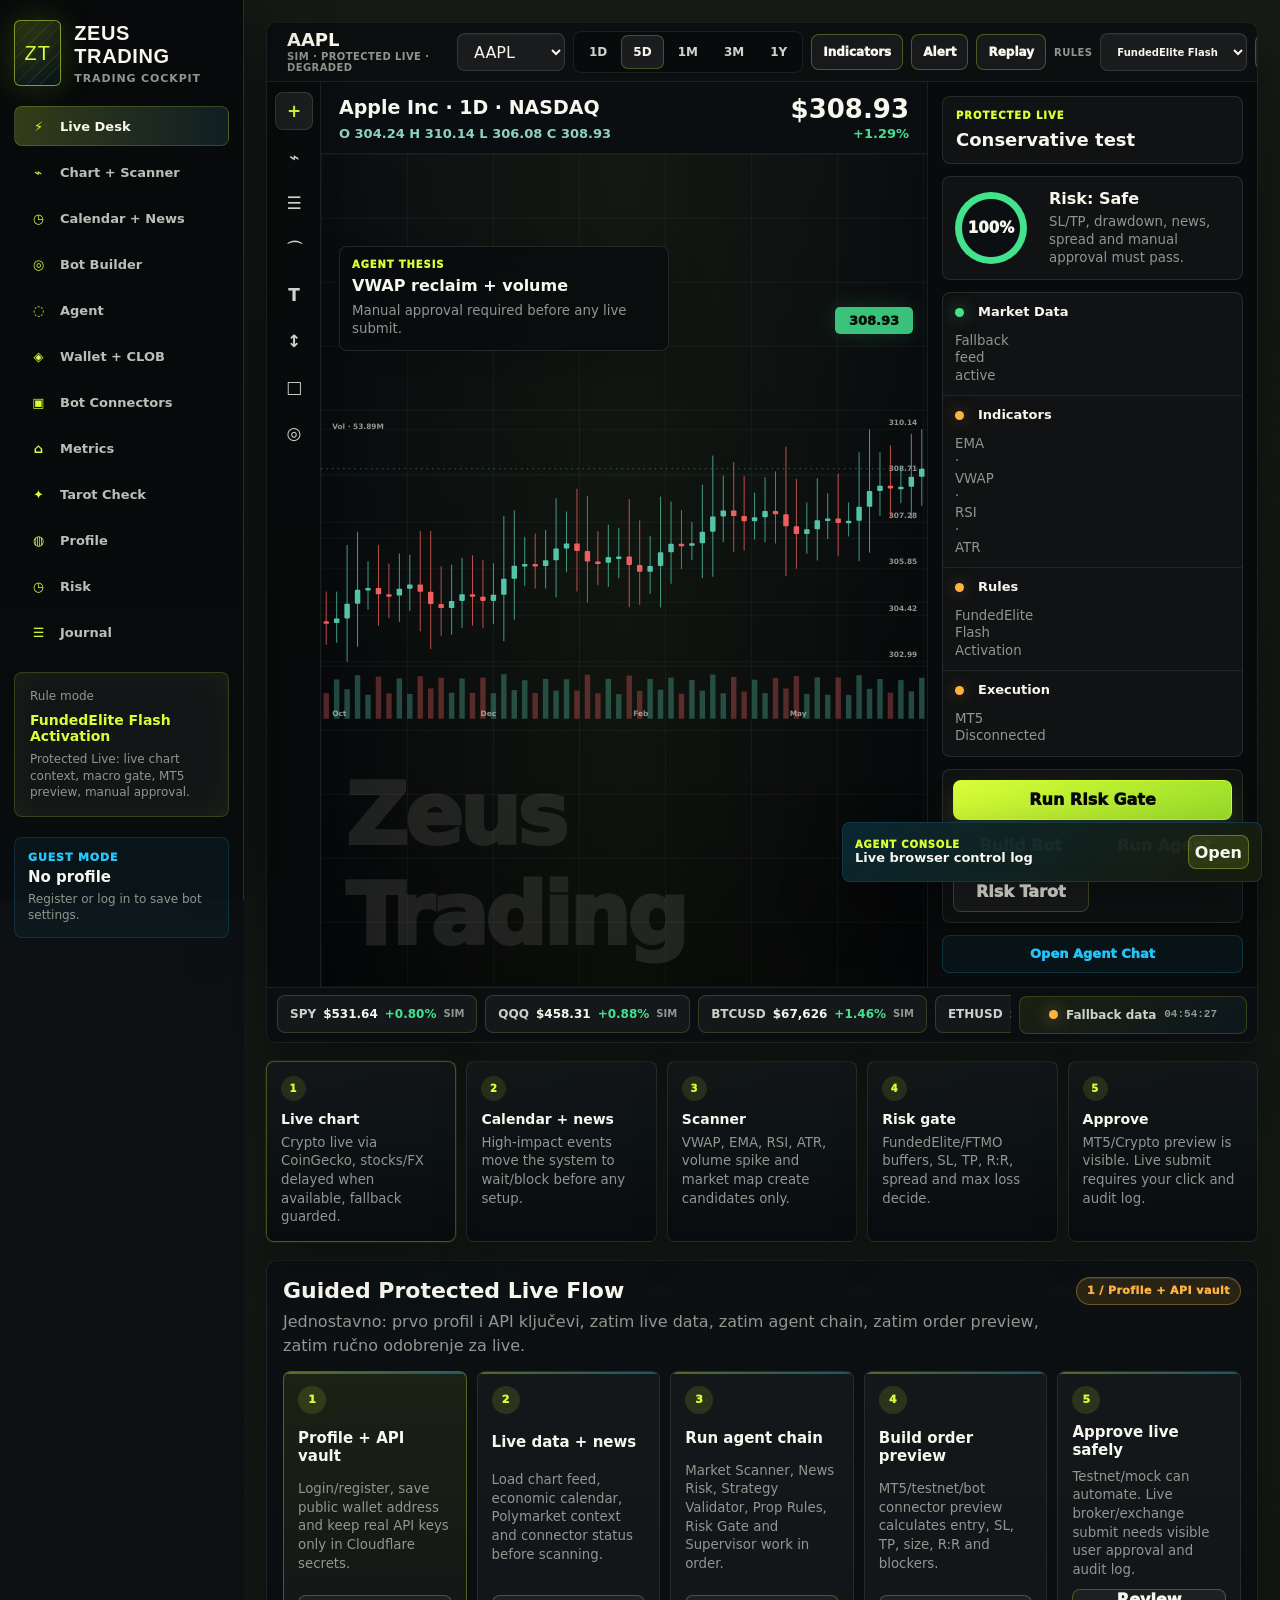
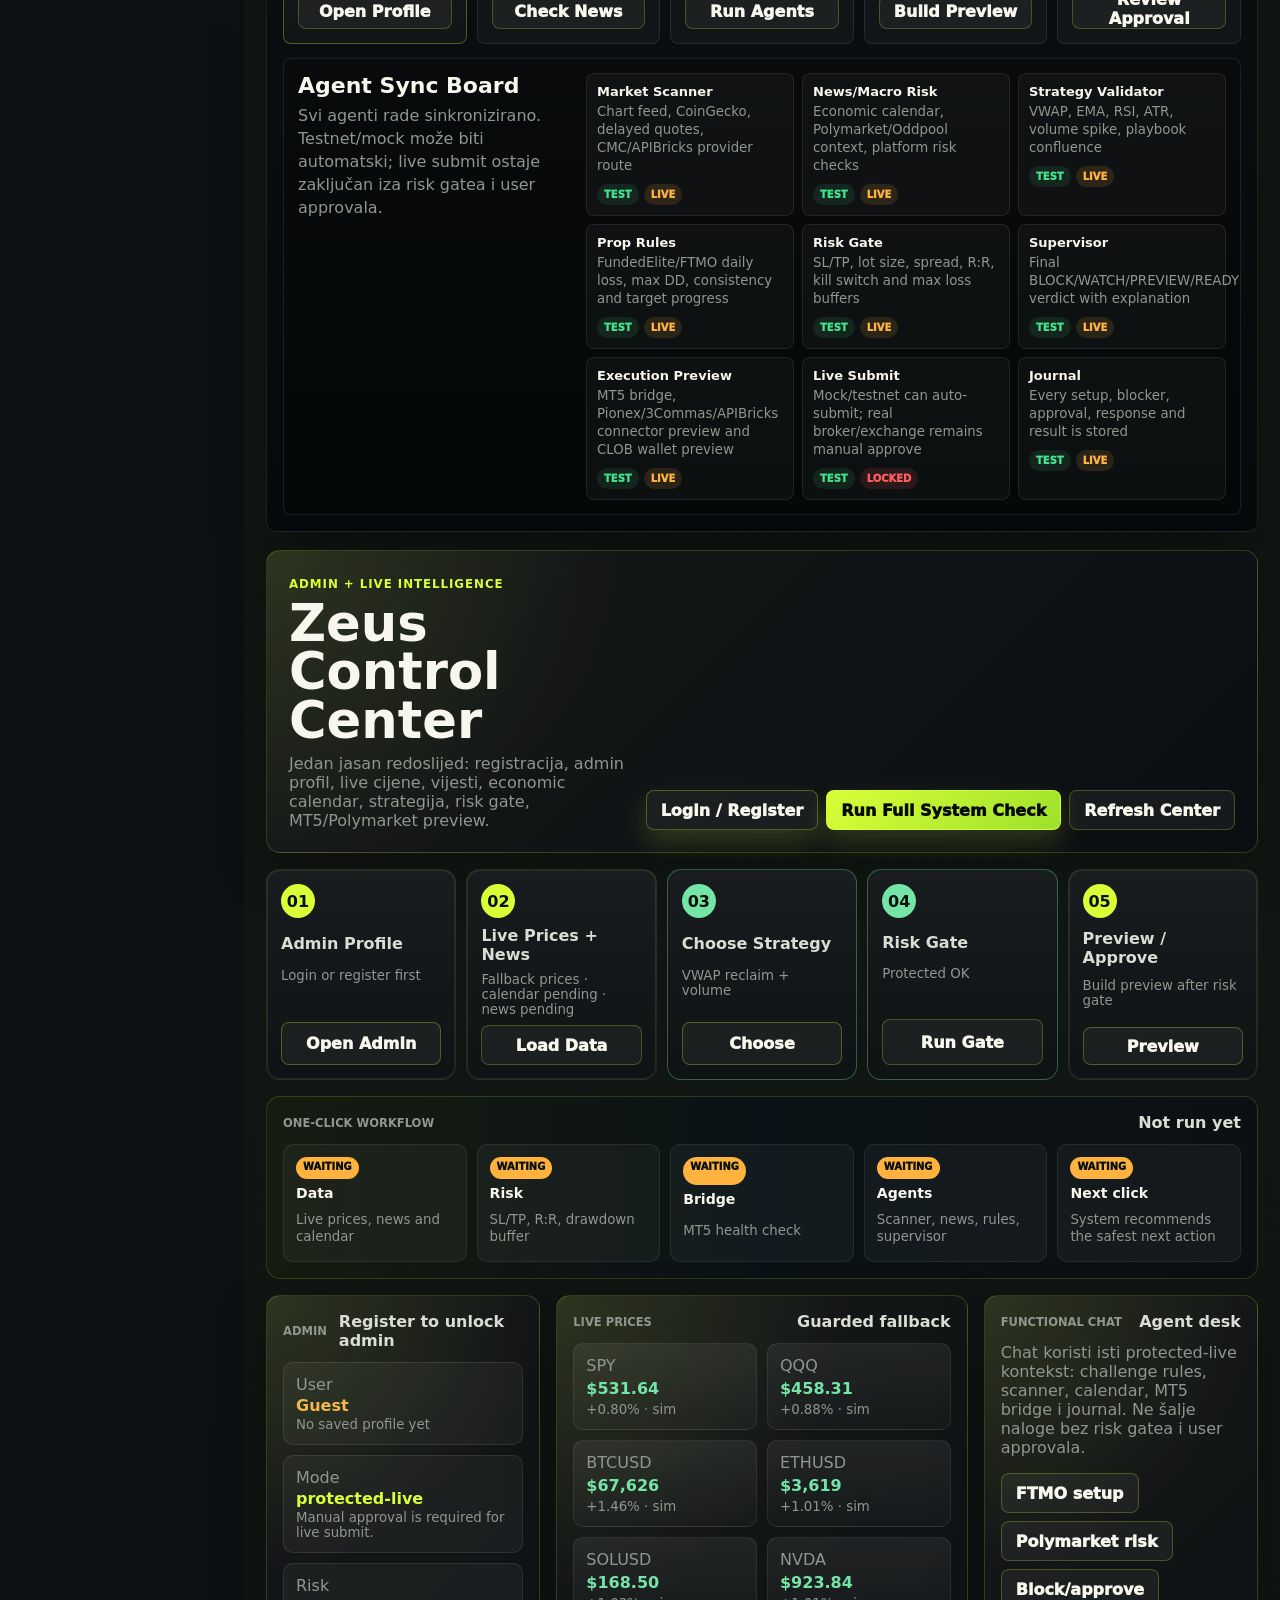
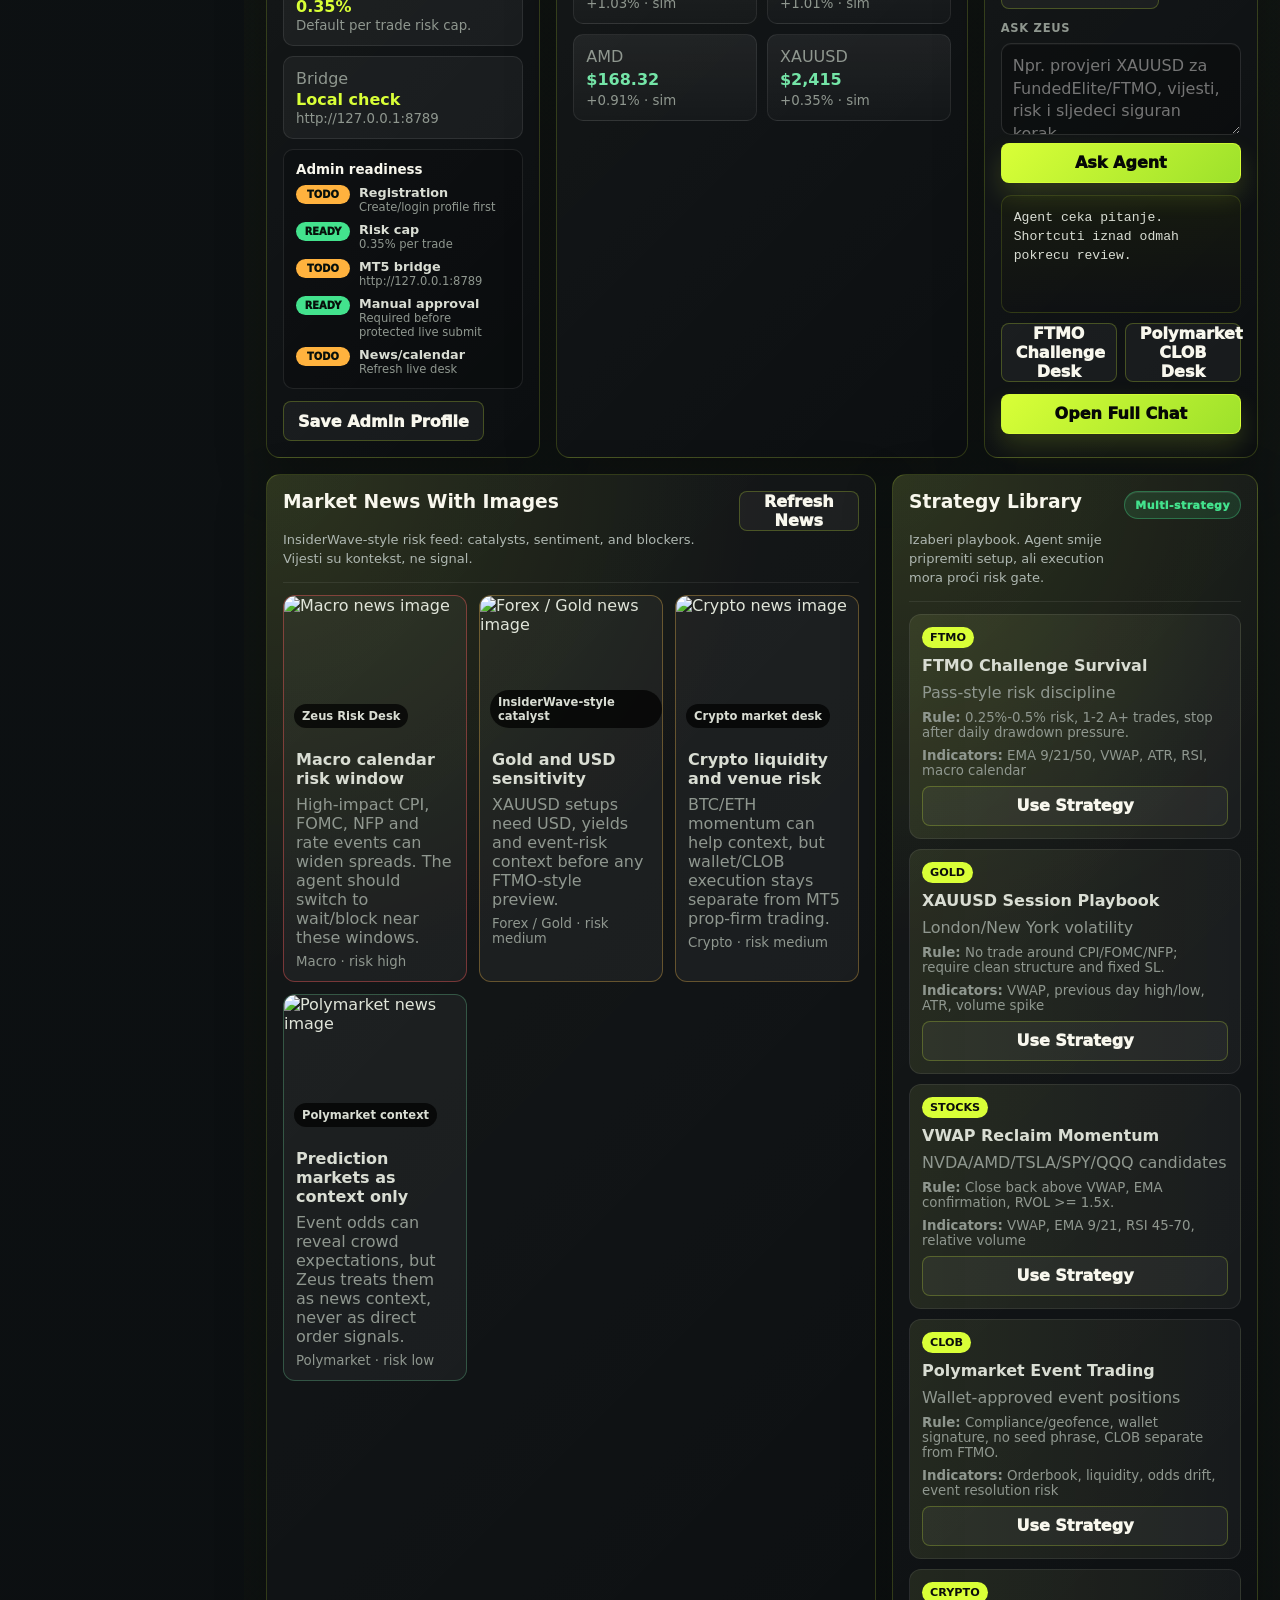
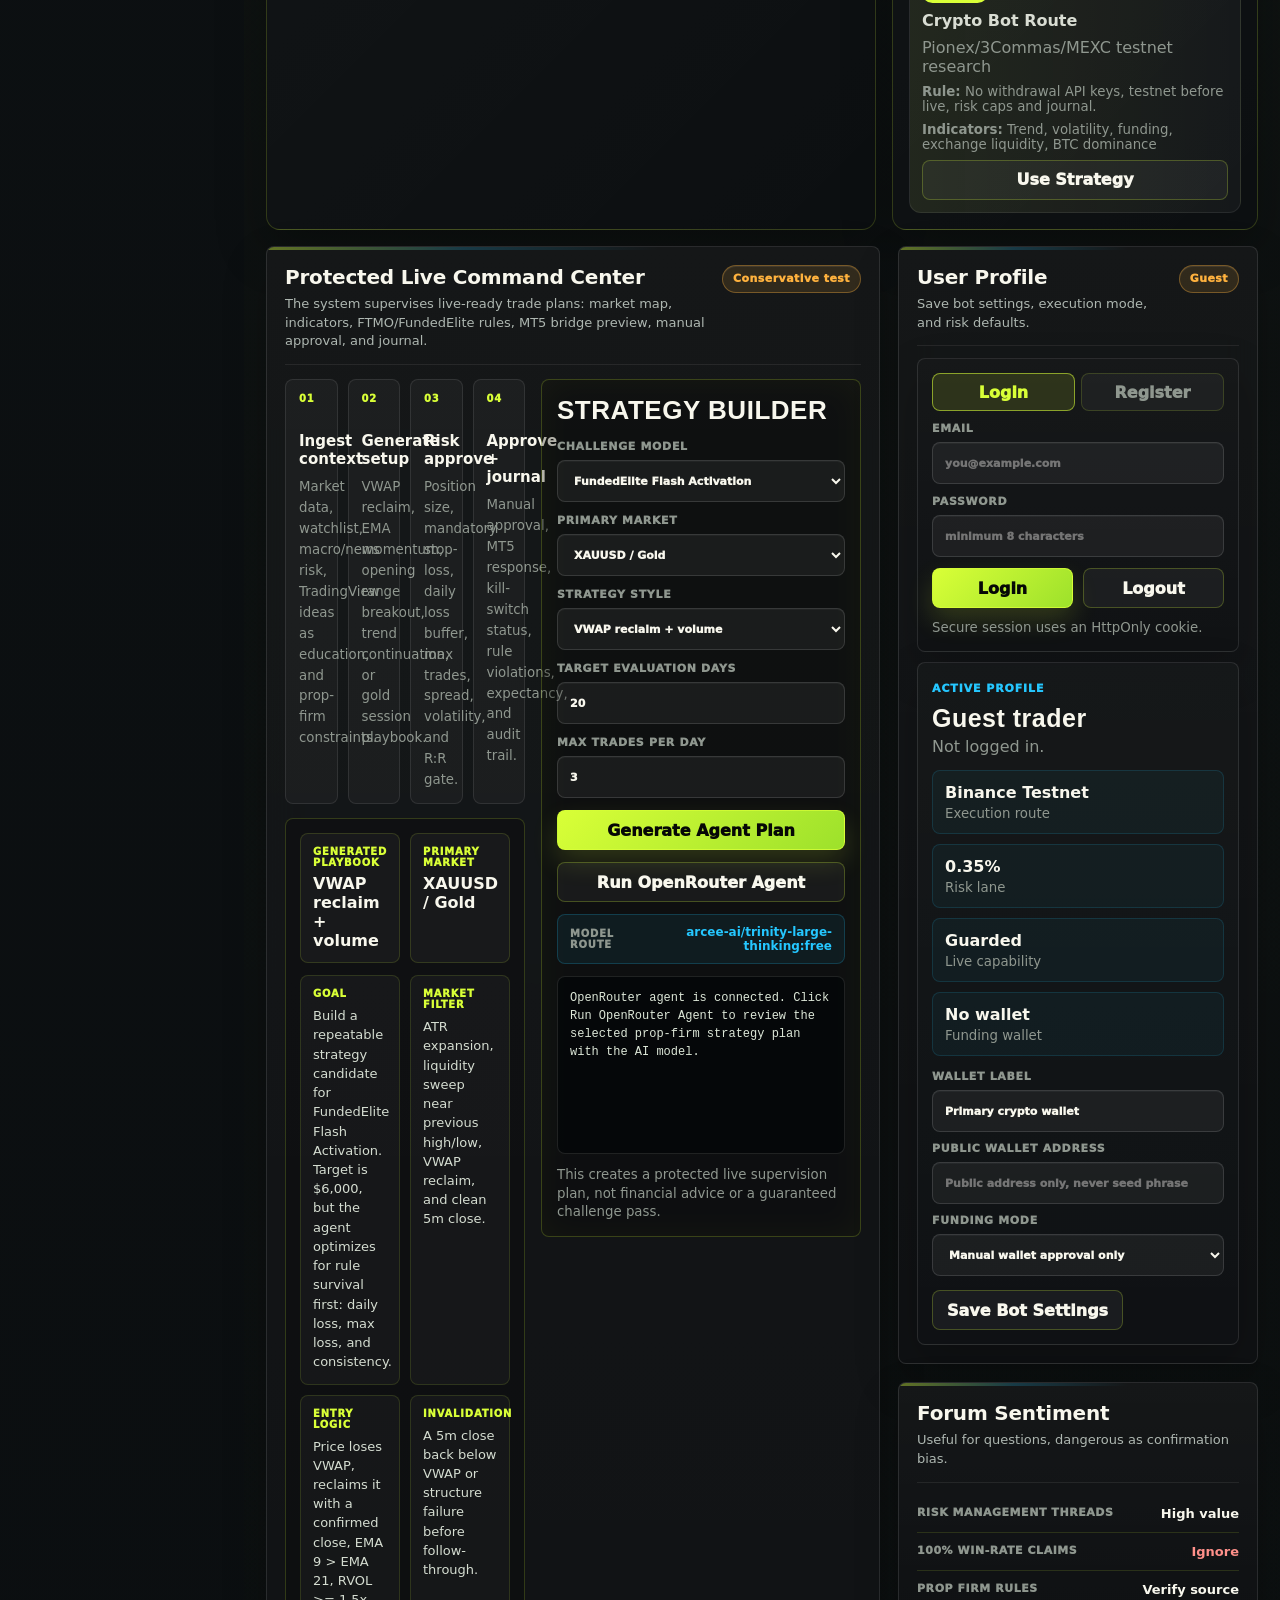
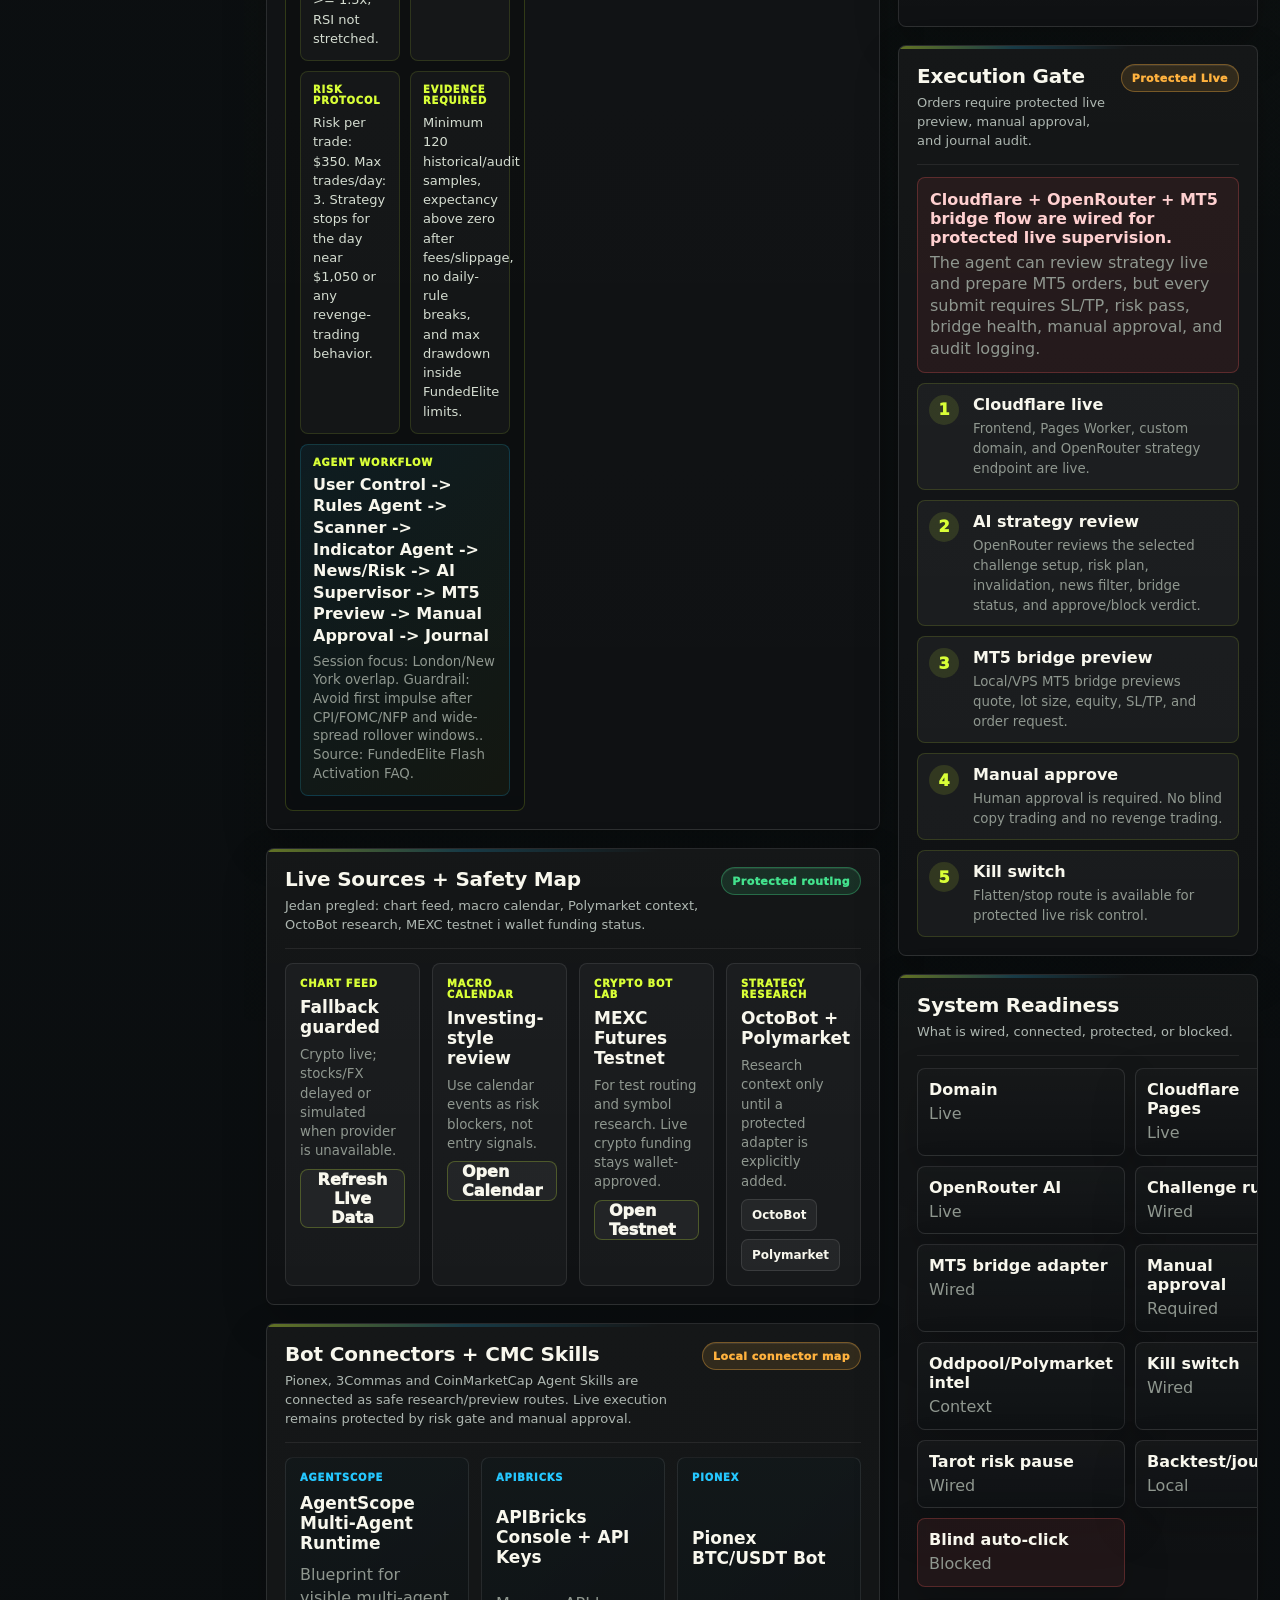
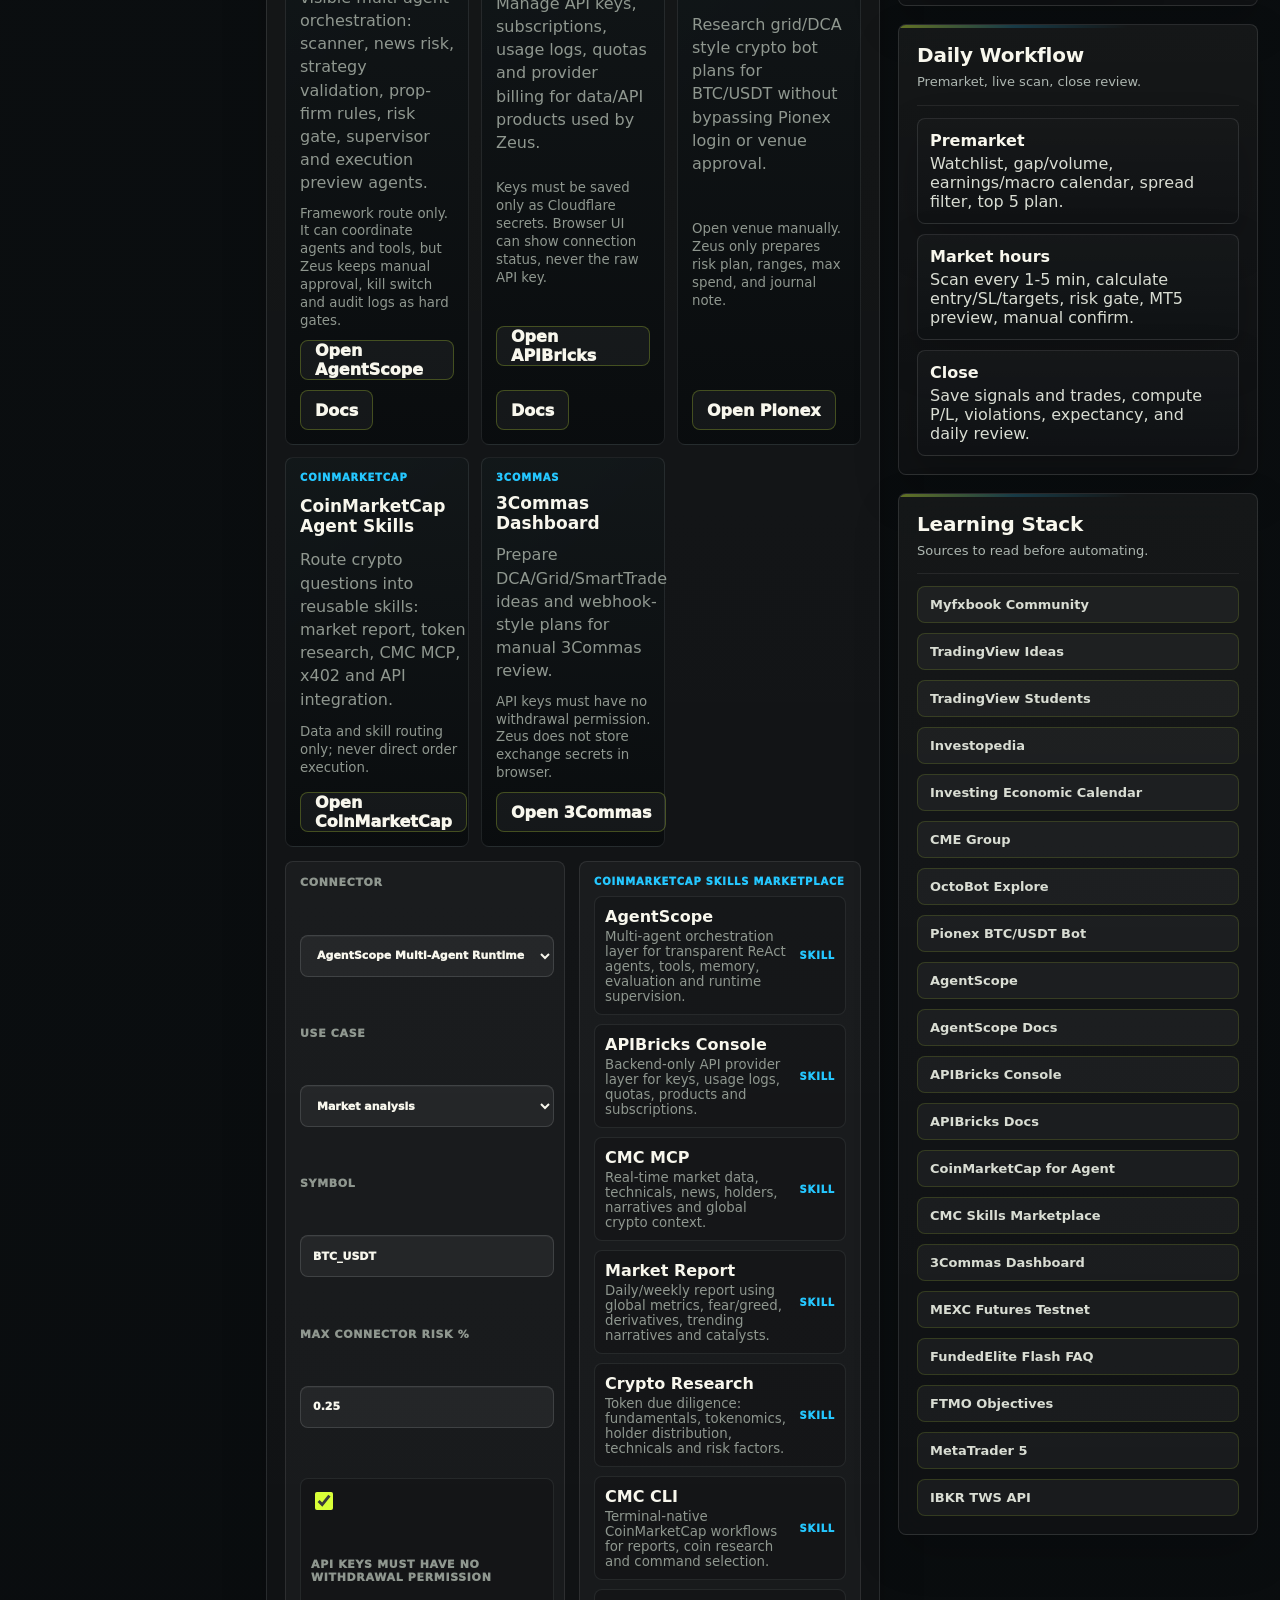
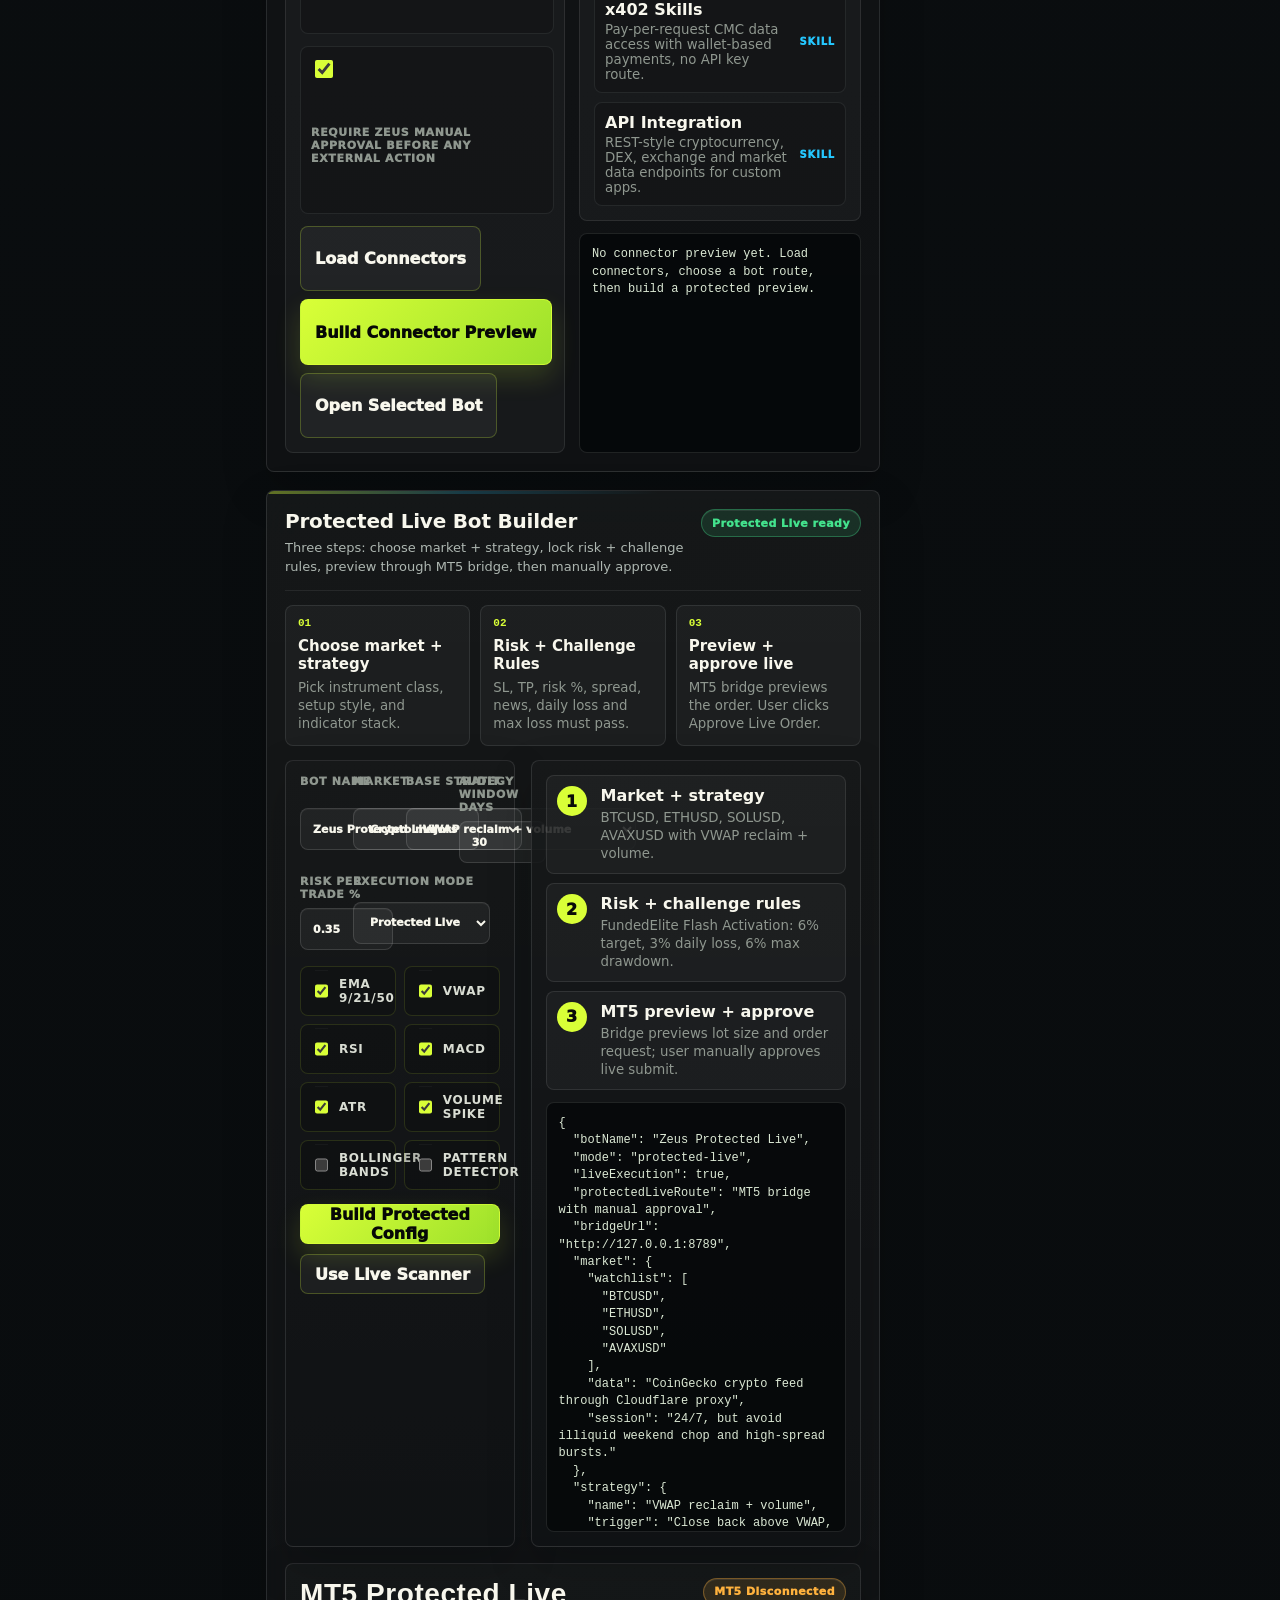
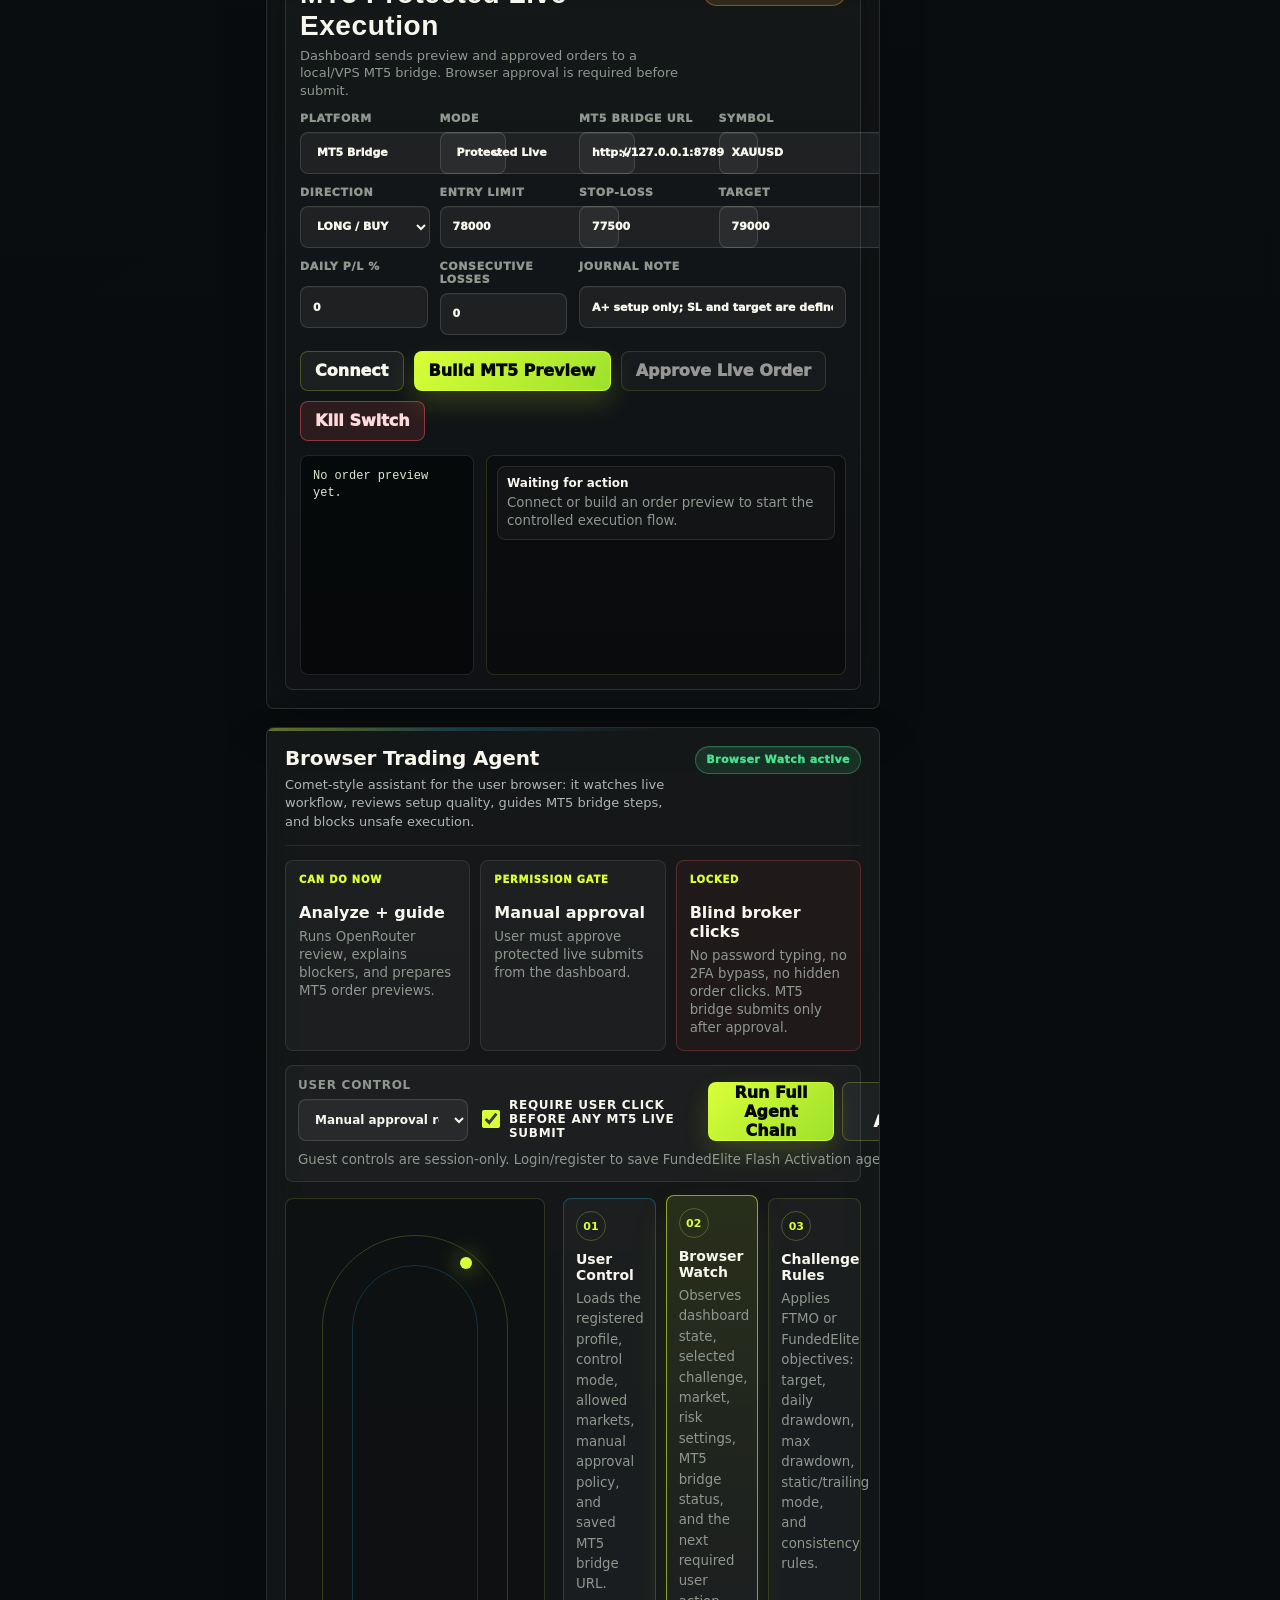
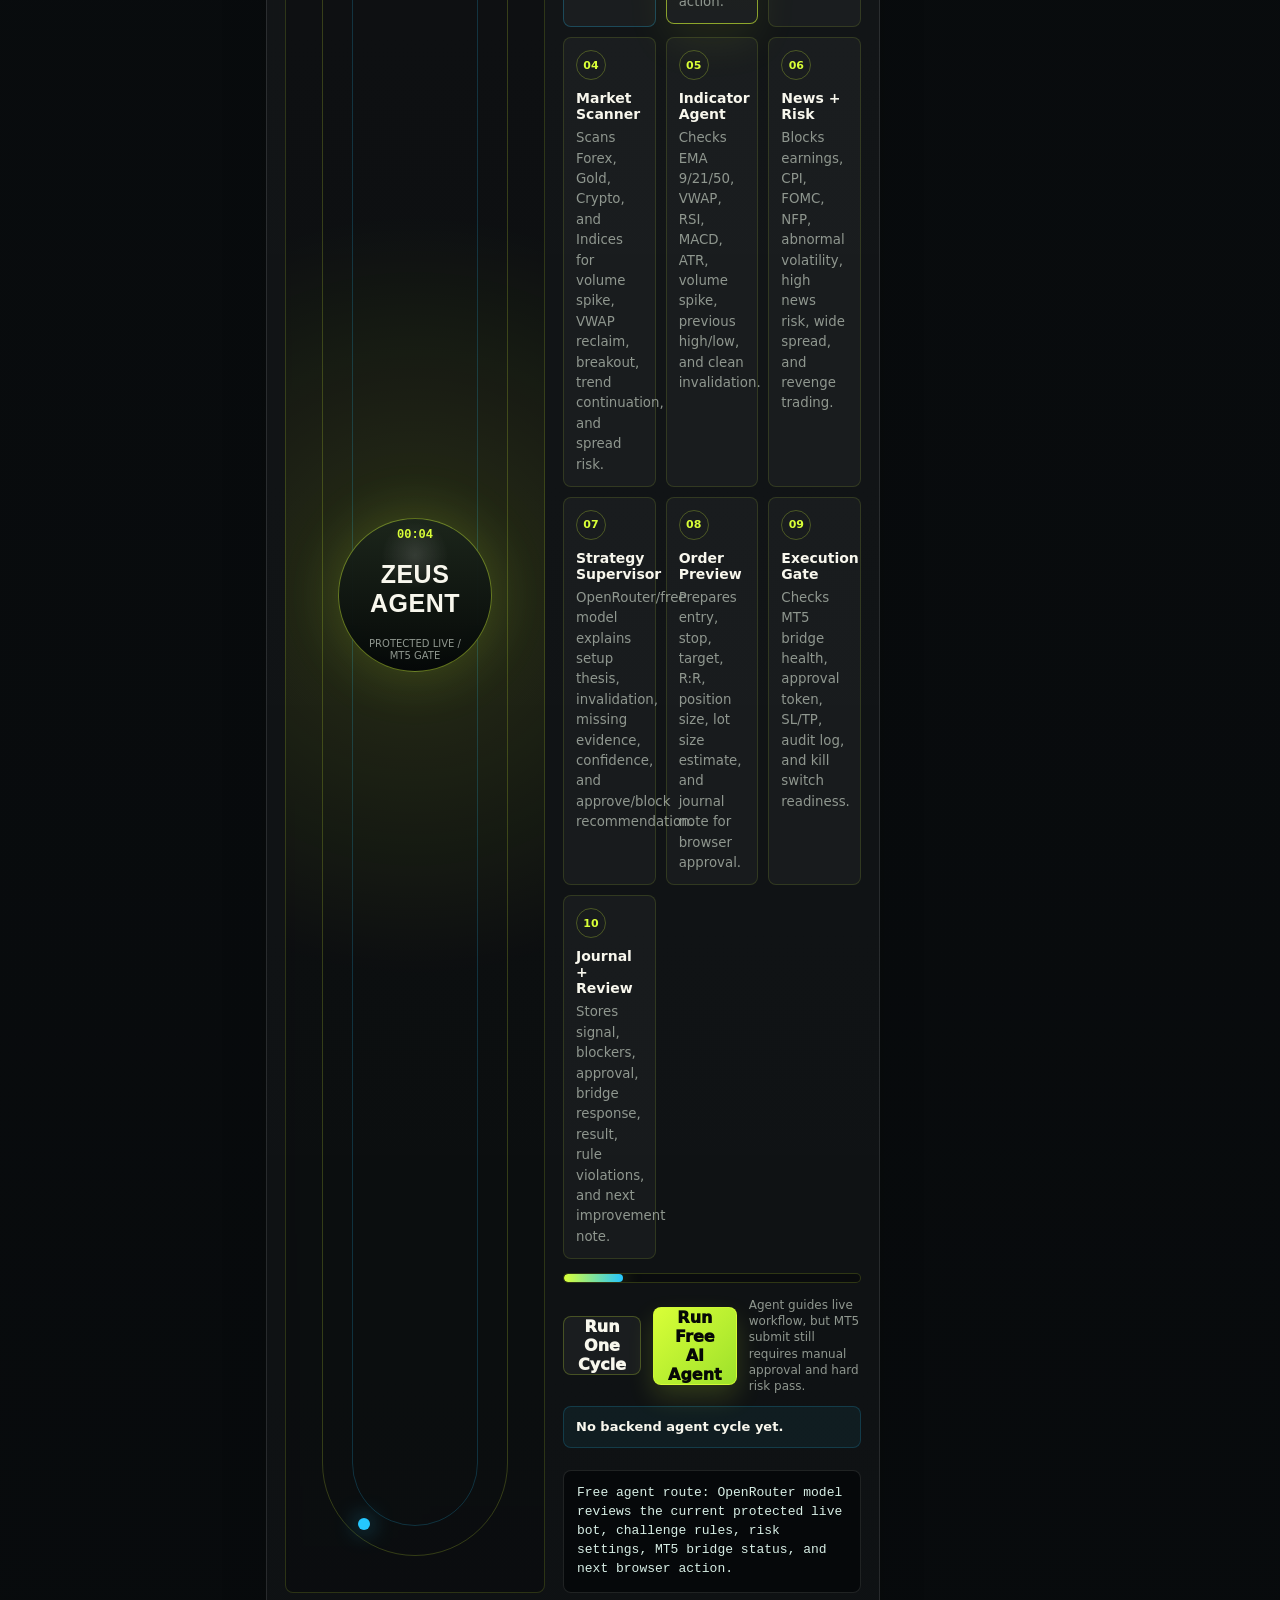
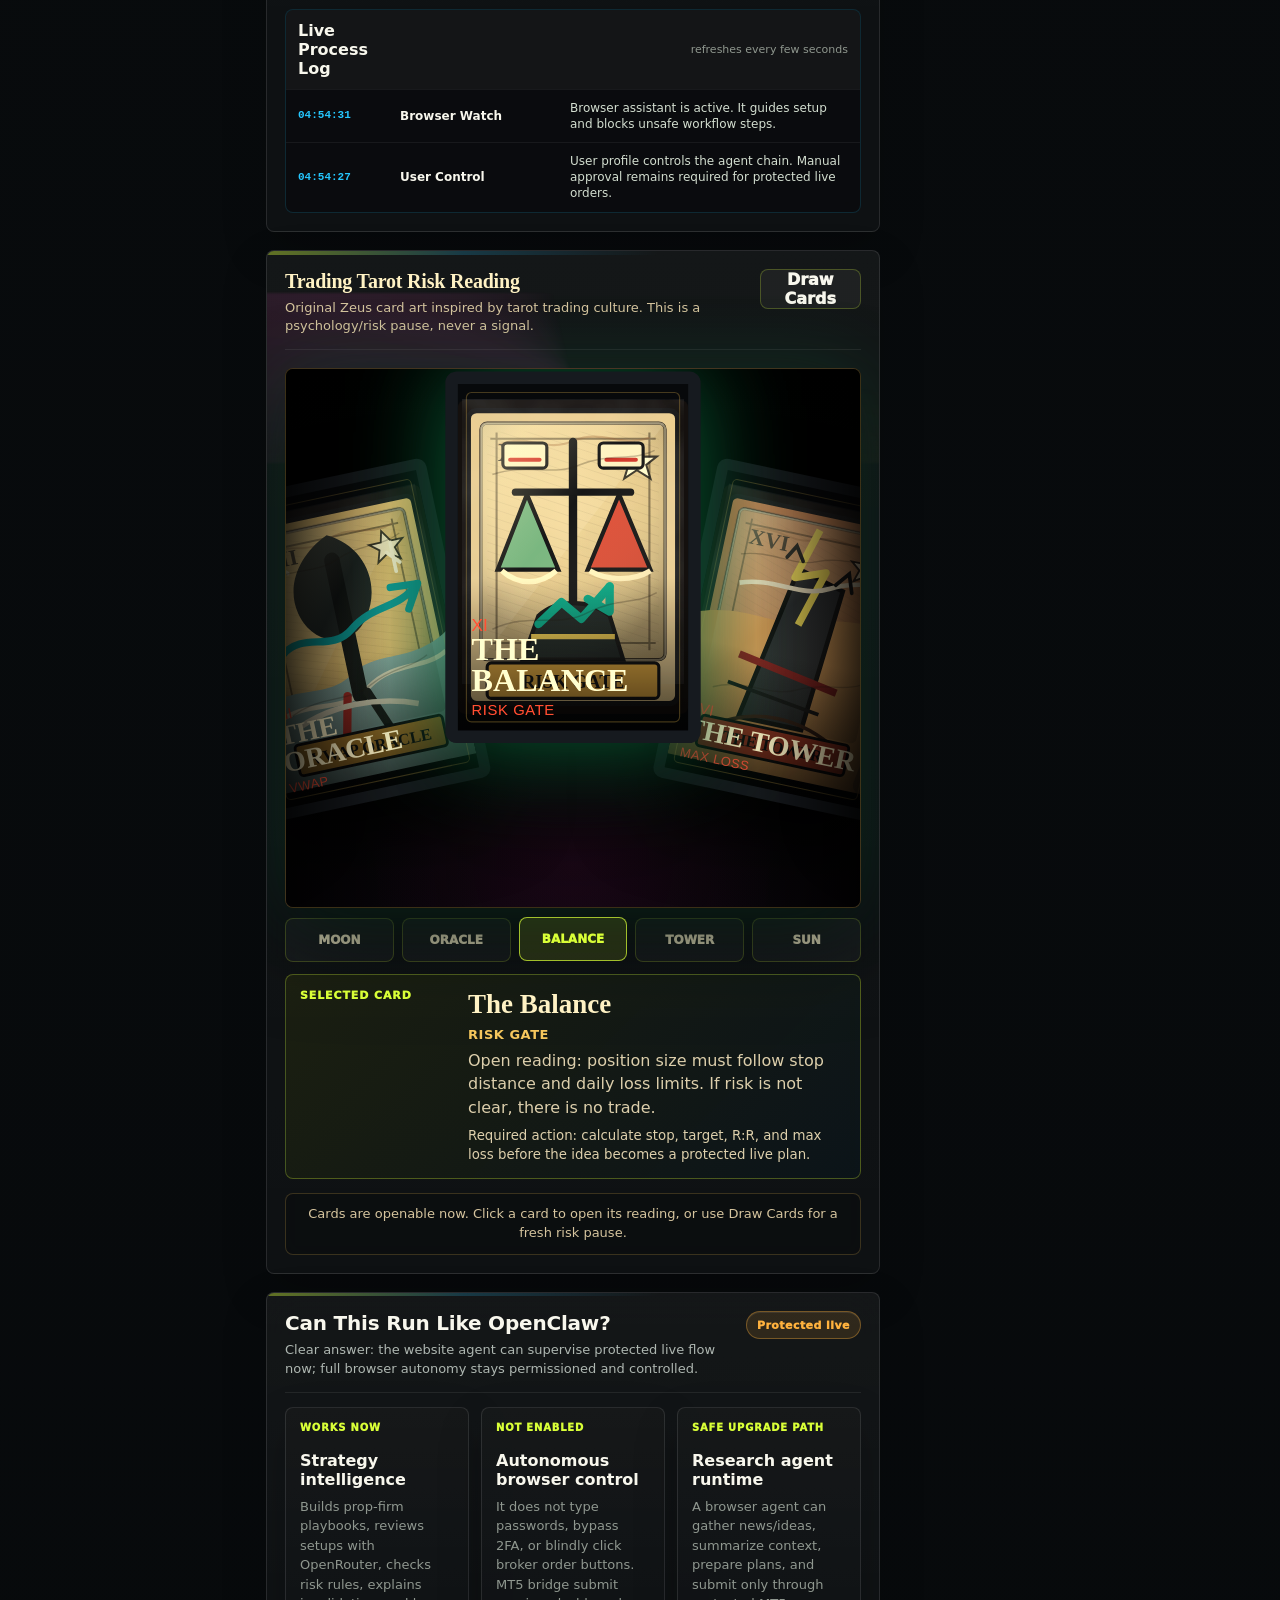
==== index.html @ d7240ee9 "Add full control center system check" ====
<!doctype html>
<html lang="hr">
  <head>
    <meta charset="UTF-8" />
    <meta name="viewport" content="width=device-width, initial-scale=1.0" />
    <title>Zeus Trading Live Desk</title>
    <link rel="stylesheet" href="styles.css?v=20260525-live-desk-1" />
  </head>
  <body>
    <div class="app-shell">
      <aside class="sidebar" aria-label="Primary navigation">
        <div class="brand">
          <div class="brand-mark">ZT</div>
          <div>
            <strong>Zeus Trading</strong>
            <span>Trading cockpit</span>
          </div>
        </div>

        <nav class="nav-list">
          <button class="nav-item active" data-section="agent" type="button">
            <span class="icon" aria-hidden="true">⚡</span>
            Live Desk
          </button>
          <button class="nav-item" data-section="scanner" type="button">
            <span class="icon" aria-hidden="true">⌁</span>
            Chart + Scanner
          </button>
          <button class="nav-item" data-section="calendar" type="button">
            <span class="icon" aria-hidden="true">◷</span>
            Calendar + News
          </button>
          <button class="nav-item" data-section="bot-builder" type="button">
            <span class="icon" aria-hidden="true">◎</span>
            Bot Builder
          </button>
          <button class="nav-item" data-section="active-agent" type="button">
            <span class="icon" aria-hidden="true">◌</span>
            Agent
          </button>
          <button class="nav-item" data-section="clob-wallet" type="button">
            <span class="icon" aria-hidden="true">◈</span>
            Wallet + CLOB
          </button>
          <button class="nav-item" data-section="bot-connectors" type="button">
            <span class="icon" aria-hidden="true">▣</span>
            Bot Connectors
          </button>
          <button class="nav-item" data-section="dashboard" type="button">
            <span class="icon" aria-hidden="true">⌂</span>
            Metrics
          </button>
          <button class="nav-item" data-section="tarot" type="button">
            <span class="icon" aria-hidden="true">✦</span>
            Tarot Check
          </button>
          <button class="nav-item" data-section="profile" type="button">
            <span class="icon" aria-hidden="true">◍</span>
            Profile
          </button>
          <button class="nav-item" data-section="risk" type="button">
            <span class="icon" aria-hidden="true">◷</span>
            Risk
          </button>
          <button class="nav-item" data-section="journal" type="button">
            <span class="icon" aria-hidden="true">☰</span>
            Journal
          </button>
        </nav>

        <div class="sidebar-note">
          <span>Rule mode</span>
            <strong id="sidebarMode">FundedElite Flash</strong>
          <small>Protected Live: live chart context, macro gate, MT5 preview, manual approval.</small>
        </div>

        <div class="sidebar-profile">
          <span id="sidebarProfileStatus">Guest mode</span>
          <strong id="sidebarProfileName">No profile</strong>
          <small id="sidebarProfileHelp">Register or log in to save bot settings.</small>
        </div>
      </aside>

      <main class="workspace">
        <section class="cockpit-workspace" data-panel="agent" aria-label="Premium protected live chart cockpit">
          <div class="market-toolbar">
            <div class="toolbar-symbol">
              <strong id="cockpitSymbolLabel">AAPL</strong>
              <span id="cockpitInstrumentMeta">Protected Live · MT5 Bridge</span>
            </div>
            <select id="symbolSelect" aria-label="Focus symbol">
              <option>AAPL</option>
              <option>NVDA</option>
              <option>AMD</option>
              <option>TSLA</option>
              <option>SPY</option>
              <option>QQQ</option>
              <option>XAUUSD</option>
              <option>EURUSD</option>
              <option>BTCUSD</option>
            </select>
            <div class="timeframe-tabs" aria-label="Timeframe">
              <button type="button">1D</button>
              <button class="active" type="button">5D</button>
              <button type="button">1M</button>
              <button type="button">3M</button>
              <button type="button">1Y</button>
            </div>
            <button class="toolbar-button quick-jump" type="button" data-quick-target="scanner">Indicators</button>
            <button class="toolbar-button quick-jump" type="button" data-quick-target="signal">Alert</button>
            <button class="toolbar-button quick-jump" type="button" data-quick-target="active-agent">Replay</button>
            <label class="toolbar-rules">
              Rules
              <select id="phaseSelect">
                <option value="fundedEliteFlash">FundedElite Flash</option>
                <option value="twoStep">FTMO 2-Step</option>
                <option value="oneStep">FTMO 1-Step</option>
              </select>
            </label>
            <button id="saveSnapshot" class="toolbar-button strong" type="button">Save Audit</button>
          </div>

          <div class="chart-cockpit-grid">
            <aside class="chart-tools-rail" aria-label="Chart tools">
              <button class="active" type="button" title="Crosshair">+</button>
              <button type="button" title="Trendline">⌁</button>
              <button type="button" title="Levels">☰</button>
              <button type="button" title="Brush">⌒</button>
              <button type="button" title="Text">T</button>
              <button type="button" title="Measure">↕</button>
              <button type="button" title="Lock">□</button>
              <button type="button" title="Settings">◎</button>
            </aside>

            <section class="premium-chart-stage" aria-label="Custom Zeus market chart">
              <div class="chart-header-row">
                <div>
                  <h1 id="cockpitChartTitle">Apple Inc · 1D · NASDAQ</h1>
                  <div class="chart-ohlc" id="cockpitOhlc">O -- H -- L -- C --</div>
                </div>
                <div class="chart-price-block">
                  <strong id="cockpitPrice">--</strong>
                  <span id="cockpitChange">Connecting</span>
                </div>
              </div>
              <div class="chart-surface">
                <svg id="premiumChartSvg" class="premium-chart-svg" viewBox="0 0 980 520" role="img" aria-label="Custom candlestick chart"></svg>
                <div class="price-line-label" id="activePriceLabel">--</div>
                <div class="chart-watermark">Zeus Trading</div>
                <div class="chart-overlay-card">
                  <span>Agent thesis</span>
                  <strong id="cockpitLastAction">Waiting for live scan</strong>
                  <small id="cockpitApprovalState">Manual approval required before any live submit.</small>
                </div>
              </div>
            </section>

            <aside class="agent-risk-sidebar" aria-label="Agent and risk gate">
              <div class="agent-side-header">
                <span>Protected Live</span>
                <strong id="cockpitAgentStatus">Agent waiting</strong>
              </div>
              <div class="risk-gauge-card">
                <div class="risk-gauge-ring" id="cockpitRiskGauge"><span>--</span></div>
                <div>
                  <strong id="cockpitRiskStatus">Risk gate not run</strong>
                  <small>SL/TP, drawdown, news, spread and manual approval must pass.</small>
                </div>
              </div>
              <div class="agent-mini-chain">
                <article class="passed"><span></span><strong>Market Data</strong><small id="cockpitDataStatus">Connecting</small></article>
                <article><span></span><strong>Indicators</strong><small>EMA · VWAP · RSI · ATR</small></article>
                <article><span></span><strong>Rules</strong><small id="cockpitRuleStatus">FundedElite / FTMO guard</small></article>
                <article><span></span><strong>Execution</strong><small id="cockpitMt5Status">MT5 disconnected</small></article>
              </div>
              <div class="cockpit-actions">
                <button id="heroPreflight" class="primary-action" type="button">Run Risk Gate</button>
                <button class="secondary-action quick-jump" type="button" data-quick-target="bot-builder">Build Bot</button>
                <button class="secondary-action quick-jump" type="button" data-quick-target="active-agent">Run Agent</button>
                <button id="heroTarot" class="secondary-action" type="button">Risk Tarot</button>
              </div>
              <a class="agent-chat-link cockpit-chat-link" href="/chat/?session=agent%3Amain%3Amain">Open Agent Chat</a>
            </aside>
          </div>

          <div class="cockpit-status-bar">
            <div id="tickerTape" class="ticker-tape">
              <span>Loading market data <strong>...</strong></span>
            </div>
            <div class="market-connection">
              <span id="marketConnectionDot" class="connection-dot loading"></span>
              <strong id="marketConnectionStatus">Connecting</strong>
              <time id="marketLastUpdated">--:--:--</time>
            </div>
          </div>
        </section>

        <section class="live-desk-order" aria-label="Simple protected live workflow">
          <article class="live-order-card active">
            <span>1</span>
            <strong>Live chart</strong>
            <small>Crypto live via CoinGecko, stocks/FX delayed when available, fallback guarded.</small>
          </article>
          <article class="live-order-card">
            <span>2</span>
            <strong>Calendar + news</strong>
            <small>High-impact events move the system to wait/block before any setup.</small>
          </article>
          <article class="live-order-card">
            <span>3</span>
            <strong>Scanner</strong>
            <small>VWAP, EMA, RSI, ATR, volume spike and market map create candidates only.</small>
          </article>
          <article class="live-order-card">
            <span>4</span>
            <strong>Risk gate</strong>
            <small>FundedElite/FTMO buffers, SL, TP, R:R, spread and max loss decide.</small>
          </article>
          <article class="live-order-card">
            <span>5</span>
            <strong>Approve</strong>
            <small>MT5/Crypto preview is visible. Live submit requires your click and audit log.</small>
          </article>
        </section>

        <section class="guided-flow-panel" data-panel="guided-flow" aria-label="Guided trading system flow">
          <div class="guided-flow-header">
            <div>
              <h2>Guided Protected Live Flow</h2>
              <p>Jednostavno: prvo profil i API ključevi, zatim live data, zatim agent chain, zatim order preview, zatim ručno odobrenje za live.</p>
            </div>
            <span id="guidedFlowStatus" class="status-chip warning">Step 1 / Setup</span>
          </div>
          <div class="guided-flow-grid" id="guidedFlowSteps"></div>
          <div class="agent-sync-board">
            <div>
              <h3>Agent Sync Board</h3>
              <p>Svi agenti rade sinkronizirano. Testnet/mock može biti automatski; live submit ostaje zaključan iza risk gatea i user approvala.</p>
            </div>
            <div id="agentSyncMatrix" class="agent-sync-matrix"></div>
          </div>
        </section>

        <section class="zeus-control-center" data-panel="control-center" aria-label="Zeus control center">
          <div class="control-hero">
            <div>
              <span class="eyebrow">Admin + Live Intelligence</span>
              <h2>Zeus Control Center</h2>
              <p>Jedan jasan redoslijed: registracija, admin profil, live cijene, vijesti, economic calendar, strategija, risk gate, MT5/Polymarket preview.</p>
            </div>
            <div class="control-hero-actions">
              <button class="primary-action quick-jump" type="button" data-quick-target="profile">Login / Register</button>
              <button id="runSystemCheck" class="primary-action" type="button">Run Full System Check</button>
              <button id="refreshCommandCenter" class="secondary-action" type="button">Refresh Center</button>
            </div>
          </div>

          <div class="start-here-flow" aria-label="Start here workflow">
            <article class="start-step" data-start-step="profile">
              <span>01</span>
              <strong>Admin Profile</strong>
              <small id="startProfileState">Login or register first</small>
              <button class="secondary-action quick-jump" type="button" data-quick-target="profile">Open Admin</button>
            </article>
            <article class="start-step" data-start-step="live-data">
              <span>02</span>
              <strong>Live Prices + News</strong>
              <small id="startDataState">Load market board, news and calendar</small>
              <button id="startLoadData" class="secondary-action" type="button">Load Data</button>
            </article>
            <article class="start-step" data-start-step="strategy">
              <span>03</span>
              <strong>Choose Strategy</strong>
              <small id="startStrategyState">FTMO, Gold, VWAP, Crypto or Polymarket</small>
              <button class="secondary-action quick-jump" type="button" data-quick-target="bot-builder">Choose</button>
            </article>
            <article class="start-step" data-start-step="risk">
              <span>04</span>
              <strong>Risk Gate</strong>
              <small id="startRiskState">SL, TP, drawdown and news must pass</small>
              <button id="startRunRisk" class="secondary-action" type="button">Run Gate</button>
            </article>
            <article class="start-step" data-start-step="preview">
              <span>05</span>
              <strong>Preview / Approve</strong>
              <small id="startPreviewState">MT5 or CLOB preview before approval</small>
              <button class="secondary-action quick-jump" type="button" data-quick-target="bot-builder">Preview</button>
            </article>
          </div>

          <section class="control-system-check" aria-label="Full protected system check">
            <div class="card-title-row">
              <span>One-click workflow</span>
              <strong id="systemCheckStatus">Not run yet</strong>
            </div>
            <div id="systemCheckTimeline" class="system-check-timeline">
              <article>
                <span>Waiting</span>
                <strong>Click Run Full System Check</strong>
                <small>Zeus will refresh live prices/news, run the risk gate, check MT5 bridge, then run the multi-agent supervisor.</small>
              </article>
            </div>
          </section>

          <div class="control-center-grid">
            <article class="admin-console-card">
              <div class="card-title-row">
                <span>Admin</span>
                <strong id="adminConsoleStatus">Guest setup</strong>
              </div>
              <div id="adminDashboard" class="admin-dashboard"></div>
              <button id="adminSaveShortcut" class="secondary-action" type="button">Save Admin Profile</button>
            </article>

            <article class="market-board-card">
              <div class="card-title-row">
                <span>Live Prices</span>
                <strong id="marketBoardStatus">Loading</strong>
              </div>
              <div id="quickMarketBoard" class="quick-market-board"></div>
            </article>

            <article class="agent-chat-card">
              <div class="card-title-row">
                <span>Functional Chat</span>
                <strong>Agent desk</strong>
              </div>
              <p>Chat koristi isti protected-live kontekst: challenge rules, scanner, calendar, MT5 bridge i journal. Ne šalje naloge bez risk gatea i user approvala.</p>
              <div class="chat-shortcuts">
                <button class="secondary-action" type="button" data-chat-prompt="Analyze FTMO XAUUSD setup with today's news blockers.">FTMO setup</button>
                <button class="secondary-action" type="button" data-chat-prompt="Review Polymarket context as macro risk only, not a signal.">Polymarket risk</button>
                <button class="secondary-action" type="button" data-chat-prompt="Explain why this trade should be blocked or preview-only.">Block/approve</button>
              </div>
              <form id="controlChatForm" class="control-chat-form">
                <label for="controlChatInput">Ask Zeus</label>
                <textarea id="controlChatInput" rows="3" placeholder="Npr. provjeri XAUUSD za FundedElite/FTMO, vijesti, risk i sljedeci siguran korak."></textarea>
                <button id="controlChatSend" class="primary-action" type="submit">Ask Agent</button>
              </form>
              <pre id="controlChatOutput" class="control-chat-output">Agent ceka pitanje. Shortcuti iznad odmah pokrecu review.</pre>
              <div class="route-action-grid">
                <button class="secondary-action" type="button" data-route-desk="ftmo">FTMO Challenge Desk</button>
                <button class="secondary-action" type="button" data-route-desk="polymarket">Polymarket CLOB Desk</button>
              </div>
              <a class="primary-action chat-open-button" href="/chat/?session=agent%3Amain%3Amain">Open Full Chat</a>
            </article>
          </div>

          <div class="live-intel-grid">
            <section class="intel-panel news-intel-panel">
              <div class="panel-header compact">
                <div>
                  <h3>Market News With Images</h3>
                  <p>InsiderWave-style risk feed: catalysts, sentiment, and blockers. Vijesti su kontekst, ne signal.</p>
                </div>
                <button id="loadNewsFeed" class="secondary-action" type="button">Refresh News</button>
              </div>
              <div id="newsImageGrid" class="news-image-grid"></div>
            </section>

            <section class="intel-panel strategy-library-panel">
              <div class="panel-header compact">
                <div>
                  <h3>Strategy Library</h3>
                  <p>Izaberi playbook. Agent smije pripremiti setup, ali execution mora proći risk gate.</p>
                </div>
                <span class="status-chip safe">Multi-strategy</span>
              </div>
              <div id="strategyLibrary" class="strategy-library"></div>
            </section>
          </div>
        </section>

        <section class="content-grid">
          <div class="main-column">
            <section class="panel command-panel" data-panel="command">
              <div class="panel-header">
                <div>
                  <h2>Protected Live Command Center</h2>
                  <p>The system supervises live-ready trade plans: market map, indicators, FTMO/FundedElite rules, MT5 bridge preview, manual approval, and journal.</p>
                </div>
                <span id="agentMode" class="status-chip warning">Protected Live</span>
              </div>

              <div class="command-layout">
                <div>
                  <div class="function-grid">
                    <article class="function-card">
                      <span>01</span>
                      <strong>Ingest context</strong>
                      <small>Market data, watchlist, macro/news risk, TradingView ideas as education, and prop-firm constraints.</small>
                    </article>
                    <article class="function-card">
                      <span>02</span>
                      <strong>Generate setup</strong>
                      <small>VWAP reclaim, EMA momentum, opening range breakout, trend continuation, or gold session playbook.</small>
                    </article>
                    <article class="function-card">
                      <span>03</span>
                      <strong>Risk approve</strong>
                      <small>Position size, mandatory stop-loss, daily loss buffer, max trades, spread, volatility, and R:R gate.</small>
                    </article>
                    <article class="function-card">
                      <span>04</span>
                      <strong>Approve + journal</strong>
                      <small>Manual approval, MT5 response, kill-switch status, rule violations, expectancy, and audit trail.</small>
                    </article>
                  </div>

                  <div id="agentPlan" class="agent-output"></div>
                </div>

                <div class="agent-builder">
                  <h3>Strategy Builder</h3>
                  <label>
                    Challenge model
                    <select id="agentChallenge">
                      <option value="fundedEliteFlash">FundedElite Flash Activation</option>
                      <option value="twoStep">FTMO 2-Step</option>
                      <option value="oneStep">FTMO 1-Step</option>
                    </select>
                  </label>
                  <label>
                    Primary market
                    <select id="agentMarket">
                      <option value="xau">XAUUSD / Gold</option>
                      <option value="indices">SPY / QQQ / US indices</option>
                      <option value="stocks">Large-cap stocks</option>
                      <option value="fx">EURUSD / majors</option>
                    </select>
                  </label>
                  <label>
                    Strategy style
                    <select id="agentStyle">
                      <option value="vwap">VWAP reclaim + volume</option>
                      <option value="orb">Opening range breakout</option>
                      <option value="trend">EMA trend continuation</option>
                      <option value="mean">Mean reversion at key levels</option>
                    </select>
                  </label>
                  <label>
                    Target evaluation days
                    <input id="agentDays" type="number" value="20" min="5" max="60" step="1" />
                  </label>
                  <label>
                    Max trades per day
                    <input id="agentMaxTrades" type="number" value="3" min="1" max="5" step="1" />
                  </label>
                  <button id="generateAgentPlan" class="primary-action" type="button">Generate Agent Plan</button>
                  <button id="askOpenRouter" class="secondary-action" type="button">Run OpenRouter Agent</button>
                  <div class="ai-status">
                    <span>Model route</span>
                    <strong id="openRouterModel">arcee-ai/trinity-large-thinking:free</strong>
                  </div>
                  <pre id="openRouterOutput" class="ai-output">OpenRouter agent is connected. Click Run OpenRouter Agent to review the selected prop-firm strategy plan with the AI model.</pre>
                  <small class="builder-note">This creates a protected live supervision plan, not financial advice or a guaranteed challenge pass.</small>
                </div>
              </div>
            </section>

            <section class="panel live-sources-panel" data-panel="live-sources">
              <div class="panel-header">
                <div>
                  <h2>Live Sources + Safety Map</h2>
                  <p>Jedan pregled: chart feed, macro calendar, Polymarket context, OctoBot research, MEXC testnet i wallet funding status.</p>
                </div>
                <span class="status-chip safe">Protected routing</span>
              </div>
              <div class="source-action-grid">
                <article>
                  <span>Chart feed</span>
                  <strong id="sourceChartStatus">Connecting</strong>
                  <small>Crypto live; stocks/FX delayed or simulated when provider is unavailable.</small>
                  <button id="refreshLiveDesk" class="secondary-action" type="button">Refresh Live Data</button>
                </article>
                <article>
                  <span>Macro calendar</span>
                  <strong>Investing-style review</strong>
                  <small>Use calendar events as risk blockers, not entry signals.</small>
                  <a class="secondary-action" href="https://www.investing.com/economic-calendar/" target="_blank" rel="noreferrer">Open Calendar</a>
                </article>
                <article>
                  <span>Crypto bot lab</span>
                  <strong>MEXC Futures Testnet</strong>
                  <small>For test routing and symbol research. Live crypto funding stays wallet-approved.</small>
                  <a class="secondary-action" href="https://futures.testnet.mexc.com/futures/BTC_USDT" target="_blank" rel="noreferrer">Open Testnet</a>
                </article>
                <article>
                  <span>Strategy research</span>
                  <strong>OctoBot + Polymarket</strong>
                  <small>Research context only until a protected adapter is explicitly added.</small>
                  <div class="mini-link-row">
                    <a href="https://www.octobot.cloud/explore" target="_blank" rel="noreferrer">OctoBot</a>
                    <a href="https://polymarket.com/" target="_blank" rel="noreferrer">Polymarket</a>
                  </div>
                </article>
              </div>
            </section>

            <section class="panel bot-connectors-panel" data-panel="bot-connectors">
              <div class="panel-header">
                <div>
                  <h2>Bot Connectors + CMC Skills</h2>
                  <p>Pionex, 3Commas and CoinMarketCap Agent Skills are connected as safe research/preview routes. Live execution remains protected by risk gate and manual approval.</p>
                </div>
                <span id="botConnectorStatus" class="status-chip warning">Preview mode</span>
              </div>
              <div class="connector-grid" id="botConnectorGrid"></div>
              <div class="connector-workbench">
                <div class="connector-form">
                  <label>
                    Connector
                    <select id="connectorSelect">
                      <option value="agentscope-runtime">AgentScope Multi-Agent Runtime</option>
                      <option value="apibricks-console">APIBricks Console + API Keys</option>
                      <option value="pionex-bot">Pionex BTC/USDT Bot</option>
                      <option value="cmc-agent-skills">CoinMarketCap Agent Skills</option>
                      <option value="threecommas-dashboard">3Commas Dashboard</option>
                    </select>
                  </label>
                  <label>
                    Use case
                    <select id="connectorUseCase">
                      <option value="market-analysis">Market analysis</option>
                      <option value="grid-bot">Grid bot research</option>
                      <option value="dca-bot">DCA bot research</option>
                      <option value="smart-trade">SmartTrade / manual plan</option>
                      <option value="prop-risk">Prop-firm risk overlay</option>
                    </select>
                  </label>
                  <label>
                    Symbol
                    <input id="connectorSymbol" type="text" value="BTC_USDT" />
                  </label>
                  <label>
                    Max connector risk %
                    <input id="connectorRisk" type="number" value="0.25" min="0.05" max="1" step="0.05" />
                  </label>
                  <label class="approval-toggle connector-approval">
                    <input id="connectorNoWithdraw" type="checkbox" checked />
                    <span>API keys must have no withdrawal permission</span>
                  </label>
                  <label class="approval-toggle connector-approval">
                    <input id="connectorManualApproval" type="checkbox" checked />
                    <span>Require Zeus manual approval before any external action</span>
                  </label>
                  <div class="connector-actions">
                    <button id="loadBotConnectors" class="secondary-action" type="button">Load Connectors</button>
                    <button id="buildConnectorPreview" class="primary-action" type="button">Build Connector Preview</button>
                    <button id="openSelectedConnector" class="secondary-action" type="button">Open Selected Bot</button>
                  </div>
                </div>
                <div>
                  <div id="cmcSkillsList" class="skills-list"></div>
                  <pre id="connectorPreviewOutput" class="exchange-output">No connector preview yet. Load connectors, choose a bot route, then build a protected preview.</pre>
                </div>
              </div>
            </section>

            <section class="panel bot-builder-panel" data-panel="bot-builder">
              <div class="panel-header">
                <div>
                  <h2>Protected Live Bot Builder</h2>
                  <p>Three steps: choose market + strategy, lock risk + challenge rules, preview through MT5 bridge, then manually approve.</p>
                </div>
                <span id="botReadiness" class="status-chip warning">Protected setup</span>
              </div>

              <div class="bot-builder-guide">
                <article>
                  <span>01</span>
                  <strong>Choose market + strategy</strong>
                  <small>Pick instrument class, setup style, and indicator stack.</small>
                </article>
                <article>
                  <span>02</span>
                  <strong>Risk + Challenge Rules</strong>
                  <small>SL, TP, risk %, spread, news, daily loss and max loss must pass.</small>
                </article>
                <article>
                  <span>03</span>
                  <strong>Preview + approve live</strong>
                  <small>MT5 bridge previews the order. User clicks Approve Live Order.</small>
                </article>
              </div>

              <div class="bot-builder-layout">
                <div class="bot-config-card">
                  <div class="inputs-grid">
                    <label>
                      Bot name
                      <input id="botName" type="text" value="Zeus Protected Live" />
                    </label>
                    <label>
                      Market
                      <select id="botMarket">
                        <option value="crypto">Crypto majors</option>
                        <option value="gold">Gold / XAUUSD</option>
                        <option value="stocks">US large-cap stocks</option>
                        <option value="indices">SPY / QQQ indices</option>
                      </select>
                    </label>
                    <label>
                      Base strategy
                      <select id="botStrategy">
                        <option value="vwap">VWAP reclaim + volume</option>
                        <option value="ema">EMA momentum continuation</option>
                        <option value="orb">Opening range breakout</option>
                        <option value="riskpause">Tarot risk-pause only</option>
                      </select>
                    </label>
                    <label>
                      Audit window days
                      <input id="botDemoDays" type="number" value="30" min="7" max="120" step="1" />
                    </label>
                    <label>
                      Risk per trade %
                      <input id="botRisk" type="number" value="0.35" min="0.05" max="1" step="0.05" />
                    </label>
                    <label>
                      Execution mode
                      <select id="botExecution">
                        <option value="protected-live">Protected Live</option>
                        <option value="live-preview">Live Preview</option>
                        <option value="signals-only">Signals only</option>
                      </select>
                    </label>
                  </div>

                  <div class="indicator-grid" aria-label="Bot indicators">
                    <label><input class="bot-indicator" type="checkbox" value="EMA 9/21/50" checked /> EMA 9/21/50</label>
                    <label><input class="bot-indicator" type="checkbox" value="VWAP" checked /> VWAP</label>
                    <label><input class="bot-indicator" type="checkbox" value="RSI" checked /> RSI</label>
                    <label><input class="bot-indicator" type="checkbox" value="MACD" checked /> MACD</label>
                    <label><input class="bot-indicator" type="checkbox" value="ATR" checked /> ATR</label>
                    <label><input class="bot-indicator" type="checkbox" value="Volume spike" checked /> Volume spike</label>
                    <label><input class="bot-indicator" type="checkbox" value="Bollinger Bands" /> Bollinger Bands</label>
                    <label><input class="bot-indicator" type="checkbox" value="Pattern detector" /> Pattern detector</label>
                  </div>

                  <div class="bot-actions">
                    <button id="buildBotConfig" class="primary-action" type="button">Build Protected Config</button>
                    <button id="scrollBotScanner" class="secondary-action" type="button">Use Live Scanner</button>
                  </div>
                </div>

                <div class="bot-output-card">
                  <div id="botWorkflow" class="bot-workflow"></div>
                  <pre id="botConfigOutput" class="bot-config-output"></pre>
                </div>
              </div>

              <div class="exchange-execution-shell">
                <div class="exchange-execution-header">
                  <div>
                    <h3>MT5 Protected Live Execution</h3>
                    <p>Dashboard sends preview and approved orders to a local/VPS MT5 bridge. Browser approval is required before submit.</p>
                  </div>
                  <span id="exchangeExecutionStatus" class="status-chip warning">MT5 Disconnected</span>
                </div>

                <div class="inputs-grid exchange-inputs">
                  <label>
                    Platform
                    <select id="executionPlatform">
                      <option value="mt5-bridge">MT5 Bridge</option>
                      <option value="mexc-futures-testnet">MEXC Futures Testnet</option>
                      <option value="binance-testnet">Binance Spot Testnet</option>
                      <option value="kucoin-mock">KuCoin Mock</option>
                      <option value="ftmo-custom">FTMO / Custom Challenge</option>
                    </select>
                  </label>
                  <label>
                    Mode
                    <select id="executionModeSelect">
                      <option value="protected-live">Protected Live</option>
                      <option value="live-preview">Live Preview</option>
                      <option value="manual-testnet">Manual approve testnet</option>
                    </select>
                  </label>
                  <label>
                    MT5 bridge URL
                    <input id="mt5BridgeUrl" type="url" value="http://127.0.0.1:8789" />
                  </label>
                  <label>
                    Symbol
                    <input id="executionSymbol" type="text" value="XAUUSD" />
                  </label>
                  <label>
                    Direction
                    <select id="executionSide">
                      <option value="LONG">LONG / BUY</option>
                      <option value="SHORT">SHORT / SELL</option>
                    </select>
                  </label>
                  <label>
                    Entry limit
                    <input id="executionEntry" type="number" value="78000" min="0" step="0.01" />
                  </label>
                  <label>
                    Stop-loss
                    <input id="executionStop" type="number" value="77500" min="0" step="0.01" />
                  </label>
                  <label>
                    Target
                    <input id="executionTarget" type="number" value="79000" min="0" step="0.01" />
                  </label>
                  <label>
                    Daily P/L %
                    <input id="executionDailyPnl" type="number" value="0" min="-6" max="6" step="0.05" />
                  </label>
                  <label>
                    Consecutive losses
                    <input id="executionLosses" type="number" value="0" min="0" max="10" step="1" />
                  </label>
                  <label>
                    Journal note
                    <input id="executionJournal" type="text" value="A+ setup only; SL and target are defined before approval." />
                  </label>
                </div>

                <div class="exchange-actions">
                  <button id="connectExchange" class="secondary-action" type="button">Connect</button>
                  <button id="buildOrderPreview" class="primary-action" type="button">Build MT5 Preview</button>
                  <button id="approveTestnetTrade" class="secondary-action" type="button" disabled>Approve Live Order</button>
                  <button id="killSwitch" class="danger-action" type="button">Kill Switch</button>
                </div>

                <div class="exchange-status-grid">
                  <pre id="exchangeOrderPreview" class="exchange-output">No order preview yet.</pre>
                  <div id="exchangeStatusLog" class="exchange-log"></div>
                </div>
              </div>
            </section>

            <section class="panel active-agent-panel" data-panel="active-agent">
              <div class="panel-header">
                <div>
                  <h2>Browser Trading Agent</h2>
                  <p>Comet-style assistant for the user browser: it watches live workflow, reviews setup quality, guides MT5 bridge steps, and blocks unsafe execution.</p>
                </div>
                <span id="agentLoopState" class="status-chip safe">Research loop active</span>
              </div>
              <div class="browser-agent-strip">
                <article>
                  <span>Can do now</span>
                  <strong>Analyze + guide</strong>
                  <small>Runs OpenRouter review, explains blockers, and prepares MT5 order previews.</small>
                </article>
                <article>
                  <span>Permission gate</span>
                  <strong>Manual approval</strong>
                  <small>User must approve protected live submits from the dashboard.</small>
                </article>
                <article class="locked">
                  <span>Locked</span>
                  <strong>Blind broker clicks</strong>
                  <small>No password typing, no 2FA bypass, no hidden order clicks. MT5 bridge submits only after approval.</small>
                </article>
              </div>
              <div class="agent-control-panel" aria-label="Registered user agent controls">
                <label>
                  User control
                  <select id="agentControlMode">
                    <option value="manual-approval">Manual approval required</option>
                    <option value="preview-only">Preview and block only</option>
                    <option value="journal-supervisor">Journal supervisor</option>
                  </select>
                </label>
                <label class="approval-toggle">
                  <input id="agentRequireApproval" type="checkbox" checked />
                  <span>Require user click before any MT5 live submit</span>
                </label>
                <div class="agent-control-actions">
                  <button id="runAgentChain" class="primary-action" type="button">Run Full Agent Chain</button>
                  <button id="pauseAgentChain" class="secondary-action" type="button">Pause Agents</button>
                </div>
                <small id="agentControlStatus">Login/register to save agent control policy.</small>
              </div>
              <div class="agent-runtime-grid">
                <div class="runtime-orbit" aria-label="Active agent status">
                  <div class="runtime-core">
                    <span id="agentHeartbeat">00:00</span>
                    <strong>Zeus Agent</strong>
                    <small>protected live / MT5 gate</small>
                  </div>
                  <div class="orbit-ring ring-one"></div>
                  <div class="orbit-ring ring-two"></div>
                  <div class="orbit-dot dot-one"></div>
                  <div class="orbit-dot dot-two"></div>
                </div>
                <div class="runtime-main">
                  <div id="activeAgentPipeline" class="active-agent-pipeline"></div>
                  <div class="runtime-progress" aria-label="Agent loop progress">
                    <span id="agentRuntimeBar"></span>
                  </div>
                  <div class="runtime-actions">
                    <button id="agentPulseButton" class="secondary-action" type="button">Run One Cycle</button>
                    <button id="browserAgentReview" class="primary-action" type="button">Run Free AI Agent</button>
                    <span>Agent guides live workflow, but MT5 submit still requires manual approval and hard risk pass.</span>
                  </div>
                  <div id="agentCycleSummary" class="agent-cycle-summary">No backend agent cycle yet.</div>
                  <div id="agentChainOutput" class="agent-chain-output"></div>
                  <pre id="browserAgentOutput" class="browser-agent-output">Free agent route: OpenRouter model reviews the current protected live bot, challenge rules, risk settings, MT5 bridge status, and next browser action.</pre>
                </div>
              </div>
              <div class="agent-log-shell">
                <div class="agent-log-header">
                  <strong>Live Process Log</strong>
                  <span>refreshes every few seconds</span>
                </div>
                <div id="activeAgentLogs" class="active-agent-logs"></div>
              </div>
            </section>

            <section class="panel tarot-panel tarot-stage-panel" data-panel="tarot">
              <div class="panel-header compact">
                <div>
                  <h2>Trading Tarot Risk Reading</h2>
                  <p>Original Zeus card art inspired by tarot trading culture. This is a psychology/risk pause, never a signal.</p>
                </div>
                <button id="drawCards" class="secondary-action" type="button">Draw Cards</button>
              </div>
              <div id="tarotCards" class="tarot-cards tarot-premium-scene">
                <div class="tradingview-tarot-stage"></div>
                <div class="tarot-card-picker" aria-label="Open tarot card">
                  <button type="button" data-tarot-card="0">Moon</button>
                  <button type="button" data-tarot-card="1">Oracle</button>
                  <button class="active" type="button" data-tarot-card="2">Balance</button>
                  <button type="button" data-tarot-card="3">Tower</button>
                  <button type="button" data-tarot-card="4">Sun</button>
                </div>
                <article class="tarot-reading-detail" id="tarotReadingDetail">
                  <span>Selected card</span>
                  <h3>The Balance</h3>
                  <strong>Risk and position size</strong>
                  <p>Open reading: position size must follow stop distance and daily loss limits. If the risk is not clear, there is no trade.</p>
                  <small>Click any card, or press Draw Cards, to open a new reading.</small>
                </article>
              </div>
              <p id="tarotSummary" class="tarot-summary">Cards are openable now. Click a card to open its reading, or use Draw Cards for a fresh risk pause.</p>
            </section>

            <section class="panel autonomy-panel" data-panel="autonomy">
              <div class="panel-header">
                <div>
                  <h2>Can This Run Like OpenClaw?</h2>
                  <p>Clear answer: the website agent can supervise protected live flow now; full browser autonomy stays permissioned and controlled.</p>
                </div>
                <span class="status-chip warning">Protected live</span>
              </div>
              <div class="autonomy-grid">
                <article>
                  <span>Works now</span>
                  <strong>Strategy intelligence</strong>
                  <p>Builds prop-firm playbooks, reviews setups with OpenRouter, checks risk rules, explains invalidation, and keeps a live audit workflow.</p>
                </article>
                <article>
                  <span>Not enabled</span>
                  <strong>Autonomous browser control</strong>
                  <p>It does not type passwords, bypass 2FA, or blindly click broker order buttons. MT5 bridge submit requires dashboard approval.</p>
                </article>
                <article>
                  <span>Safe upgrade path</span>
                  <strong>Research agent runtime</strong>
                  <p>A browser agent can gather news/ideas, summarize context, prepare plans, and submit only through protected MT5 approval flow.</p>
                </article>
              </div>
            </section>

            <section class="panel" data-panel="dashboard">
              <div class="panel-header">
                <div>
                  <h2>Account Guard</h2>
                  <p>Prop-firm limits before trade selection.</p>
                </div>
                <span id="guardStatus" class="status-chip safe">Safe</span>
              </div>

              <div class="inputs-grid">
                <label>
                  Initial simulated capital
                  <input id="initialCapital" type="number" value="100000" min="1000" step="1000" />
                </label>
                <label>
                  Balance at 00:00 CE(S)T
                  <input id="dayStartBalance" type="number" value="100000" min="0" step="100" />
                </label>
                <label>
                  Current equity
                  <input id="currentEquity" type="number" value="101850" min="0" step="100" />
                  <small id="equityLiveNote" class="input-note">Live basket adjustment pending.</small>
                </label>
                <label>
                  Planned risk per trade %
                  <input id="riskPerTrade" type="number" value="0.35" min="0.05" max="3" step="0.05" />
                </label>
                <label>
                  FundedElite phase
                  <select id="challengePhase">
                    <option value="evaluation">Evaluation / static DD</option>
                    <option value="live">Live / trailing DD</option>
                  </select>
                </label>
                <label>
                  High-water equity
                  <input id="highWaterEquity" type="number" value="101850" min="0" step="100" />
                </label>
                <label>
                  Total profit
                  <input id="totalProfit" type="number" value="1850" step="50" />
                </label>
                <label>
                  Best day profit
                  <input id="bestDayProfit" type="number" value="700" step="50" />
                </label>
                <label>
                  Profitable days
                  <input id="profitableDays" type="number" value="1" min="0" max="30" step="1" />
                </label>
              </div>

              <div class="metric-grid">
                <article class="metric-card">
                  <span>Profit target</span>
                  <strong id="profitTarget">$10,000</strong>
                  <div class="progress-track">
                    <div id="profitProgress" class="progress-fill green"></div>
                  </div>
                  <small id="profitProgressLabel">18.5% complete</small>
                </article>
                <article class="metric-card">
                  <span>Daily loss buffer</span>
                  <strong id="dailyBuffer">$6,850</strong>
                  <div class="progress-track">
                    <div id="dailyProgress" class="progress-fill teal"></div>
                  </div>
                  <small id="dailyLimitLabel">Limit: $95,000</small>
                </article>
                <article class="metric-card">
                  <span>Maximum loss buffer</span>
                  <strong id="maxBuffer">$11,850</strong>
                  <div class="progress-track">
                    <div id="maxProgress" class="progress-fill amber"></div>
                  </div>
                  <small id="maxLimitLabel">Limit: $90,000</small>
                </article>
                <article class="metric-card">
                  <span>Max planned loss</span>
                  <strong id="tradeRisk">$350</strong>
                  <div class="risk-scale">
                    <span></span><span></span><span></span><span></span><span></span>
                  </div>
                  <small>Hard stop required before entry.</small>
                </article>
                <article class="metric-card">
                  <span>Consistency status</span>
                  <strong id="consistencyStatus">OK</strong>
                  <small id="consistencyHelp">Best day <= 30% of total profit.</small>
                </article>
                <article class="metric-card">
                  <span>Max next trade loss</span>
                  <strong id="nextTradeLoss">$0</strong>
                  <small id="nextTradeLossHelp">Based on remaining DD buffer.</small>
                </article>
              </div>
            </section>

            <section class="panel" data-panel="scanner">
              <div class="panel-header">
                <div>
                  <h2>Market Scanner</h2>
                  <p>Live watchlist for volume spike, VWAP reclaim, breakout, continuation setups, and MT5-ready blockers.</p>
                </div>
                <button id="scanMarket" class="secondary-action" type="button">Run Scan</button>
              </div>

              <div class="pipeline-grid" id="pipelineGrid"></div>
              <div id="scannerList" class="scanner-list"></div>
            </section>

            <section class="panel calendar-panel" data-panel="calendar">
              <div class="panel-header">
                <div>
                  <h2>Economic Calendar + News Gate</h2>
                  <p>High-impact macro, CPI/FOMC/NFP, platform risk and market shocks can block Protected Live previews.</p>
                </div>
                <button id="loadEconomicCalendar" class="secondary-action" type="button">Load Calendar</button>
              </div>
              <div class="calendar-controls">
                <label>
                  Focus
                  <select id="calendarFocus">
                    <option value="all">All high-impact markets</option>
                    <option value="usd">USD / indices / gold</option>
                    <option value="crypto">Crypto / BTC</option>
                    <option value="eur">EUR / EURUSD</option>
                  </select>
                </label>
                <label>
                  News policy
                  <select id="calendarPolicy">
                    <option value="block-high">Block high-impact windows</option>
                    <option value="preview-only">Preview only around events</option>
                    <option value="journal-only">Journal warning only</option>
                  </select>
                </label>
                <a class="secondary-action" href="https://www.investing.com/economic-calendar/" target="_blank" rel="noreferrer">Open Investing Calendar</a>
              </div>
              <div id="calendarSummary" class="prediction-summary">Calendar not loaded yet.</div>
              <div id="economicCalendarList" class="economic-calendar-list"></div>
            </section>

            <section class="panel prediction-panel" data-panel="prediction">
              <div class="panel-header">
                <div>
                  <h2>Prediction Market Intelligence</h2>
                  <p>Oddpool/Polymarket probabilities feed News/Macro Risk only. They never create direct FTMO orders.</p>
                </div>
                <span id="predictionStatus" class="status-chip warning">Context only</span>
              </div>
              <div class="prediction-controls">
                <label>
                  Event search
                  <input id="predictionQuery" type="text" value="fomc" />
                </label>
                <label>
                  Source
                  <select id="predictionSource">
                    <option value="auto">Oddpool if configured, Polymarket fallback</option>
                    <option value="polymarket">Polymarket public Gamma</option>
                  </select>
                </label>
                <button id="loadPredictionMarkets" class="secondary-action" type="button">Load Odds Context</button>
              </div>
              <div id="predictionSummary" class="prediction-summary">No event odds loaded yet.</div>
              <div id="predictionMarkets" class="prediction-market-grid"></div>
              <div class="strategy-strip">
                <article>
                  <strong>FTMO macro shield</strong>
                  <small>FOMC/CPI/NFP repricing can force preview-only or no-trade mode.</small>
                </article>
                <article>
                  <strong>Sentiment divergence</strong>
                  <small>Odds are context; chart setup, SL/TP and drawdown rules decide.</small>
                </article>
                <article>
                  <strong>Polymarket paper-only</strong>
                  <small>Odds momentum/arbitrage stay separate from MT5 prop-firm execution.</small>
                </article>
              </div>
            </section>

            <section class="panel clob-panel" data-panel="clob-wallet">
              <div class="panel-header">
                <div>
                  <h2>Wallet CLOB Terminal</h2>
                  <p>Separate wallet/CLOB system for Phantom Terminal and Polymarket previews. It is not FTMO/MT5 execution.</p>
                </div>
                <span id="clobStatus" class="status-chip warning">Preview only</span>
              </div>
              <div class="clob-safety-banner">
                <strong>Wallet safety</strong>
                <span>No seed phrase, no private key, no hidden browser clicks. Any real CLOB order must be signed by you in your wallet.</span>
              </div>
              <div class="clob-compliance-grid">
                <article>
                  <strong>1. Compliance / geofence</strong>
                  <small id="clobComplianceStatus">Not checked</small>
                </article>
                <article>
                  <strong>2. Wallet connection</strong>
                  <small id="clobWalletAddress">Not connected</small>
                </article>
                <article>
                  <strong>3. Explicit wallet approval</strong>
                  <small id="clobWalletApprovalStatus">Not signed</small>
                </article>
              </div>
              <div class="clob-attestations">
                <label>
                  <input id="clobJurisdictionAttestation" type="checkbox" />
                  I confirm this wallet/CLOB preview is legal in my jurisdiction.
                </label>
                <label>
                  <input id="clobWalletRiskAcknowledgement" type="checkbox" />
                  I understand this is separate from FTMO/MT5 and I keep custody of wallet keys.
                </label>
                <label>
                  <input id="clobManualApprovalRequired" type="checkbox" checked />
                  Require manual wallet approval/signature for every preview.
                </label>
              </div>
              <div class="clob-actions">
                <a class="primary-action" href="https://trade.phantom.com/?utm_source=extension_content_card" target="_blank" rel="noreferrer">Open Phantom Terminal</a>
                <button id="runClobCompliance" class="secondary-action" type="button">Run Compliance Check</button>
                <button id="connectPhantomWallet" class="secondary-action" type="button">Connect Wallet</button>
                <button id="signClobApproval" class="secondary-action" type="button">Sign Preview Approval</button>
                <button id="loadClobMarkets" class="secondary-action" type="button">Load Polymarket CLOB</button>
                <button id="buildClobPreview" class="secondary-action" type="button">Build Wallet Preview</button>
                <button id="submitClobLocked" class="danger-action" type="button">Submit Locked</button>
              </div>
              <div class="inputs-grid clob-inputs">
                <label>
                  Wallet route
                  <select id="clobWalletProvider">
                    <option value="phantom-terminal">Phantom Terminal</option>
                    <option value="phantom-extension">Phantom extension manual</option>
                    <option value="polymarket-web">Polymarket web manual</option>
                    <option value="crypto-funding-profile">Profile wallet funding only</option>
                  </select>
                </label>
                <label>
                  Market URL
                  <input id="clobMarketUrl" type="url" value="https://polymarket.com/" />
                </label>
                <label>
                  CLOB token id
                  <input id="clobTokenId" type="text" placeholder="Select from loaded CLOB market" />
                </label>
                <label>
                  Outcome
                  <select id="clobOutcome">
                    <option>YES</option>
                    <option>NO</option>
                  </select>
                </label>
                <label>
                  Side
                  <select id="clobSide">
                    <option>BUY</option>
                    <option>SELL</option>
                  </select>
                </label>
                <label>
                  Limit price
                  <input id="clobPrice" type="number" value="0.50" min="0.01" max="0.99" step="0.01" />
                </label>
                <label>
                  Size / shares
                  <input id="clobSize" type="number" value="5" min="1" step="1" />
                </label>
                <label>
                  Max wallet spend
                  <input id="clobMaxSpend" type="number" value="25" min="1" step="1" />
                </label>
              </div>
              <div class="exchange-status-grid">
                <div id="clobMarkets" class="exchange-log"></div>
                <pre id="clobPreviewOutput" class="exchange-output">No CLOB/wallet preview yet.</pre>
              </div>
            </section>

            <section class="panel" data-panel="signal">
              <div class="panel-header">
                <div>
                  <h2>Signal Preflight</h2>
                  <p>Agent builds a trade plan only after news, technical, and risk gates agree.</p>
                </div>
                <span id="preflightStatus" class="status-chip warning">Needs check</span>
              </div>

              <div class="inputs-grid signal-inputs">
                <label>
                  Ticker
                  <input id="signalTicker" type="text" value="AMD" />
                </label>
                <label>
                  Direction
                  <select id="signalDirection">
                    <option>LONG</option>
                    <option>SHORT</option>
                  </select>
                </label>
                <label>
                  Entry
                  <input id="signalEntry" type="number" value="168.20" step="0.01" min="0" />
                </label>
                <label>
                  Stop-loss
                  <input id="signalStop" type="number" value="166.90" step="0.01" min="0" />
                </label>
                <label>
                  Target
                  <input id="signalTarget" type="number" value="170.80" step="0.01" min="0" />
                </label>
                <label>
                  Relative volume
                  <input id="signalVolume" type="number" value="2.1" step="0.1" min="0" />
                </label>
                <label>
                  RSI
                  <input id="signalRsi" type="number" value="58" step="1" min="0" max="100" />
                </label>
                <label>
                  Spread %
                  <input id="signalSpread" type="number" value="0.04" step="0.01" min="0" />
                </label>
                <label>
                  News risk
                  <select id="signalNews">
                    <option value="low">Low</option>
                    <option value="medium">Medium</option>
                    <option value="high">High</option>
                  </select>
                </label>
                <label>
                  Trades today
                  <input id="tradesToday" type="number" value="1" step="1" min="0" />
                </label>
                <label>
                  Daily P/L
                  <input id="dailyPnl" type="number" value="-20" step="10" />
                </label>
              </div>

              <div class="preflight-layout">
                <div id="signalOutput" class="signal-output"></div>
                <div>
                  <h3 class="mini-title">Hard Rules</h3>
                  <div id="hardRules" class="rule-list"></div>
                </div>
              </div>
            </section>

            <section class="panel" data-panel="ideas">
              <div class="panel-header">
                <div>
                  <h2>Research Queue</h2>
                  <p>Forum and TradingView ideas are hypotheses, not orders.</p>
                </div>
                <div class="segmented" role="tablist" aria-label="Filter ideas">
                  <button class="segment active" data-filter="all" type="button">All</button>
                  <button class="segment" data-filter="xau" type="button">Gold</button>
                  <button class="segment" data-filter="risk" type="button">Risk</button>
                  <button class="segment" data-filter="education" type="button">Education</button>
                </div>
              </div>

              <div id="ideaList" class="idea-list"></div>
            </section>

            <section class="split-panels">
              <article class="panel" data-panel="strategy">
                <div class="panel-header compact">
                  <div>
                    <h2>XAUUSD Strategy Lab</h2>
                    <p>Confirmation checklist for a breakout or mean-reversion setup.</p>
                  </div>
                </div>
                <div id="checklist" class="checklist"></div>
                <div class="score-row">
                  <div>
                    <span>Validation score</span>
                    <strong id="validationScore">0 / 7</strong>
                  </div>
                  <button id="resetChecklist" class="ghost-button" type="button">Reset</button>
                </div>
              </article>

              <article class="panel" data-panel="risk">
                <div class="panel-header compact">
                  <div>
                    <h2>Agent Algorithm</h2>
                    <p>Strategy proposes, risk approves, AI explains, human confirms.</p>
                  </div>
                </div>
                <ol class="algorithm-list">
                  <li>Scanner finds volume spike, VWAP reclaim, breakout, or trend continuation.</li>
                  <li>News filter blocks earnings, CPI, FOMC, NFP, SEC/regulatory shocks, and high-impact catalysts.</li>
                  <li>Technical engine checks EMA 9/21/50, VWAP, RSI, MACD, ATR, volume average, and previous levels.</li>
                  <li>Risk manager calculates stop, target, position size, daily loss buffer, spread, volatility, and R:R.</li>
                  <li>AI explains the setup in plain language, including invalidation.</li>
                  <li>MT5/manual confirm gate decides whether a protected live order can be sent.</li>
                </ol>
              </article>
            </section>

            <section class="panel" data-panel="backtest">
              <div class="panel-header">
                <div>
                  <h2>Backtester</h2>
                  <p>Historical evidence and audit stats for protected live decisions.</p>
                </div>
                <span class="status-chip warning">Sample metrics</span>
              </div>
              <div class="metric-grid compact-metrics">
                <article class="metric-card">
                  <span>Win rate</span>
                  <strong id="btWinRate">45%</strong>
                  <small>Not the main metric.</small>
                </article>
                <article class="metric-card">
                  <span>Expectancy</span>
                  <strong id="btExpectancy">+$21</strong>
                  <small>Per trade estimate.</small>
                </article>
                <article class="metric-card">
                  <span>Profit factor</span>
                  <strong id="btProfitFactor">1.64</strong>
                  <small>Gross win / gross loss.</small>
                </article>
                <article class="metric-card">
                  <span>Max drawdown</span>
                  <strong id="btDrawdown">-4.2%</strong>
                  <small>Needs stress testing.</small>
                </article>
              </div>
            </section>

            <section class="panel" data-panel="journal">
              <div class="panel-header">
                <div>
                  <h2>Trade Journal</h2>
                  <p>Write the reason before the trade exists.</p>
                </div>
                <button id="addJournal" class="secondary-action" type="button">Add Note</button>
              </div>
              <textarea id="journalText" rows="4" placeholder="Example: XAUUSD H1 liquidity sweep near resistance. I will only act after close confirmation and fixed SL."></textarea>
              <div id="journalEntries" class="journal-entries"></div>
            </section>
          </div>

          <aside class="right-column">
            <section class="panel auth-panel" data-panel="profile">
              <div class="panel-header compact">
                <div>
                  <h2>User Profile</h2>
                  <p>Save bot settings, execution mode, and risk defaults.</p>
                </div>
                <span id="authStatus" class="status-chip warning">Guest</span>
              </div>

              <div class="auth-layout compact-auth">
                <form id="authForm" class="auth-card">
                  <div class="auth-tabs" role="tablist" aria-label="Authentication mode">
                    <button class="active" type="button" data-auth-mode="login">Login</button>
                    <button type="button" data-auth-mode="register">Register</button>
                  </div>
                  <label>
                    Name
                    <input id="authName" type="text" autocomplete="name" value="Zeus Trader" />
                  </label>
                  <label>
                    Email
                    <input id="authEmail" type="email" autocomplete="email" placeholder="you@example.com" />
                  </label>
                  <label>
                    Password
                    <input id="authPassword" type="password" autocomplete="current-password" placeholder="minimum 8 characters" />
                  </label>
                  <div class="auth-actions">
                    <button id="authSubmit" class="primary-action" type="submit">Login</button>
                    <button id="authLogout" class="secondary-action" type="button">Logout</button>
                  </div>
                  <small id="authMessage">Secure session uses an HttpOnly cookie.</small>
                </form>

                <div class="profile-card">
                  <span>Active profile</span>
                  <h3 id="profileName">Guest trader</h3>
                  <p id="profileEmail">Not logged in.</p>
                  <div class="profile-grid">
                    <article>
                      <strong id="profilePlatform">MT5 Bridge</strong>
                      <small>Execution route</small>
                    </article>
                    <article>
                      <strong id="profileRisk">0.25%</strong>
                      <small>Risk lane</small>
                    </article>
                    <article>
                      <strong id="profileLive">Protected</strong>
                      <small>Live capability</small>
                    </article>
                    <article>
                      <strong id="profileWalletStatus">No wallet</strong>
                      <small>Funding wallet</small>
                    </article>
                  </div>
                  <div class="wallet-profile-fields">
                    <label>
                      Wallet label
                      <input id="profileWalletLabel" type="text" value="Primary crypto wallet" />
                    </label>
                    <label>
                      Public wallet address
                      <input id="profileWalletAddress" type="text" placeholder="Public address only, never seed phrase" />
                    </label>
                    <label>
                      Funding mode
                      <select id="profileFundingMode">
                        <option value="manual-approve">Manual wallet approval only</option>
                        <option value="preview-only">Preview only</option>
                        <option value="disabled">Disabled</option>
                      </select>
                    </label>
                  </div>
                  <button id="saveProfile" class="secondary-action" type="button">Save Bot Settings</button>
                </div>
              </div>
            </section>

            <section class="panel" data-panel="sentiment">
              <div class="panel-header compact">
                <div>
                  <h2>Forum Sentiment</h2>
                  <p>Useful for questions, dangerous as confirmation bias.</p>
                </div>
              </div>
              <div class="sentiment-row">
                <span>Risk management threads</span>
                <strong>High value</strong>
              </div>
              <div class="sentiment-row">
                <span>100% win-rate claims</span>
                <strong class="danger">Ignore</strong>
              </div>
              <div class="sentiment-row">
                <span>Prop firm rules</span>
                <strong>Verify source</strong>
              </div>
            </section>

            <section class="panel" data-panel="execution">
              <div class="panel-header compact">
                <div>
                  <h2>Execution Gate</h2>
                  <p>Orders require protected live preview, manual approval, and journal audit.</p>
                </div>
                <span id="executionMode" class="status-chip warning">Protected Live</span>
              </div>
              <div id="liveGuard" class="live-guard"></div>
              <div class="execution-steps" id="executionSteps"></div>
            </section>

            <section class="panel" data-panel="readiness">
              <div class="panel-header compact">
                <div>
                  <h2>System Readiness</h2>
                  <p>What is wired, connected, protected, or blocked.</p>
                </div>
              </div>
              <div id="readinessList" class="readiness-list"></div>
            </section>

            <section class="panel" data-panel="workflow">
              <div class="panel-header compact">
                <div>
                  <h2>Daily Workflow</h2>
                  <p>Premarket, live scan, close review.</p>
                </div>
              </div>
              <div class="workflow-list">
                <article>
                  <strong>Premarket</strong>
                  <span>Watchlist, gap/volume, earnings/macro calendar, spread filter, top 5 plan.</span>
                </article>
                <article>
                  <strong>Market hours</strong>
                  <span>Scan every 1-5 min, calculate entry/SL/targets, risk gate, MT5 preview, manual confirm.</span>
                </article>
                <article>
                  <strong>Close</strong>
                  <span>Save signals and trades, compute P/L, violations, expectancy, and daily review.</span>
                </article>
              </div>
            </section>

            <section class="panel" data-panel="education">
              <div class="panel-header compact">
                <div>
                  <h2>Learning Stack</h2>
                  <p>Sources to read before automating.</p>
                </div>
              </div>
              <div class="source-list">
                <a href="https://www.myfxbook.com/community" target="_blank" rel="noreferrer">Myfxbook Community</a>
                <a href="https://www.tradingview.com/ideas/" target="_blank" rel="noreferrer">TradingView Ideas</a>
                <a href="https://www.tradingview.com/students/" target="_blank" rel="noreferrer">TradingView Students</a>
                <a href="https://www.investopedia.com/" target="_blank" rel="noreferrer">Investopedia</a>
                <a href="https://www.investing.com/economic-calendar/" target="_blank" rel="noreferrer">Investing Economic Calendar</a>
                <a href="https://www.cmegroup.com/" target="_blank" rel="noreferrer">CME Group</a>
                <a href="https://www.octobot.cloud/explore" target="_blank" rel="noreferrer">OctoBot Explore</a>
                <a href="https://www.pionex.com/en/trade/BTC_USDT/Bot" target="_blank" rel="noreferrer">Pionex BTC/USDT Bot</a>
                <a href="https://agentscope.io/" target="_blank" rel="noreferrer">AgentScope</a>
                <a href="https://docs.agentscope.io/basic-concepts/agent" target="_blank" rel="noreferrer">AgentScope Docs</a>
                <a href="https://console.apibricks.io/team/54a30dc6-46dc-4dac-93a7-72ad3f4288ee" target="_blank" rel="noreferrer">APIBricks Console</a>
                <a href="https://www.apibricks.io/platform/docs/customer-portal/billing" target="_blank" rel="noreferrer">APIBricks Docs</a>
                <a href="https://coinmarketcap.com/api/agent/" target="_blank" rel="noreferrer">CoinMarketCap for Agent</a>
                <a href="https://coinmarketcap.com/api/skills-marketplace/" target="_blank" rel="noreferrer">CMC Skills Marketplace</a>
                <a href="https://app.3commas.io/d" target="_blank" rel="noreferrer">3Commas Dashboard</a>
                <a href="https://futures.testnet.mexc.com/futures/BTC_USDT" target="_blank" rel="noreferrer">MEXC Futures Testnet</a>
                <a href="https://faq.fundedelite.com/en/articles/12683940-flash-activation-challenge" target="_blank" rel="noreferrer">FundedElite Flash FAQ</a>
                <a href="https://ftmo.com/en/trading-objectives/" target="_blank" rel="noreferrer">FTMO Objectives</a>
                <a href="https://www.metatrader5.com/" target="_blank" rel="noreferrer">MetaTrader 5</a>
                <a href="https://ibkrcampus.com/campus/ibkr-api-page/twsapi-doc/" target="_blank" rel="noreferrer">IBKR TWS API</a>
              </div>
            </section>
          </aside>
        </section>
      </main>
    </div>

    <aside id="agentDock" class="agent-dock" aria-label="Agent console">
      <div class="agent-dock-header">
        <div>
          <span>Agent Console</span>
          <strong>Live browser control log</strong>
        </div>
        <button id="agentDockToggle" type="button">Open</button>
      </div>
      <div class="agent-dock-body">
        <div id="agentDockLog" class="agent-dock-log"></div>
        <form id="agentDockForm" class="agent-dock-form">
          <input id="agentDockInput" type="text" placeholder="Ask agent what to do next..." />
          <button type="submit">Send</button>
        </form>
      </div>
    </aside>

    <div id="toast" class="toast" role="status" aria-live="polite"></div>
    <script src="app.js?v=20260525-live-desk-1"></script>
  </body>
</html>
---- styles.css ----
:root {
  color-scheme: dark;
  --bg: #050607;
  --bg-2: #0b1011;
  --carbon: #111617;
  --panel: rgba(11, 14, 16, 0.88);
  --panel-2: rgba(17, 22, 23, 0.92);
  --ink: #f8f7ed;
  --text: #d9ddd3;
  --muted: #8f978f;
  --line: rgba(218, 255, 54, 0.18);
  --line-strong: rgba(218, 255, 54, 0.5);
  --lime: #d9ff37;
  --accent: #d9ff37;
  --green: #43e28d;
  --cyan: #25c7ff;
  --violet: #8c5dff;
  --gold: #f6c75d;
  --amber: #ffb23e;
  --red: #ff5d5d;
  --magenta: #ff4fc4;
  --shadow: 0 28px 80px rgba(0, 0, 0, 0.46);
  --radius: 8px;
  font-family: Inter, ui-sans-serif, system-ui, -apple-system, BlinkMacSystemFont, "Segoe UI", sans-serif;
}

/* 2026 command center redesign */
.zeus-control-center {
  display: grid;
  gap: 16px;
  margin: 16px 0;
}

.control-hero,
.intel-panel,
.admin-console-card,
.market-board-card,
.agent-chat-card {
  border: 1px solid rgba(216, 255, 55, 0.18);
  background:
    linear-gradient(135deg, rgba(255, 255, 255, 0.055), rgba(255, 255, 255, 0.015)),
    radial-gradient(circle at top left, rgba(216, 255, 55, 0.12), transparent 34%),
    #080b0d;
  box-shadow: 0 18px 50px rgba(0, 0, 0, 0.28);
}

.control-hero {
  display: grid;
  grid-template-columns: minmax(0, 1fr) auto;
  gap: 18px;
  align-items: end;
  padding: 22px;
  border-radius: 14px;
}

.control-hero .eyebrow {
  display: inline-flex;
  margin-bottom: 8px;
  color: var(--accent);
  font-size: 0.74rem;
  font-weight: 800;
  letter-spacing: 0.08em;
  text-transform: uppercase;
}

.control-hero h2 {
  margin: 0;
  font-size: clamp(1.75rem, 4vw, 3.6rem);
  line-height: 0.95;
}

.control-hero p {
  max-width: 820px;
  margin: 10px 0 0;
  color: var(--muted);
  font-size: 1rem;
}

.control-hero-actions,
.chat-shortcuts {
  display: flex;
  flex-wrap: wrap;
  gap: 8px;
}

.control-center-grid {
  display: grid;
  grid-template-columns: minmax(260px, 0.9fr) minmax(360px, 1.35fr) minmax(260px, 0.9fr);
  gap: 16px;
}

.start-here-flow {
  display: grid;
  grid-template-columns: repeat(5, minmax(0, 1fr));
  gap: 10px;
}

.start-step {
  display: grid;
  gap: 8px;
  min-height: 170px;
  padding: 14px;
  border: 1px solid rgba(255, 255, 255, 0.08);
  border-radius: 14px;
  background:
    linear-gradient(180deg, rgba(255, 255, 255, 0.065), rgba(255, 255, 255, 0.025)),
    #090d0f;
}

.start-step span {
  display: inline-grid;
  place-items: center;
  width: 34px;
  height: 34px;
  border-radius: 999px;
  color: #07100b;
  background: var(--accent);
  font-weight: 900;
}

.start-step strong {
  font-size: 1rem;
}

.start-step small {
  min-height: 38px;
  color: var(--muted);
}

.start-step.done {
  border-color: rgba(116, 229, 167, 0.34);
}

.start-step.done span {
  background: #74e5a7;
}

.start-step.active {
  box-shadow: inset 0 0 0 1px rgba(216, 255, 55, 0.1);
}

.control-system-check {
  border: 1px solid rgba(216, 255, 55, 0.16);
  border-radius: 14px;
  padding: 16px;
  background:
    linear-gradient(90deg, rgba(216, 255, 55, 0.07), rgba(37, 199, 255, 0.035), rgba(255, 255, 255, 0.018)),
    #080b0d;
}

.system-check-timeline {
  display: grid;
  grid-template-columns: repeat(5, minmax(0, 1fr));
  gap: 10px;
}

.system-check-timeline article {
  display: grid;
  gap: 6px;
  min-height: 118px;
  padding: 12px;
  border: 1px solid rgba(255, 255, 255, 0.08);
  border-radius: 10px;
  background: rgba(255, 255, 255, 0.04);
}

.system-check-timeline span {
  width: fit-content;
  border-radius: 999px;
  padding: 4px 7px;
  color: #07100b;
  background: var(--amber);
  font-size: 0.62rem;
  font-weight: 950;
  text-transform: uppercase;
}

.system-check-timeline article.done span {
  background: var(--green);
}

.system-check-timeline article.blocked span {
  color: #fff;
  background: var(--red);
}

.system-check-timeline article.running {
  border-color: rgba(216, 255, 55, 0.32);
  box-shadow: inset 0 0 0 1px rgba(216, 255, 55, 0.08);
}

.system-check-timeline strong {
  color: var(--ink);
  font-size: 0.88rem;
}

.system-check-timeline small {
  color: var(--muted);
  line-height: 1.35;
}

.admin-console-card,
.market-board-card,
.agent-chat-card,
.intel-panel {
  border-radius: 14px;
  padding: 16px;
}

.card-title-row {
  display: flex;
  align-items: center;
  justify-content: space-between;
  gap: 12px;
  margin-bottom: 12px;
}

.card-title-row span {
  color: var(--muted);
  font-size: 0.72rem;
  font-weight: 800;
  text-transform: uppercase;
}

.card-title-row strong {
  color: var(--text);
}

.admin-dashboard {
  display: grid;
  gap: 10px;
  margin-bottom: 12px;
}

.admin-kpi {
  display: grid;
  gap: 2px;
  min-height: 72px;
  padding: 12px;
  border: 1px solid rgba(255, 255, 255, 0.09);
  border-radius: 10px;
  background: rgba(255, 255, 255, 0.045);
}

.admin-kpi span,
.admin-kpi small {
  color: var(--muted);
}

.admin-kpi strong {
  overflow-wrap: anywhere;
  color: var(--accent);
}

.admin-kpi.warn strong {
  color: #f1b84b;
}

.admin-readiness {
  display: grid;
  gap: 8px;
  padding: 12px;
  border: 1px solid rgba(255, 255, 255, 0.09);
  border-radius: 10px;
  background: rgba(0, 0, 0, 0.18);
}

.admin-readiness > strong {
  color: var(--ink);
  font-size: 0.84rem;
}

.readiness-row {
  display: grid;
  grid-template-columns: 54px minmax(0, 1fr);
  gap: 9px;
  align-items: start;
}

.readiness-row span {
  display: inline-flex;
  justify-content: center;
  padding: 4px 6px;
  border-radius: 999px;
  color: #07100b;
  background: var(--amber);
  font-size: 0.62rem;
  font-weight: 950;
  text-transform: uppercase;
}

.readiness-row.ready span {
  background: var(--green);
}

.readiness-row b,
.readiness-row small {
  display: block;
}

.readiness-row b {
  color: var(--text);
  font-size: 0.8rem;
}

.readiness-row small {
  overflow-wrap: anywhere;
  color: var(--muted);
  font-size: 0.72rem;
}

.quick-market-board {
  display: grid;
  grid-template-columns: repeat(2, minmax(0, 1fr));
  gap: 10px;
}

.market-tile {
  display: grid;
  gap: 4px;
  min-height: 86px;
  padding: 12px;
  text-align: left;
  color: var(--text);
  border: 1px solid rgba(255, 255, 255, 0.08);
  border-radius: 10px;
  background: linear-gradient(180deg, rgba(255, 255, 255, 0.065), rgba(255, 255, 255, 0.025));
  cursor: pointer;
}

.market-tile span,
.market-tile small {
  color: var(--muted);
}

.market-tile.up strong {
  color: #74e5a7;
}

.market-tile.down strong {
  color: #ff746c;
}

.agent-chat-card p {
  color: var(--muted);
  margin-top: 0;
}

.control-chat-form {
  display: grid;
  gap: 8px;
  margin-top: 12px;
}

.control-chat-form label {
  color: var(--muted);
  font-size: 0.72rem;
  font-weight: 900;
  letter-spacing: 0.06em;
  text-transform: uppercase;
}

.control-chat-form textarea {
  width: 100%;
  min-height: 88px;
  resize: vertical;
  border: 1px solid rgba(255, 255, 255, 0.12);
  border-radius: 10px;
  padding: 11px;
  color: var(--ink);
  background: rgba(0, 0, 0, 0.24);
  font: inherit;
  line-height: 1.4;
}

.control-chat-output {
  min-height: 118px;
  max-height: 230px;
  overflow: auto;
  white-space: pre-wrap;
  margin: 12px 0 0;
  border: 1px solid rgba(216, 255, 55, 0.14);
  border-radius: 10px;
  padding: 12px;
  color: var(--text);
  background:
    linear-gradient(180deg, rgba(216, 255, 55, 0.055), rgba(255, 255, 255, 0.02)),
    rgba(0, 0, 0, 0.28);
  font-size: 0.82rem;
  line-height: 1.45;
}

.route-action-grid {
  display: grid;
  grid-template-columns: repeat(2, minmax(0, 1fr));
  gap: 8px;
  margin-top: 10px;
}

.chat-open-button {
  margin-top: 12px;
  width: 100%;
  text-align: center;
  text-decoration: none;
}

.live-intel-grid {
  display: grid;
  grid-template-columns: minmax(0, 1.25fr) minmax(320px, 0.75fr);
  gap: 16px;
}

.news-image-grid {
  display: grid;
  grid-template-columns: repeat(3, minmax(0, 1fr));
  gap: 12px;
}

.news-image-card {
  overflow: hidden;
  border: 1px solid rgba(255, 255, 255, 0.08);
  border-radius: 12px;
  background: rgba(255, 255, 255, 0.045);
}

.news-image-card a {
  position: relative;
  display: block;
  min-height: 142px;
  color: var(--text);
  text-decoration: none;
}

.news-image-card img {
  width: 100%;
  height: 142px;
  object-fit: cover;
  filter: saturate(1.05) contrast(1.08);
}

.news-image-card a span {
  position: absolute;
  left: 10px;
  bottom: 10px;
  padding: 5px 8px;
  border-radius: 999px;
  background: rgba(0, 0, 0, 0.72);
  font-size: 0.72rem;
  font-weight: 800;
}

.news-image-card div {
  display: grid;
  gap: 7px;
  padding: 12px;
}

.news-image-card p,
.news-image-card small {
  margin: 0;
  color: var(--muted);
}

.news-image-card.danger {
  border-color: rgba(255, 91, 91, 0.4);
}

.news-image-card.warning {
  border-color: rgba(241, 184, 75, 0.35);
}

.news-image-card.safe {
  border-color: rgba(116, 229, 167, 0.28);
}

.strategy-library {
  display: grid;
  gap: 10px;
}

.strategy-library-card {
  display: grid;
  gap: 8px;
  padding: 12px;
  border: 1px solid rgba(255, 255, 255, 0.08);
  border-radius: 12px;
  background:
    linear-gradient(90deg, rgba(216, 255, 55, 0.06), transparent),
    rgba(255, 255, 255, 0.04);
}

.strategy-library-card span {
  width: fit-content;
  padding: 4px 8px;
  border-radius: 999px;
  color: #0b0d0c;
  background: var(--accent);
  font-size: 0.7rem;
  font-weight: 900;
  text-transform: uppercase;
}

.strategy-library-card p,
.strategy-library-card small {
  margin: 0;
  color: var(--muted);
}

.strategy-library-card .secondary-action {
  width: 100%;
}

.workspace {
  background:
    radial-gradient(circle at 20% 0%, rgba(216, 255, 55, 0.08), transparent 28%),
    radial-gradient(circle at 92% 18%, rgba(47, 137, 255, 0.1), transparent 26%),
    linear-gradient(180deg, rgba(255, 255, 255, 0.015), transparent 38%);
}

@media (max-width: 1160px) {
  .control-center-grid,
  .start-here-flow,
  .system-check-timeline,
  .live-intel-grid {
    grid-template-columns: 1fr;
  }
}

@media (max-width: 760px) {
  .control-hero {
    grid-template-columns: 1fr;
  }

  .news-image-grid,
  .quick-market-board {
    grid-template-columns: 1fr;
  }

  .control-hero-actions,
  .chat-shortcuts {
    flex-direction: column;
  }
}

* {
  box-sizing: border-box;
}

html {
  scroll-behavior: smooth;
  overflow-x: hidden;
}

body {
  margin: 0;
  min-height: 100vh;
  overflow-x: hidden;
  background:
    linear-gradient(180deg, rgba(14, 18, 20, 0.98), rgba(4, 6, 8, 0.98)),
    radial-gradient(circle at 62% 0%, rgba(217, 255, 55, 0.055), transparent 32%),
    linear-gradient(145deg, #030506 0%, #0a0e10 52%, #050607 100%);
  color: var(--text);
}

body::before {
  content: "";
  position: fixed;
  inset: 0;
  pointer-events: none;
  background:
    linear-gradient(90deg, rgba(255, 255, 255, 0.035) 1px, transparent 1px),
    linear-gradient(rgba(255, 255, 255, 0.025) 1px, transparent 1px);
  background-size: 78px 78px;
  mask-image: linear-gradient(to bottom, rgba(0, 0, 0, 0.85), transparent 78%);
  z-index: -1;
}

button,
input,
select,
textarea {
  font: inherit;
}

a {
  color: inherit;
}

.app-shell {
  display: grid;
  grid-template-columns: 244px minmax(0, 1fr);
  min-height: 100vh;
}

.sidebar {
  position: sticky;
  top: 0;
  z-index: 3;
  height: 100vh;
  padding: 20px 14px;
  border-right: 1px solid rgba(217, 255, 55, 0.16);
  background:
    linear-gradient(180deg, rgba(7, 9, 10, 0.98), rgba(9, 13, 14, 0.95)),
    linear-gradient(135deg, rgba(217, 255, 55, 0.12), transparent 45%);
  box-shadow: 18px 0 70px rgba(0, 0, 0, 0.32);
  display: flex;
  flex-direction: column;
  gap: 20px;
}

.brand {
  display: flex;
  align-items: center;
  gap: 13px;
}

.brand-mark {
  display: grid;
  place-items: center;
  width: 48px;
  height: 66px;
  border: 1px solid var(--line-strong);
  border-radius: 6px;
  background:
    linear-gradient(150deg, rgba(217, 255, 55, 0.22), rgba(37, 199, 255, 0.08)),
    repeating-linear-gradient(135deg, transparent 0 8px, rgba(255, 255, 255, 0.08) 8px 9px);
  color: var(--lime);
  font-family: Impact, "Arial Black", sans-serif;
  font-size: 20px;
  letter-spacing: 0.04em;
  box-shadow: 0 0 34px rgba(217, 255, 55, 0.16), inset 0 0 30px rgba(0, 0, 0, 0.35);
}

.brand strong,
.brand span {
  display: block;
}

.brand strong {
  color: var(--ink);
  font-family: Impact, "Arial Black", sans-serif;
  font-size: 20px;
  letter-spacing: 0.03em;
  text-transform: uppercase;
}

.brand span {
  margin-top: 4px;
  color: var(--muted);
  font-size: 11px;
  font-weight: 900;
  letter-spacing: 0.08em;
  text-transform: uppercase;
}

.nav-list {
  display: grid;
  gap: 6px;
}

.nav-item {
  min-height: 40px;
  border: 1px solid transparent;
  border-radius: var(--radius);
  padding: 0 12px;
  background: transparent;
  color: #b9c0b7;
  display: flex;
  align-items: center;
  gap: 10px;
  cursor: pointer;
  text-align: left;
  font-size: 13px;
  font-weight: 900;
}

.nav-item:hover,
.nav-item.active {
  border-color: var(--line);
  background:
    linear-gradient(90deg, rgba(217, 255, 55, 0.18), rgba(37, 199, 255, 0.08)),
    rgba(255, 255, 255, 0.03);
  color: var(--ink);
}

.icon {
  display: grid;
  place-items: center;
  width: 23px;
  height: 23px;
  color: var(--lime);
}

.sidebar-note {
  margin-top: auto;
  padding: 15px;
  border: 1px solid var(--line);
  border-radius: var(--radius);
  background: rgba(255, 255, 255, 0.045);
  box-shadow: inset 0 0 32px rgba(217, 255, 55, 0.05);
}

.sidebar-note span,
.sidebar-note small {
  display: block;
  color: var(--muted);
  font-size: 12px;
  line-height: 1.4;
}

.sidebar-note strong {
  display: block;
  margin: 7px 0;
  color: var(--lime);
  font-size: 14px;
}

.sidebar-profile {
  padding: 13px;
  border: 1px solid rgba(37, 199, 255, 0.15);
  border-radius: var(--radius);
  background: rgba(37, 199, 255, 0.045);
}

.sidebar-profile span,
.sidebar-profile strong,
.sidebar-profile small {
  display: block;
}

.sidebar-profile span {
  color: var(--cyan);
  font-size: 11px;
  font-weight: 950;
  letter-spacing: 0.08em;
  text-transform: uppercase;
}

.sidebar-profile strong {
  margin-top: 4px;
  color: var(--ink);
  font-size: 15px;
}

.sidebar-profile small {
  margin-top: 5px;
  color: var(--muted);
  font-size: 12px;
  line-height: 1.35;
}

.workspace {
  padding: 22px;
}

.live-desk-order {
  display: grid;
  grid-template-columns: repeat(5, minmax(0, 1fr));
  gap: 10px;
  margin: 0 0 18px;
}

.live-order-card {
  position: relative;
  min-height: 104px;
  border: 1px solid rgba(255, 255, 255, 0.09);
  border-radius: 8px;
  padding: 14px;
  background:
    linear-gradient(180deg, rgba(18, 23, 25, 0.94), rgba(9, 12, 14, 0.94)),
    linear-gradient(135deg, rgba(217, 255, 55, 0.08), transparent 52%);
  box-shadow: 0 14px 34px rgba(0, 0, 0, 0.22);
}

.live-order-card.active {
  border-color: rgba(217, 255, 55, 0.28);
  box-shadow: 0 0 0 1px rgba(217, 255, 55, 0.06), 0 18px 44px rgba(0, 0, 0, 0.25);
}

.live-order-card span,
.source-action-grid article > span {
  color: var(--lime);
  font-size: 10px;
  font-weight: 950;
  letter-spacing: 0.08em;
  text-transform: uppercase;
}

.live-order-card span {
  display: grid;
  place-items: center;
  width: 25px;
  height: 25px;
  margin-bottom: 10px;
  border-radius: 999px;
  background: rgba(217, 255, 55, 0.11);
}

.live-order-card strong,
.live-order-card small,
.source-action-grid strong,
.source-action-grid small {
  display: block;
}

.live-order-card strong {
  color: var(--ink);
  font-size: 14px;
}

.live-order-card small {
  margin-top: 7px;
  color: var(--muted);
  line-height: 1.4;
}

.guided-flow-panel {
  display: grid;
  gap: 14px;
  margin-bottom: 18px;
  border: 1px solid rgba(255, 255, 255, 0.085);
  border-radius: 10px;
  padding: 16px;
  background:
    linear-gradient(180deg, rgba(13, 17, 19, 0.96), rgba(7, 10, 12, 0.96)),
    radial-gradient(circle at 18% 0%, rgba(37, 199, 255, 0.08), transparent 34%);
  box-shadow: 0 20px 56px rgba(0, 0, 0, 0.3);
}

.guided-flow-header,
.agent-sync-board {
  display: flex;
  justify-content: space-between;
  gap: 16px;
  align-items: flex-start;
}

.guided-flow-header h2,
.agent-sync-board h3 {
  margin: 0;
  color: var(--ink);
  font-size: 22px;
}

.guided-flow-header p,
.agent-sync-board p {
  max-width: 760px;
  margin: 6px 0 0;
  color: var(--muted);
  line-height: 1.45;
}

.guided-flow-grid {
  display: grid;
  grid-template-columns: repeat(5, minmax(0, 1fr));
  gap: 10px;
}

.guided-step-card {
  position: relative;
  display: grid;
  gap: 9px;
  min-height: 190px;
  border: 1px solid rgba(255, 255, 255, 0.09);
  border-radius: 8px;
  padding: 14px;
  background: rgba(255, 255, 255, 0.035);
  overflow: hidden;
}

.guided-step-card::before {
  content: "";
  position: absolute;
  inset: 0 0 auto;
  height: 2px;
  background: linear-gradient(90deg, var(--lime), var(--cyan));
  opacity: 0.35;
}

.guided-step-card.active {
  border-color: rgba(217, 255, 55, 0.3);
  background: linear-gradient(180deg, rgba(217, 255, 55, 0.08), rgba(255, 255, 255, 0.035));
}

.guided-step-card span {
  display: grid;
  place-items: center;
  width: 28px;
  height: 28px;
  border-radius: 999px;
  background: rgba(217, 255, 55, 0.12);
  color: var(--lime);
  font-size: 11px;
  font-weight: 950;
}

.guided-step-card strong,
.guided-step-card small {
  display: block;
}

.guided-step-card strong {
  color: var(--ink);
  font-size: 15px;
}

.guided-step-card small {
  color: var(--muted);
  line-height: 1.4;
}

.guided-step-card button {
  align-self: end;
  min-height: 34px;
}

.agent-sync-board {
  border: 1px solid rgba(255, 255, 255, 0.09);
  border-radius: 8px;
  padding: 14px;
  background: rgba(0, 0, 0, 0.18);
}

.agent-sync-matrix {
  display: grid;
  grid-template-columns: repeat(3, minmax(160px, 1fr));
  gap: 8px;
  min-width: min(640px, 100%);
}

.agent-sync-row {
  border: 1px solid rgba(255, 255, 255, 0.08);
  border-radius: 8px;
  padding: 10px;
  background: rgba(255, 255, 255, 0.035);
}

.agent-sync-row strong,
.agent-sync-row small {
  display: block;
}

.agent-sync-row strong {
  color: var(--ink);
  font-size: 13px;
}

.agent-sync-row small {
  margin-top: 4px;
  color: var(--muted);
  line-height: 1.35;
}

.agent-sync-row .sync-pills {
  display: flex;
  flex-wrap: wrap;
  gap: 5px;
  margin-top: 9px;
}

.sync-pill {
  border-radius: 999px;
  padding: 5px 7px;
  background: rgba(67, 226, 141, 0.1);
  color: var(--green);
  font-size: 10px;
  font-weight: 950;
  text-transform: uppercase;
}

.sync-pill.live {
  background: rgba(255, 178, 62, 0.12);
  color: var(--amber);
}

.sync-pill.locked {
  background: rgba(255, 93, 93, 0.12);
  color: var(--red);
}

.source-action-grid {
  display: grid;
  grid-template-columns: repeat(4, minmax(0, 1fr));
  gap: 12px;
}

.source-action-grid article {
  display: grid;
  align-content: start;
  gap: 8px;
  min-height: 160px;
  border: 1px solid rgba(255, 255, 255, 0.09);
  border-radius: 8px;
  padding: 14px;
  background: rgba(255, 255, 255, 0.035);
}

.source-action-grid strong {
  color: var(--ink);
  font-size: 17px;
}

.source-action-grid small {
  color: var(--muted);
  line-height: 1.45;
}

.source-action-grid .secondary-action,
.mini-link-row a {
  margin-top: auto;
  text-decoration: none;
}

.mini-link-row {
  display: flex;
  flex-wrap: wrap;
  gap: 8px;
  margin-top: auto;
}

.mini-link-row a {
  border: 1px solid rgba(255, 255, 255, 0.1);
  border-radius: 7px;
  padding: 8px 10px;
  color: var(--ink);
  background: rgba(255, 255, 255, 0.055);
  font-size: 12px;
  font-weight: 900;
}

.calendar-controls {
  display: grid;
  grid-template-columns: minmax(180px, 1fr) minmax(180px, 1fr) auto;
  gap: 12px;
  align-items: end;
  margin-bottom: 14px;
}

.economic-calendar-list {
  display: grid;
  gap: 9px;
}

.calendar-event-card {
  display: grid;
  grid-template-columns: 92px minmax(0, 1fr) 110px;
  gap: 14px;
  align-items: center;
  border: 1px solid rgba(255, 255, 255, 0.09);
  border-radius: 8px;
  padding: 12px;
  background: rgba(255, 255, 255, 0.035);
}

.calendar-event-card.block {
  border-color: rgba(255, 93, 93, 0.28);
  background: linear-gradient(90deg, rgba(255, 93, 93, 0.09), rgba(255, 255, 255, 0.03));
}

.calendar-event-card.warn {
  border-color: rgba(255, 178, 62, 0.25);
  background: linear-gradient(90deg, rgba(255, 178, 62, 0.08), rgba(255, 255, 255, 0.03));
}

.calendar-event-card time {
  color: var(--ink);
  font-size: 12px;
  font-weight: 950;
}

.calendar-event-card strong,
.calendar-event-card small {
  display: block;
}

.calendar-event-card strong {
  color: var(--ink);
}

.calendar-event-card small {
  margin-top: 4px;
  color: var(--muted);
}

.impact-pill {
  justify-self: end;
  border-radius: 999px;
  padding: 7px 9px;
  background: rgba(67, 226, 141, 0.12);
  color: var(--green);
  font-size: 11px;
  font-weight: 950;
  text-transform: uppercase;
}

.impact-pill.high {
  background: rgba(255, 93, 93, 0.13);
  color: var(--red);
}

.impact-pill.medium {
  background: rgba(255, 178, 62, 0.13);
  color: var(--amber);
}

.wallet-profile-fields {
  display: grid;
  gap: 10px;
  margin: 14px 0;
}

.connector-grid {
  display: grid;
  grid-template-columns: repeat(3, minmax(0, 1fr));
  gap: 12px;
  margin-bottom: 14px;
}

.connector-card {
  display: grid;
  gap: 10px;
  min-height: 210px;
  border: 1px solid rgba(255, 255, 255, 0.09);
  border-radius: 8px;
  padding: 14px;
  background:
    linear-gradient(180deg, rgba(18, 23, 25, 0.94), rgba(9, 12, 14, 0.94)),
    linear-gradient(135deg, rgba(37, 199, 255, 0.08), transparent 54%);
}

.connector-card span,
.skills-list span {
  color: var(--cyan);
  font-size: 10px;
  font-weight: 950;
  letter-spacing: 0.08em;
  text-transform: uppercase;
}

.connector-card strong,
.connector-card small,
.connector-card p {
  display: block;
}

.connector-card strong {
  color: var(--ink);
  font-size: 17px;
}

.connector-card p {
  margin: 0;
  color: var(--muted);
  line-height: 1.45;
}

.connector-card small {
  color: var(--muted);
  line-height: 1.35;
}

.connector-card a {
  align-self: end;
  width: fit-content;
  text-decoration: none;
}

.connector-workbench {
  display: grid;
  grid-template-columns: minmax(280px, 0.9fr) minmax(0, 1.2fr);
  gap: 14px;
}

.connector-form,
.skills-list {
  border: 1px solid rgba(255, 255, 255, 0.09);
  border-radius: 8px;
  padding: 14px;
  background: rgba(255, 255, 255, 0.035);
}

.connector-form {
  display: grid;
  gap: 12px;
}

.connector-actions {
  display: flex;
  flex-wrap: wrap;
  gap: 8px;
}

.connector-approval {
  border: 1px solid rgba(255, 255, 255, 0.08);
  border-radius: 8px;
  padding: 10px;
  background: rgba(0, 0, 0, 0.16);
}

.skills-list {
  display: grid;
  gap: 9px;
  margin-bottom: 12px;
}

.skill-row {
  display: grid;
  grid-template-columns: minmax(0, 1fr) auto;
  gap: 12px;
  align-items: center;
  border: 1px solid rgba(255, 255, 255, 0.08);
  border-radius: 8px;
  padding: 10px;
  background: rgba(0, 0, 0, 0.16);
}

.skill-row strong,
.skill-row small {
  display: block;
}

.skill-row strong {
  color: var(--ink);
}

.skill-row small {
  margin-top: 3px;
  color: var(--muted);
}

.cockpit-workspace {
  min-height: calc(100vh - 44px);
  display: grid;
  grid-template-rows: auto minmax(560px, 1fr) auto;
  overflow: hidden;
  margin-bottom: 18px;
  border: 1px solid rgba(255, 255, 255, 0.085);
  border-radius: 10px;
  background:
    linear-gradient(180deg, rgba(13, 16, 18, 0.98), rgba(6, 8, 10, 0.98)),
    radial-gradient(circle at 82% 8%, rgba(37, 199, 255, 0.06), transparent 32%);
  box-shadow: 0 22px 70px rgba(0, 0, 0, 0.38);
}

.market-toolbar,
.cockpit-status-bar {
  display: flex;
  align-items: center;
  gap: 8px;
  min-width: 0;
  border-color: rgba(255, 255, 255, 0.08);
  background: rgba(12, 15, 17, 0.92);
}

.market-toolbar {
  min-height: 58px;
  padding: 8px 10px;
  border-bottom: 1px solid rgba(255, 255, 255, 0.08);
}

.toolbar-symbol {
  min-width: 172px;
  display: grid;
  gap: 2px;
  padding: 0 10px;
}

.toolbar-symbol strong {
  color: var(--ink);
  font-size: 18px;
  line-height: 1;
}

.toolbar-symbol span,
.toolbar-rules {
  color: var(--muted);
  font-size: 10px;
  font-weight: 850;
  letter-spacing: 0.04em;
  text-transform: uppercase;
}

.market-toolbar select {
  width: auto;
  min-width: 108px;
  height: 38px;
  border-color: rgba(255, 255, 255, 0.12);
  background: rgba(255, 255, 255, 0.055);
}

.timeframe-tabs {
  display: inline-flex;
  gap: 2px;
  padding: 3px;
  border: 1px solid rgba(255, 255, 255, 0.08);
  border-radius: 8px;
  background: rgba(0, 0, 0, 0.22);
}

.timeframe-tabs button,
.toolbar-button {
  height: 34px;
  border: 1px solid transparent;
  border-radius: 7px;
  background: transparent;
  color: #cdd5ce;
  padding: 0 11px;
  font-size: 12px;
  font-weight: 900;
  cursor: pointer;
}

.timeframe-tabs button.active,
.toolbar-button:hover,
.toolbar-button.strong {
  border-color: rgba(217, 255, 55, 0.24);
  background: rgba(255, 255, 255, 0.075);
  color: var(--ink);
}

.toolbar-button.strong {
  margin-left: auto;
  color: var(--lime);
}

.toolbar-rules {
  display: flex;
  align-items: center;
  gap: 8px;
  margin-left: auto;
}

.toolbar-rules + .toolbar-button.strong {
  margin-left: 0;
}

.chart-cockpit-grid {
  display: grid;
  grid-template-columns: 54px minmax(0, 1fr) 330px;
  min-height: 0;
}

.chart-tools-rail {
  display: grid;
  align-content: start;
  gap: 8px;
  padding: 10px 8px;
  border-right: 1px solid rgba(255, 255, 255, 0.08);
  background: rgba(9, 11, 12, 0.82);
}

.chart-tools-rail button {
  width: 38px;
  height: 38px;
  border: 1px solid transparent;
  border-radius: 8px;
  background: transparent;
  color: #dce2da;
  font-size: 17px;
  font-weight: 900;
  cursor: pointer;
}

.chart-tools-rail button:hover,
.chart-tools-rail button.active {
  border-color: rgba(255, 255, 255, 0.12);
  background: rgba(255, 255, 255, 0.08);
  color: var(--lime);
}

.premium-chart-stage {
  min-width: 0;
  min-height: 0;
  display: grid;
  grid-template-rows: auto minmax(0, 1fr);
  background: #0b0f11;
}

.chart-header-row {
  min-height: 72px;
  display: flex;
  align-items: center;
  justify-content: space-between;
  gap: 16px;
  padding: 12px 18px 10px;
  border-bottom: 1px solid rgba(255, 255, 255, 0.06);
  background: rgba(12, 15, 17, 0.64);
}

.chart-header-row h1 {
  max-width: none;
  margin: 0 0 8px;
  font-family: Inter, ui-sans-serif, system-ui, sans-serif;
  font-size: 19px;
  line-height: 1.2;
  text-transform: none;
}

.chart-ohlc {
  color: #8ed2c0;
  font-size: 13px;
  font-weight: 850;
}

.chart-price-block {
  display: grid;
  justify-items: end;
  gap: 4px;
  white-space: nowrap;
}

.chart-price-block strong {
  color: var(--ink);
  font-size: 26px;
  line-height: 1;
}

.chart-price-block span {
  color: var(--green);
  font-size: 13px;
  font-weight: 900;
}

.chart-price-block.down span {
  color: var(--red);
}

.chart-surface {
  position: relative;
  min-height: 480px;
  overflow: hidden;
  background:
    linear-gradient(rgba(255, 255, 255, 0.045) 1px, transparent 1px),
    linear-gradient(90deg, rgba(255, 255, 255, 0.04) 1px, transparent 1px),
    linear-gradient(180deg, rgba(11, 15, 17, 0.92), rgba(6, 8, 10, 0.98));
  background-size: 100% 64px, 86px 100%, auto;
}

.chart-surface::before {
  content: "";
  position: absolute;
  inset: 0;
  pointer-events: none;
  background: linear-gradient(90deg, transparent, rgba(217, 255, 55, 0.04), transparent);
  animation: chartGridPulse 7s ease-in-out infinite;
}

.premium-chart-svg {
  position: absolute;
  inset: 0;
  width: 100%;
  height: 100%;
}

.price-line-label {
  position: absolute;
  right: 14px;
  top: 32%;
  min-width: 78px;
  border-radius: 5px;
  padding: 6px 8px;
  background: rgba(67, 226, 141, 0.85);
  color: #06100a;
  font-size: 13px;
  font-weight: 950;
  text-align: center;
  box-shadow: 0 0 22px rgba(67, 226, 141, 0.16);
}

.chart-watermark {
  position: absolute;
  left: 24px;
  bottom: 22px;
  color: rgba(248, 247, 237, 0.1);
  font-size: clamp(32px, 8vw, 86px);
  font-weight: 950;
  letter-spacing: -0.04em;
  pointer-events: none;
}

.chart-overlay-card {
  position: absolute;
  left: 18px;
  top: 92px;
  width: min(330px, calc(100% - 36px));
  border: 1px solid rgba(255, 255, 255, 0.11);
  border-radius: 8px;
  padding: 12px;
  background: rgba(9, 12, 14, 0.74);
  backdrop-filter: blur(14px);
  box-shadow: 0 18px 40px rgba(0, 0, 0, 0.2);
}

.chart-overlay-card span,
.chart-overlay-card strong,
.chart-overlay-card small {
  display: block;
}

.chart-overlay-card span {
  color: var(--lime);
  font-size: 10px;
  font-weight: 950;
  letter-spacing: 0.09em;
  text-transform: uppercase;
}

.chart-overlay-card strong {
  margin-top: 6px;
  color: var(--ink);
  line-height: 1.3;
}

.chart-overlay-card small {
  margin-top: 5px;
  color: var(--muted);
  line-height: 1.35;
}

.agent-risk-sidebar {
  min-width: 0;
  display: grid;
  align-content: start;
  gap: 12px;
  padding: 14px;
  border-left: 1px solid rgba(255, 255, 255, 0.08);
  background: rgba(8, 10, 12, 0.9);
}

.agent-side-header,
.risk-gauge-card,
.agent-mini-chain,
.cockpit-actions {
  border: 1px solid rgba(255, 255, 255, 0.1);
  border-radius: 8px;
  background: rgba(255, 255, 255, 0.035);
}

.agent-side-header {
  padding: 13px;
}

.agent-side-header span,
.agent-side-header strong {
  display: block;
}

.agent-side-header span {
  color: var(--lime);
  font-size: 10px;
  font-weight: 950;
  letter-spacing: 0.1em;
  text-transform: uppercase;
}

.agent-side-header strong {
  margin-top: 8px;
  color: var(--ink);
  font-size: 18px;
}

.risk-gauge-card {
  display: grid;
  grid-template-columns: 82px minmax(0, 1fr);
  gap: 12px;
  align-items: center;
  padding: 12px;
}

.risk-gauge-ring {
  width: 72px;
  height: 72px;
  display: grid;
  place-items: center;
  border-radius: 50%;
  background:
    radial-gradient(circle at center, #0b0f11 0 56%, transparent 58%),
    conic-gradient(var(--green) var(--risk-value, 66%), rgba(255, 255, 255, 0.09) 0);
}

.risk-gauge-ring span {
  color: var(--ink);
  font-size: 15px;
  font-weight: 950;
}

.risk-gauge-card strong,
.risk-gauge-card small {
  display: block;
}

.risk-gauge-card strong {
  color: var(--ink);
}

.risk-gauge-card small {
  margin-top: 5px;
  color: var(--muted);
  line-height: 1.35;
}

.agent-mini-chain {
  display: grid;
  gap: 0;
  overflow: hidden;
}

.agent-mini-chain article {
  display: grid;
  grid-template-columns: 13px minmax(0, 1fr);
  gap: 10px;
  padding: 11px 12px;
  border-bottom: 1px solid rgba(255, 255, 255, 0.07);
}

.agent-mini-chain article:last-child {
  border-bottom: 0;
}

.agent-mini-chain article > span {
  width: 9px;
  height: 9px;
  margin-top: 4px;
  border-radius: 999px;
  background: var(--amber);
  box-shadow: 0 0 15px rgba(255, 178, 62, 0.35);
}

.agent-mini-chain article.passed > span {
  background: var(--green);
  box-shadow: 0 0 15px rgba(67, 226, 141, 0.5);
}

.agent-mini-chain strong,
.agent-mini-chain small {
  display: block;
}

.agent-mini-chain strong {
  color: var(--ink);
  font-size: 13px;
}

.agent-mini-chain small {
  margin-top: 3px;
  color: var(--muted);
  line-height: 1.3;
}

.cockpit-actions {
  display: grid;
  grid-template-columns: 1fr 1fr;
  gap: 8px;
  padding: 10px;
}

.cockpit-actions .primary-action {
  grid-column: 1 / -1;
}

.cockpit-chat-link {
  min-height: 38px;
  display: grid;
  place-items: center;
  border: 1px solid rgba(37, 199, 255, 0.18);
  border-radius: 8px;
  color: var(--cyan);
  background: rgba(37, 199, 255, 0.055);
  font-size: 13px;
  font-weight: 950;
  text-decoration: none;
}

.cockpit-status-bar {
  min-height: 48px;
  padding: 7px 10px;
  border-top: 1px solid rgba(255, 255, 255, 0.08);
}

.topbar {
  position: relative;
  min-height: 250px;
  display: flex;
  justify-content: space-between;
  gap: 24px;
  align-items: flex-start;
  margin-bottom: 12px;
  padding: 28px;
  border: 1px solid var(--line);
  border-radius: var(--radius);
  background:
    linear-gradient(100deg, rgba(7, 9, 10, 0.96) 0 48%, rgba(16, 22, 22, 0.88) 48%),
    linear-gradient(128deg, transparent 0 58%, rgba(217, 255, 55, 0.18) 58% 64%, transparent 64%),
    radial-gradient(circle at 82% 20%, rgba(217, 255, 55, 0.24), transparent 26%),
    radial-gradient(circle at 92% 82%, rgba(37, 199, 255, 0.16), transparent 24%);
  box-shadow: var(--shadow);
  overflow: hidden;
}

.topbar::before {
  content: "";
  position: absolute;
  inset: 0;
  background:
    repeating-linear-gradient(116deg, transparent 0 24px, rgba(255, 255, 255, 0.045) 24px 25px),
    linear-gradient(105deg, transparent 0 48%, rgba(217, 255, 55, 0.13) 48% 51%, transparent 51%);
  pointer-events: none;
}

.topbar::after {
  content: "ZT";
  position: absolute;
  right: 34px;
  bottom: -28px;
  color: rgba(217, 255, 55, 0.09);
  font-family: Impact, "Arial Black", sans-serif;
  font-size: 180px;
  font-weight: 900;
  line-height: 1;
  letter-spacing: 0;
}

.topbar > * {
  position: relative;
  z-index: 1;
}

.eyebrow {
  margin: 0 0 12px;
  color: var(--lime);
  font-size: 12px;
  font-weight: 950;
  letter-spacing: 0.16em;
  text-transform: uppercase;
}

h1,
h2,
h3,
p {
  margin-top: 0;
}

h1 {
  max-width: 780px;
  margin-bottom: 12px;
  color: var(--ink);
  font-family: Impact, "Arial Black", sans-serif;
  font-size: clamp(38px, 5.7vw, 78px);
  font-weight: 900;
  line-height: 0.94;
  letter-spacing: 0;
  text-transform: uppercase;
}

h1 span {
  display: block;
}

h2 {
  margin-bottom: 5px;
  color: var(--ink);
  font-size: 18px;
  line-height: 1.25;
  letter-spacing: 0;
}

h3 {
  color: var(--ink);
}

p {
  color: var(--muted);
}

.hero-copy {
  max-width: 760px;
  margin: 0;
  color: #c9d1c6;
  font-size: 15px;
  line-height: 1.55;
}

.hero-stats {
  display: flex;
  flex-wrap: wrap;
  gap: 8px;
  margin: 18px 0 16px;
}

.hero-stats span {
  min-height: 38px;
  display: inline-flex;
  align-items: center;
  gap: 8px;
  border: 1px solid rgba(217, 255, 55, 0.22);
  border-radius: var(--radius);
  padding: 0 12px;
  background: rgba(255, 255, 255, 0.055);
  color: var(--text);
  font-size: 12px;
  font-weight: 900;
  text-transform: uppercase;
}

.hero-stats strong {
  color: var(--lime);
  font-family: Impact, "Arial Black", sans-serif;
  font-size: 18px;
  letter-spacing: 0.02em;
}

.hero-actions {
  display: flex;
  flex-wrap: wrap;
  gap: 10px;
}

.cockpit-map {
  display: grid;
  grid-template-columns: repeat(4, minmax(0, 1fr));
  gap: 10px;
  max-width: 860px;
  margin-top: 18px;
}

.map-zone {
  position: relative;
  min-height: 118px;
  overflow: hidden;
  border: 1px solid rgba(217, 255, 55, 0.18);
  border-radius: var(--radius);
  padding: 14px;
  background:
    radial-gradient(circle at 78% 24%, rgba(217, 255, 55, 0.18), transparent 28%),
    linear-gradient(145deg, rgba(255, 255, 255, 0.07), rgba(255, 255, 255, 0.025));
}

.map-zone::before {
  content: "";
  position: absolute;
  right: -24px;
  bottom: -30px;
  width: 96px;
  height: 96px;
  border: 2px solid rgba(217, 255, 55, 0.18);
  border-radius: 50%;
  animation: mapPulse 3.2s ease-in-out infinite;
}

.gold-zone::before {
  border-radius: 8px;
  rotate: 12deg;
  background: rgba(246, 199, 93, 0.08);
}

.crypto-zone::before {
  content: "₿";
  display: grid;
  place-items: center;
  color: rgba(217, 255, 55, 0.34);
  font: 900 58px/1 Georgia, serif;
}

.indices-zone::before {
  border-radius: 0;
  clip-path: polygon(0 72%, 34% 38%, 55% 56%, 100% 8%, 100% 100%, 0 100%);
  background: rgba(37, 199, 255, 0.12);
}

.map-zone span,
.map-zone strong,
.map-zone small {
  position: relative;
  z-index: 1;
  display: block;
}

.map-zone span {
  color: var(--lime);
  font-size: 10px;
  font-weight: 950;
  letter-spacing: 0.1em;
  text-transform: uppercase;
}

.map-zone strong {
  margin-top: 26px;
  color: var(--ink);
  font-family: Impact, "Arial Black", sans-serif;
  font-size: 25px;
}

.map-zone small {
  margin-top: 5px;
  color: #bbc6bb;
  font-size: 12px;
}

.topbar-actions {
  display: grid;
  grid-template-columns: 1fr;
  gap: 10px;
  width: min(340px, 100%);
  padding: 16px;
  border: 1px solid rgba(217, 255, 55, 0.2);
  border-radius: var(--radius);
  background: rgba(3, 4, 4, 0.62);
  backdrop-filter: blur(18px);
}

label {
  display: grid;
  gap: 7px;
  color: var(--muted);
  font-size: 11px;
  font-weight: 950;
  letter-spacing: 0.06em;
  text-transform: uppercase;
}

input,
select,
textarea {
  border: 1px solid rgba(217, 255, 55, 0.18);
  border-radius: var(--radius);
  background: rgba(255, 255, 255, 0.065);
  color: var(--ink);
  outline: 0;
}

input,
select {
  height: 42px;
  padding: 0 12px;
}

select option {
  background: #101516;
  color: var(--ink);
}

textarea {
  width: 100%;
  resize: vertical;
  padding: 12px;
  line-height: 1.5;
}

input:focus,
select:focus,
textarea:focus {
  border-color: var(--lime);
  box-shadow: 0 0 0 3px rgba(217, 255, 55, 0.13);
}

.primary-action,
.secondary-action,
.danger-action,
.ghost-button,
.segment {
  min-height: 40px;
  border-radius: var(--radius);
  border: 1px solid transparent;
  padding: 0 14px;
  font-weight: 950;
  cursor: pointer;
}

a.primary-action,
a.secondary-action,
a.danger-action {
  display: inline-grid;
  place-items: center;
  text-decoration: none;
}

.primary-action {
  border-color: rgba(217, 255, 55, 0.75);
  background: linear-gradient(135deg, var(--lime), #86d82e);
  color: #060806;
  box-shadow: 0 14px 34px rgba(217, 255, 55, 0.2);
}

.secondary-action {
  border-color: rgba(217, 255, 55, 0.24);
  background: rgba(255, 255, 255, 0.065);
  color: var(--ink);
}

.danger-action {
  border-color: rgba(255, 93, 93, 0.45);
  background: rgba(255, 93, 93, 0.12);
  color: #ffdada;
}

.ghost-button {
  background: transparent;
  color: var(--lime);
}

.primary-action:hover,
.secondary-action:hover,
.danger-action:hover,
.ghost-button:hover,
.segment:hover {
  transform: translateY(-1px);
}

.primary-action:disabled,
.secondary-action:disabled,
.danger-action:disabled,
.ghost-button:disabled {
  cursor: wait;
  opacity: 0.58;
  transform: none;
}

.ticker-shell {
  display: grid;
  grid-template-columns: minmax(0, 1fr) auto;
  gap: 10px;
  align-items: stretch;
  margin-bottom: 18px;
}

.ticker-tape {
  display: flex;
  gap: 8px;
  overflow: auto;
  padding-bottom: 2px;
}

.ticker-tape span,
.market-connection {
  flex: 0 0 auto;
  min-height: 38px;
  display: inline-flex;
  align-items: center;
  border: 1px solid rgba(217, 255, 55, 0.16);
  border-radius: var(--radius);
  background: rgba(255, 255, 255, 0.045);
  color: #cbd3c8;
  font-size: 12px;
  font-weight: 900;
}

.ticker-tape span {
  gap: 7px;
  padding: 0 12px;
}

.ticker-tape .ticker-item em {
  color: var(--ink);
  font-style: normal;
}

.ticker-tape .ticker-item small {
  color: var(--muted);
  font-size: 10px;
  text-transform: uppercase;
}

.ticker-tape strong {
  color: var(--green);
}

.ticker-tape .down strong {
  color: var(--red);
}

.market-connection {
  gap: 8px;
  justify-content: center;
  min-width: 228px;
  padding: 0 12px;
  background: linear-gradient(135deg, rgba(217, 255, 55, 0.08), rgba(37, 199, 255, 0.05));
  white-space: nowrap;
}

.market-connection time {
  color: var(--muted);
  font: 800 11px/1 ui-monospace, SFMono-Regular, Menlo, Monaco, Consolas, monospace;
}

.connection-dot {
  width: 9px;
  height: 9px;
  border-radius: 999px;
  background: var(--amber);
  box-shadow: 0 0 16px rgba(255, 184, 77, 0.6);
}

.connection-dot.live {
  background: var(--green);
  box-shadow: 0 0 16px rgba(47, 255, 145, 0.7);
}

.connection-dot.degraded {
  background: var(--amber);
}

.connection-dot.connecting,
.connection-dot.loading {
  animation: dotPulse 1.4s ease-in-out infinite;
}

.quick-start-panel {
  display: grid;
  grid-template-columns: repeat(5, minmax(0, 1fr));
  gap: 10px;
  margin: 0 0 12px;
}

.quick-start-panel article {
  min-height: 142px;
  display: grid;
  grid-template-rows: auto auto 1fr auto;
  gap: 9px;
  padding: 14px;
  border: 1px solid rgba(217, 255, 55, 0.18);
  border-radius: var(--radius);
  background:
    linear-gradient(135deg, rgba(217, 255, 55, 0.09), rgba(37, 199, 255, 0.045)),
    rgba(8, 11, 12, 0.8);
  box-shadow: inset 0 0 34px rgba(217, 255, 55, 0.035);
}

.live-cockpit-flow article {
  min-height: 136px;
}

.quick-start-panel span {
  width: 31px;
  height: 31px;
  display: grid;
  place-items: center;
  border: 1px solid rgba(217, 255, 55, 0.45);
  border-radius: 50%;
  color: var(--lime);
  font: 950 12px/1 Inter, sans-serif;
}

.quick-start-panel strong {
  color: var(--ink);
  font-size: 14px;
}

.quick-start-panel small {
  color: #aeb8ad;
  font-size: 12px;
  line-height: 1.45;
}

.quick-jump {
  min-height: 36px;
  border: 1px solid rgba(217, 255, 55, 0.28);
  border-radius: var(--radius);
  background: rgba(255, 255, 255, 0.055);
  color: var(--ink);
  font-weight: 950;
  cursor: pointer;
}

.quick-jump:hover {
  border-color: rgba(217, 255, 55, 0.65);
  background: rgba(217, 255, 55, 0.12);
}

.content-grid {
  display: grid;
  grid-template-columns: minmax(0, 1fr) 360px;
  gap: 14px;
  align-items: start;
}

.command-panel {
  background:
    linear-gradient(105deg, rgba(9, 13, 14, 0.96) 0 58%, rgba(217, 255, 55, 0.09) 58% 62%, rgba(11, 15, 16, 0.94) 62%),
    radial-gradient(circle at 82% 10%, rgba(217, 255, 55, 0.18), transparent 24%),
    radial-gradient(circle at 8% 88%, rgba(37, 199, 255, 0.13), transparent 28%);
}

.command-layout {
  display: grid;
  grid-template-columns: minmax(0, 1fr) 320px;
  gap: 16px;
  align-items: start;
}

.function-grid {
  display: grid;
  grid-template-columns: repeat(4, minmax(0, 1fr));
  gap: 10px;
  margin-bottom: 14px;
}

.function-card {
  min-height: 148px;
  border: 1px solid rgba(217, 255, 55, 0.16);
  border-radius: var(--radius);
  padding: 13px;
  background:
    linear-gradient(180deg, rgba(255, 255, 255, 0.058), rgba(255, 255, 255, 0.025)),
    repeating-linear-gradient(135deg, transparent 0 22px, rgba(217, 255, 55, 0.035) 22px 23px);
}

.function-card span,
.agent-plan-header span,
.strategy-brief span,
.agent-stack span {
  display: block;
  color: var(--lime);
  font-size: 10px;
  font-weight: 950;
  letter-spacing: 0.08em;
  text-transform: uppercase;
}

.function-card strong {
  display: block;
  margin: 28px 0 8px;
  color: var(--ink);
  font-size: 15px;
}

.function-card small {
  color: var(--muted);
  line-height: 1.42;
}

.agent-builder {
  display: grid;
  gap: 12px;
  border: 1px solid rgba(217, 255, 55, 0.22);
  border-radius: var(--radius);
  padding: 15px;
  background: rgba(0, 0, 0, 0.28);
  box-shadow: inset 0 0 34px rgba(217, 255, 55, 0.04);
}

.agent-builder h3 {
  margin: 0 0 2px;
  font-family: Impact, "Arial Black", sans-serif;
  font-size: 26px;
  letter-spacing: 0.02em;
  text-transform: uppercase;
}

.builder-note {
  color: var(--muted);
  line-height: 1.38;
}

.ai-status {
  display: flex;
  align-items: center;
  justify-content: space-between;
  gap: 10px;
  border: 1px solid rgba(37, 199, 255, 0.2);
  border-radius: var(--radius);
  padding: 10px 12px;
  background: rgba(37, 199, 255, 0.07);
}

.ai-status span {
  color: var(--muted);
  font-size: 10px;
  font-weight: 950;
  letter-spacing: 0.08em;
  text-transform: uppercase;
}

.ai-status strong {
  color: var(--cyan);
  font-size: 12px;
  text-align: right;
}

.ai-output {
  min-height: 178px;
  max-height: 360px;
  overflow: auto;
  margin: 0;
  border: 1px solid rgba(217, 255, 55, 0.16);
  border-radius: var(--radius);
  padding: 12px;
  background: rgba(0, 0, 0, 0.34);
  color: #dce6d7;
  font: 12px/1.5 ui-monospace, SFMono-Regular, Menlo, Monaco, Consolas, "Liberation Mono", monospace;
  white-space: pre-wrap;
}

.agent-output {
  border: 1px solid rgba(217, 255, 55, 0.18);
  border-radius: var(--radius);
  padding: 14px;
  background: rgba(0, 0, 0, 0.22);
}

.agent-plan-header {
  display: grid;
  grid-template-columns: minmax(0, 1fr) minmax(0, 1fr);
  gap: 10px;
  margin-bottom: 12px;
}

.agent-plan-header > div {
  border: 1px solid rgba(217, 255, 55, 0.14);
  border-radius: var(--radius);
  padding: 12px;
  background: rgba(255, 255, 255, 0.04);
}

.agent-plan-header strong {
  display: block;
  margin-top: 6px;
  color: var(--ink);
  font-size: 16px;
}

.strategy-brief {
  display: grid;
  grid-template-columns: repeat(2, minmax(0, 1fr));
  gap: 10px;
}

.strategy-brief article {
  min-height: 118px;
  border: 1px solid rgba(217, 255, 55, 0.13);
  border-radius: var(--radius);
  padding: 12px;
  background: rgba(255, 255, 255, 0.035);
}

.strategy-brief p {
  margin: 7px 0 0;
  color: #d5ddd1;
  font-size: 13px;
  line-height: 1.48;
}

.agent-stack {
  margin-top: 10px;
  border: 1px solid rgba(37, 199, 255, 0.18);
  border-radius: var(--radius);
  padding: 12px;
  background: linear-gradient(135deg, rgba(37, 199, 255, 0.08), rgba(217, 255, 55, 0.045));
}

.agent-stack strong,
.agent-stack small {
  display: block;
}

.agent-stack strong {
  margin: 6px 0;
  color: var(--ink);
  line-height: 1.35;
}

.agent-stack small {
  color: var(--muted);
  line-height: 1.4;
}

.active-agent-panel {
  background:
    radial-gradient(circle at 16% 40%, rgba(217, 255, 55, 0.14), transparent 26%),
    radial-gradient(circle at 86% 8%, rgba(37, 199, 255, 0.13), transparent 24%),
    linear-gradient(135deg, rgba(7, 10, 11, 0.96), rgba(15, 18, 18, 0.94));
}

.bot-builder-panel {
  background:
    linear-gradient(130deg, rgba(6, 9, 10, 0.96), rgba(14, 18, 19, 0.92)),
    radial-gradient(circle at 86% 12%, rgba(37, 199, 255, 0.16), transparent 28%),
    radial-gradient(circle at 12% 86%, rgba(217, 255, 55, 0.12), transparent 30%);
}

.auth-panel {
  background:
    linear-gradient(135deg, rgba(8, 12, 13, 0.96), rgba(13, 17, 18, 0.92)),
    radial-gradient(circle at 86% 22%, rgba(37, 199, 255, 0.12), transparent 30%);
}

.auth-layout {
  display: grid;
  grid-template-columns: 380px minmax(0, 1fr);
  gap: 16px;
}

.compact-auth {
  grid-template-columns: 1fr;
  gap: 10px;
}

.auth-card,
.profile-card {
  border: 1px solid rgba(217, 255, 55, 0.14);
  border-radius: var(--radius);
  padding: 14px;
  background: rgba(255, 255, 255, 0.04);
}

.auth-card {
  display: grid;
  gap: 11px;
}

.auth-tabs {
  display: grid;
  grid-template-columns: 1fr 1fr;
  gap: 6px;
}

.auth-tabs button {
  min-height: 38px;
  border: 1px solid rgba(217, 255, 55, 0.16);
  border-radius: var(--radius);
  background: rgba(255, 255, 255, 0.04);
  color: var(--muted);
  cursor: pointer;
  font-weight: 950;
}

.auth-tabs button.active {
  border-color: rgba(217, 255, 55, 0.55);
  background: rgba(217, 255, 55, 0.12);
  color: var(--lime);
}

.auth-actions {
  display: flex;
  gap: 10px;
  flex-wrap: wrap;
}

.auth-card small {
  color: var(--muted);
  line-height: 1.35;
}

.profile-card > span {
  color: var(--cyan);
  font-size: 11px;
  font-weight: 950;
  letter-spacing: 0.08em;
  text-transform: uppercase;
}

.profile-card h3 {
  margin: 8px 0 4px;
  color: var(--ink);
  font-family: Impact, "Arial Black", sans-serif;
  font-size: 34px;
  letter-spacing: 0.02em;
}

.right-column .profile-card h3 {
  font-size: 25px;
}

.profile-card p {
  margin: 0 0 14px;
  color: var(--muted);
}

.profile-grid {
  display: grid;
  grid-template-columns: repeat(3, minmax(0, 1fr));
  gap: 10px;
  margin-bottom: 14px;
}

.right-column .profile-grid {
  grid-template-columns: 1fr;
}

.right-column .auth-actions {
  display: grid;
  grid-template-columns: 1fr 1fr;
}

.browser-agent-strip {
  display: grid;
  grid-template-columns: repeat(3, minmax(0, 1fr));
  gap: 10px;
  margin-bottom: 14px;
}

.browser-agent-strip article {
  min-height: 116px;
  border: 1px solid rgba(217, 255, 55, 0.16);
  border-radius: var(--radius);
  padding: 13px;
  background: rgba(255, 255, 255, 0.045);
}

.browser-agent-strip article.locked {
  border-color: rgba(255, 93, 93, 0.25);
  background: rgba(255, 93, 93, 0.055);
}

.browser-agent-strip span,
.browser-agent-strip strong,
.browser-agent-strip small {
  display: block;
}

.browser-agent-strip span {
  color: var(--lime);
  font-size: 10px;
  font-weight: 950;
  letter-spacing: 0.08em;
  text-transform: uppercase;
}

.browser-agent-strip strong {
  margin: 18px 0 6px;
  color: var(--ink);
}

.browser-agent-strip small {
  color: var(--muted);
  line-height: 1.35;
}

.agent-control-panel {
  display: grid;
  grid-template-columns: minmax(170px, 0.85fr) minmax(220px, 1fr) minmax(260px, 1.05fr);
  gap: 10px;
  align-items: end;
  margin: 0 0 16px;
  border: 1px solid rgba(37, 199, 255, 0.16);
  border-radius: var(--radius);
  padding: 12px;
  background:
    linear-gradient(135deg, rgba(37, 199, 255, 0.08), rgba(217, 255, 55, 0.05)),
    rgba(0, 0, 0, 0.24);
}

.agent-control-panel label {
  display: grid;
  gap: 7px;
  color: var(--muted);
  font-size: 12px;
  font-weight: 800;
}

.agent-control-panel select {
  width: 100%;
}

.agent-control-panel .approval-toggle {
  grid-template-columns: 22px minmax(0, 1fr);
  align-items: center;
  gap: 9px;
  min-height: 45px;
  color: var(--ink);
}

.approval-toggle input {
  width: 18px;
  height: 18px;
  accent-color: var(--lime);
}

.agent-control-actions {
  display: grid;
  grid-template-columns: 1fr 1fr;
  gap: 8px;
}

.agent-control-panel small {
  grid-column: 1 / -1;
  color: var(--muted);
  line-height: 1.35;
}

.browser-agent-output {
  min-height: 116px;
  margin: 12px 0 0;
  border: 1px solid rgba(37, 199, 255, 0.2);
  border-radius: var(--radius);
  padding: 13px;
  background: rgba(2, 6, 8, 0.72);
  color: #d8efe6;
  white-space: pre-wrap;
  line-height: 1.45;
  overflow: auto;
}

.profile-grid article {
  border: 1px solid rgba(37, 199, 255, 0.14);
  border-radius: var(--radius);
  padding: 12px;
  background: rgba(37, 199, 255, 0.045);
}

.profile-grid strong,
.profile-grid small {
  display: block;
}

.profile-grid strong {
  color: var(--ink);
}

.profile-grid small {
  margin-top: 4px;
  color: var(--muted);
}

.bot-builder-guide {
  display: grid;
  grid-template-columns: repeat(3, minmax(0, 1fr));
  gap: 10px;
  margin-bottom: 14px;
}

.bot-builder-guide article {
  min-height: 102px;
  border: 1px solid rgba(217, 255, 55, 0.14);
  border-radius: var(--radius);
  padding: 12px;
  background: rgba(0, 0, 0, 0.18);
}

.bot-builder-guide span,
.bot-builder-guide strong,
.bot-builder-guide small {
  display: block;
}

.bot-builder-guide span {
  color: var(--lime);
  font: 900 11px/1 ui-monospace, SFMono-Regular, Menlo, Monaco, Consolas, monospace;
}

.bot-builder-guide strong {
  margin-top: 8px;
  color: var(--ink);
  font-size: 15px;
}

.bot-builder-guide small {
  margin-top: 6px;
  color: var(--muted);
  line-height: 1.35;
}

.bot-builder-layout {
  display: grid;
  grid-template-columns: minmax(0, 0.82fr) minmax(0, 1.18fr);
  gap: 16px;
  align-items: stretch;
}

.bot-config-card,
.bot-output-card {
  border: 1px solid rgba(217, 255, 55, 0.14);
  border-radius: var(--radius);
  padding: 14px;
  background: rgba(255, 255, 255, 0.04);
}

.indicator-grid {
  display: grid;
  grid-template-columns: repeat(2, minmax(0, 1fr));
  gap: 8px;
  margin-top: 12px;
}

.indicator-grid label {
  min-height: 38px;
  display: flex;
  align-items: center;
  gap: 8px;
  border: 1px solid rgba(217, 255, 55, 0.13);
  border-radius: var(--radius);
  padding: 0 10px;
  color: var(--text);
  background: rgba(0, 0, 0, 0.18);
  font-size: 12px;
  font-weight: 800;
}

.indicator-grid input {
  accent-color: var(--lime);
}

.bot-actions {
  display: flex;
  flex-wrap: wrap;
  gap: 10px;
  margin-top: 14px;
}

.bot-workflow {
  display: grid;
  gap: 9px;
  margin-bottom: 12px;
}

.bot-workflow-step {
  display: grid;
  grid-template-columns: 34px 1fr;
  gap: 10px;
  align-items: start;
  border: 1px solid rgba(37, 199, 255, 0.14);
  border-radius: var(--radius);
  padding: 10px;
  background: rgba(37, 199, 255, 0.045);
}

.bot-workflow-step > span {
  display: grid;
  place-items: center;
  width: 30px;
  height: 30px;
  border-radius: 999px;
  background: var(--lime);
  color: #090b08;
  font-weight: 1000;
}

.bot-workflow-step strong,
.bot-workflow-step small {
  display: block;
}

.bot-workflow-step strong {
  color: var(--ink);
}

.bot-workflow-step small {
  margin-top: 4px;
  color: var(--muted);
  line-height: 1.35;
}

.bot-config-output {
  min-height: 278px;
  max-height: 430px;
  overflow: auto;
  margin: 0;
  border: 1px solid rgba(217, 255, 55, 0.15);
  border-radius: var(--radius);
  padding: 12px;
  background: rgba(0, 0, 0, 0.34);
  color: #dbe8d4;
  font-size: 12px;
  line-height: 1.45;
  white-space: pre-wrap;
}

.exchange-execution-shell {
  margin-top: 16px;
  border: 1px solid rgba(37, 199, 255, 0.18);
  border-radius: var(--radius);
  padding: 14px;
  background:
    linear-gradient(135deg, rgba(37, 199, 255, 0.065), rgba(217, 255, 55, 0.035)),
    rgba(0, 0, 0, 0.18);
}

.exchange-execution-header {
  display: flex;
  justify-content: space-between;
  gap: 16px;
  align-items: flex-start;
  margin-bottom: 12px;
}

.exchange-execution-header h3 {
  margin: 0 0 5px;
  color: var(--ink);
  font-family: Impact, "Arial Black", sans-serif;
  font-size: 28px;
  letter-spacing: 0.02em;
}

.exchange-execution-header p {
  margin: 0;
  color: var(--muted);
  font-size: 13px;
  line-height: 1.35;
}

.exchange-inputs {
  grid-template-columns: repeat(5, minmax(0, 1fr));
}

.exchange-inputs label:last-child {
  grid-column: span 2;
}

.exchange-actions {
  display: flex;
  flex-wrap: wrap;
  gap: 10px;
  margin: 14px 0;
}

.exchange-status-grid {
  display: grid;
  grid-template-columns: minmax(0, 1fr) 360px;
  gap: 12px;
  align-items: stretch;
}

.exchange-output,
.exchange-log {
  min-height: 220px;
  max-height: 360px;
  overflow: auto;
  border: 1px solid rgba(217, 255, 55, 0.14);
  border-radius: var(--radius);
  background: rgba(0, 0, 0, 0.32);
}

.exchange-output {
  margin: 0;
  padding: 12px;
  color: #dbe8d4;
  font-size: 12px;
  line-height: 1.45;
  white-space: pre-wrap;
}

.exchange-log {
  display: grid;
  align-content: start;
  gap: 8px;
  padding: 10px;
}

.prediction-controls {
  display: grid;
  grid-template-columns: minmax(180px, 1fr) minmax(220px, 1fr) auto;
  gap: 10px;
  align-items: end;
}

.prediction-summary {
  margin: 12px 0;
  border: 1px solid rgba(37, 199, 255, 0.16);
  border-radius: var(--radius);
  padding: 12px;
  background: rgba(37, 199, 255, 0.055);
  color: var(--ink);
  line-height: 1.45;
  font-weight: 750;
}

.prediction-market-grid,
.strategy-strip {
  display: grid;
  grid-template-columns: repeat(3, minmax(0, 1fr));
  gap: 10px;
}

.prediction-card,
.strategy-strip article {
  border: 1px solid rgba(217, 255, 55, 0.13);
  border-radius: var(--radius);
  padding: 12px;
  background: rgba(255, 255, 255, 0.04);
}

.prediction-card {
  display: grid;
  gap: 10px;
}

.prediction-card strong,
.strategy-strip strong {
  display: block;
  color: var(--ink);
}

.prediction-card small,
.prediction-card p,
.strategy-strip small {
  color: var(--muted);
  line-height: 1.35;
}

.prediction-prob {
  display: flex;
  align-items: baseline;
  gap: 8px;
}

.prediction-prob span {
  color: var(--lime);
  font-size: 28px;
  font-weight: 950;
}

.strategy-strip {
  margin-top: 10px;
}

.clob-safety-banner {
  display: flex;
  justify-content: space-between;
  gap: 12px;
  border: 1px solid rgba(255, 198, 87, 0.26);
  border-radius: var(--radius);
  padding: 12px;
  background: rgba(255, 198, 87, 0.07);
  color: var(--ink);
}

.clob-safety-banner span {
  color: var(--muted);
  line-height: 1.35;
}

.clob-compliance-grid {
  display: grid;
  grid-template-columns: repeat(3, minmax(0, 1fr));
  gap: 10px;
  margin-top: 12px;
}

.clob-compliance-grid article {
  border: 1px solid rgba(255, 247, 219, 0.13);
  border-radius: 8px;
  background: rgba(5, 8, 10, 0.66);
  padding: 12px;
  min-height: 88px;
}

.clob-compliance-grid strong,
.clob-compliance-grid small {
  display: block;
}

.clob-compliance-grid small {
  color: var(--muted);
  margin-top: 8px;
  line-height: 1.35;
}

.clob-attestations {
  display: grid;
  gap: 9px;
  margin-top: 12px;
  color: var(--muted);
  font-size: 0.88rem;
}

.clob-attestations label {
  display: flex;
  align-items: flex-start;
  gap: 9px;
  padding: 10px 12px;
  border: 1px solid rgba(255, 247, 219, 0.1);
  border-radius: 8px;
  background: rgba(255, 255, 255, 0.035);
}

.clob-attestations input {
  margin-top: 2px;
  accent-color: var(--accent);
}

.clob-actions {
  display: flex;
  flex-wrap: wrap;
  gap: 10px;
  margin: 12px 0;
}

.clob-inputs {
  margin-bottom: 12px;
}

.clob-market-row {
  display: block;
  width: 100%;
  border: 1px solid rgba(217, 255, 55, 0.13);
  border-radius: 8px;
  padding: 10px;
  background: rgba(255, 255, 255, 0.045);
  color: inherit;
  text-align: left;
  cursor: pointer;
}

.clob-market-row + .clob-market-row {
  margin-top: 8px;
}

.clob-market-row strong,
.clob-market-row small {
  display: block;
}

.clob-market-row strong {
  color: var(--ink);
}

.clob-market-row small {
  margin-top: 5px;
  color: var(--muted);
  line-height: 1.35;
}

.exchange-log-entry {
  border: 1px solid rgba(255, 255, 255, 0.08);
  border-radius: var(--radius);
  padding: 9px;
  background: rgba(255, 255, 255, 0.04);
}

.exchange-log-entry strong,
.exchange-log-entry small {
  display: block;
}

.exchange-log-entry strong {
  color: var(--ink);
  font-size: 12px;
}

.exchange-log-entry small {
  margin-top: 4px;
  color: var(--muted);
  line-height: 1.35;
}

.exchange-log-entry.blocked {
  border-color: rgba(255, 93, 93, 0.24);
  background: rgba(255, 93, 93, 0.055);
}

.exchange-log-entry.approved {
  border-color: rgba(67, 226, 141, 0.22);
  background: rgba(67, 226, 141, 0.055);
}

.agent-runtime-grid {
  display: grid;
  grid-template-columns: 260px minmax(0, 1fr);
  gap: 18px;
  align-items: stretch;
}

.runtime-orbit {
  position: relative;
  min-height: 280px;
  display: grid;
  place-items: center;
  border: 1px solid rgba(217, 255, 55, 0.16);
  border-radius: var(--radius);
  background:
    radial-gradient(circle at center, rgba(217, 255, 55, 0.14), transparent 38%),
    rgba(0, 0, 0, 0.22);
  overflow: hidden;
}

.runtime-core {
  position: relative;
  z-index: 4;
  display: grid;
  place-items: center;
  width: 154px;
  height: 154px;
  border: 1px solid rgba(217, 255, 55, 0.42);
  border-radius: 999px;
  background:
    radial-gradient(circle at 50% 24%, rgba(255, 255, 255, 0.13), transparent 24%),
    linear-gradient(180deg, rgba(28, 38, 28, 0.96), rgba(5, 8, 8, 0.98));
  box-shadow: 0 0 58px rgba(217, 255, 55, 0.18);
  text-align: center;
}

.runtime-core span {
  color: var(--lime);
  font: 700 12px/1 ui-monospace, SFMono-Regular, Menlo, Monaco, Consolas, monospace;
}

.runtime-core strong {
  color: var(--ink);
  font-family: Impact, "Arial Black", sans-serif;
  font-size: 25px;
  letter-spacing: 0.02em;
  text-transform: uppercase;
}

.runtime-core small {
  max-width: 100px;
  color: var(--muted);
  font-size: 10px;
  line-height: 1.2;
  text-transform: uppercase;
}

.orbit-ring {
  position: absolute;
  inset: 36px;
  border: 1px solid rgba(217, 255, 55, 0.2);
  border-radius: 999px;
  animation: orbitSpin 12s linear infinite;
}

.ring-two {
  inset: 66px;
  border-color: rgba(37, 199, 255, 0.2);
  animation-duration: 8s;
  animation-direction: reverse;
}

.orbit-dot {
  position: absolute;
  z-index: 3;
  width: 12px;
  height: 12px;
  border-radius: 999px;
  background: var(--lime);
  box-shadow: 0 0 22px rgba(217, 255, 55, 0.72);
  animation: dotPulse 2.2s ease-in-out infinite;
}

.dot-one {
  top: 58px;
  right: 72px;
}

.dot-two {
  bottom: 62px;
  left: 72px;
  background: var(--cyan);
  box-shadow: 0 0 22px rgba(37, 199, 255, 0.7);
  animation-delay: 0.9s;
}

.active-agent-pipeline {
  display: grid;
  grid-template-columns: repeat(3, minmax(0, 1fr));
  gap: 10px;
}

.agent-stage {
  min-height: 126px;
  border: 1px solid rgba(217, 255, 55, 0.13);
  border-radius: var(--radius);
  padding: 12px;
  background: rgba(255, 255, 255, 0.035);
  transition: transform 220ms ease, border-color 220ms ease, background 220ms ease;
}

.agent-stage span {
  display: inline-grid;
  place-items: center;
  width: 30px;
  height: 30px;
  border: 1px solid rgba(217, 255, 55, 0.26);
  border-radius: 999px;
  color: var(--lime);
  font-size: 11px;
  font-weight: 900;
}

.agent-stage strong {
  display: block;
  margin: 10px 0 5px;
  color: var(--ink);
  font-size: 14px;
}

.agent-stage small {
  color: var(--muted);
  line-height: 1.38;
}

.agent-stage.active {
  transform: translateY(-3px);
  border-color: rgba(217, 255, 55, 0.58);
  background: linear-gradient(180deg, rgba(217, 255, 55, 0.11), rgba(255, 255, 255, 0.045));
  box-shadow: 0 18px 44px rgba(217, 255, 55, 0.08);
}

.agent-stage.done {
  border-color: rgba(37, 199, 255, 0.26);
}

.runtime-progress {
  height: 10px;
  margin: 14px 0;
  border: 1px solid rgba(217, 255, 55, 0.18);
  border-radius: 999px;
  background: rgba(0, 0, 0, 0.35);
  overflow: hidden;
}

.runtime-progress span {
  display: block;
  width: 0%;
  height: 100%;
  border-radius: inherit;
  background: linear-gradient(90deg, var(--lime), var(--cyan));
  box-shadow: 0 0 20px rgba(217, 255, 55, 0.38);
  transition: width 420ms ease;
}

.runtime-actions {
  display: flex;
  align-items: center;
  gap: 12px;
}

.runtime-actions span {
  color: var(--muted);
  font-size: 12px;
  line-height: 1.35;
}

.agent-cycle-summary {
  margin: 12px 0 0;
  border: 1px solid rgba(37, 199, 255, 0.18);
  border-radius: var(--radius);
  padding: 11px 12px;
  background: rgba(37, 199, 255, 0.06);
  color: var(--ink);
  font-size: 13px;
  font-weight: 850;
  line-height: 1.4;
}

.agent-cycle-summary.passed {
  border-color: rgba(217, 255, 55, 0.38);
  background: rgba(217, 255, 55, 0.09);
}

.agent-cycle-summary.warning {
  border-color: rgba(255, 198, 87, 0.35);
  background: rgba(255, 198, 87, 0.08);
}

.agent-cycle-summary.blocked {
  border-color: rgba(255, 93, 93, 0.36);
  background: rgba(255, 93, 93, 0.08);
}

.agent-chain-output {
  display: grid;
  grid-template-columns: repeat(2, minmax(0, 1fr));
  gap: 8px;
  margin-top: 10px;
}

.agent-cycle-card {
  border: 1px solid rgba(255, 255, 255, 0.1);
  border-radius: 8px;
  padding: 10px;
  background: rgba(255, 255, 255, 0.04);
}

.agent-cycle-card > div {
  display: flex;
  justify-content: space-between;
  gap: 8px;
}

.agent-cycle-card strong {
  color: var(--ink);
  font-size: 12px;
}

.agent-cycle-card span {
  color: var(--lime);
  font-size: 10px;
  font-weight: 950;
  text-transform: uppercase;
}

.agent-cycle-card small {
  display: block;
  margin-top: 6px;
  color: var(--muted);
  line-height: 1.35;
}

.agent-cycle-card.blocked {
  border-color: rgba(255, 93, 93, 0.28);
}

.agent-cycle-card.warning {
  border-color: rgba(255, 198, 87, 0.28);
}

.agent-log-shell {
  margin-top: 16px;
  border: 1px solid rgba(37, 199, 255, 0.16);
  border-radius: var(--radius);
  background: rgba(0, 0, 0, 0.28);
  overflow: hidden;
}

.agent-log-header,
.agent-log-row {
  display: grid;
  grid-template-columns: 92px 160px minmax(0, 1fr);
  gap: 10px;
  align-items: center;
}

.agent-log-header {
  padding: 11px 12px;
  color: var(--ink);
  background: rgba(255, 255, 255, 0.04);
}

.agent-log-header span {
  grid-column: 3;
  color: var(--muted);
  font-size: 11px;
  text-align: right;
}

.active-agent-logs {
  display: grid;
}

.agent-log-row {
  padding: 10px 12px;
  border-top: 1px solid rgba(255, 255, 255, 0.06);
}

.agent-log-row time {
  color: var(--cyan);
  font: 700 11px/1 ui-monospace, SFMono-Regular, Menlo, Monaco, Consolas, monospace;
}

.agent-log-row strong {
  color: var(--ink);
  font-size: 12px;
}

.agent-log-row span {
  color: #d3ded0;
  font-size: 12px;
  line-height: 1.35;
}

.content-grid {
  display: grid;
  grid-template-columns: minmax(0, 1fr) 360px;
  gap: 14px;
}

.main-column,
.right-column {
  display: grid;
  gap: 14px;
  align-content: start;
}

.split-panels {
  display: grid;
  grid-template-columns: minmax(0, 1.08fr) minmax(300px, 0.92fr);
  gap: 18px;
}

.panel {
  position: relative;
  border: 1px solid rgba(217, 255, 55, 0.16);
  border-radius: var(--radius);
  background:
    linear-gradient(180deg, rgba(17, 22, 23, 0.9), rgba(6, 8, 9, 0.92)),
    radial-gradient(circle at 100% 0%, rgba(217, 255, 55, 0.08), transparent 28%);
  box-shadow: var(--shadow);
  padding: 18px;
  backdrop-filter: blur(18px);
  overflow: hidden;
}

.panel::before {
  content: "";
  position: absolute;
  top: 0;
  left: 0;
  right: 0;
  height: 3px;
  background: linear-gradient(90deg, var(--lime), transparent 34%, var(--cyan));
  opacity: 0.7;
}

.panel-header {
  display: flex;
  align-items: flex-start;
  justify-content: space-between;
  gap: 14px;
  margin-bottom: 16px;
}

.panel-header.compact {
  margin-bottom: 12px;
}

.panel-header p {
  margin-bottom: 0;
  font-size: 13px;
  line-height: 1.45;
}

.status-chip {
  display: inline-flex;
  align-items: center;
  justify-content: center;
  min-height: 28px;
  border: 1px solid transparent;
  border-radius: 999px;
  padding: 0 10px;
  font-size: 11px;
  font-weight: 950;
  white-space: nowrap;
}

.status-chip.safe {
  border-color: rgba(67, 226, 141, 0.34);
  background: rgba(67, 226, 141, 0.12);
  color: var(--green);
}

.status-chip.warning {
  border-color: rgba(255, 178, 62, 0.35);
  background: rgba(255, 178, 62, 0.12);
  color: var(--amber);
}

.status-chip.danger {
  border-color: rgba(255, 93, 93, 0.38);
  background: rgba(255, 93, 93, 0.12);
  color: var(--red);
}

.inputs-grid {
  display: grid;
  grid-template-columns: repeat(4, minmax(0, 1fr));
  gap: 12px;
  margin-bottom: 16px;
}

.signal-inputs {
  grid-template-columns: repeat(5, minmax(0, 1fr));
}

.metric-grid,
.compact-metrics {
  display: grid;
  grid-template-columns: repeat(4, minmax(0, 1fr));
  gap: 12px;
}

.compact-metrics {
  margin-bottom: 14px;
}

.metric-card,
.pipeline-step,
.idea-card,
.check-item,
.rule-item,
.execution-step,
.workflow-list article,
.readiness-item,
.journal-entry,
.live-guard-card,
.source-list a {
  border: 1px solid rgba(217, 255, 55, 0.14);
  border-radius: var(--radius);
  background: rgba(255, 255, 255, 0.045);
}

.metric-card {
  min-height: 138px;
  padding: 14px;
}

.metric-card span,
.score-row span,
.sentiment-row span,
.scanner-score span,
.idea-score span {
  display: block;
  color: var(--muted);
  font-size: 11px;
  font-weight: 950;
  letter-spacing: 0.05em;
  text-transform: uppercase;
}

.metric-card strong {
  display: block;
  margin: 9px 0 12px;
  color: var(--ink);
  font-family: Impact, "Arial Black", sans-serif;
  font-size: 30px;
  line-height: 1;
  letter-spacing: 0;
}

.metric-card small {
  color: var(--muted);
  font-weight: 760;
}

.progress-track {
  width: 100%;
  height: 8px;
  border-radius: 999px;
  background: rgba(255, 255, 255, 0.08);
  overflow: hidden;
  margin-bottom: 10px;
}

.progress-fill {
  height: 100%;
  width: 0%;
  border-radius: inherit;
  transition: width 180ms ease;
}

.green {
  background: var(--green);
}

.teal {
  background: var(--cyan);
}

.amber {
  background: var(--lime);
}

.risk-scale {
  display: grid;
  grid-template-columns: repeat(5, 1fr);
  gap: 4px;
  margin: 18px 0 10px;
}

.risk-scale span {
  height: 8px;
  border-radius: 999px;
  background: rgba(37, 199, 255, 0.22);
}

.risk-scale span:nth-child(4),
.risk-scale span:nth-child(5) {
  background: rgba(217, 255, 55, 0.45);
}

.pipeline-grid {
  display: grid;
  grid-template-columns: repeat(4, minmax(0, 1fr));
  gap: 10px;
  margin-bottom: 14px;
}

.pipeline-step {
  padding: 12px;
}

.pipeline-step span {
  display: grid;
  place-items: center;
  width: 30px;
  height: 30px;
  margin-bottom: 10px;
  border: 1px solid var(--line);
  border-radius: 999px;
  background: rgba(217, 255, 55, 0.1);
  color: var(--lime);
  font-size: 12px;
  font-weight: 950;
}

.pipeline-step strong {
  display: block;
  margin-bottom: 5px;
  color: var(--ink);
  font-size: 13px;
}

.pipeline-step small {
  color: var(--muted);
  line-height: 1.35;
}

.scanner-list,
.idea-list,
.checklist,
.rule-list,
.execution-steps,
.workflow-list,
.readiness-list,
.journal-entries,
.source-list {
  display: grid;
  gap: 10px;
}

.scanner-card {
  display: grid;
  grid-template-columns: 76px 1fr auto;
  align-items: center;
  gap: 12px;
  border: 1px solid rgba(217, 255, 55, 0.14);
  border-radius: var(--radius);
  background: rgba(255, 255, 255, 0.045);
  padding: 12px;
}

.scanner-card strong {
  display: block;
  color: var(--ink);
  font-family: Impact, "Arial Black", sans-serif;
  font-size: 24px;
  letter-spacing: 0.02em;
}

.scanner-card p {
  margin: 0 0 8px;
  font-size: 13px;
  line-height: 1.45;
}

.scanner-market-line {
  display: flex;
  flex-wrap: wrap;
  align-items: center;
  gap: 7px;
  margin-bottom: 7px;
}

.scanner-price {
  color: var(--ink);
  font: 900 13px/1 ui-monospace, SFMono-Regular, Menlo, Monaco, Consolas, monospace;
}

.market-change {
  border: 1px solid rgba(47, 255, 145, 0.2);
  border-radius: 999px;
  padding: 3px 7px;
  color: var(--green);
  background: rgba(47, 255, 145, 0.07);
  font: 900 11px/1 ui-monospace, SFMono-Regular, Menlo, Monaco, Consolas, monospace;
}

.market-change.down {
  border-color: rgba(255, 72, 90, 0.24);
  color: var(--red);
  background: rgba(255, 72, 90, 0.08);
}

.scanner-market-line small,
.input-note {
  color: var(--muted);
  font-size: 11px;
}

.input-note {
  display: block;
  margin-top: 6px;
  line-height: 1.35;
}

.scanner-card .scanner-score {
  min-width: 74px;
  text-align: right;
}

.scanner-card .scanner-score strong,
.idea-score strong {
  color: var(--lime);
  font-size: 26px;
}

.tag-row {
  display: flex;
  flex-wrap: wrap;
  gap: 6px;
}

.tag {
  display: inline-flex;
  align-items: center;
  min-height: 24px;
  border: 1px solid rgba(217, 255, 55, 0.18);
  border-radius: 999px;
  padding: 0 8px;
  background: rgba(217, 255, 55, 0.06);
  color: #dce8d7;
  font-size: 11px;
  font-weight: 900;
}

.preflight-layout {
  display: grid;
  grid-template-columns: minmax(0, 1fr) 300px;
  gap: 14px;
}

.signal-output {
  min-height: 260px;
  border: 1px solid rgba(217, 255, 55, 0.18);
  border-radius: var(--radius);
  padding: 16px;
  background:
    linear-gradient(135deg, rgba(217, 255, 55, 0.08), rgba(37, 199, 255, 0.04)),
    rgba(255, 255, 255, 0.04);
}

.signal-output h3 {
  margin-bottom: 12px;
  font-family: Impact, "Arial Black", sans-serif;
  font-size: 26px;
  text-transform: uppercase;
  letter-spacing: 0.02em;
}

.signal-output dl {
  display: grid;
  grid-template-columns: repeat(3, minmax(0, 1fr));
  gap: 8px;
  margin: 0 0 12px;
}

.signal-output dl div {
  border: 1px solid rgba(217, 255, 55, 0.12);
  border-radius: var(--radius);
  padding: 10px;
  background: rgba(0, 0, 0, 0.18);
}

.signal-output dt {
  color: var(--muted);
  font-size: 11px;
  font-weight: 950;
  text-transform: uppercase;
}

.signal-output dd {
  margin: 4px 0 0;
  color: var(--ink);
  font-weight: 950;
}

.signal-output ul {
  margin: 0;
  padding-left: 18px;
  color: var(--text);
  line-height: 1.45;
}

.rule-item {
  display: flex;
  align-items: center;
  gap: 10px;
  min-height: 43px;
  padding: 10px;
}

.rule-item span {
  display: grid;
  place-items: center;
  min-width: 34px;
  height: 24px;
  border-radius: 999px;
  background: rgba(67, 226, 141, 0.13);
  color: var(--green);
  font-size: 10px;
  font-weight: 950;
}

.rule-item.blocked span {
  background: rgba(255, 93, 93, 0.13);
  color: var(--red);
}

.rule-item strong {
  color: var(--text);
  font-size: 13px;
}

.segmented {
  display: inline-flex;
  gap: 6px;
  padding: 4px;
  border: 1px solid rgba(217, 255, 55, 0.14);
  border-radius: var(--radius);
  background: rgba(255, 255, 255, 0.04);
}

.segment {
  min-height: 32px;
  background: transparent;
  color: var(--muted);
}

.segment.active {
  background: rgba(217, 255, 55, 0.15);
  color: var(--lime);
}

.idea-card {
  display: grid;
  grid-template-columns: 1fr auto;
  gap: 14px;
  padding: 14px;
}

.idea-card h3 {
  margin-bottom: 6px;
  font-size: 15px;
}

.idea-card p {
  margin-bottom: 10px;
  font-size: 13px;
  line-height: 1.45;
}

.idea-score {
  min-width: 74px;
  text-align: right;
}

.check-item {
  display: grid;
  grid-template-columns: auto 1fr;
  gap: 10px;
  padding: 12px;
  cursor: pointer;
}

.check-item input {
  width: 18px;
  height: 18px;
  margin-top: 1px;
  accent-color: var(--lime);
}

.check-item span {
  display: block;
  color: var(--ink);
  font-weight: 850;
}

.check-item small {
  display: block;
  margin-top: 3px;
  color: var(--muted);
  line-height: 1.35;
}

.score-row {
  display: flex;
  align-items: center;
  justify-content: space-between;
  gap: 12px;
  margin-top: 12px;
  padding-top: 12px;
  border-top: 1px solid rgba(217, 255, 55, 0.14);
}

.score-row strong {
  display: block;
  margin-top: 4px;
  color: var(--lime);
  font-family: Impact, "Arial Black", sans-serif;
  font-size: 28px;
}

.algorithm-list {
  margin: 0;
  padding-left: 20px;
}

.algorithm-list li {
  margin-bottom: 10px;
  color: #d9ddd3;
  line-height: 1.45;
}

.tarot-panel {
  isolation: isolate;
  background:
    radial-gradient(circle at 50% -8%, rgba(246, 199, 93, 0.34), transparent 36%),
    radial-gradient(circle at 8% 18%, rgba(255, 79, 196, 0.22), transparent 30%),
    radial-gradient(circle at 94% 14%, rgba(37, 199, 255, 0.2), transparent 28%),
    linear-gradient(180deg, rgba(21, 12, 31, 0.98), rgba(5, 5, 9, 0.98));
}

.tarot-panel::before {
  height: 4px;
  background: linear-gradient(90deg, var(--magenta), var(--gold), var(--lime), var(--cyan));
}

.tarot-panel::after {
  content: "";
  position: absolute;
  inset: 42px -80px auto;
  height: 170px;
  background:
    conic-gradient(from 90deg, transparent, rgba(246, 199, 93, 0.18), transparent 38%, rgba(255, 79, 196, 0.15), transparent 72%);
  opacity: 0.75;
  filter: blur(1px);
  pointer-events: none;
  z-index: -1;
}

.tarot-panel h2 {
  font-family: Georgia, "Times New Roman", serif;
  color: #fff2c4;
}

.tarot-panel p,
.tarot-panel .panel-header p {
  color: #d5c49e;
}

.tarot-cards {
  display: grid;
  grid-template-columns: repeat(3, minmax(0, 1fr));
  gap: 10px;
  perspective: 900px;
}

.tarot-card {
  position: relative;
  min-height: 210px;
  border: 1px solid rgba(246, 199, 93, 0.62);
  border-radius: 8px;
  padding: 13px;
  background:
    linear-gradient(160deg, rgba(48, 23, 63, 0.98), rgba(9, 8, 16, 0.98)),
    radial-gradient(circle at 50% 18%, rgba(246, 199, 93, 0.22), transparent 36%);
  box-shadow:
    inset 0 0 28px rgba(246, 199, 93, 0.08),
    0 20px 42px rgba(0, 0, 0, 0.34);
  overflow: hidden;
}

.tarot-card:nth-child(1) {
  transform: rotate(-2deg);
}

.tarot-card:nth-child(2) {
  transform: translateY(-7px);
}

.tarot-card:nth-child(3) {
  transform: rotate(2deg);
}

.tarot-card-back {
  border-style: dashed;
  background:
    linear-gradient(160deg, rgba(21, 13, 34, 0.98), rgba(7, 8, 13, 0.98)),
    repeating-linear-gradient(135deg, rgba(246, 199, 93, 0.08) 0 7px, transparent 7px 14px);
}

.tarot-card-back .card-face {
  color: rgba(255, 242, 196, 0.74);
  background:
    radial-gradient(circle at center, rgba(255, 79, 196, 0.2), transparent 42%),
    linear-gradient(135deg, rgba(140, 93, 255, 0.2), rgba(246, 199, 93, 0.1));
}

.tarot-card-revealed {
  animation: revealCard 420ms ease both;
}

@keyframes revealCard {
  from {
    opacity: 0;
    filter: blur(6px);
  }

  to {
    opacity: 1;
    filter: blur(0);
  }
}

@keyframes orbitSpin {
  to {
    transform: rotate(360deg);
  }
}

@keyframes dotPulse {
  0%,
  100% {
    transform: scale(1);
    opacity: 0.72;
  }

  50% {
    transform: scale(1.45);
    opacity: 1;
  }
}

@keyframes mapPulse {
  0%,
  100% {
    transform: scale(0.96);
    opacity: 0.55;
  }

  50% {
    transform: scale(1.08);
    opacity: 0.95;
  }
}

@keyframes chartGridPulse {
  0%,
  100% {
    opacity: 0.35;
    transform: translateX(-12%);
  }

  50% {
    opacity: 0.78;
    transform: translateX(12%);
  }
}

@keyframes premiumTarotPulse {
  0% {
    transform: scale(0.985);
    filter: contrast(1.05) saturate(1.08) blur(2px);
  }

  55% {
    transform: scale(1.018);
    filter: contrast(1.12) saturate(1.16) blur(0);
  }

  100% {
    transform: scale(1);
    filter: contrast(1.05) saturate(1.08);
  }
}

@keyframes openReading {
  from {
    opacity: 0;
    transform: translateY(8px);
  }

  to {
    opacity: 1;
    transform: translateY(0);
  }
}

.tarot-card::before {
  content: "";
  position: absolute;
  inset: 8px;
  border: 1px solid rgba(246, 199, 93, 0.32);
  border-radius: 5px;
  pointer-events: none;
}

.tarot-card::after {
  content: "";
  position: absolute;
  inset: 18px;
  border-radius: 999px;
  background:
    radial-gradient(circle, transparent 0 44%, rgba(246, 199, 93, 0.12) 45% 46%, transparent 47%),
    linear-gradient(90deg, transparent 0 49%, rgba(246, 199, 93, 0.16) 49% 51%, transparent 51%),
    linear-gradient(0deg, transparent 0 49%, rgba(246, 199, 93, 0.16) 49% 51%, transparent 51%);
  opacity: 0.55;
}

.tarot-card .card-face {
  position: relative;
  z-index: 1;
  display: grid;
  place-items: center;
  height: 88px;
  margin-bottom: 13px;
  border: 1px solid rgba(246, 199, 93, 0.28);
  border-radius: 6px;
  background:
    radial-gradient(circle at center, rgba(255, 244, 182, 0.34), transparent 42%),
    linear-gradient(135deg, rgba(246, 199, 93, 0.2), rgba(140, 93, 255, 0.18));
  color: #ffdf7a;
  font-family: Georgia, "Times New Roman", serif;
  font-size: 28px;
  font-weight: 900;
}

.tarot-card strong,
.tarot-card small {
  position: relative;
  z-index: 1;
}

.tarot-card strong {
  display: block;
  margin-bottom: 7px;
  color: #fff7dd;
  font-family: Georgia, "Times New Roman", serif;
  font-size: 15px;
}

.tarot-card small {
  color: #dbc894;
  line-height: 1.38;
}

.tarot-summary {
  margin: 14px 0 0;
  border: 1px solid rgba(246, 199, 93, 0.2);
  border-radius: var(--radius);
  padding: 11px;
  background: rgba(0, 0, 0, 0.18);
  font-size: 13px;
  line-height: 1.45;
}

.tarot-stage-panel {
  min-height: 690px;
  background:
    radial-gradient(circle at 50% 47%, rgba(46, 180, 103, 0.3), transparent 20%),
    radial-gradient(circle at 50% 44%, rgba(33, 107, 73, 0.36), transparent 32%),
    radial-gradient(circle at 50% 105%, rgba(140, 37, 85, 0.2), transparent 34%),
    radial-gradient(circle at 10% 80%, rgba(255, 205, 95, 0.08), transparent 24%),
    linear-gradient(180deg, rgba(0, 0, 0, 0.99), rgba(4, 5, 8, 0.98));
}

.tarot-stage-panel .tarot-cards {
  display: block;
  margin: 18px 0 8px;
}

.tradingview-tarot-stage {
  position: relative;
  min-height: 540px;
  border: 1px solid rgba(246, 199, 93, 0.24);
  border-radius: 8px;
  background:
    radial-gradient(circle at 50% 42%, rgba(24, 121, 72, 0.42), transparent 25%),
    radial-gradient(circle at 50% 92%, rgba(93, 14, 72, 0.2), transparent 35%),
    linear-gradient(180deg, #000 0%, #020302 72%, #080509 100%);
  box-shadow: 0 0 80px rgba(37, 226, 141, 0.14), 0 34px 86px rgba(0, 0, 0, 0.64);
  overflow: hidden;
  perspective: 1200px;
}

.tradingview-tarot-stage::before {
  content: "";
  position: absolute;
  inset: 0;
  background: linear-gradient(90deg, rgba(0, 0, 0, 0.78), transparent 18% 82%, rgba(0, 0, 0, 0.78));
  pointer-events: none;
  z-index: 8;
}

.tarot-stage-card {
  position: absolute;
  top: 74px;
  left: 50%;
  width: clamp(170px, 17.5vw, 252px);
  aspect-ratio: 11 / 16;
  border: 0;
  padding: 0;
  background: transparent;
  cursor: pointer;
  transform-origin: center bottom;
  transition: transform 420ms cubic-bezier(0.2, 0.82, 0.2, 1), opacity 240ms ease, filter 240ms ease;
}

.tarot-card-frame {
  position: relative;
  display: block;
  width: 100%;
  height: 100%;
  border: 11px solid #15181c;
  border-radius: 10px;
  background: #07080a;
  box-shadow: 0 34px 72px rgba(0, 0, 0, 0.74);
  overflow: hidden;
}

.tarot-card-frame::after {
  content: "";
  position: absolute;
  inset: 0;
  background: linear-gradient(180deg, transparent 56%, rgba(0, 0, 0, 0.72));
  pointer-events: none;
}

.tarot-card-frame::before {
  content: "";
  position: absolute;
  inset: 7px;
  z-index: 2;
  border: 1px solid rgba(246, 199, 93, 0.24);
  border-radius: 5px;
  pointer-events: none;
}

.tarot-card-face {
  display: block;
  height: 100%;
}

.tarot-card-face svg {
  display: block;
  width: 100%;
  height: 100%;
}

.tarot-card-copy {
  position: absolute;
  left: 12px;
  right: 12px;
  bottom: 11px;
  z-index: 2;
  color: #fff2c4;
  text-align: left;
}

.tarot-card-copy span,
.tarot-card-copy strong,
.tarot-card-copy small {
  display: block;
}

.tarot-card-copy span {
  color: #f04d35;
  font-family: Impact, "Arial Black", sans-serif;
  font-size: 15px;
}

.tarot-card-copy strong {
  font-family: Georgia, "Times New Roman", serif;
  font-size: clamp(19px, 2.2vw, 34px);
  line-height: 0.95;
  text-transform: uppercase;
}

.tarot-card-copy small {
  margin-top: 4px;
  color: #f04d35;
  font-family: Impact, "Arial Black", sans-serif;
  font-size: 13px;
  letter-spacing: 0.04em;
  text-transform: uppercase;
}

.tarot-pos-0 {
  transform: translateX(-220%) translateY(64px) rotate(-22deg);
  opacity: 0.38;
  filter: brightness(0.54);
}

.tarot-pos-1 {
  transform: translateX(-135%) translateY(30px) rotate(-12deg);
}

.tarot-pos-2 {
  transform: translateX(-50%) translateY(-18px) scale(1.08);
  z-index: 5;
}

.tarot-pos-3 {
  transform: translateX(34%) translateY(30px) rotate(12deg);
}

.tarot-pos-4 {
  transform: translateX(120%) translateY(64px) rotate(22deg);
  opacity: 0.38;
  filter: brightness(0.54);
}

.tarot-stage-card.is-open {
  z-index: 10;
  transform: translateX(-50%) translateY(-26px) scale(1.14);
  filter: brightness(1.08) saturate(1.1);
}

.tarot-stage-card.is-open .tarot-card-frame {
  box-shadow: 0 0 84px rgba(34, 204, 121, 0.42), 0 44px 90px rgba(0, 0, 0, 0.76);
}

.tarot-stage-card:hover:not(.is-open) {
  filter: brightness(0.98) saturate(1.08);
}

.tradingview-tarot-stage.tarot-reshuffle .tarot-stage-card.is-open {
  animation: premiumTarotPulse 680ms ease both;
}

.tarot-card-picker {
  display: grid;
  grid-template-columns: repeat(5, minmax(0, 1fr));
  gap: 8px;
  margin-top: 10px;
}

.tarot-card-picker button {
  min-height: 44px;
  border: 1px solid rgba(217, 255, 55, 0.22);
  border-radius: 8px;
  background: rgba(255, 255, 255, 0.04);
  color: #d8cfb0;
  cursor: pointer;
  font-size: 12px;
  font-weight: 950;
  text-transform: uppercase;
  transition: border-color 180ms ease, background 180ms ease, color 180ms ease, transform 180ms ease;
}

.tarot-card-picker button:hover,
.tarot-card-picker button:focus-visible,
.tarot-card-picker button.active {
  border-color: rgba(217, 255, 55, 0.7);
  background: rgba(217, 255, 55, 0.12);
  color: var(--lime);
  transform: translateY(-1px);
}

.tarot-reading-detail {
  display: grid;
  grid-template-columns: 150px minmax(0, 1fr);
  gap: 7px 18px;
  margin-top: 12px;
  border: 1px solid rgba(217, 255, 55, 0.28);
  border-radius: 8px;
  padding: 14px;
  background:
    linear-gradient(135deg, rgba(217, 255, 55, 0.08), rgba(37, 199, 255, 0.045)),
    rgba(0, 0, 0, 0.28);
  animation: openReading 260ms ease both;
}

.tarot-reading-detail span {
  grid-row: span 4;
  color: var(--lime);
  font-size: 11px;
  font-weight: 950;
  letter-spacing: 0.08em;
  text-transform: uppercase;
}

.tarot-reading-detail h3,
.tarot-reading-detail p {
  margin: 0;
}

.tarot-reading-detail h3 {
  color: #fff2c4;
  font-family: Georgia, "Times New Roman", serif;
  font-size: 27px;
}

.tarot-reading-detail strong {
  color: var(--gold);
  font-size: 13px;
  letter-spacing: 0.04em;
  text-transform: uppercase;
}

.tarot-reading-detail p,
.tarot-reading-detail small {
  color: #ddcfac;
  line-height: 1.45;
}

.tarot-reading-detail small {
  display: block;
}

.spread-card {
  position: absolute;
  top: 20px;
  left: 50%;
  width: clamp(132px, 13vw, 178px);
  min-height: 320px;
  padding: 10px;
  border: 10px solid #14161a;
  background: #07080a;
  box-shadow: 0 36px 76px rgba(0, 0, 0, 0.72);
  transform-origin: center bottom;
}

.tarot-stage-panel .spread-pos-0 {
  transform: translateX(-190%) translateY(68px) rotate(-20deg);
  opacity: 0.43;
}

.tarot-stage-panel .spread-pos-1 {
  transform: translateX(-120%) translateY(30px) rotate(-12deg);
}

.tarot-stage-panel .spread-pos-2 {
  z-index: 3;
  transform: translateX(-50%) translateY(-8px) scale(1.06);
  box-shadow: 0 0 88px rgba(34, 204, 121, 0.42), 0 46px 86px rgba(0, 0, 0, 0.74);
}

.tarot-stage-panel .spread-pos-3 {
  transform: translateX(20%) translateY(30px) rotate(12deg);
}

.tarot-stage-panel .spread-pos-4 {
  transform: translateX(90%) translateY(68px) rotate(20deg);
  opacity: 0.43;
}

.tarot-card .card-art {
  position: relative;
  z-index: 2;
  height: 232px;
  border: 3px solid rgba(12, 13, 15, 0.96);
  border-radius: 7px;
  overflow: hidden;
  background: #dac389;
}

.tarot-card .card-art svg {
  display: block;
  width: 100%;
  height: 100%;
}

.tarot-card .arcana-number {
  position: absolute;
  z-index: 4;
  top: 18px;
  left: 18px;
  color: #151515;
  font-family: Georgia, "Times New Roman", serif;
  font-size: 13px;
  font-weight: 900;
}

.tarot-card em {
  position: relative;
  z-index: 2;
  display: block;
  margin: 1px 0 6px;
  color: #d4472f;
  font-family: Impact, "Arial Black", sans-serif;
  font-size: 12px;
  font-style: normal;
  letter-spacing: 0.04em;
  text-transform: uppercase;
}

.tarot-stage-panel .tarot-card strong {
  margin: 9px 0 0;
  color: #f3e3c6;
  font-family: Georgia, "Times New Roman", serif;
  font-size: 19px;
  line-height: 1.05;
  text-transform: uppercase;
}

.tarot-stage-panel .tarot-card small {
  display: block;
  color: #bda984;
  font-size: 11px;
  line-height: 1.28;
}

.tarot-stage-panel .tarot-card::after {
  opacity: 0.18;
}

.tarot-stage-panel .tarot-summary {
  max-width: 780px;
  margin-inline: auto;
  text-align: center;
}

.autonomy-panel {
  background:
    linear-gradient(110deg, rgba(9, 13, 14, 0.95), rgba(14, 18, 20, 0.9)),
    radial-gradient(circle at 92% 0%, rgba(37, 199, 255, 0.13), transparent 30%);
}

.autonomy-grid {
  display: grid;
  grid-template-columns: repeat(3, minmax(0, 1fr));
  gap: 12px;
}

.autonomy-grid article {
  border: 1px solid rgba(217, 255, 55, 0.16);
  border-radius: var(--radius);
  padding: 14px;
  background: rgba(255, 255, 255, 0.045);
}

.autonomy-grid span {
  display: block;
  color: var(--lime);
  font-size: 10px;
  font-weight: 950;
  letter-spacing: 0.08em;
  text-transform: uppercase;
}

.autonomy-grid strong {
  display: block;
  margin: 18px 0 8px;
  color: var(--ink);
  font-size: 16px;
}

.autonomy-grid p {
  margin: 0;
  font-size: 13px;
  line-height: 1.5;
}

.sentiment-row {
  display: flex;
  justify-content: space-between;
  gap: 12px;
  padding: 11px 0;
  border-bottom: 1px solid rgba(217, 255, 55, 0.13);
  color: var(--muted);
  font-size: 13px;
}

.sentiment-row:last-child {
  border-bottom: 0;
}

.sentiment-row strong {
  color: var(--ink);
  white-space: nowrap;
}

.sentiment-row .danger {
  color: #ff908a;
}

.live-guard-card {
  padding: 12px;
  margin-bottom: 10px;
  border-color: rgba(255, 93, 93, 0.26);
  background: rgba(255, 93, 93, 0.08);
}

.live-guard-card strong,
.live-guard-card span {
  display: block;
}

.live-guard-card strong {
  color: #ffd0d0;
  margin-bottom: 5px;
}

.live-guard-card span,
.execution-step small,
.workflow-list small,
.readiness-item span {
  color: var(--muted);
  line-height: 1.35;
}

.execution-step {
  display: grid;
  grid-template-columns: 34px 1fr;
  gap: 10px;
  padding: 11px;
}

.execution-step > span {
  display: grid;
  place-items: center;
  width: 30px;
  height: 30px;
  border-radius: 999px;
  background: rgba(217, 255, 55, 0.12);
  color: var(--lime);
  font-weight: 950;
}

.execution-step strong,
.workflow-list strong,
.readiness-item strong {
  display: block;
  color: var(--ink);
  margin-bottom: 4px;
}

.readiness-list {
  grid-template-columns: 1fr 1fr;
}

.readiness-item {
  padding: 11px;
}

.readiness-item.locked {
  border-color: rgba(255, 93, 93, 0.25);
  background: rgba(255, 93, 93, 0.075);
}

.workflow-list article {
  padding: 12px;
}

.source-list a {
  padding: 10px 12px;
  color: var(--text);
  font-size: 13px;
  font-weight: 850;
  text-decoration: none;
}

.source-list a:hover {
  border-color: var(--lime);
  color: var(--lime);
}

.journal-entry {
  padding: 10px;
}

.journal-entry time {
  display: block;
  margin-bottom: 4px;
  color: var(--muted);
  font-size: 11px;
  font-weight: 950;
}

.journal-entry p {
  margin: 0;
  color: var(--text);
  line-height: 1.45;
}

.toast {
  position: fixed;
  left: 50%;
  bottom: 24px;
  z-index: 10;
  transform: translateX(-50%) translateY(20px);
  opacity: 0;
  pointer-events: none;
  border: 1px solid var(--line);
  border-radius: var(--radius);
  padding: 12px 14px;
  background: rgba(6, 8, 9, 0.96);
  color: var(--ink);
  font-size: 13px;
  font-weight: 850;
  box-shadow: var(--shadow);
  transition: 180ms ease;
}

.toast.show {
  opacity: 1;
  transform: translateX(-50%) translateY(0);
}

.agent-dock {
  position: fixed;
  right: 18px;
  bottom: 18px;
  z-index: 14;
  width: min(420px, calc(100vw - 28px));
  border: 1px solid rgba(37, 199, 255, 0.26);
  border-radius: var(--radius);
  background: rgba(6, 8, 9, 0.96);
  box-shadow: 0 24px 60px rgba(0, 0, 0, 0.42);
  overflow: hidden;
}

.agent-dock-header {
  display: flex;
  align-items: center;
  justify-content: space-between;
  gap: 12px;
  padding: 12px;
  background: linear-gradient(135deg, rgba(37, 199, 255, 0.16), rgba(217, 255, 55, 0.08));
}

.agent-dock-header span,
.agent-dock-header strong {
  display: block;
}

.agent-dock-header span {
  color: var(--lime);
  font-size: 10px;
  font-weight: 950;
  letter-spacing: 0.08em;
  text-transform: uppercase;
}

.agent-dock-header strong {
  color: var(--ink);
  font-size: 13px;
}

.agent-dock-header button,
.agent-dock-form button {
  min-height: 34px;
  border: 1px solid rgba(217, 255, 55, 0.32);
  border-radius: 8px;
  background: rgba(217, 255, 55, 0.12);
  color: var(--ink);
  font-weight: 900;
  cursor: pointer;
}

.agent-dock-body {
  display: none;
  padding: 12px;
}

.agent-dock.open .agent-dock-body {
  display: grid;
  gap: 10px;
}

.agent-dock-log {
  display: grid;
  gap: 8px;
  max-height: 260px;
  overflow: auto;
}

.agent-dock-entry {
  border: 1px solid rgba(255, 255, 255, 0.1);
  border-radius: 8px;
  padding: 9px;
  background: rgba(255, 255, 255, 0.045);
}

.agent-dock-entry strong,
.agent-dock-entry small {
  display: block;
}

.agent-dock-entry strong {
  color: var(--ink);
  font-size: 12px;
}

.agent-dock-entry small {
  margin-top: 4px;
  color: var(--muted);
  line-height: 1.35;
}

.agent-dock-form {
  display: grid;
  grid-template-columns: minmax(0, 1fr) 76px;
  gap: 8px;
}

/* Premium clarity pass: quieter texture, clearer hierarchy, consistent controls. */
body::before {
  opacity: 0.42;
  background-size: 92px 92px;
  mask-image: linear-gradient(to bottom, rgba(0, 0, 0, 0.62), transparent 68%);
}

.workspace {
  background:
    radial-gradient(circle at 62% 2%, rgba(217, 255, 55, 0.035), transparent 32%),
    linear-gradient(180deg, rgba(255, 255, 255, 0.012), transparent 380px);
}

.panel,
.bot-config-card,
.bot-output-card,
.exchange-execution-shell,
.auth-card,
.profile-card,
.metric-card,
.scanner-card,
.prediction-card,
.autonomy-grid article,
.workflow-list article,
.readiness-item,
.journal-entry {
  border-color: rgba(255, 255, 255, 0.105);
  background:
    linear-gradient(180deg, rgba(255, 255, 255, 0.052), rgba(255, 255, 255, 0.026)),
    rgba(8, 11, 13, 0.88);
  box-shadow: 0 18px 46px rgba(0, 0, 0, 0.18);
}

.panel {
  scroll-margin-top: 18px;
}

.panel::before {
  opacity: 0.72;
  background: linear-gradient(90deg, rgba(217, 255, 55, 0.55), rgba(37, 199, 255, 0.28), transparent 64%);
}

.panel-header {
  min-height: 52px;
  padding-bottom: 13px;
  margin-bottom: 14px;
  border-bottom: 1px solid rgba(255, 255, 255, 0.075);
}

.panel-header h2 {
  font-size: 20px;
  letter-spacing: -0.01em;
}

.panel-header p {
  max-width: 820px;
  color: #aeb7b1;
  font-size: 13px;
}

.primary-action,
.secondary-action,
.danger-action,
.quick-jump,
.toolbar-button,
.nav-item,
.segment,
.auth-tabs button,
.tarot-card-picker button,
.clob-market-row {
  transition:
    transform 160ms ease,
    border-color 160ms ease,
    background 160ms ease,
    color 160ms ease,
    box-shadow 160ms ease;
}

.primary-action {
  background: linear-gradient(135deg, #d9ff37, #9de12b);
  box-shadow: 0 12px 26px rgba(217, 255, 55, 0.16);
}

.primary-action:hover {
  box-shadow: 0 15px 32px rgba(217, 255, 55, 0.25);
}

.secondary-action,
.quick-jump,
.toolbar-button {
  background: rgba(255, 255, 255, 0.048);
}

.secondary-action:hover,
.quick-jump:hover,
.toolbar-button:hover {
  background: rgba(217, 255, 55, 0.105);
}

input,
select,
textarea {
  border-color: rgba(255, 255, 255, 0.13);
  background: rgba(255, 255, 255, 0.05);
  box-shadow: inset 0 1px 0 rgba(255, 255, 255, 0.035);
}

input:hover,
select:hover,
textarea:hover {
  border-color: rgba(217, 255, 55, 0.28);
}

.status-chip {
  min-width: max-content;
  border-radius: 999px;
  letter-spacing: 0.04em;
  box-shadow: inset 0 1px 0 rgba(255, 255, 255, 0.08);
}

.status-chip.safe {
  animation: statusBreath 3.4s ease-in-out infinite;
}

.content-grid {
  gap: 18px;
}

.main-column,
.right-column {
  display: grid;
  gap: 18px;
}

.function-card,
.bot-builder-guide article,
.browser-agent-strip article,
.agent-control-panel,
.bot-workflow-step,
.exchange-log-entry,
.clob-compliance-grid article,
.clob-attestations label {
  border-color: rgba(255, 255, 255, 0.095);
  background: rgba(255, 255, 255, 0.035);
}

.function-card:hover,
.bot-builder-guide article:hover,
.browser-agent-strip article:hover,
.scanner-card:hover,
.metric-card:hover,
.prediction-card:hover,
.clob-market-row:hover {
  transform: translateY(-2px);
  border-color: rgba(217, 255, 55, 0.26);
  box-shadow: 0 18px 42px rgba(0, 0, 0, 0.22);
}

.metric-card strong,
.scanner-score strong,
.prediction-prob span {
  font-variant-numeric: tabular-nums;
}

.exchange-output,
.bot-config-output,
.ai-output,
.browser-agent-output,
.signal-output,
.agent-chain-output {
  border-color: rgba(255, 255, 255, 0.105);
  background: rgba(3, 6, 8, 0.72);
}

.ticker-tape::-webkit-scrollbar,
.nav-list::-webkit-scrollbar,
.agent-dock-log::-webkit-scrollbar,
.exchange-output::-webkit-scrollbar,
.bot-config-output::-webkit-scrollbar,
.ai-output::-webkit-scrollbar {
  height: 8px;
  width: 8px;
}

.ticker-tape::-webkit-scrollbar-thumb,
.nav-list::-webkit-scrollbar-thumb,
.agent-dock-log::-webkit-scrollbar-thumb,
.exchange-output::-webkit-scrollbar-thumb,
.bot-config-output::-webkit-scrollbar-thumb,
.ai-output::-webkit-scrollbar-thumb {
  border-radius: 999px;
  background: rgba(217, 255, 55, 0.22);
}

.chart-surface::after {
  content: "";
  position: absolute;
  inset: 0;
  pointer-events: none;
  background:
    linear-gradient(90deg, rgba(0, 0, 0, 0.16), transparent 18%, transparent 82%, rgba(0, 0, 0, 0.16)),
    linear-gradient(180deg, transparent 72%, rgba(0, 0, 0, 0.26));
}

.premium-chart-svg {
  z-index: 1;
}

.price-line-label,
.chart-watermark,
.chart-overlay-card {
  z-index: 2;
}

@keyframes statusBreath {
  0%,
  100% {
    box-shadow: inset 0 1px 0 rgba(255, 255, 255, 0.08), 0 0 0 rgba(67, 226, 141, 0);
  }

  50% {
    box-shadow: inset 0 1px 0 rgba(255, 255, 255, 0.08), 0 0 22px rgba(67, 226, 141, 0.12);
  }
}

@media (prefers-reduced-motion: reduce) {
  *,
  *::before,
  *::after {
    animation-duration: 0.001ms !important;
    animation-iteration-count: 1 !important;
    scroll-behavior: auto !important;
    transition-duration: 0.001ms !important;
  }
}

@media (max-width: 1180px) {
  .cockpit-workspace {
    min-height: auto;
    grid-template-rows: auto auto auto;
  }

  .market-toolbar {
    flex-wrap: wrap;
  }

  .toolbar-button.strong,
  .toolbar-rules {
    margin-left: 0;
  }

  .chart-cockpit-grid {
    grid-template-columns: 54px minmax(0, 1fr);
  }

  .agent-risk-sidebar {
    grid-column: 1 / -1;
    grid-template-columns: repeat(2, minmax(0, 1fr));
    border-top: 1px solid rgba(255, 255, 255, 0.08);
    border-left: 0;
  }

  .content-grid,
  .split-panels,
  .preflight-layout,
  .command-layout,
  .agent-runtime-grid {
    grid-template-columns: 1fr;
  }

  .pipeline-grid,
  .live-desk-order,
  .guided-flow-grid,
  .source-action-grid,
  .connector-grid,
  .connector-workbench,
  .signal-inputs,
  .function-grid,
  .autonomy-grid,
  .active-agent-pipeline,
  .prediction-controls,
  .prediction-market-grid,
  .clob-compliance-grid,
  .strategy-strip,
  .cockpit-map,
  .quick-start-panel,
  .browser-agent-strip,
  .agent-control-panel {
    grid-template-columns: repeat(2, minmax(0, 1fr));
  }

  .guided-flow-header,
  .agent-sync-board {
    flex-direction: column;
  }

  .agent-sync-matrix {
    grid-template-columns: repeat(2, minmax(0, 1fr));
    min-width: 0;
  }

  .calendar-controls {
    grid-template-columns: 1fr 1fr;
  }

  .calendar-controls .secondary-action {
    grid-column: span 2;
  }

  .right-column {
    grid-template-columns: repeat(2, minmax(0, 1fr));
  }

  .tarot-panel {
    grid-column: span 2;
  }
}

@media (max-width: 940px) {
  html,
  body {
    overflow-x: hidden;
  }

  .app-shell {
    grid-template-columns: 1fr;
    width: 100%;
    max-width: 100vw;
    min-width: 0;
    overflow-x: hidden;
  }

  .sidebar {
    position: sticky;
    top: 0;
    height: auto;
    width: 100%;
    max-width: 100vw;
    min-width: 0;
    overflow: hidden;
    padding: 12px;
    gap: 10px;
    border-right: 0;
    border-bottom: 1px solid rgba(217, 255, 55, 0.16);
  }

  .brand-mark {
    width: 42px;
    height: 52px;
  }

  .brand strong {
    font-size: 18px;
  }

  .workspace,
  .cockpit-workspace,
  .topbar,
  .topbar > div {
    max-width: 100%;
    min-width: 0;
    overflow-wrap: anywhere;
  }

  .nav-list {
    display: flex;
    gap: 6px;
    overflow-x: auto;
    padding-bottom: 2px;
  }

  .nav-item {
    flex: 0 0 auto;
    min-width: 118px;
  }

  .sidebar-note,
  .sidebar-profile {
    display: none;
  }

  .topbar {
    min-height: auto;
    flex-direction: column;
  }

  .ticker-shell {
    grid-template-columns: 1fr;
  }

  .quick-start-panel {
    grid-template-columns: repeat(2, minmax(0, 1fr));
  }

  .market-connection {
    justify-content: flex-start;
    min-width: 0;
  }

  .topbar-actions {
    width: 100%;
  }

  .inputs-grid,
  .metric-grid,
  .compact-metrics,
  .bot-builder-layout,
  .auth-layout,
  .bot-builder-guide,
  .browser-agent-strip,
  .exchange-inputs,
  .exchange-status-grid,
  .agent-control-panel,
  .right-column {
    grid-template-columns: 1fr 1fr;
  }

  .exchange-inputs label:last-child {
    grid-column: span 2;
  }
}

@media (max-width: 640px) {
  .workspace {
    padding: 16px 12px;
  }

  .cockpit-workspace {
    border-radius: 8px;
  }

  .market-toolbar,
  .cockpit-status-bar {
    align-items: stretch;
  }

  .toolbar-symbol,
  .toolbar-rules,
  .market-toolbar select,
  .toolbar-button,
  .timeframe-tabs {
    width: 100%;
  }

  .timeframe-tabs {
    justify-content: space-between;
  }

  .chart-cockpit-grid {
    grid-template-columns: 1fr;
  }

  .chart-tools-rail {
    grid-template-columns: repeat(8, 1fr);
    border-right: 0;
    border-bottom: 1px solid rgba(255, 255, 255, 0.08);
  }

  .chart-tools-rail button {
    width: 100%;
  }

  .chart-surface {
    min-height: 410px;
  }

  .chart-header-row,
  .cockpit-status-bar {
    flex-direction: column;
    align-items: flex-start;
  }

  .chart-price-block {
    justify-items: start;
  }

  .agent-risk-sidebar {
    grid-template-columns: 1fr;
  }

  .agent-dock:not(.open) {
    width: auto;
    right: 10px;
    bottom: 10px;
  }

  .agent-dock:not(.open) .agent-dock-header {
    padding: 8px;
  }

  .agent-dock:not(.open) .agent-dock-header div {
    display: none;
  }

  .agent-dock.open {
    width: min(360px, calc(100vw - 20px));
  }

  .topbar {
    padding: 22px;
  }

  h1 {
    font-size: 44px;
  }

  .nav-list,
  .live-desk-order,
  .guided-flow-grid,
  .source-action-grid,
  .connector-grid,
  .connector-workbench,
  .calendar-controls,
  .economic-calendar-list,
  .cockpit-map,
  .quick-start-panel,
  .inputs-grid,
  .pipeline-grid,
  .prediction-controls,
  .prediction-market-grid,
  .clob-compliance-grid,
  .strategy-strip,
  .signal-inputs,
  .metric-grid,
  .compact-metrics,
  .function-grid,
  .bot-builder-layout,
  .auth-layout,
  .profile-grid,
  .bot-builder-guide,
  .indicator-grid,
  .exchange-inputs,
  .exchange-status-grid,
  .agent-plan-header,
  .strategy-brief,
  .autonomy-grid,
  .active-agent-pipeline,
  .agent-control-panel,
  .right-column,
  .signal-output dl,
  .readiness-list {
    grid-template-columns: 1fr;
  }

  .agent-sync-matrix {
    grid-template-columns: 1fr;
  }

  .calendar-event-card {
    grid-template-columns: 1fr;
    align-items: start;
  }

  .impact-pill {
    justify-self: start;
  }

  .runtime-orbit {
    min-height: 220px;
  }

  .runtime-actions,
  .agent-control-actions,
  .agent-chain-output,
  .agent-log-header,
  .agent-log-row {
    grid-template-columns: 1fr;
  }

  .runtime-actions {
    align-items: flex-start;
    flex-direction: column;
  }

  .agent-log-header span {
    grid-column: auto;
    text-align: left;
  }

  .exchange-execution-header {
    flex-direction: column;
  }

  .exchange-inputs label:last-child {
    grid-column: auto;
  }

  .tarot-panel {
    grid-column: auto;
  }

  .tarot-card:nth-child(1),
  .tarot-card:nth-child(2),
  .tarot-card:nth-child(3) {
    transform: none;
  }

  .tarot-stage-panel {
    min-height: auto;
  }

  .tarot-stage-panel .tarot-cards {
    min-height: auto;
  }

  .tradingview-tarot-stage {
    min-height: 420px;
  }

  .tarot-stage-card {
    width: clamp(116px, 35vw, 156px);
    top: 74px;
  }

  .tarot-reading-detail {
    grid-template-columns: 1fr;
  }

  .tarot-card-picker {
    grid-template-columns: repeat(2, minmax(0, 1fr));
  }

  .tarot-reading-detail span {
    grid-row: auto;
  }

  .spread-card,
  .spread-pos-0,
  .spread-pos-1,
  .spread-pos-2,
  .spread-pos-3,
  .spread-pos-4 {
    position: relative;
    top: auto;
    left: auto;
    width: 100%;
    max-width: 270px;
    margin: 0 auto;
    transform: none;
    opacity: 1;
  }

  .panel-header,
  .idea-card,
  .scanner-card,
  .score-row {
    grid-template-columns: 1fr;
    display: grid;
  }

  .scanner-card .scanner-score,
  .idea-score {
    text-align: left;
  }

  .segmented {
    overflow-x: auto;
  }
}
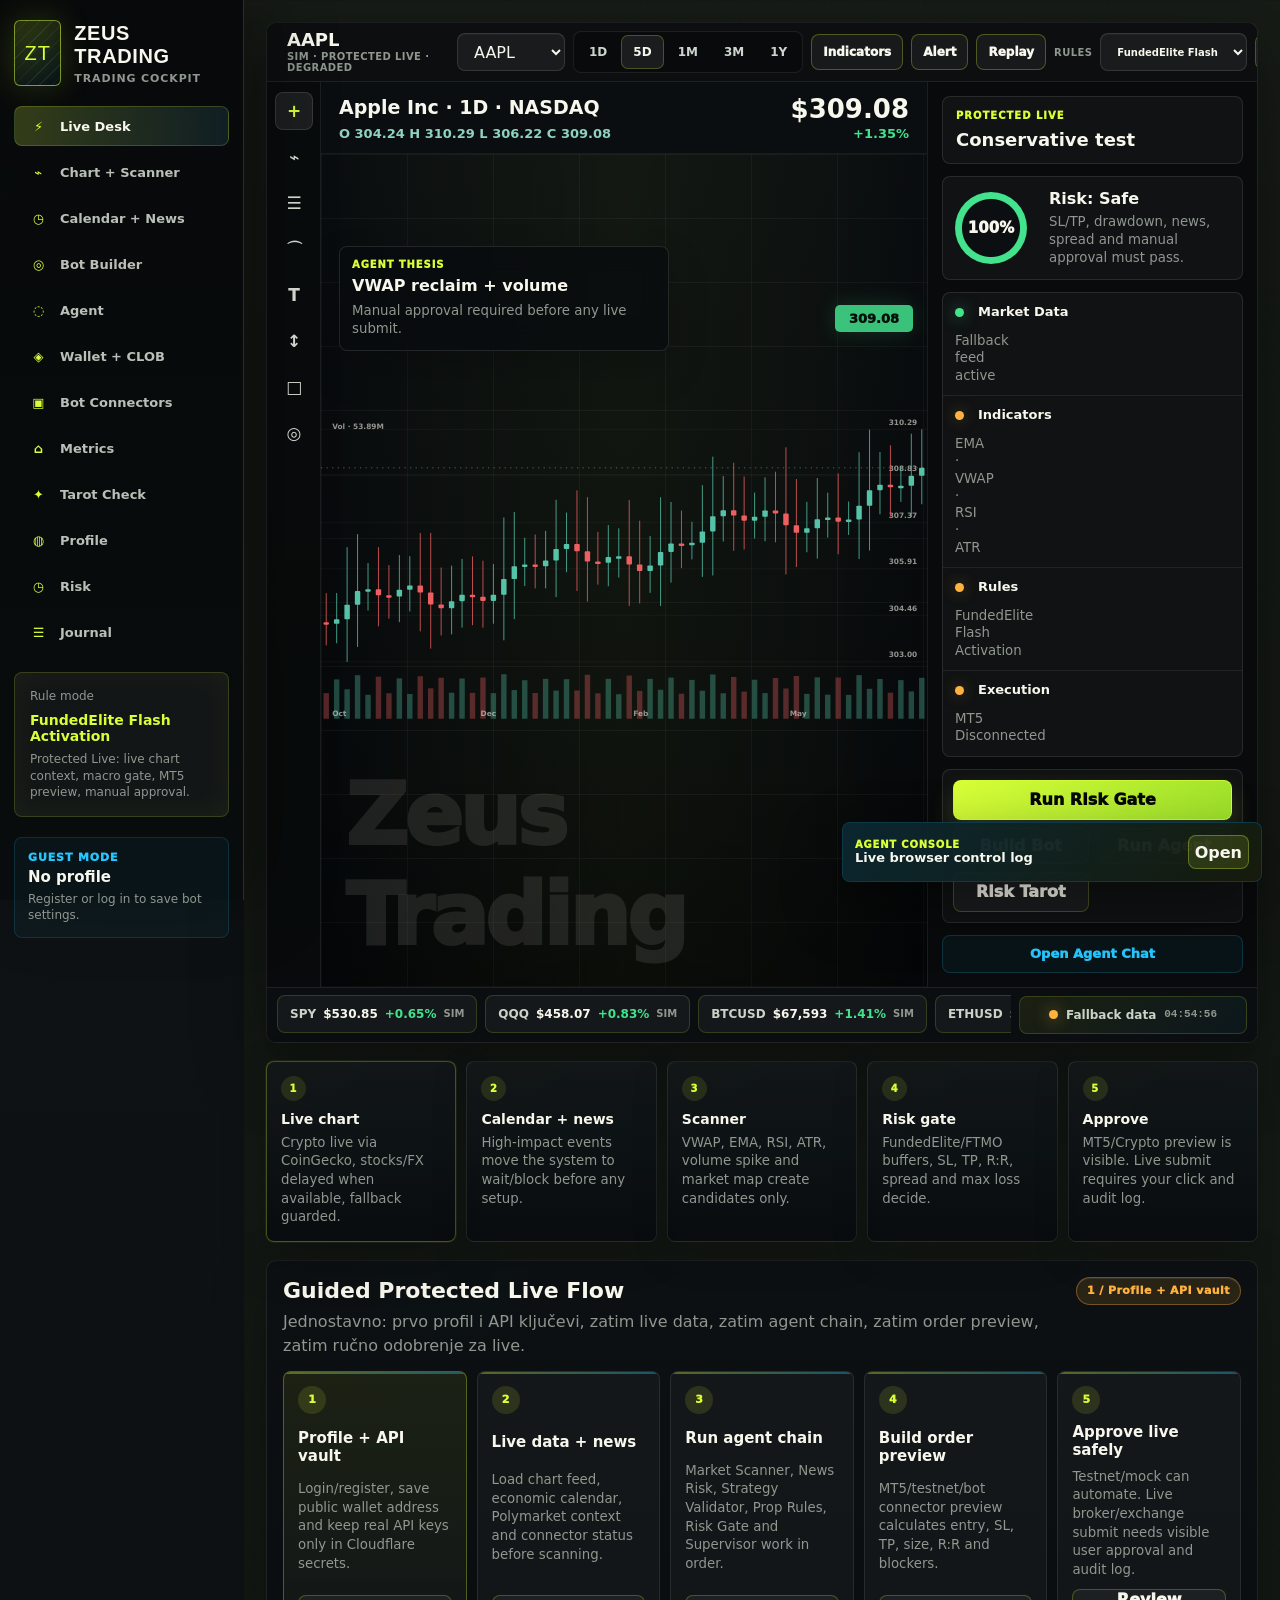
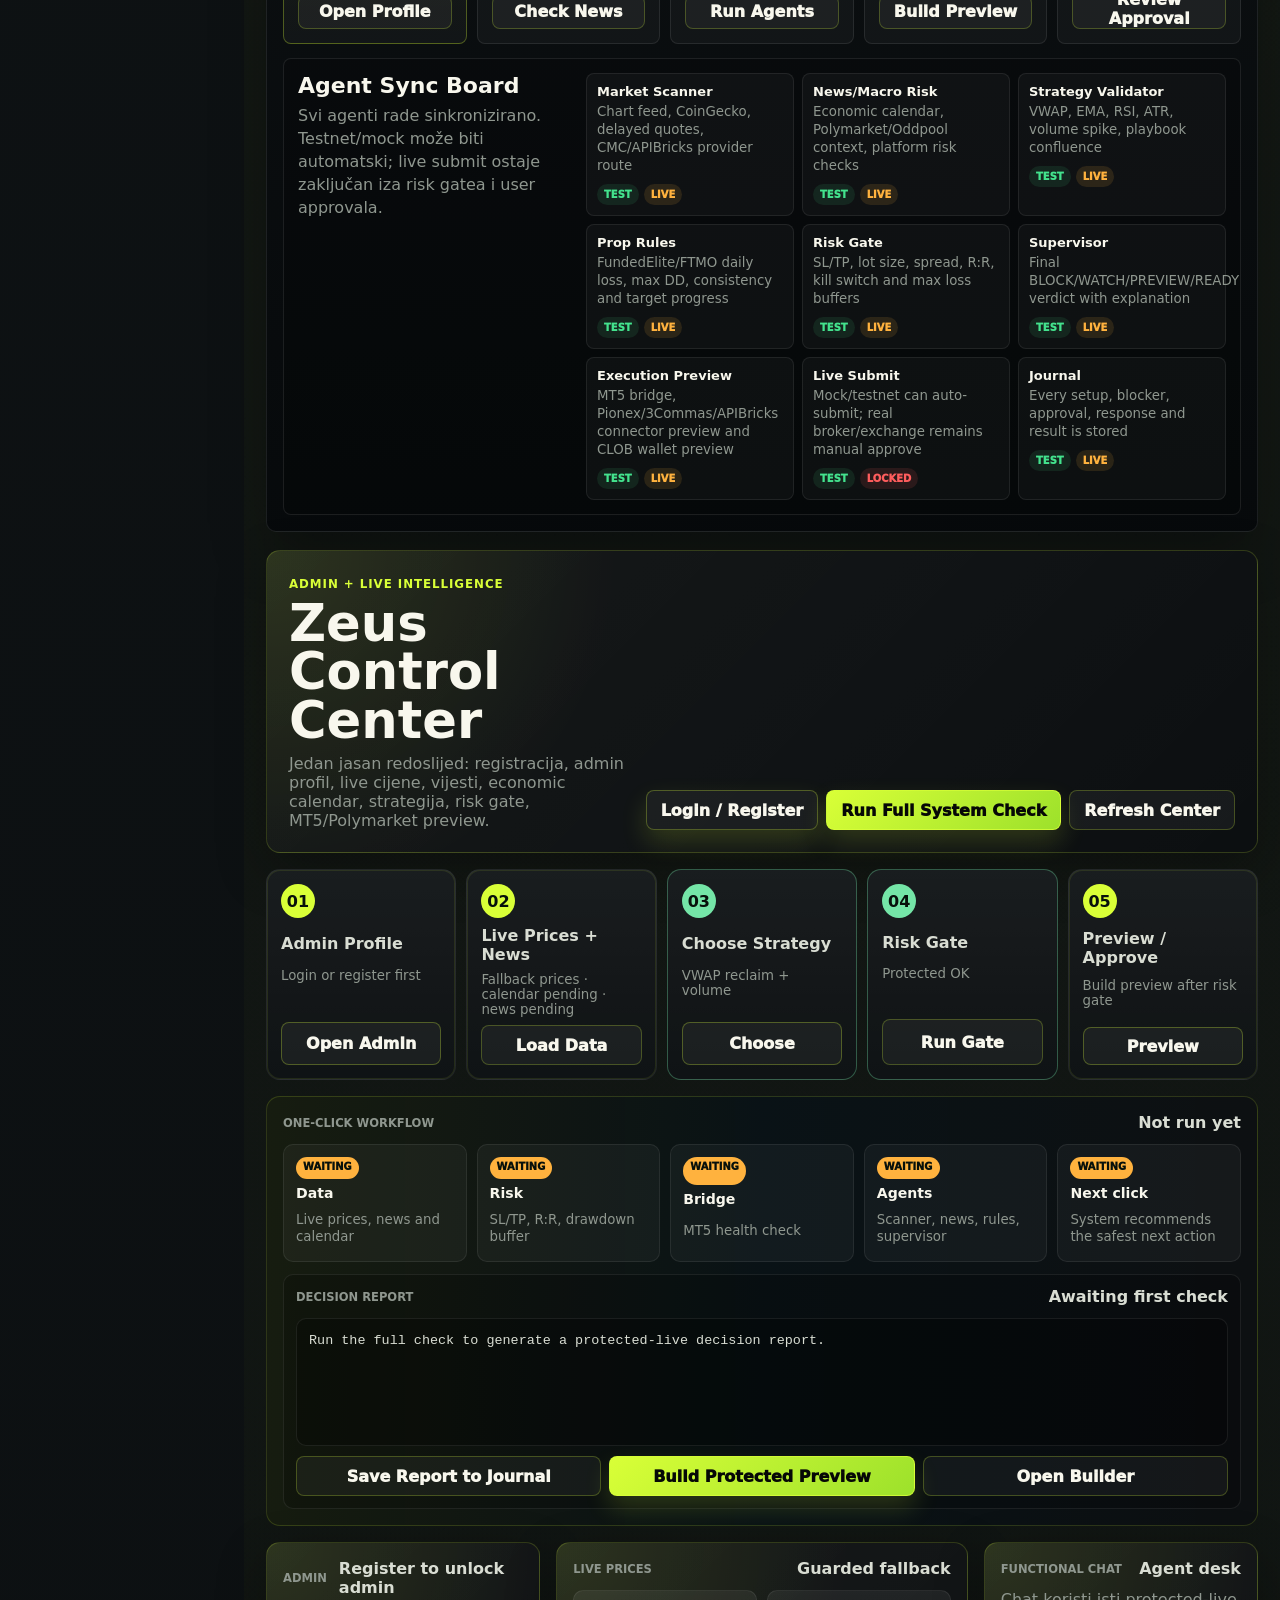
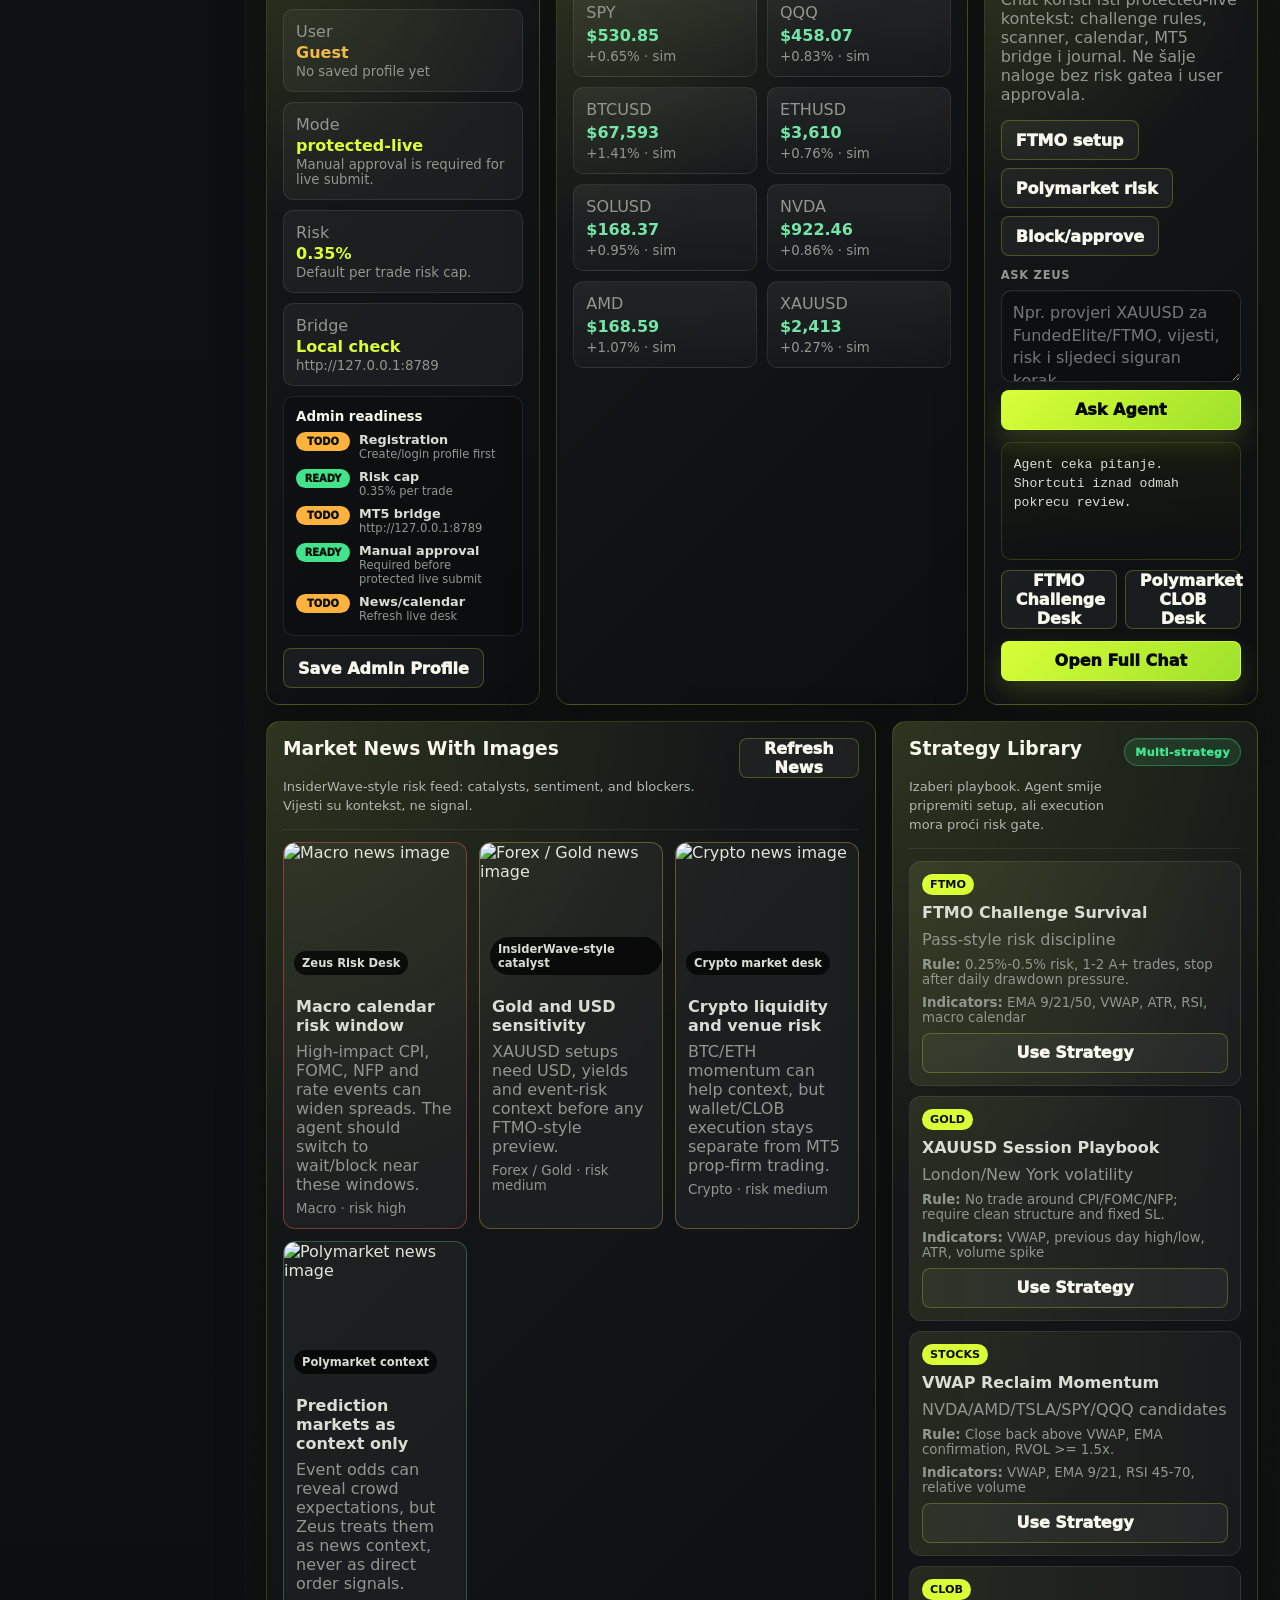
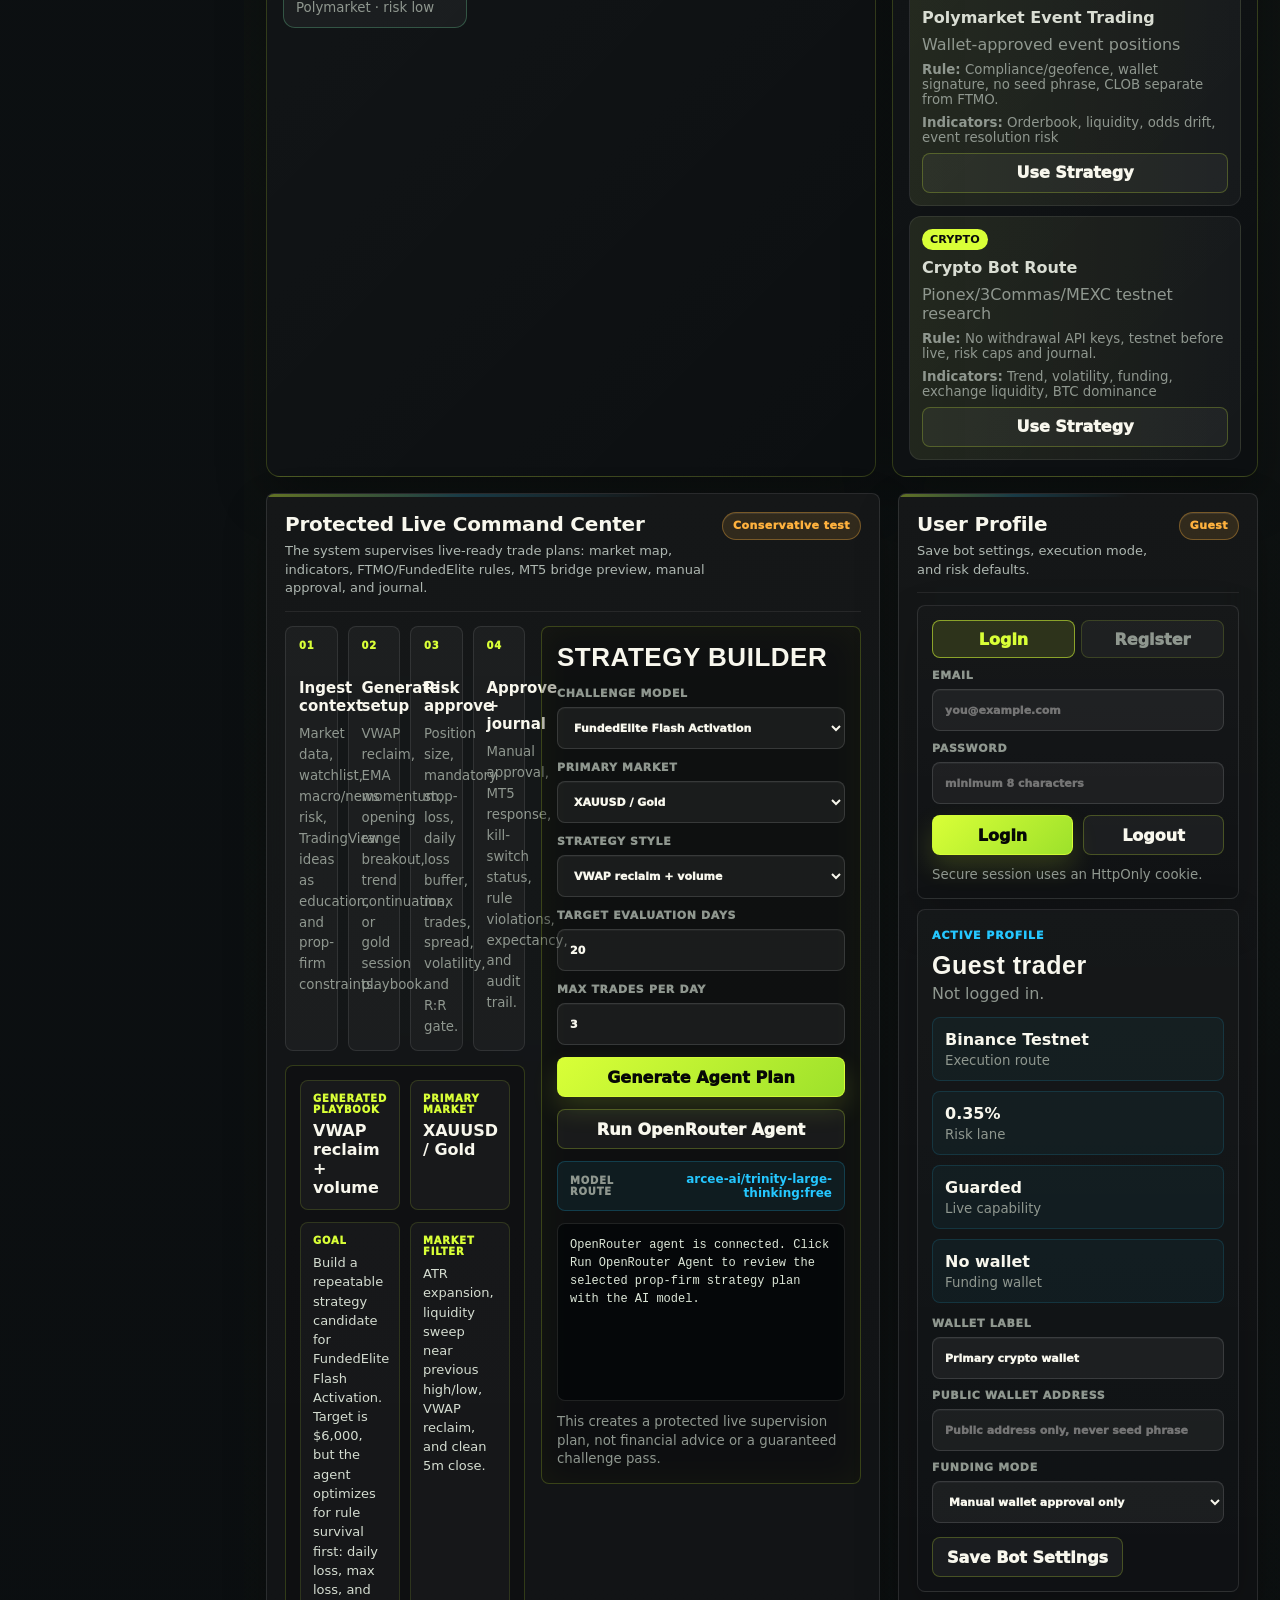
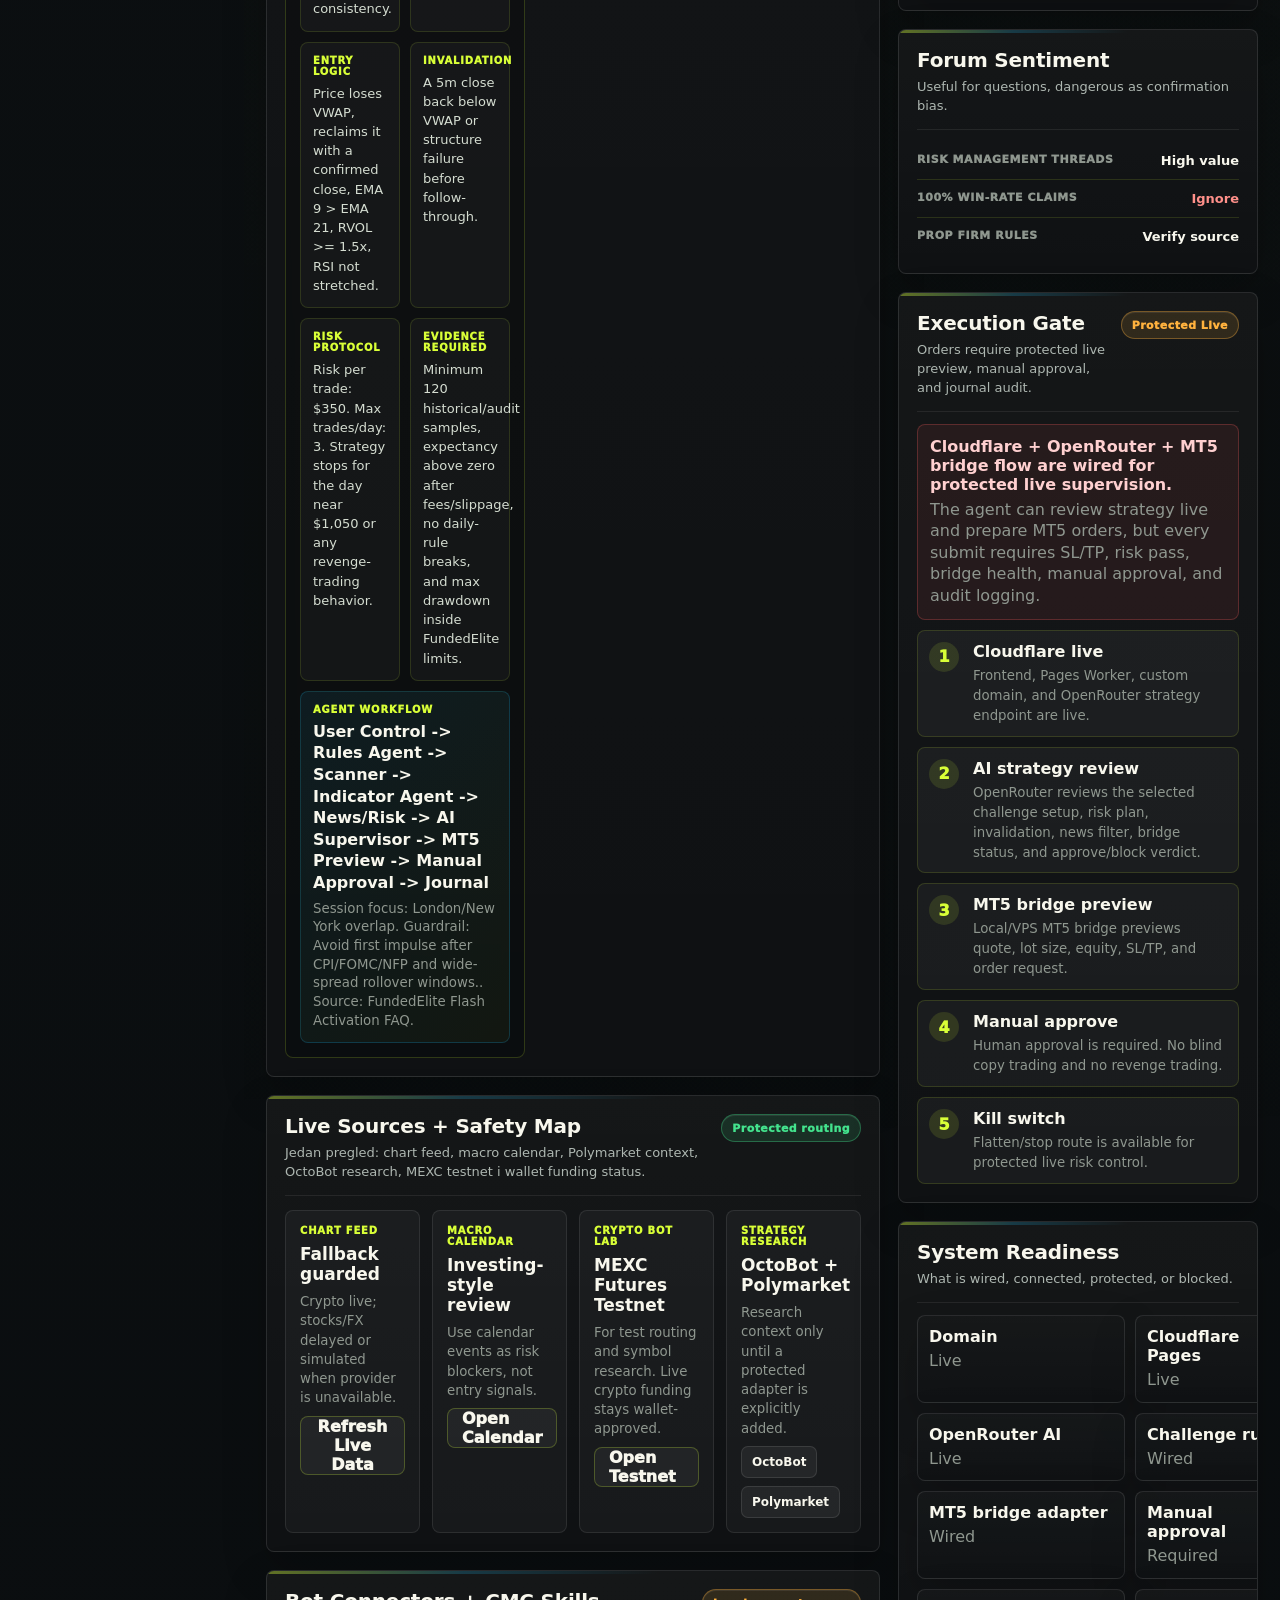
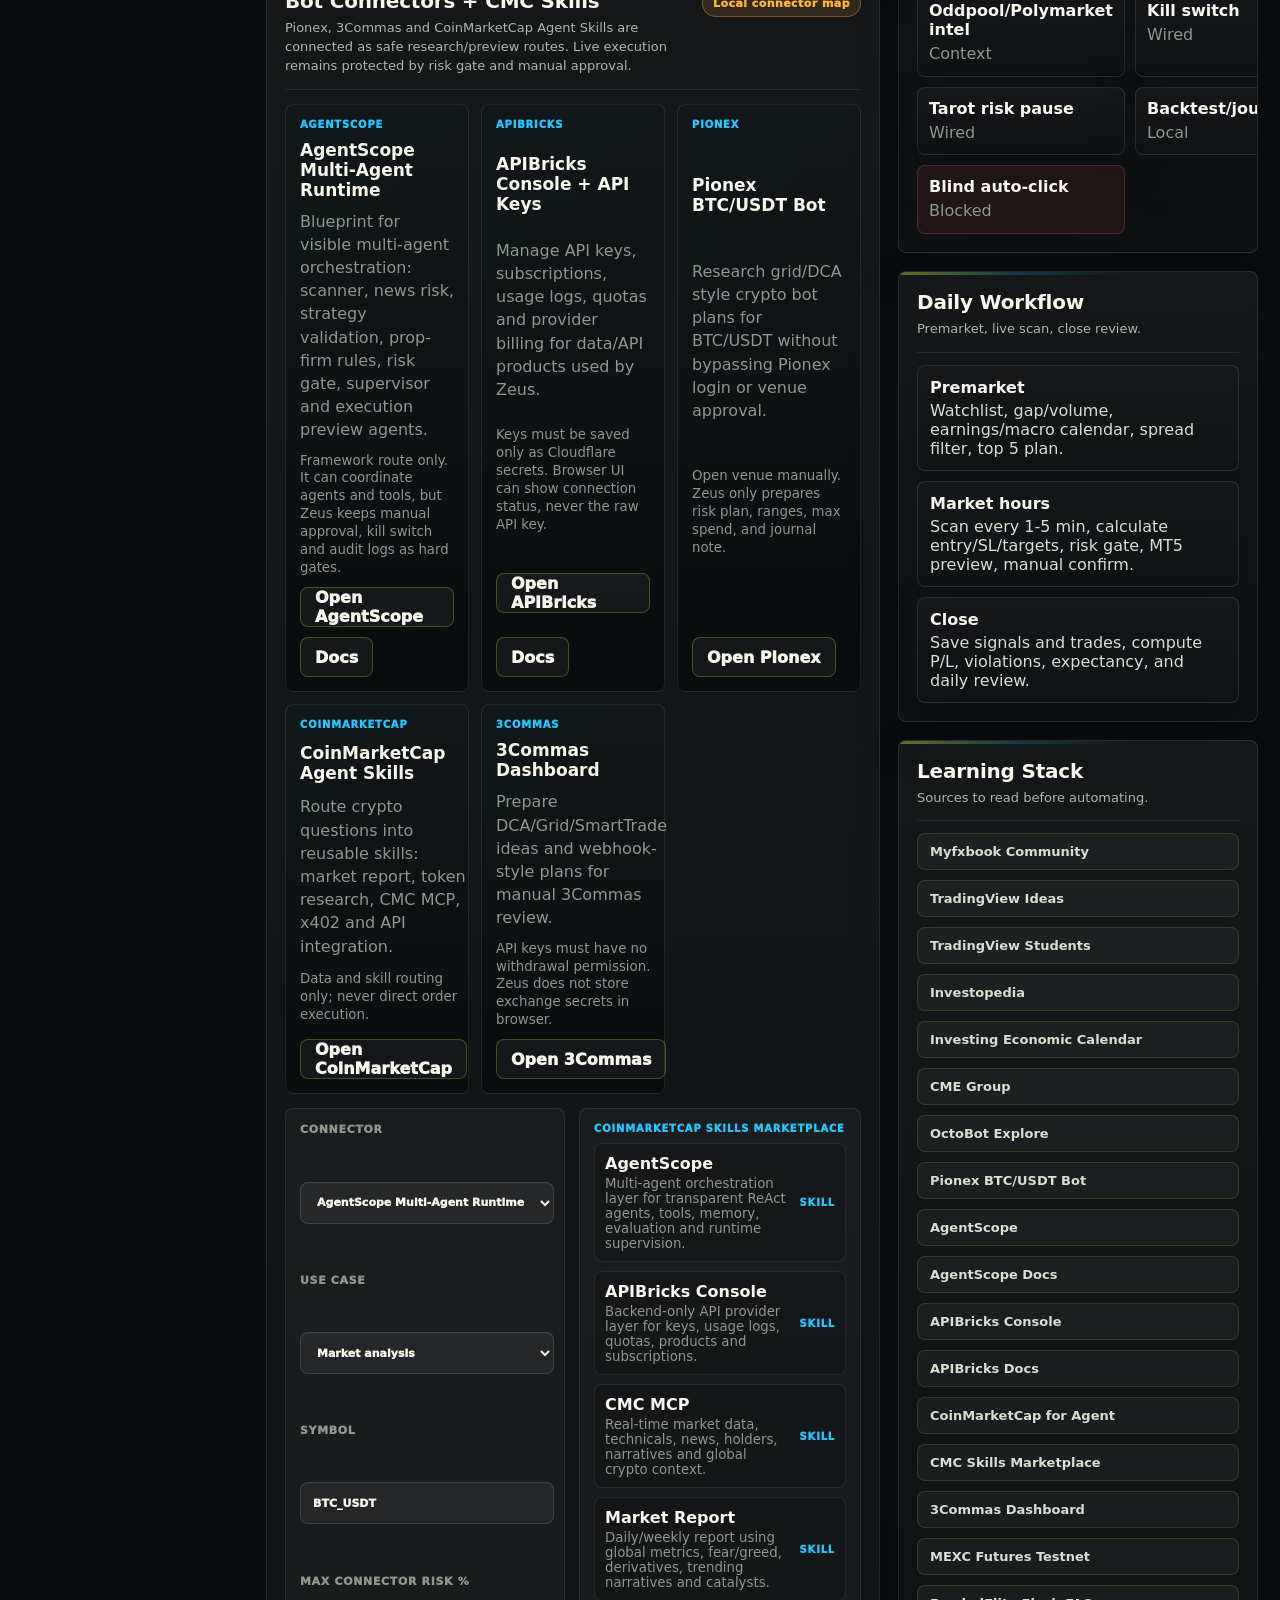
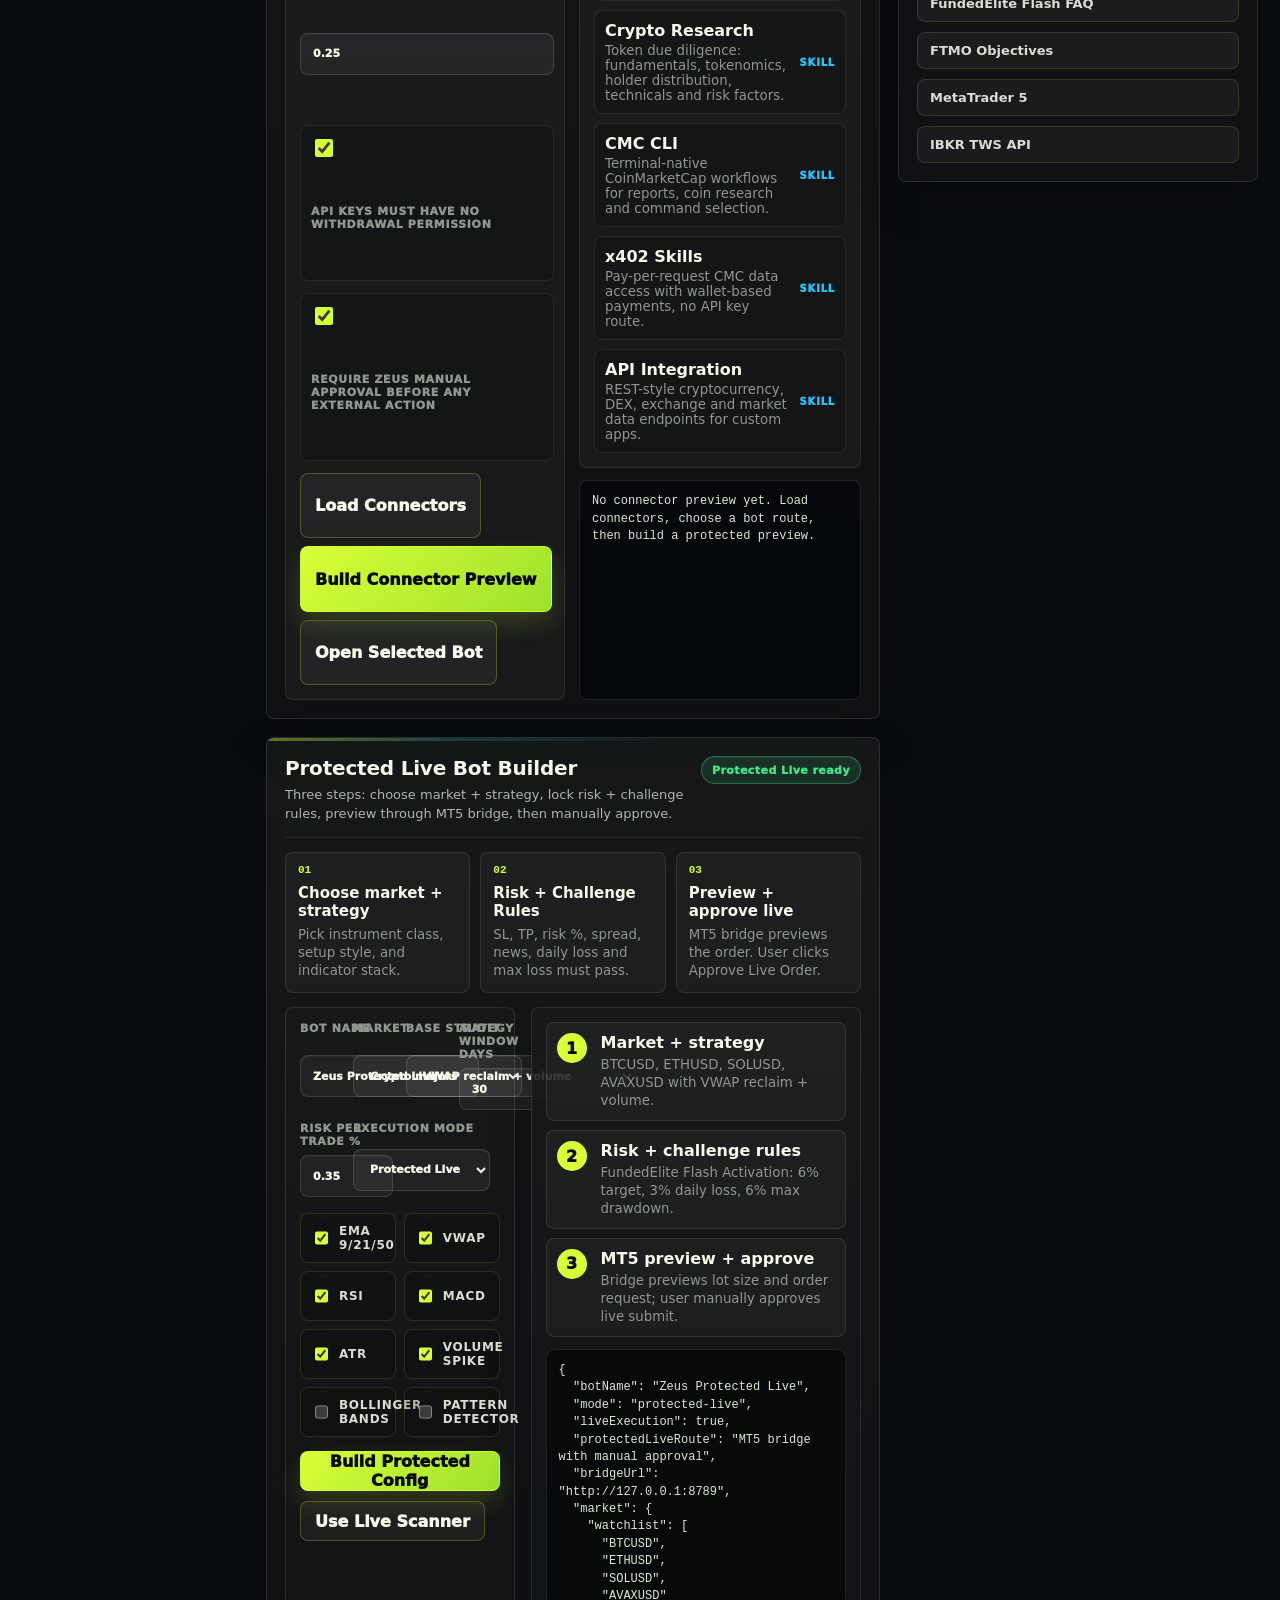
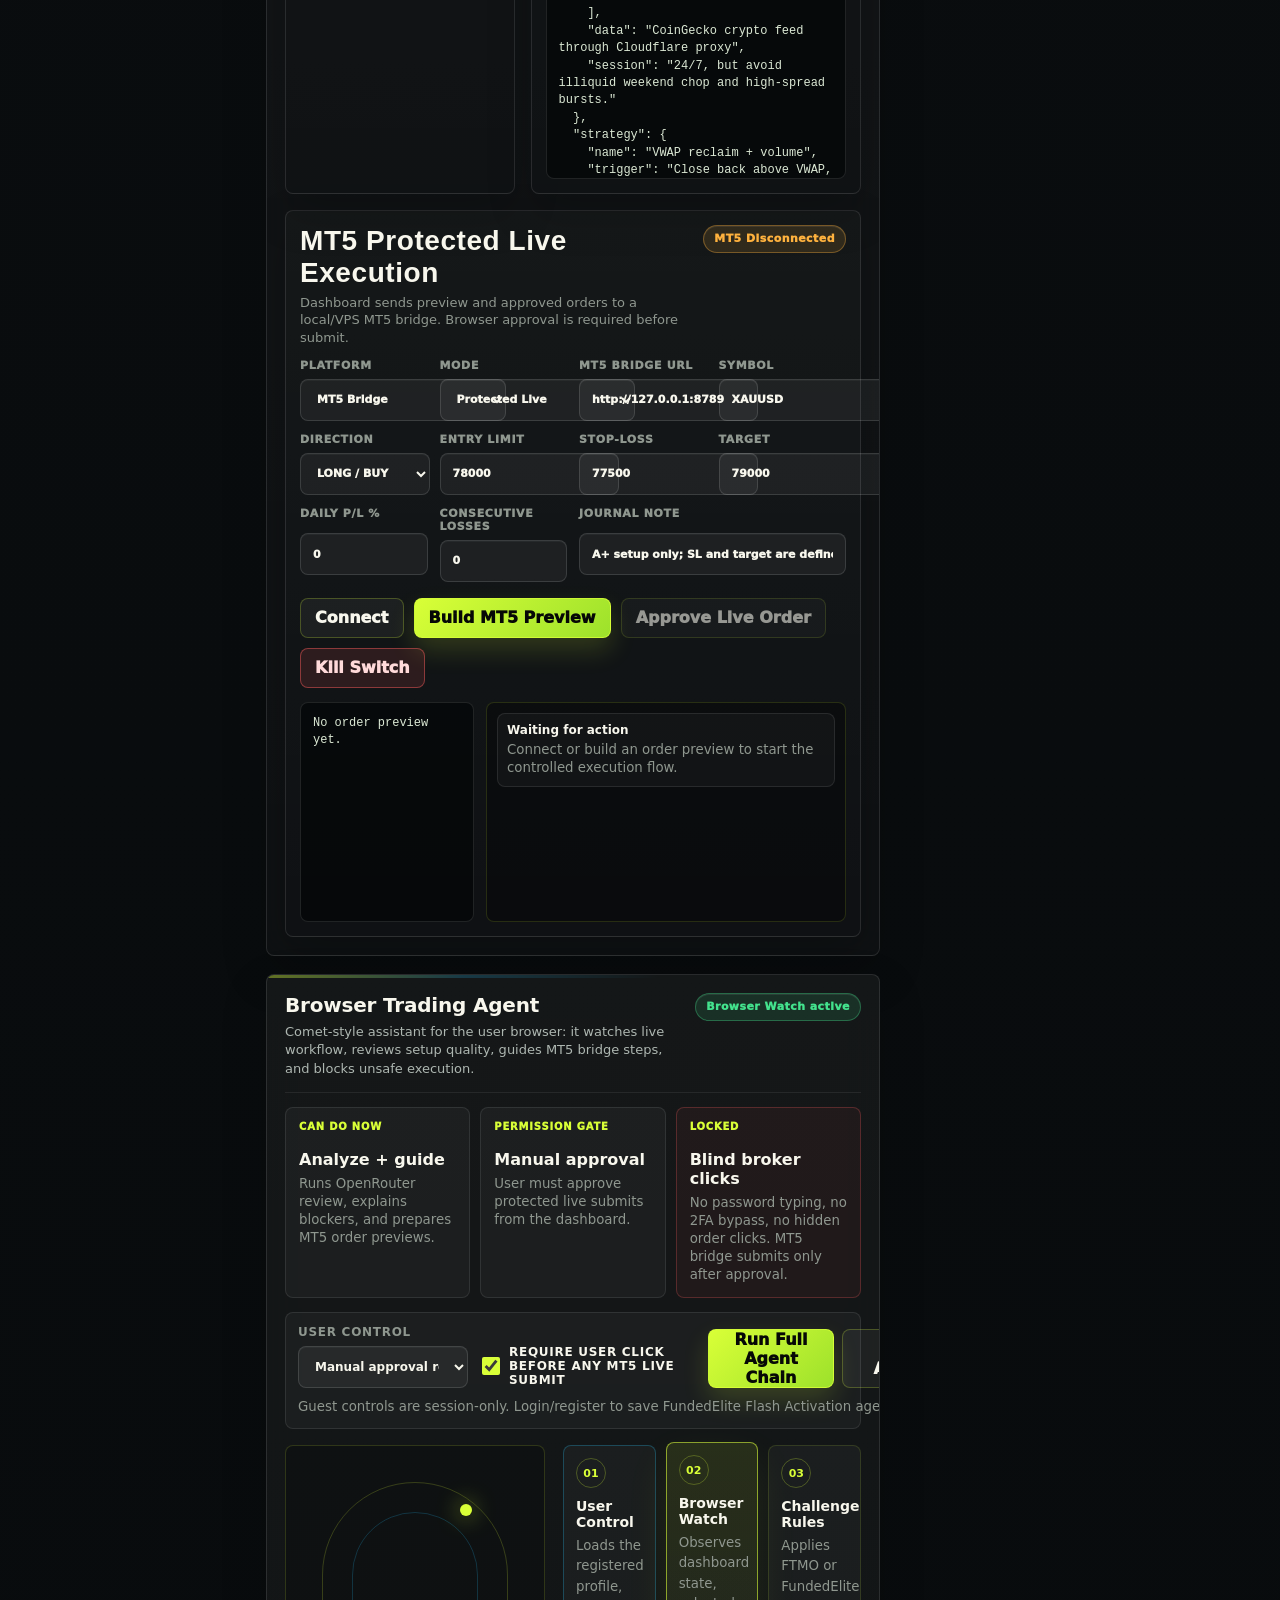
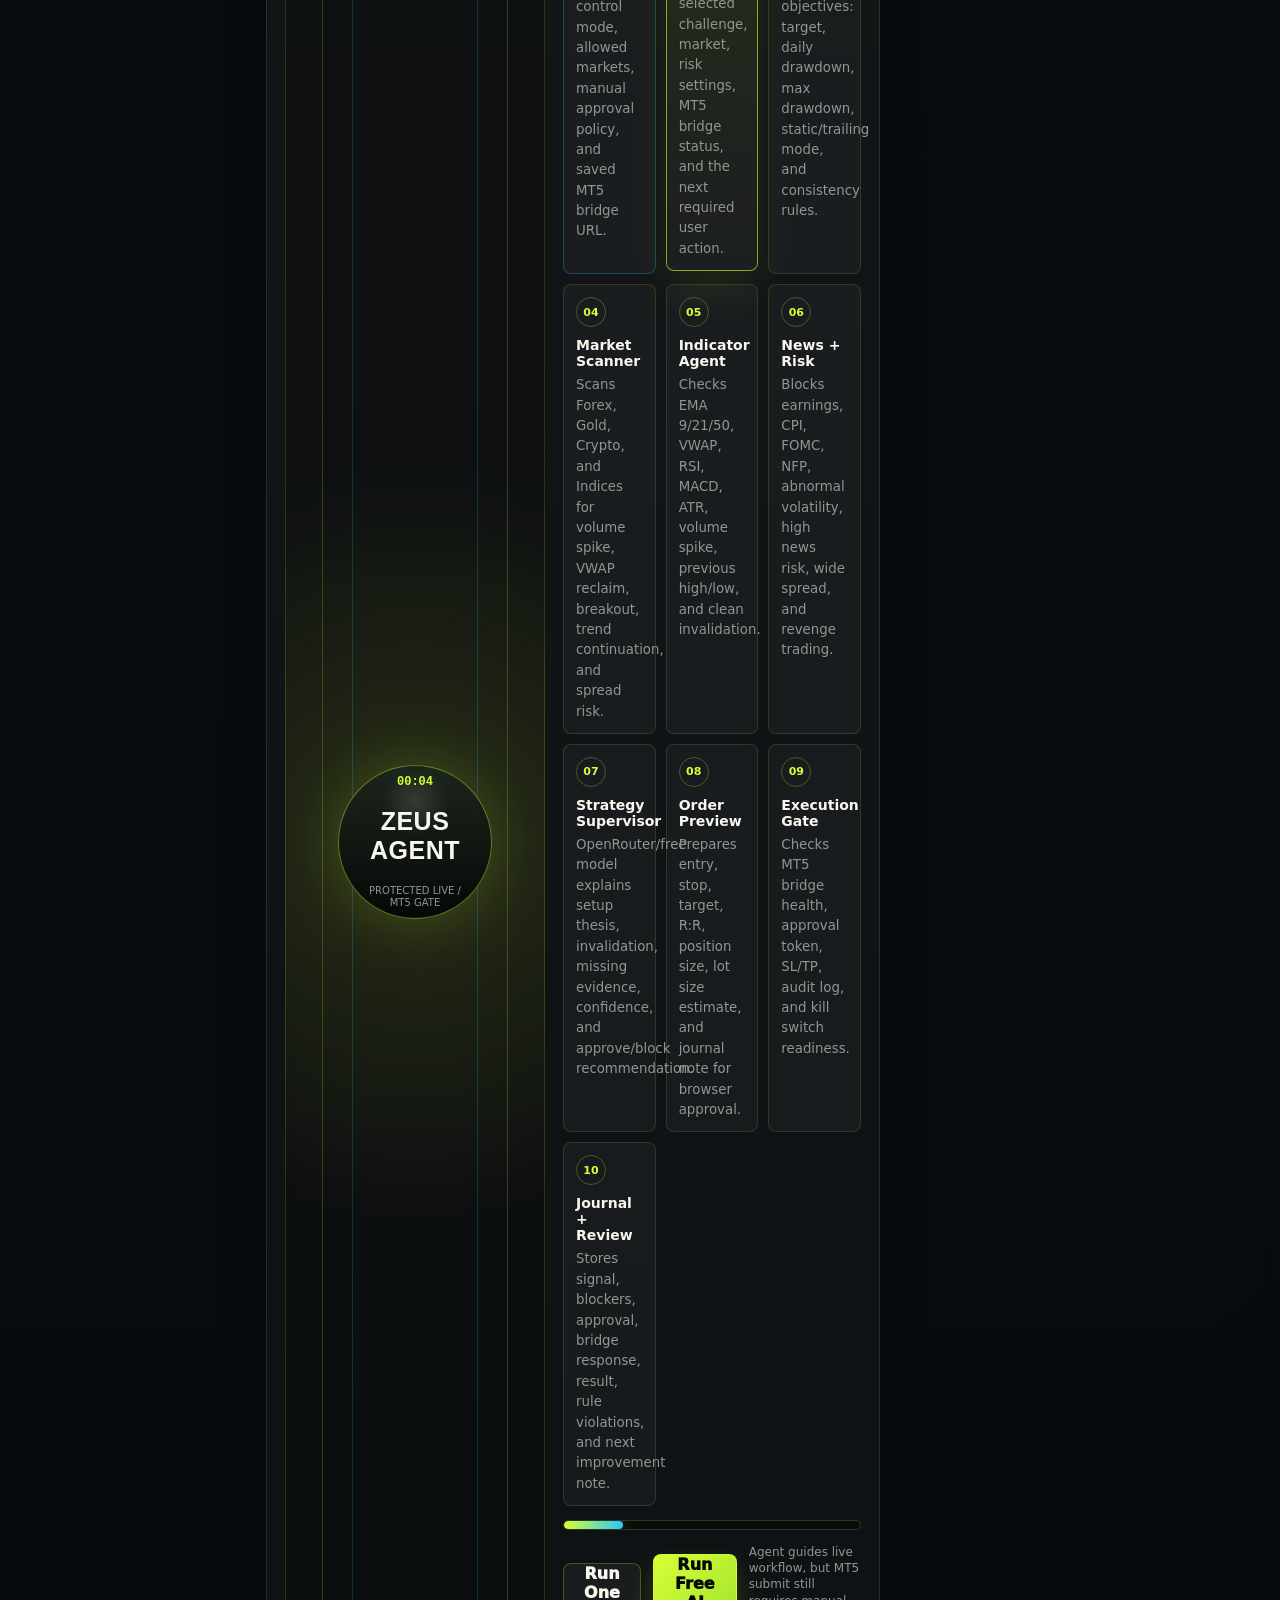
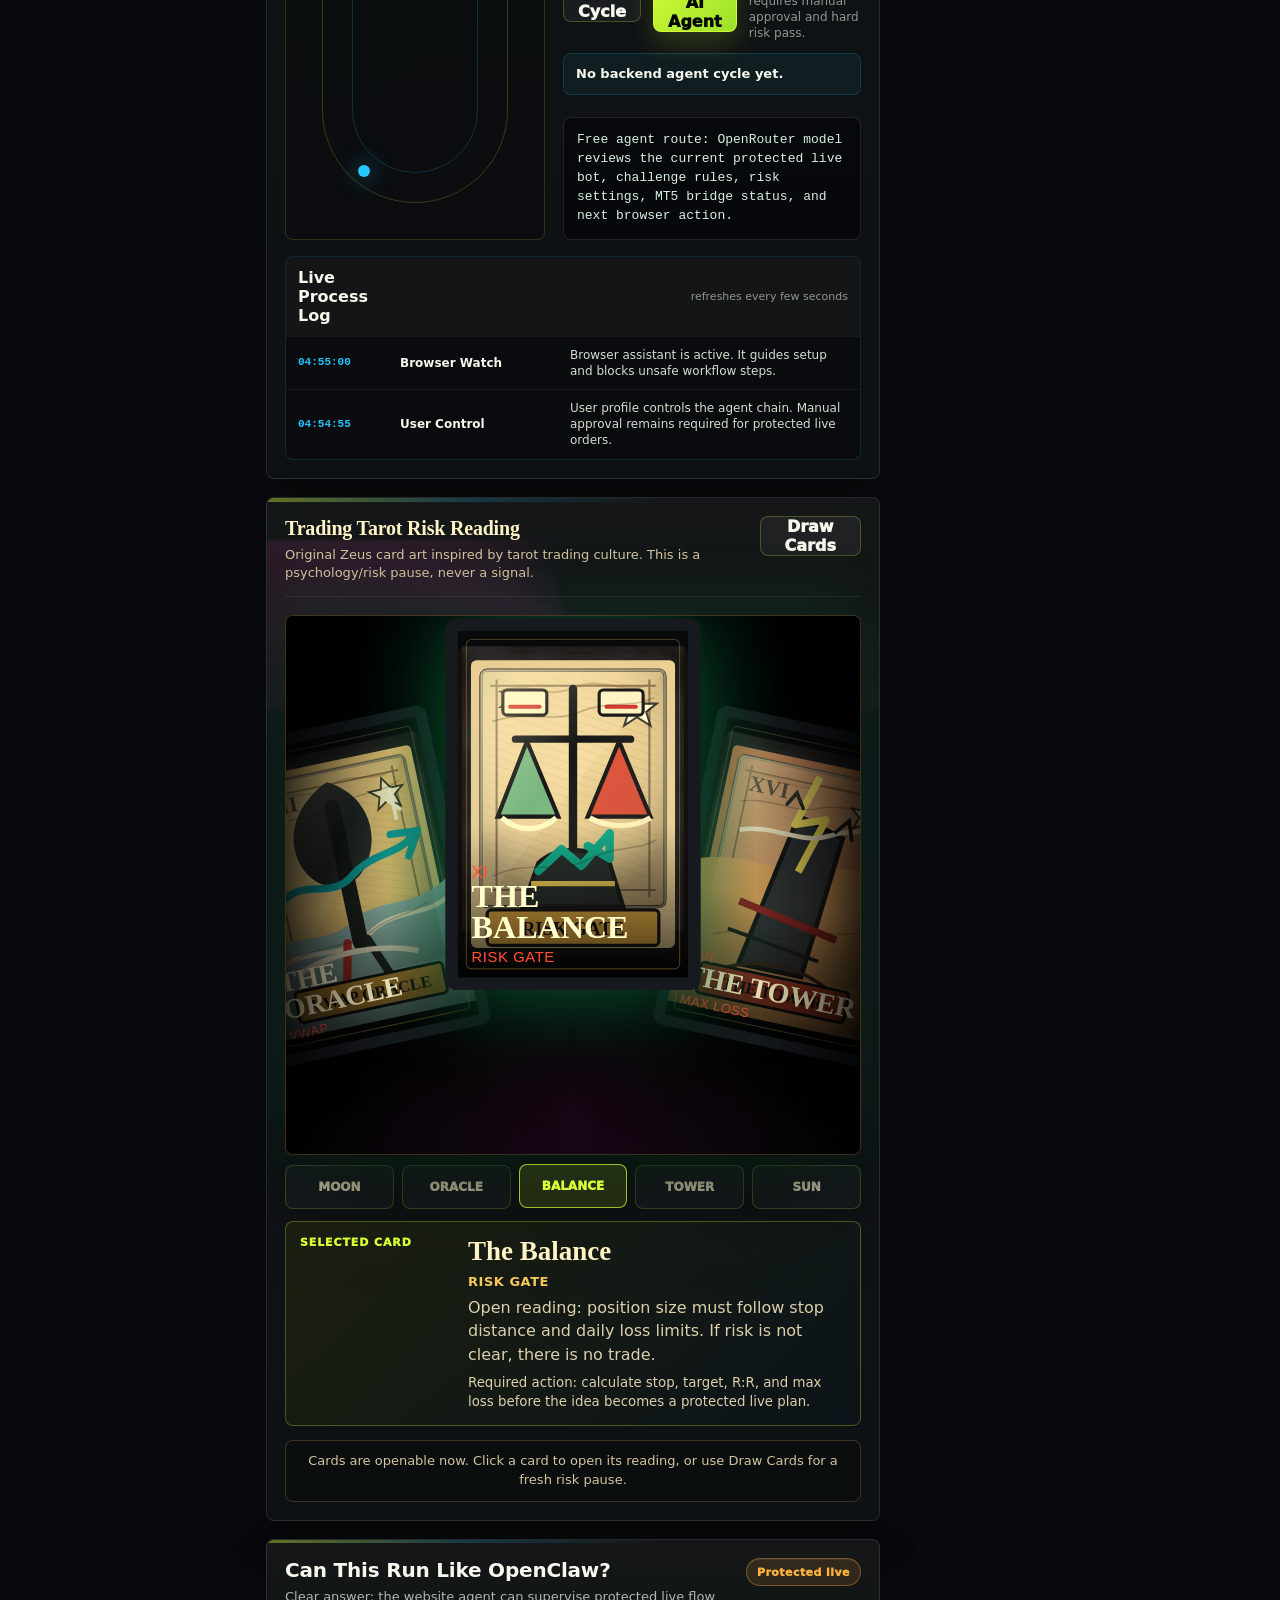
==== commit 7e8e6933: "Add system check report and journal actions" ====
--- a/index.html
+++ b/index.html
@@ -300,6 +300,18 @@
                 <small>Zeus will refresh live prices/news, run the risk gate, check MT5 bridge, then run the multi-agent supervisor.</small>
               </article>
             </div>
+            <div class="system-check-report-card">
+              <div class="card-title-row">
+                <span>Decision report</span>
+                <strong id="systemCheckDecision">Awaiting first check</strong>
+              </div>
+              <pre id="systemCheckReport" class="system-check-report">Run the full check to generate a protected-live decision report.</pre>
+              <div class="system-check-actions">
+                <button id="systemCheckSaveJournal" class="secondary-action" type="button">Save Report to Journal</button>
+                <button id="systemCheckBuildPreview" class="primary-action" type="button">Build Protected Preview</button>
+                <button id="systemCheckOpenBuilder" class="secondary-action" type="button">Open Builder</button>
+              </div>
+            </div>
           </section>
 
           <div class="control-center-grid">
--- a/styles.css
+++ b/styles.css
@@ -199,6 +199,36 @@
   line-height: 1.35;
 }
 
+.system-check-report-card {
+  margin-top: 12px;
+  border: 1px solid rgba(255, 255, 255, 0.08);
+  border-radius: 10px;
+  padding: 12px;
+  background: rgba(0, 0, 0, 0.2);
+}
+
+.system-check-report {
+  min-height: 128px;
+  max-height: 260px;
+  overflow: auto;
+  white-space: pre-wrap;
+  margin: 0;
+  border: 1px solid rgba(255, 255, 255, 0.08);
+  border-radius: 10px;
+  padding: 12px;
+  color: var(--text);
+  background: rgba(0, 0, 0, 0.26);
+  font-size: 0.84rem;
+  line-height: 1.45;
+}
+
+.system-check-actions {
+  display: grid;
+  grid-template-columns: repeat(3, minmax(0, 1fr));
+  gap: 8px;
+  margin-top: 10px;
+}
+
 .admin-console-card,
 .market-board-card,
 .agent-chat-card,
@@ -521,6 +551,7 @@
   .control-center-grid,
   .start-here-flow,
   .system-check-timeline,
+  .system-check-actions,
   .live-intel-grid {
     grid-template-columns: 1fr;
   }
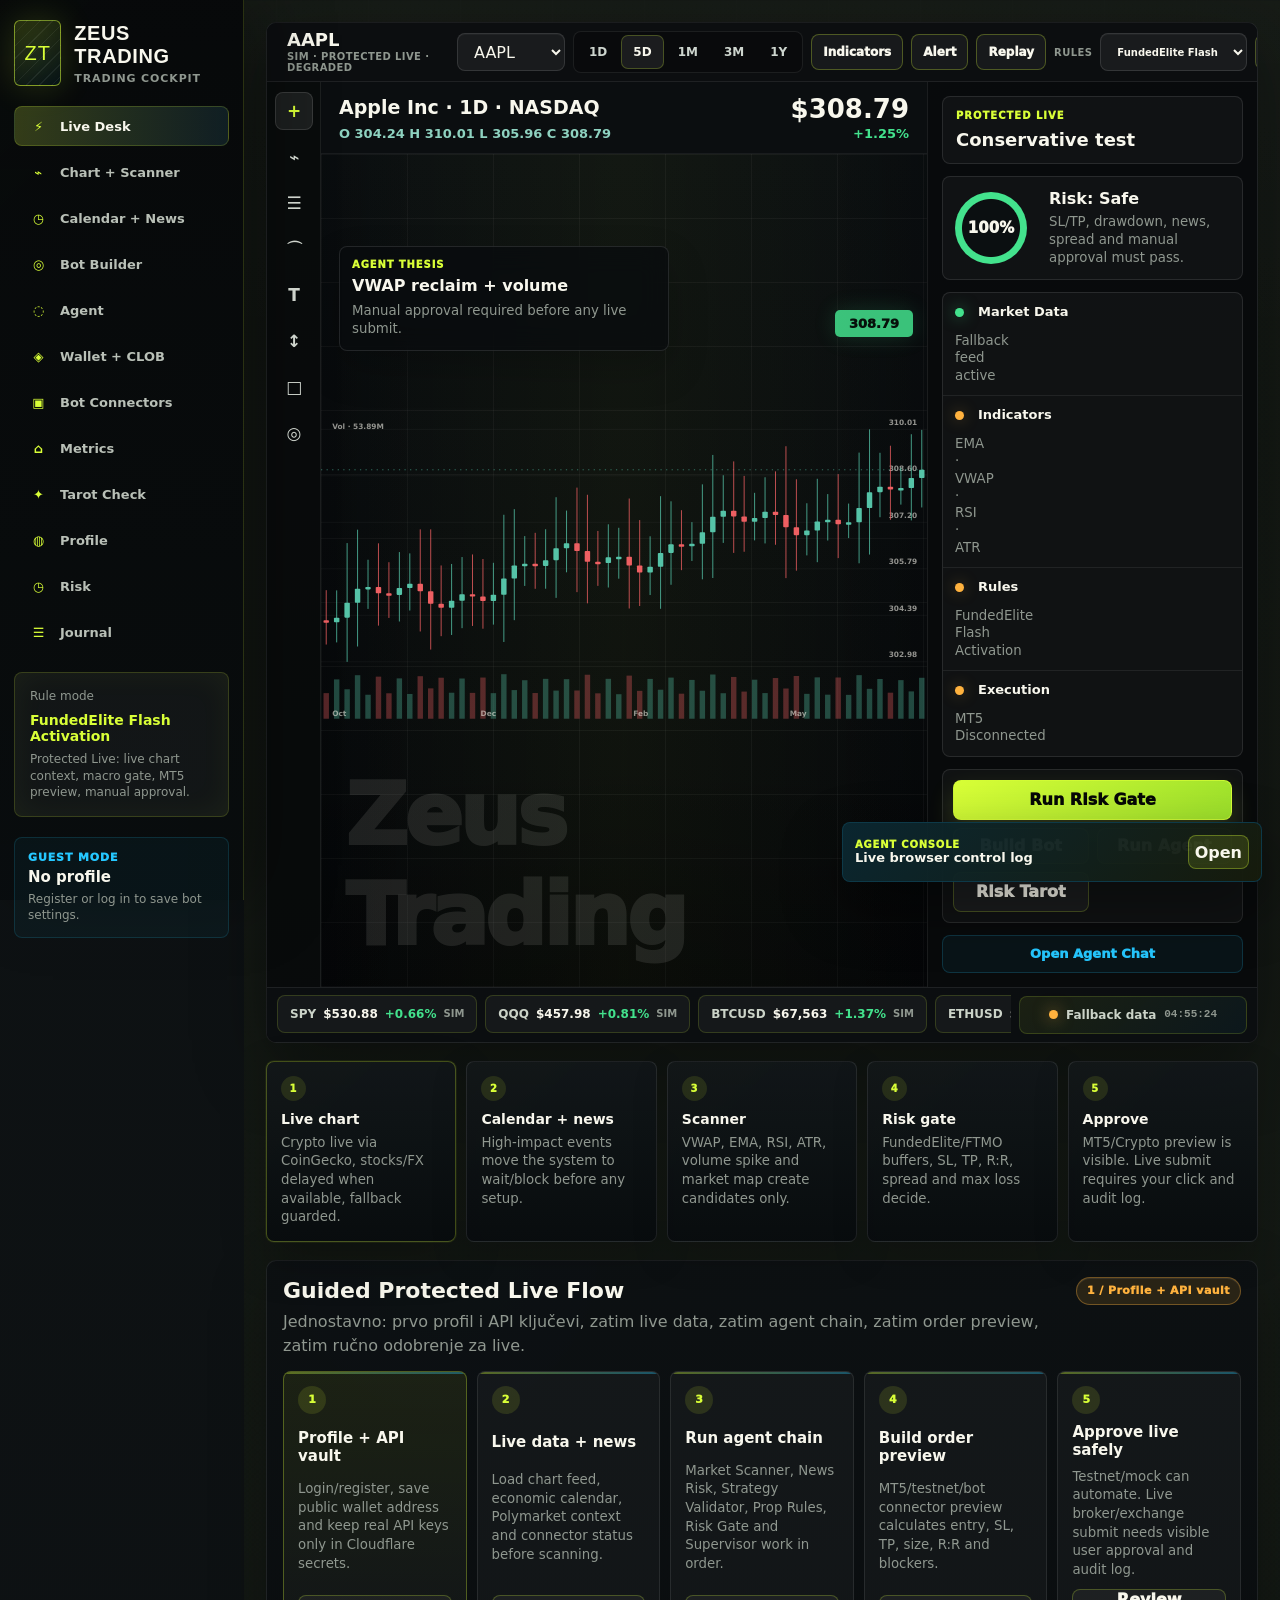
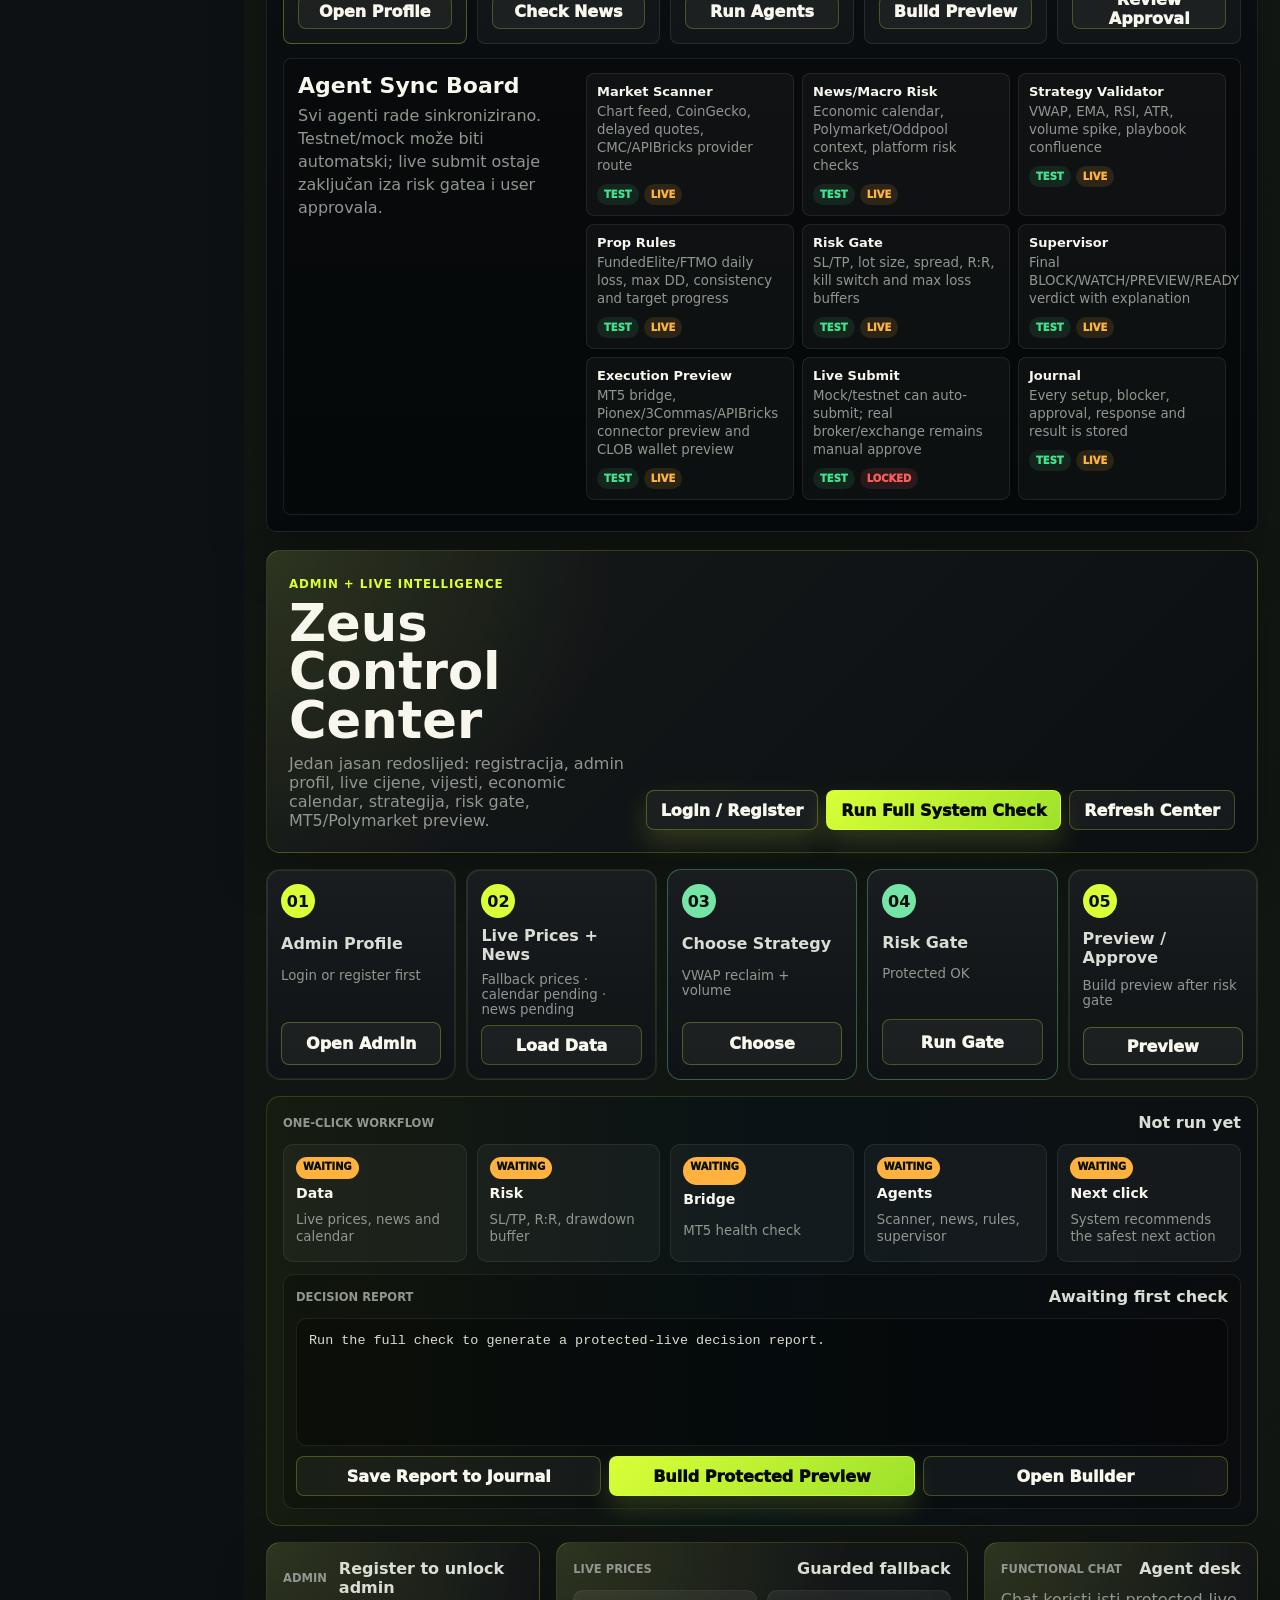
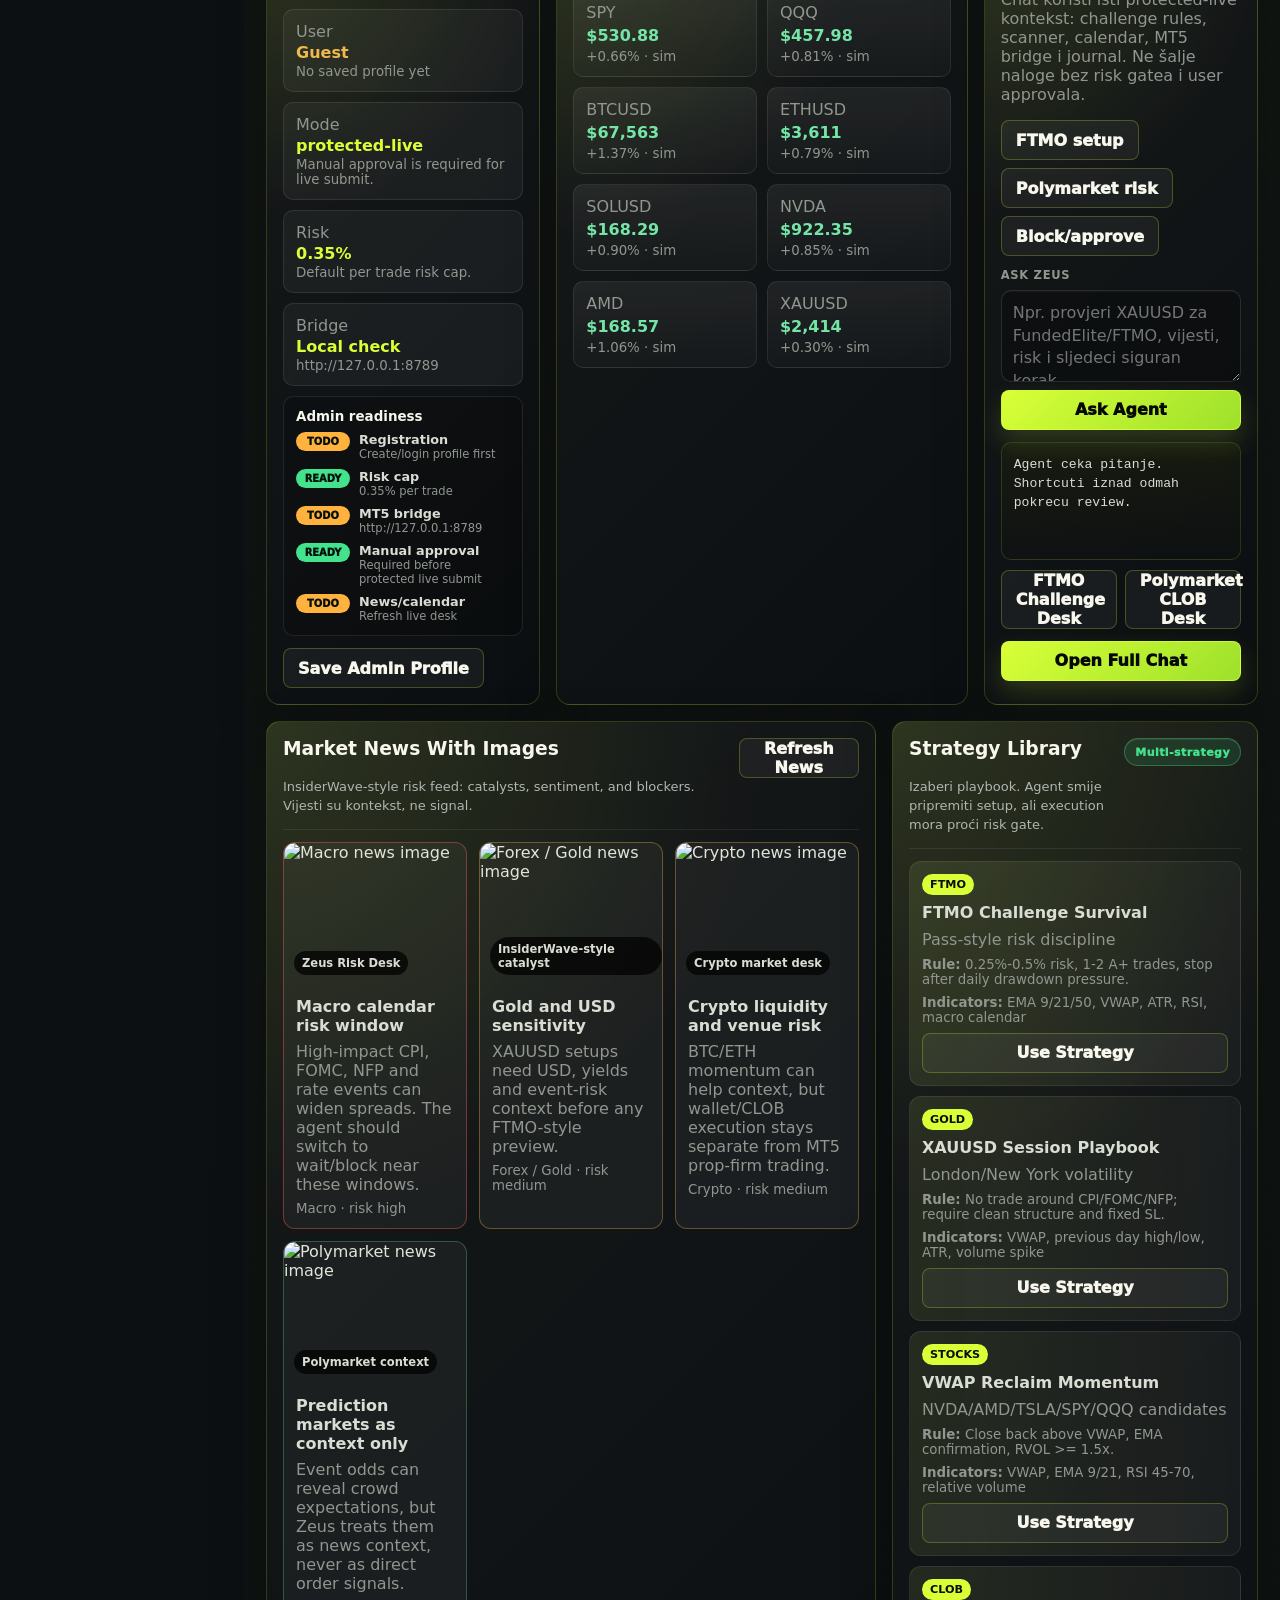
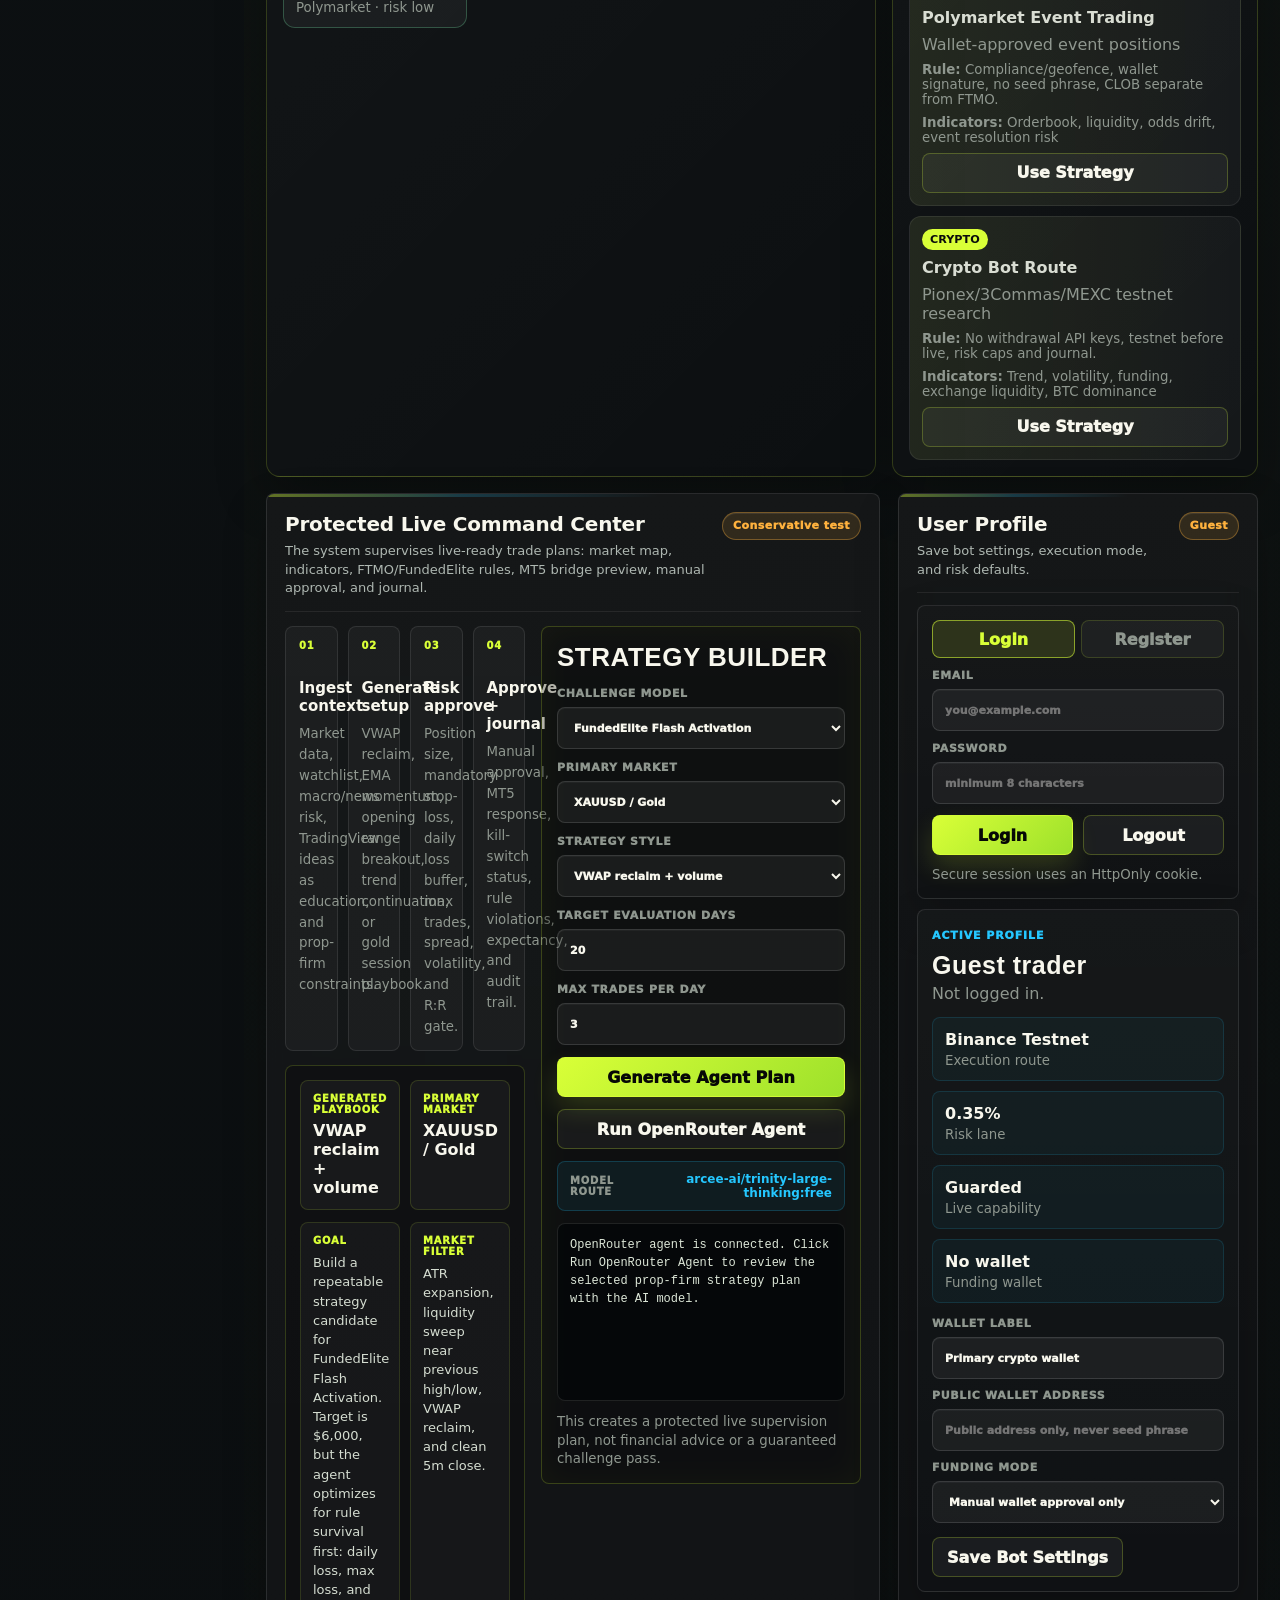
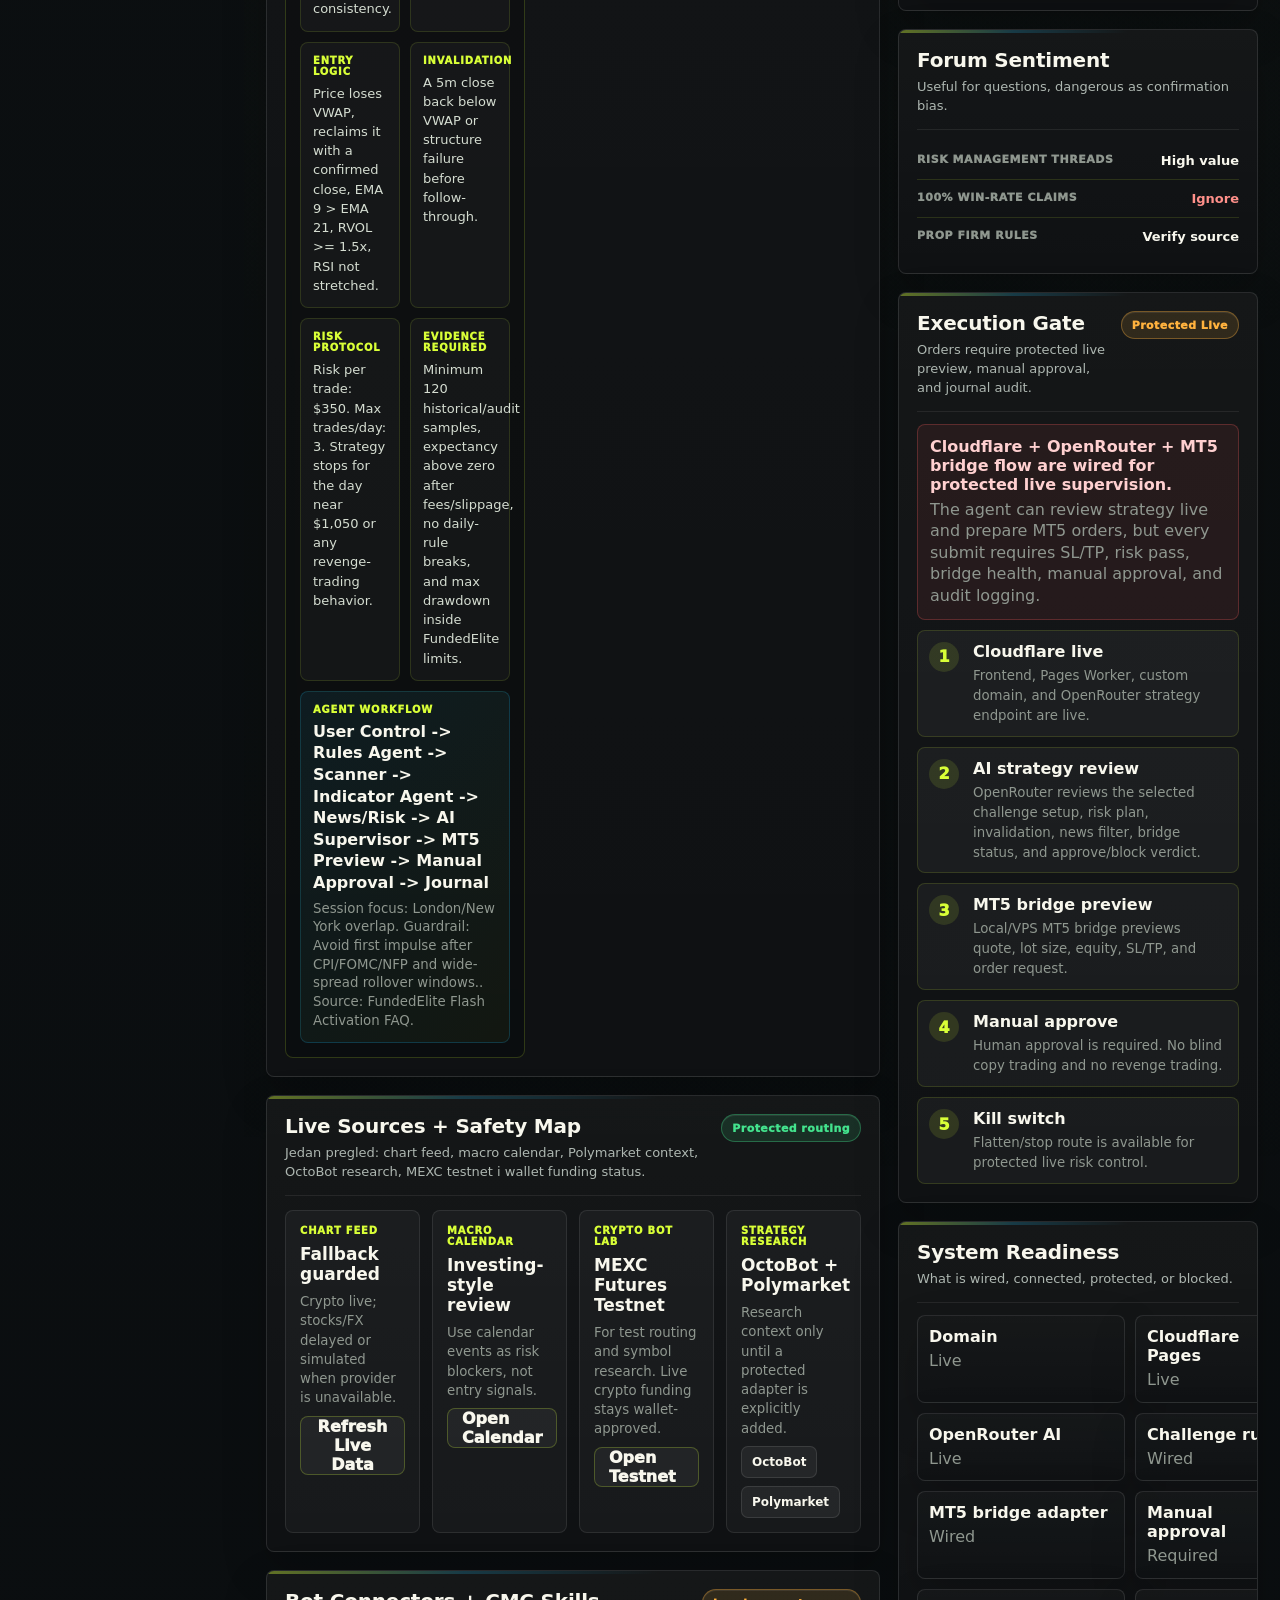
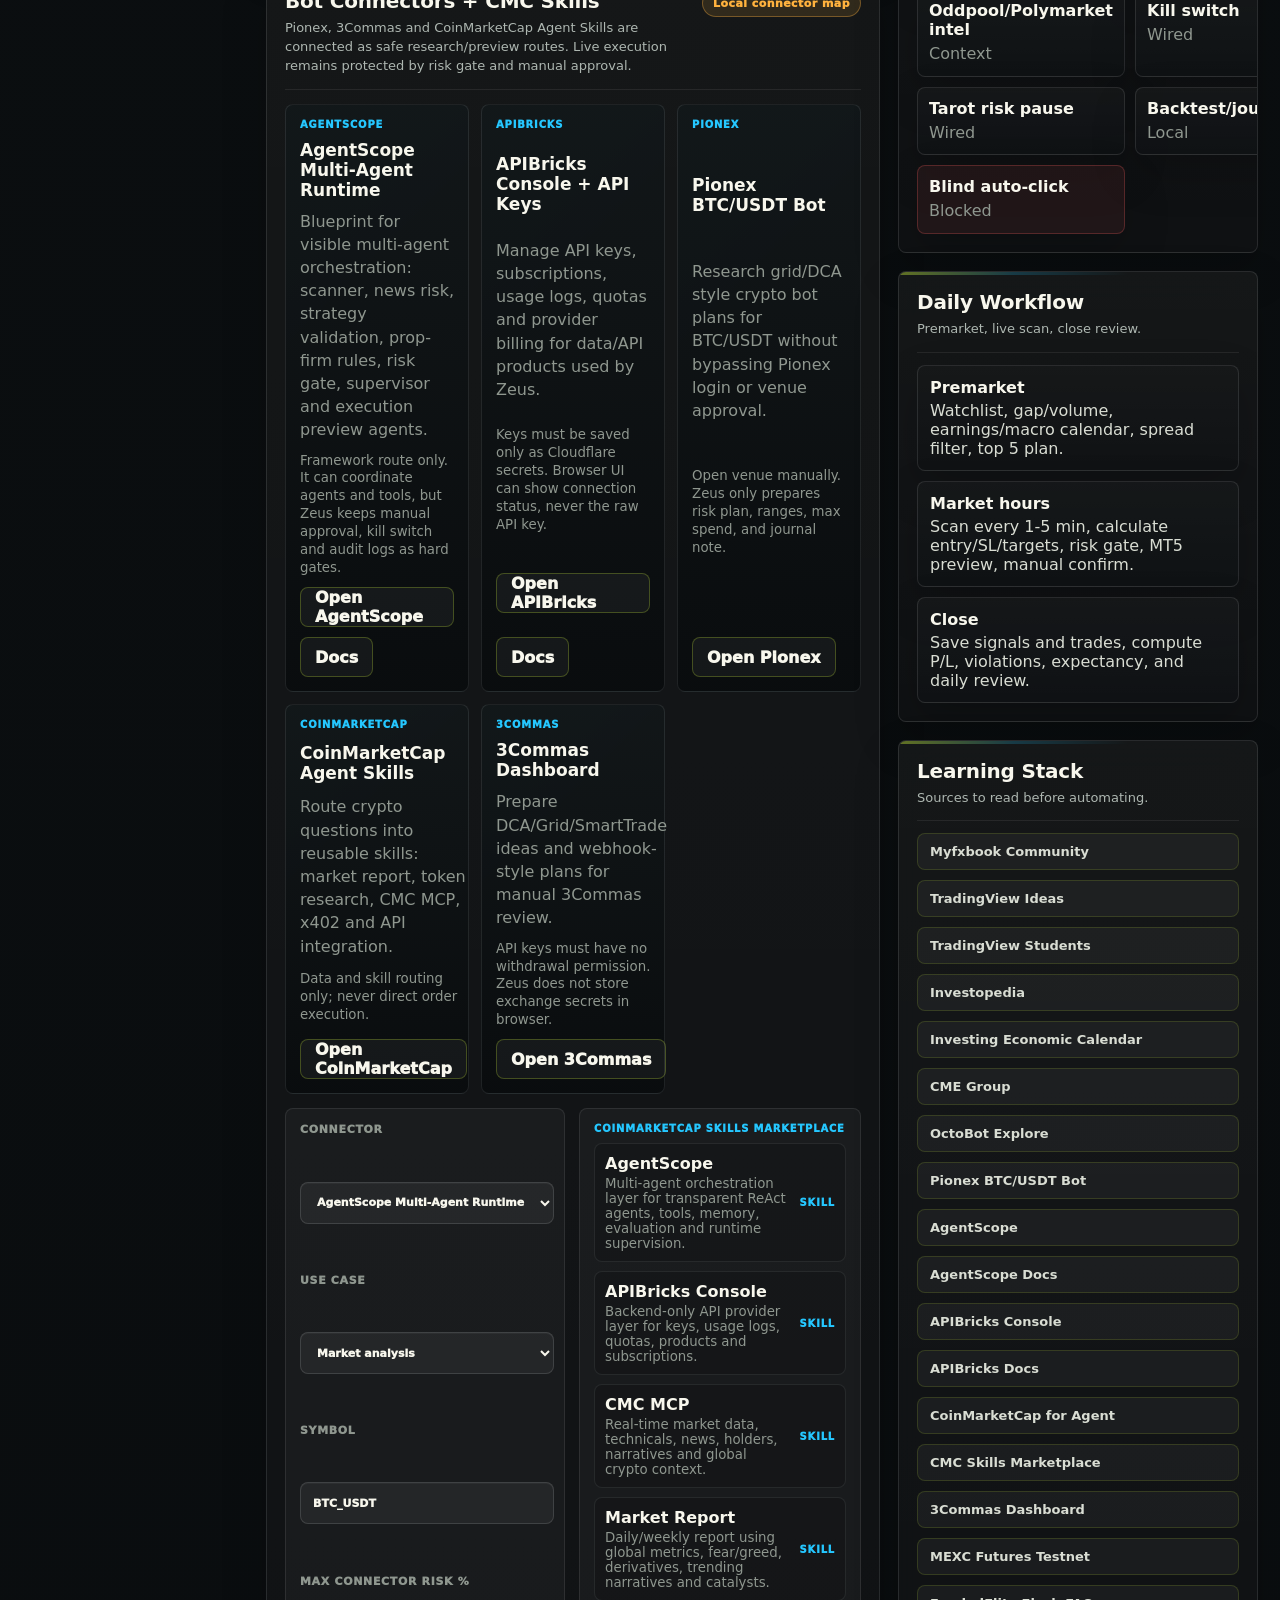
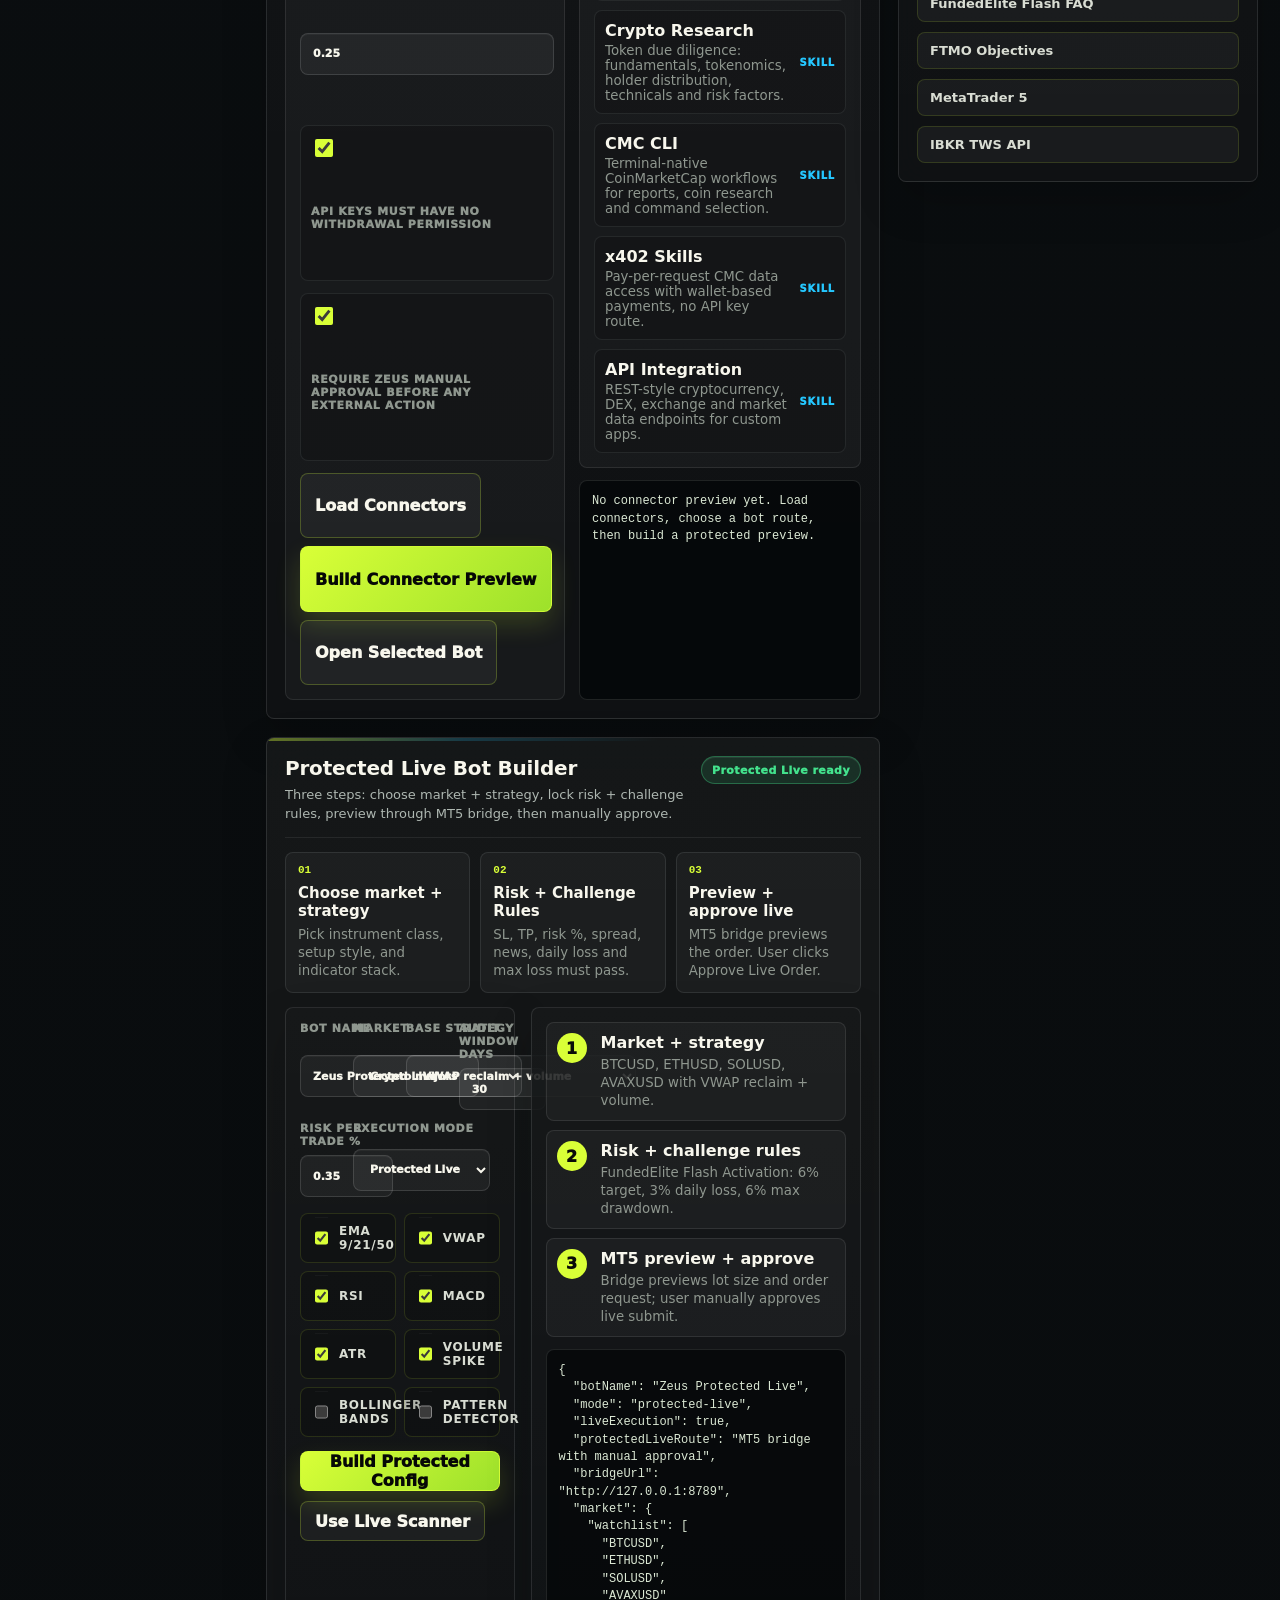
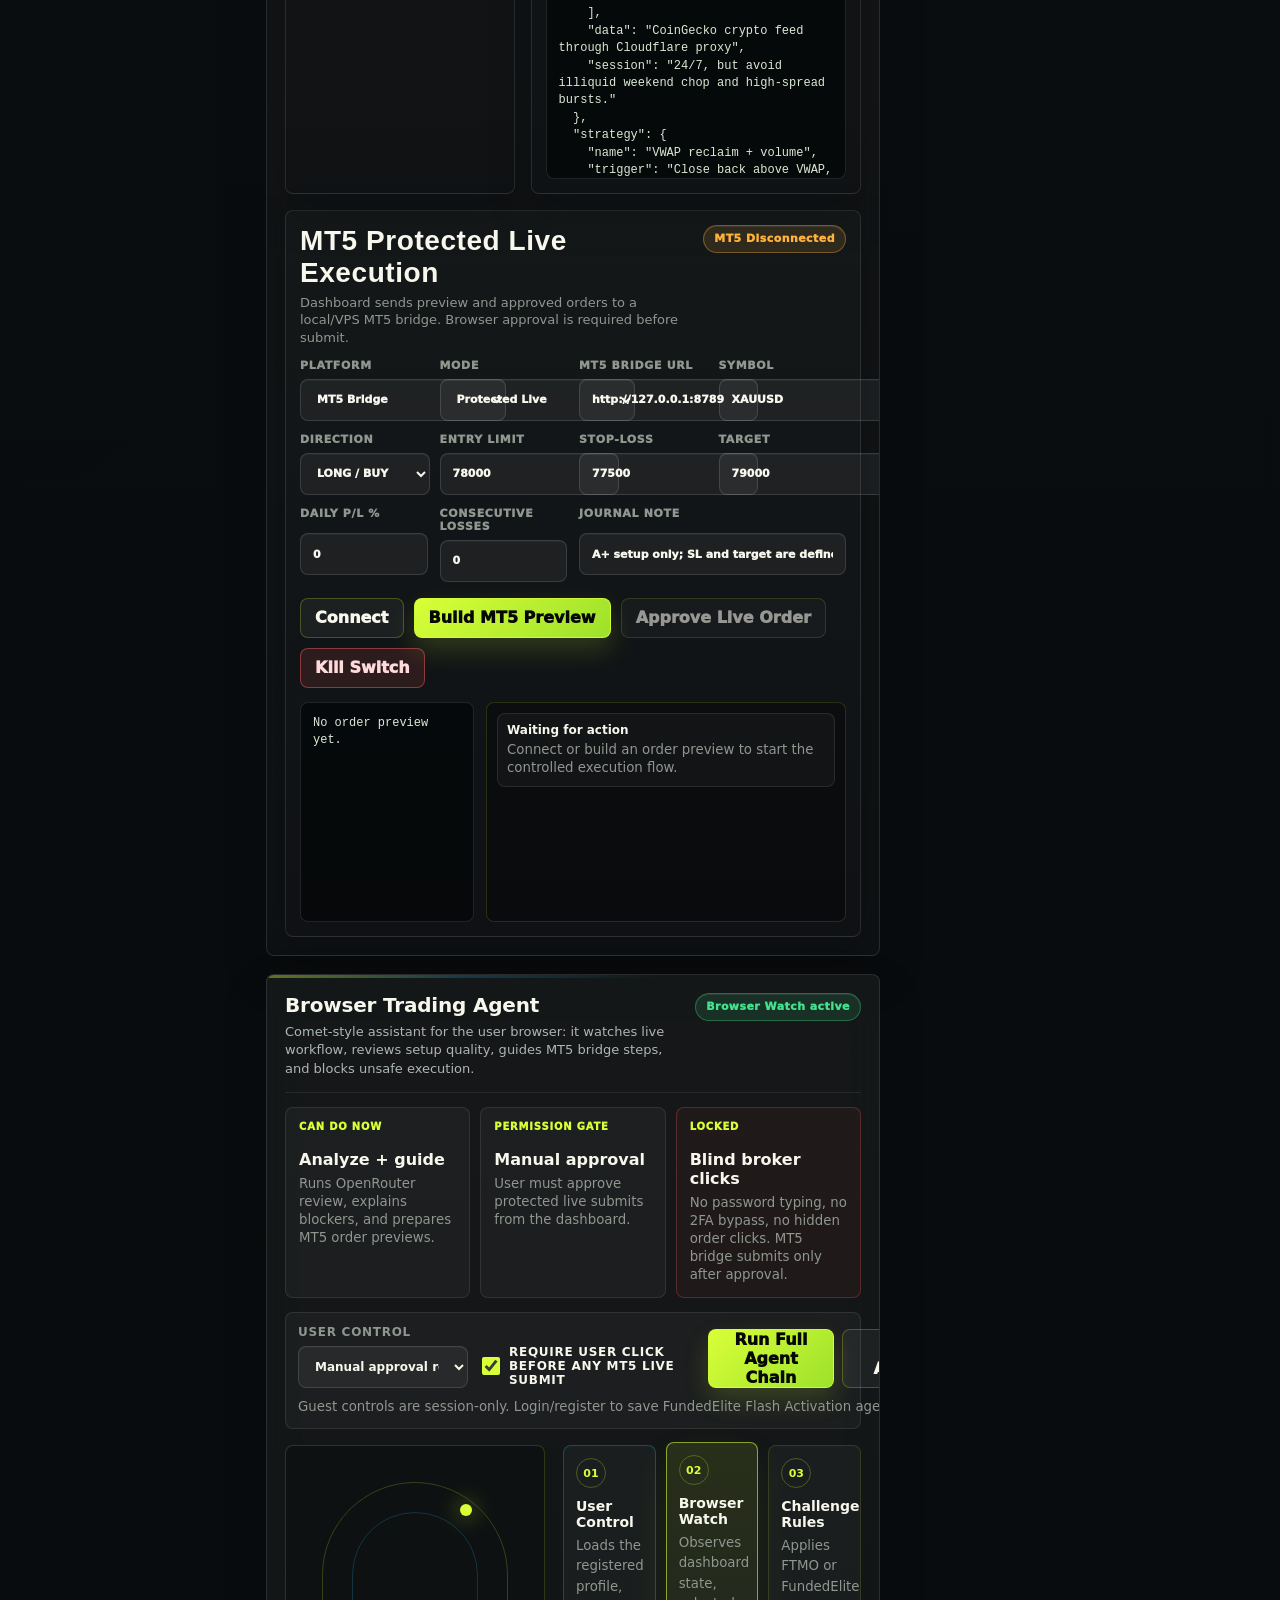
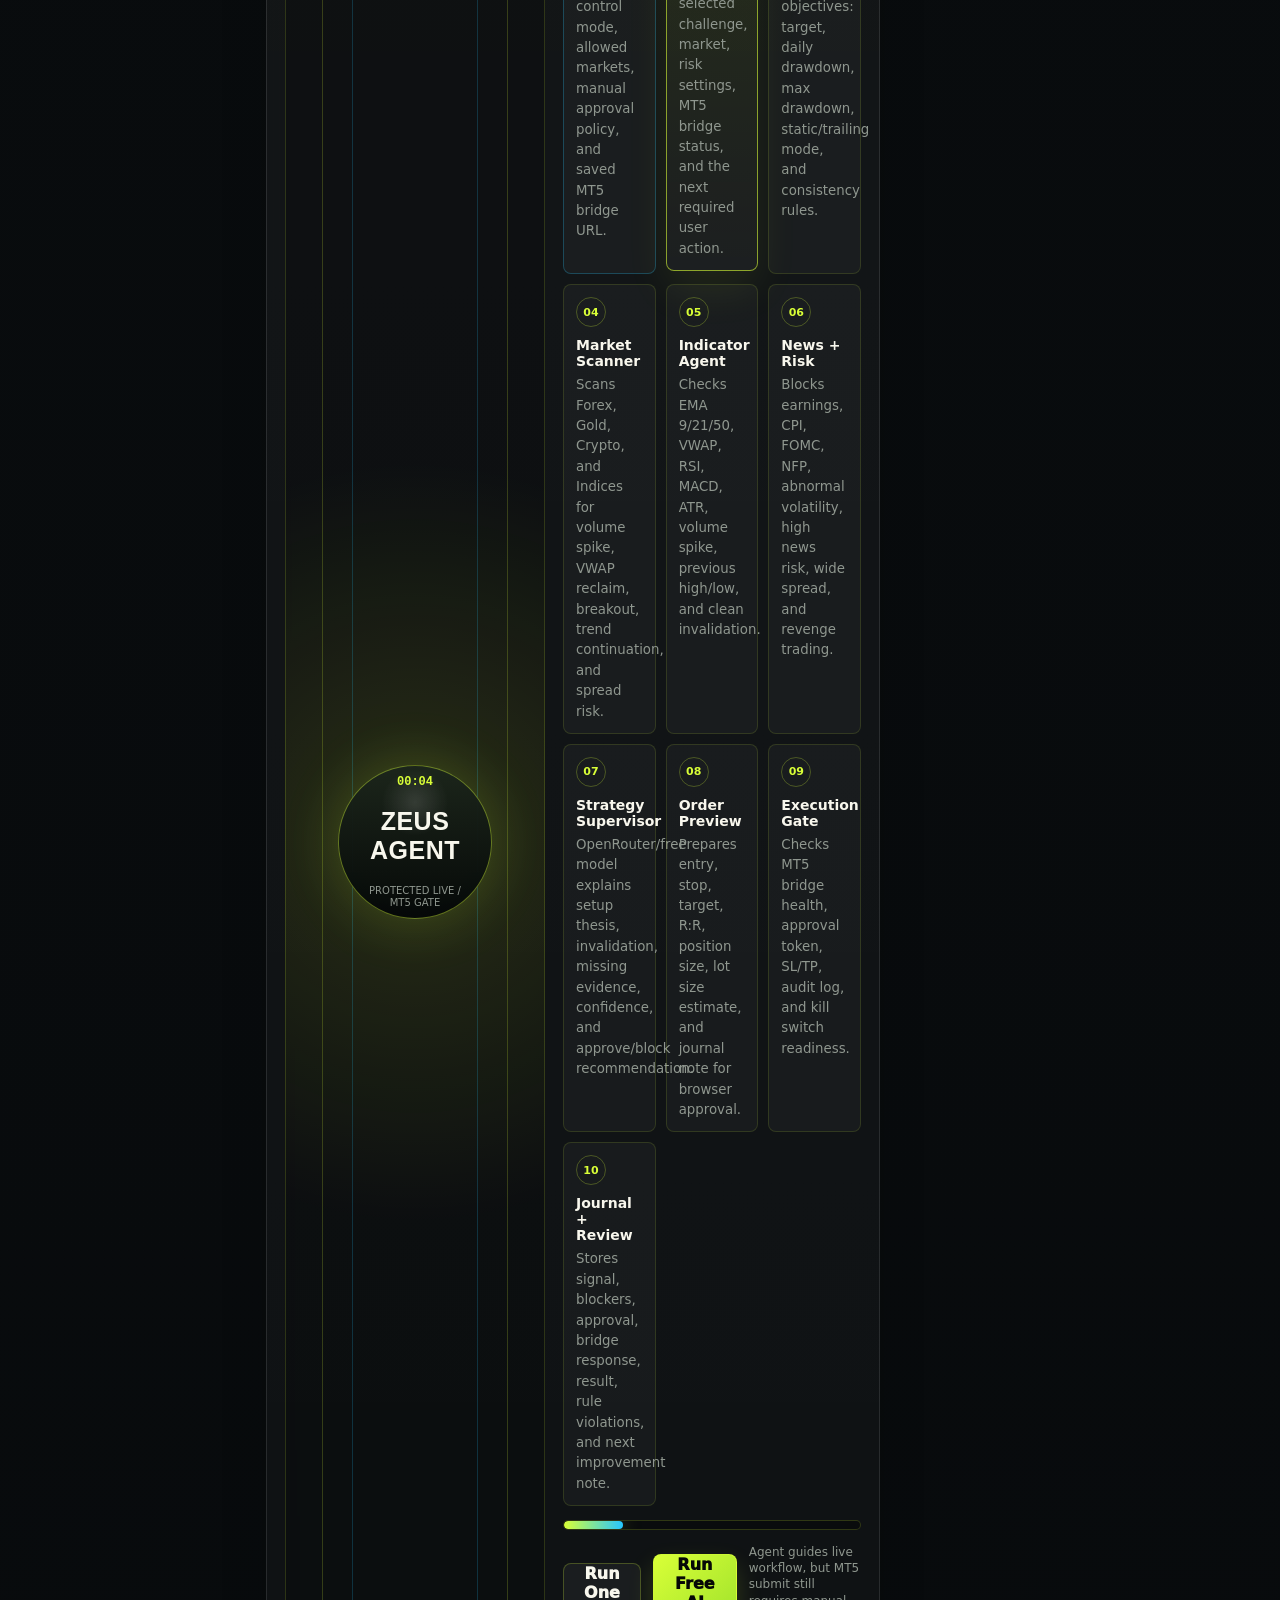
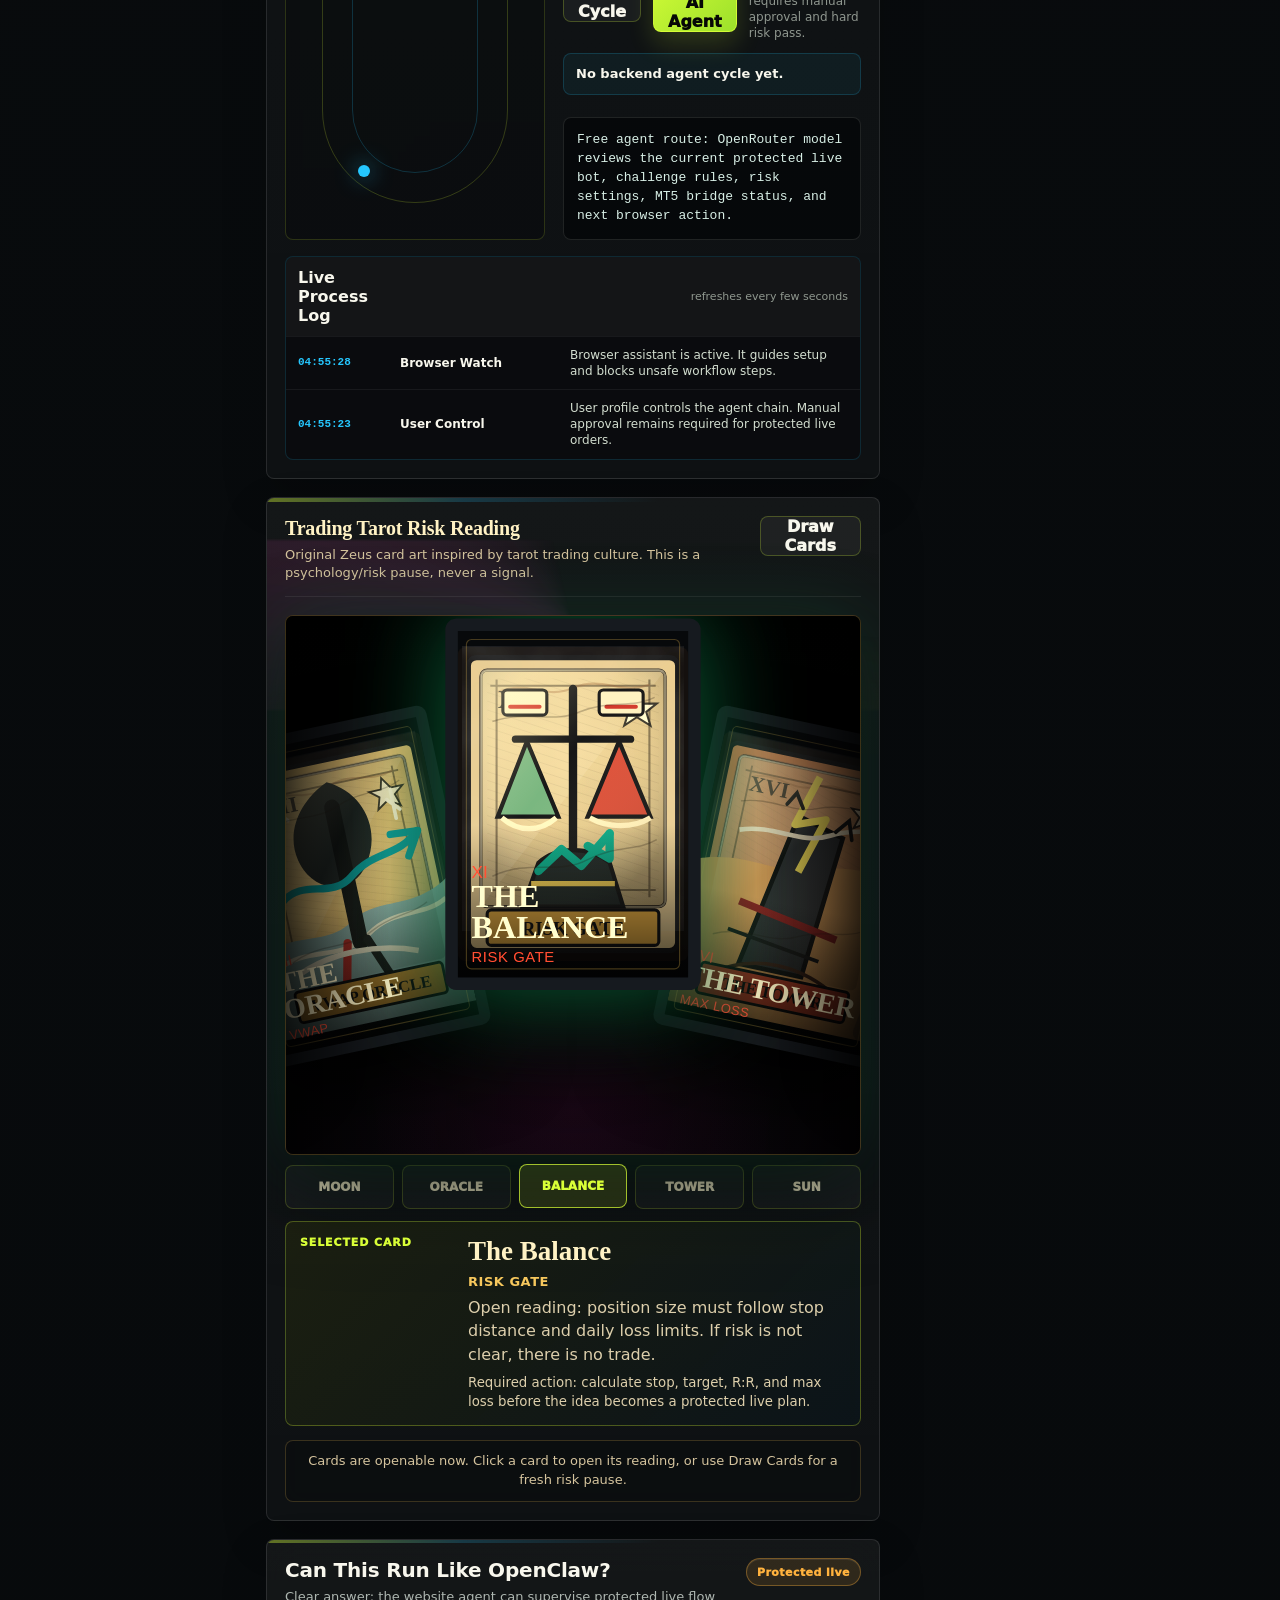
==== commit 77bf58b7: "Add cloud journal audit trail" ====
--- a/index.html
+++ b/index.html
@@ -1325,7 +1325,10 @@
                   <h2>Trade Journal</h2>
                   <p>Write the reason before the trade exists.</p>
                 </div>
-                <button id="addJournal" class="secondary-action" type="button">Add Note</button>
+                <div class="journal-actions">
+                  <button id="refreshJournalCloud" class="secondary-action" type="button">Sync Cloud Audit</button>
+                  <button id="addJournal" class="secondary-action" type="button">Add Note</button>
+                </div>
               </div>
               <textarea id="journalText" rows="4" placeholder="Example: XAUUSD H1 liquidity sweep near resistance. I will only act after close confirmation and fixed SL."></textarea>
               <div id="journalEntries" class="journal-entries"></div>
--- a/styles.css
+++ b/styles.css
@@ -4668,6 +4668,41 @@
 
 .journal-entry {
   padding: 10px;
+}
+
+.journal-actions {
+  display: flex;
+  flex-wrap: wrap;
+  gap: 8px;
+  justify-content: flex-end;
+}
+
+.journal-sync-status,
+.journal-section-label {
+  border-radius: 999px;
+  padding: 7px 10px;
+  color: var(--muted);
+  background: rgba(255, 255, 255, 0.045);
+  font-size: 11px;
+  font-weight: 950;
+  text-transform: uppercase;
+}
+
+.journal-section-label {
+  width: fit-content;
+  color: var(--accent);
+  background: rgba(216, 255, 55, 0.08);
+}
+
+.journal-entry strong {
+  display: block;
+  margin-bottom: 4px;
+  color: var(--ink);
+  font-size: 12px;
+}
+
+.journal-entry.cloud {
+  border-color: rgba(37, 199, 255, 0.18);
 }
 
 .journal-entry time {
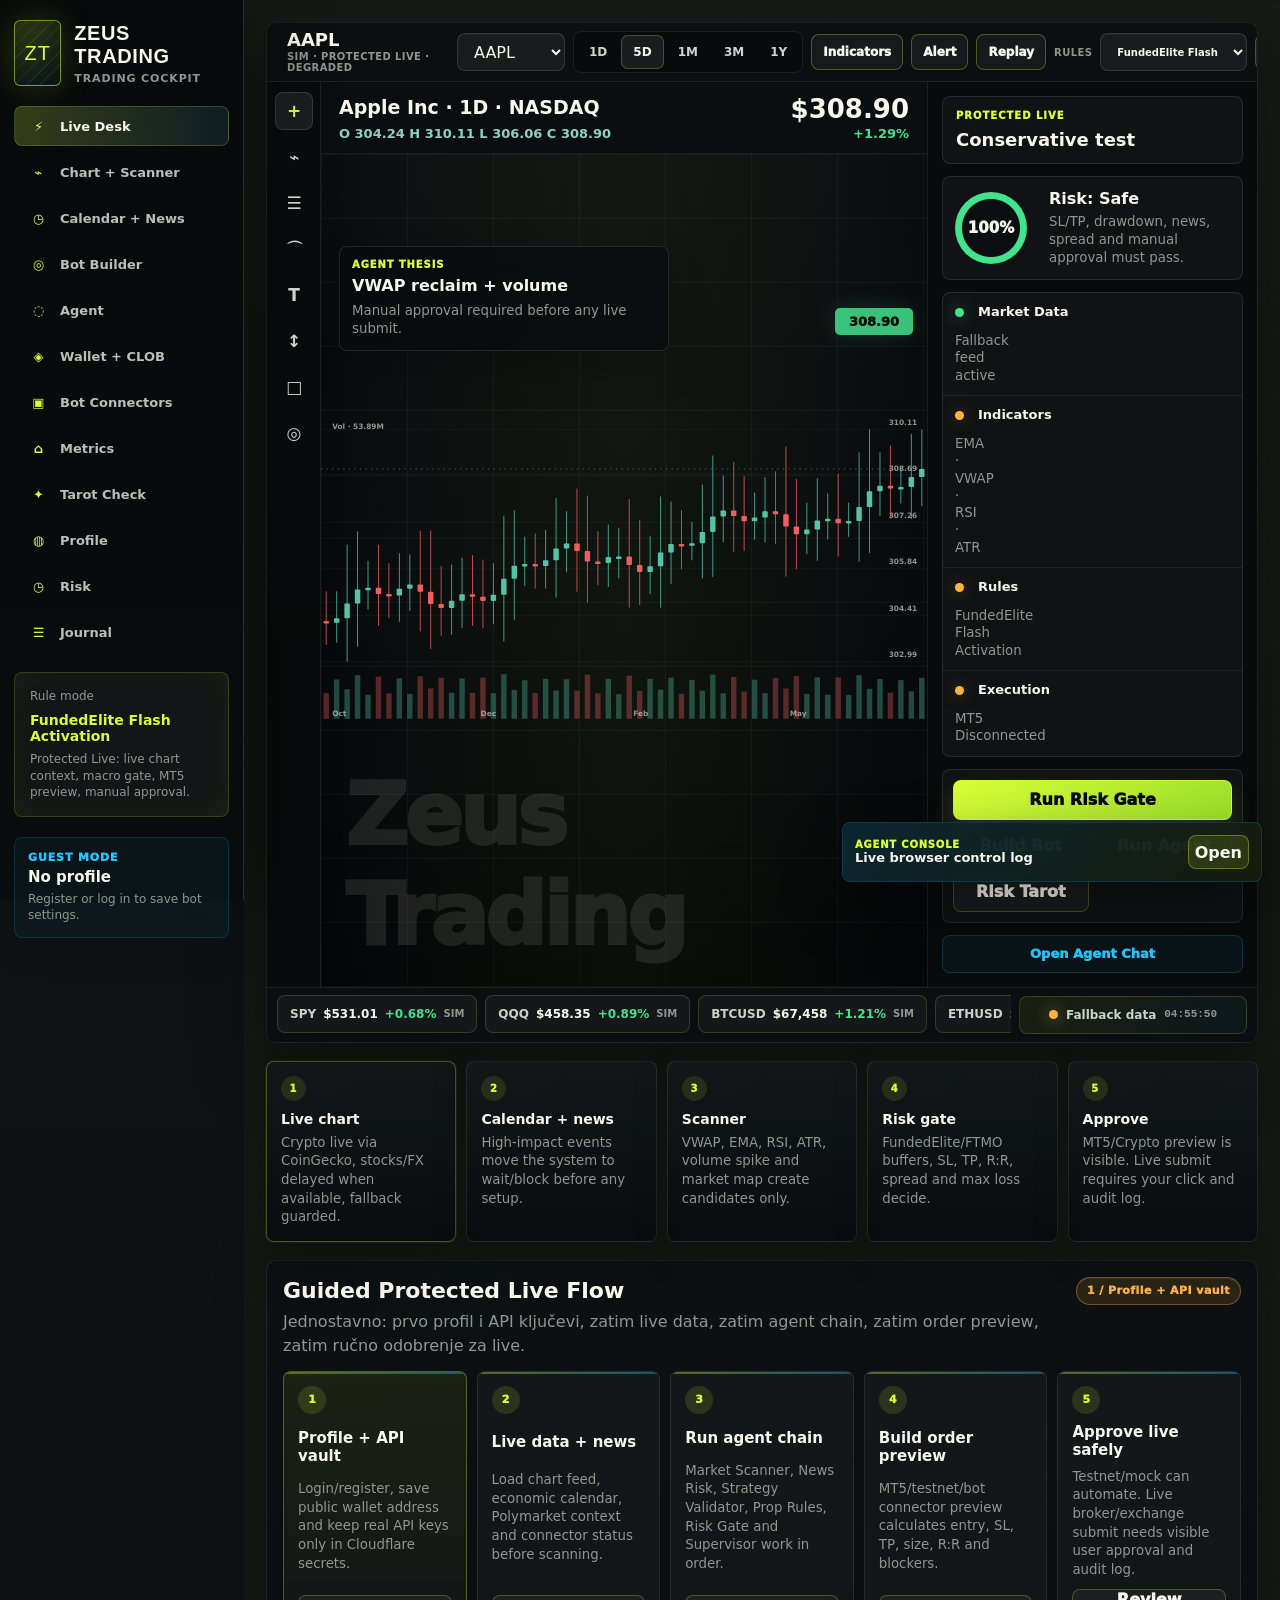
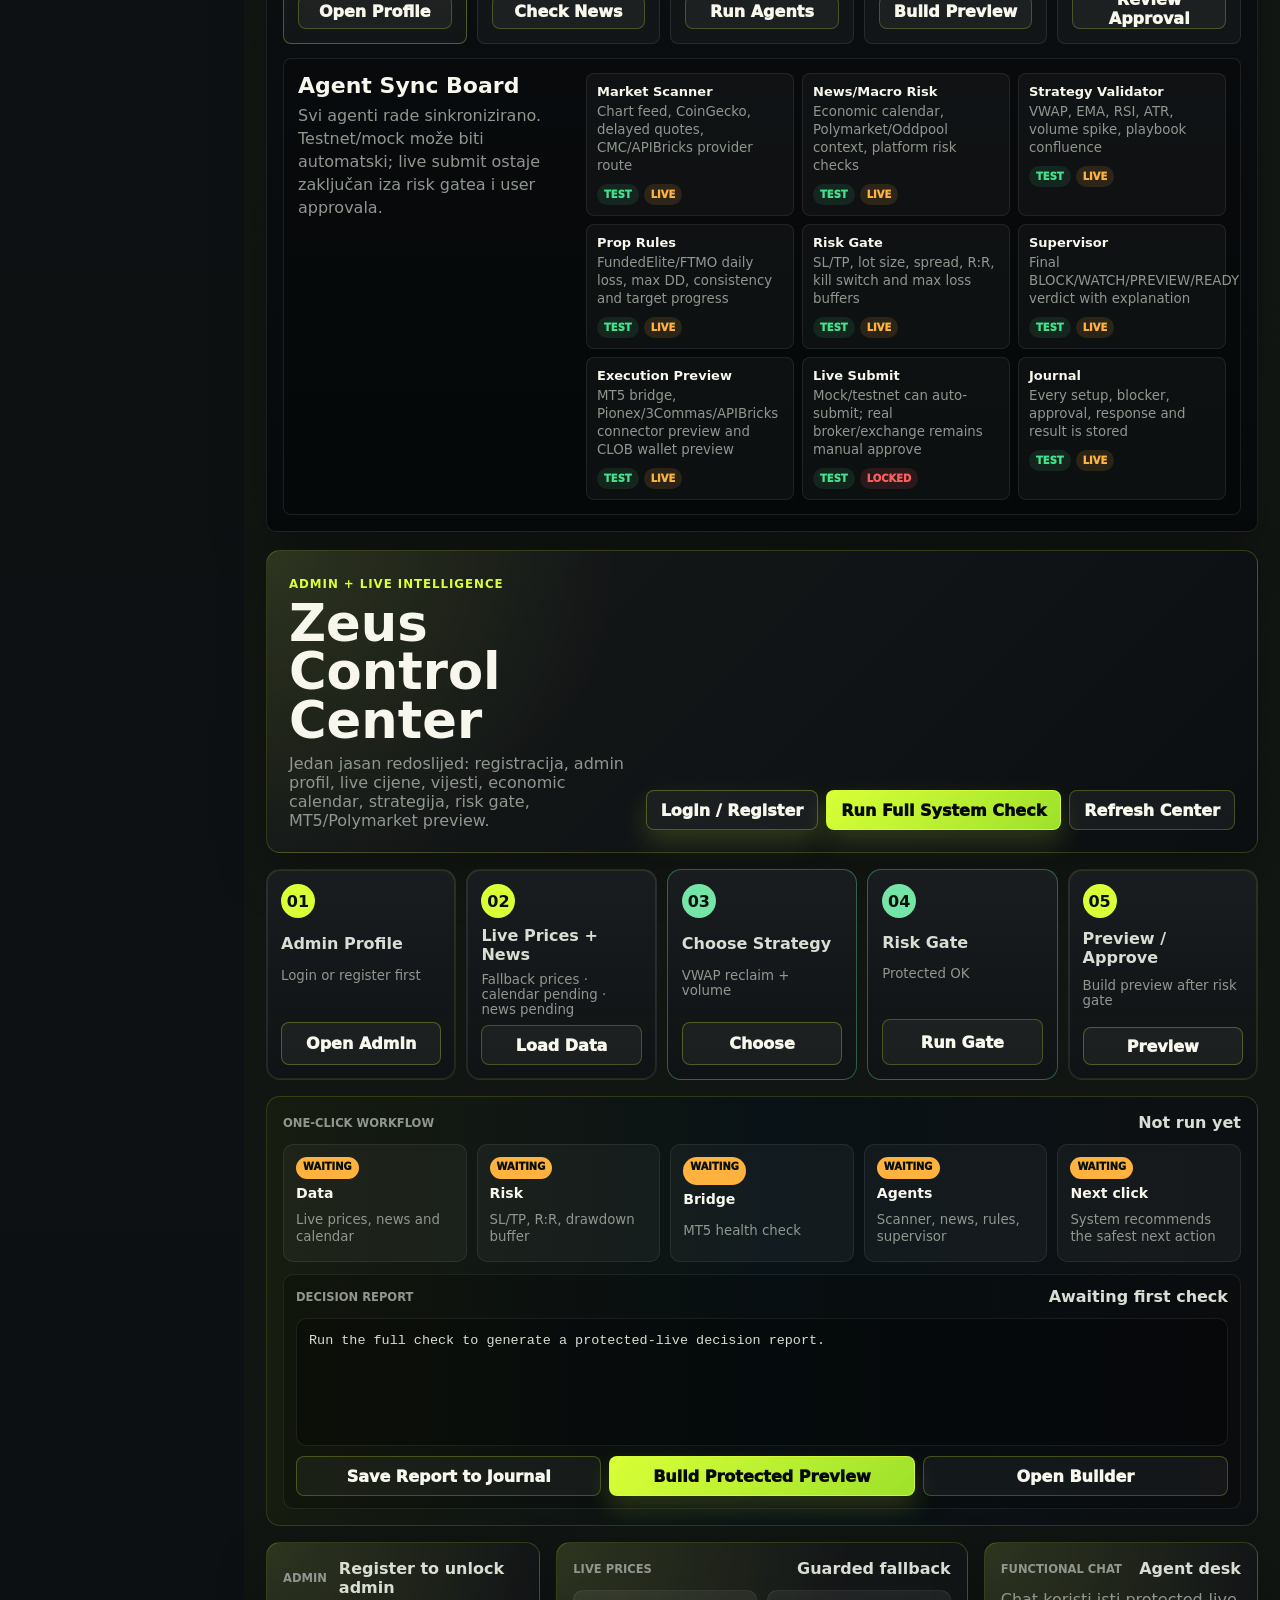
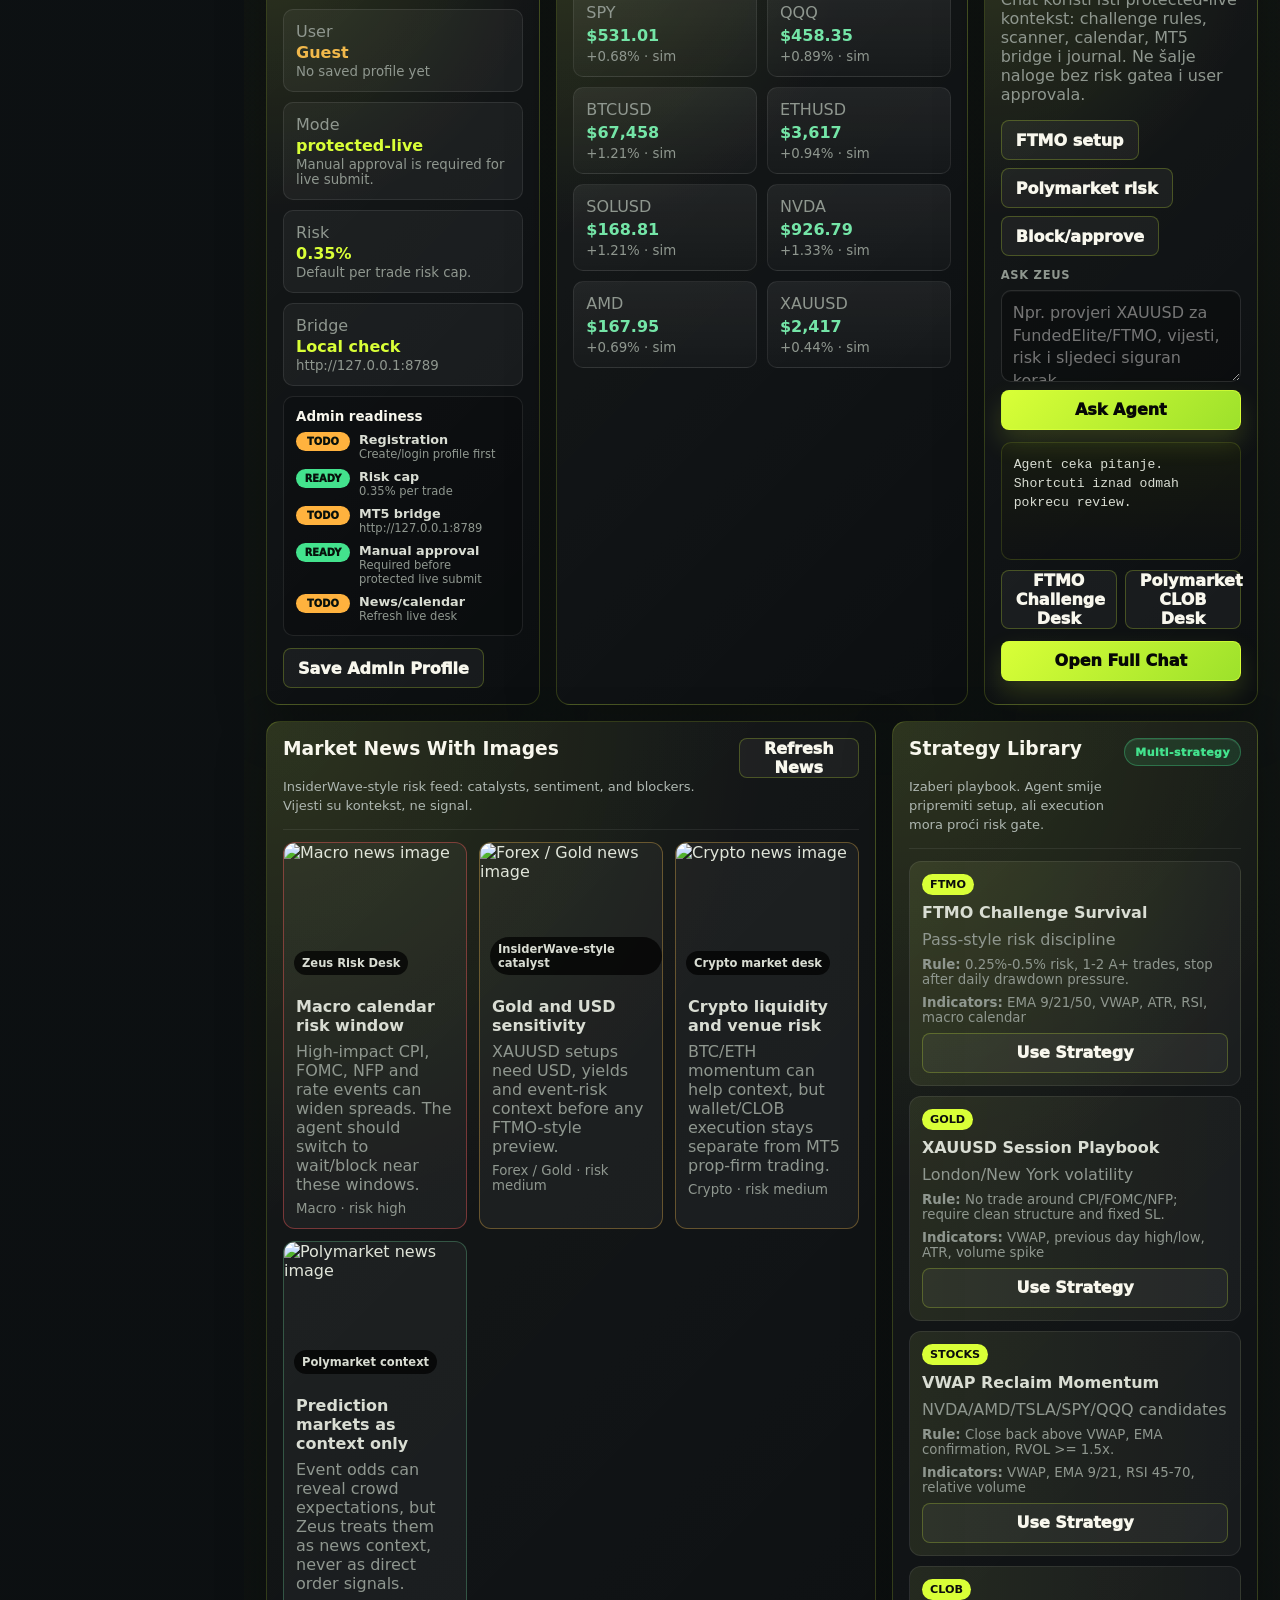
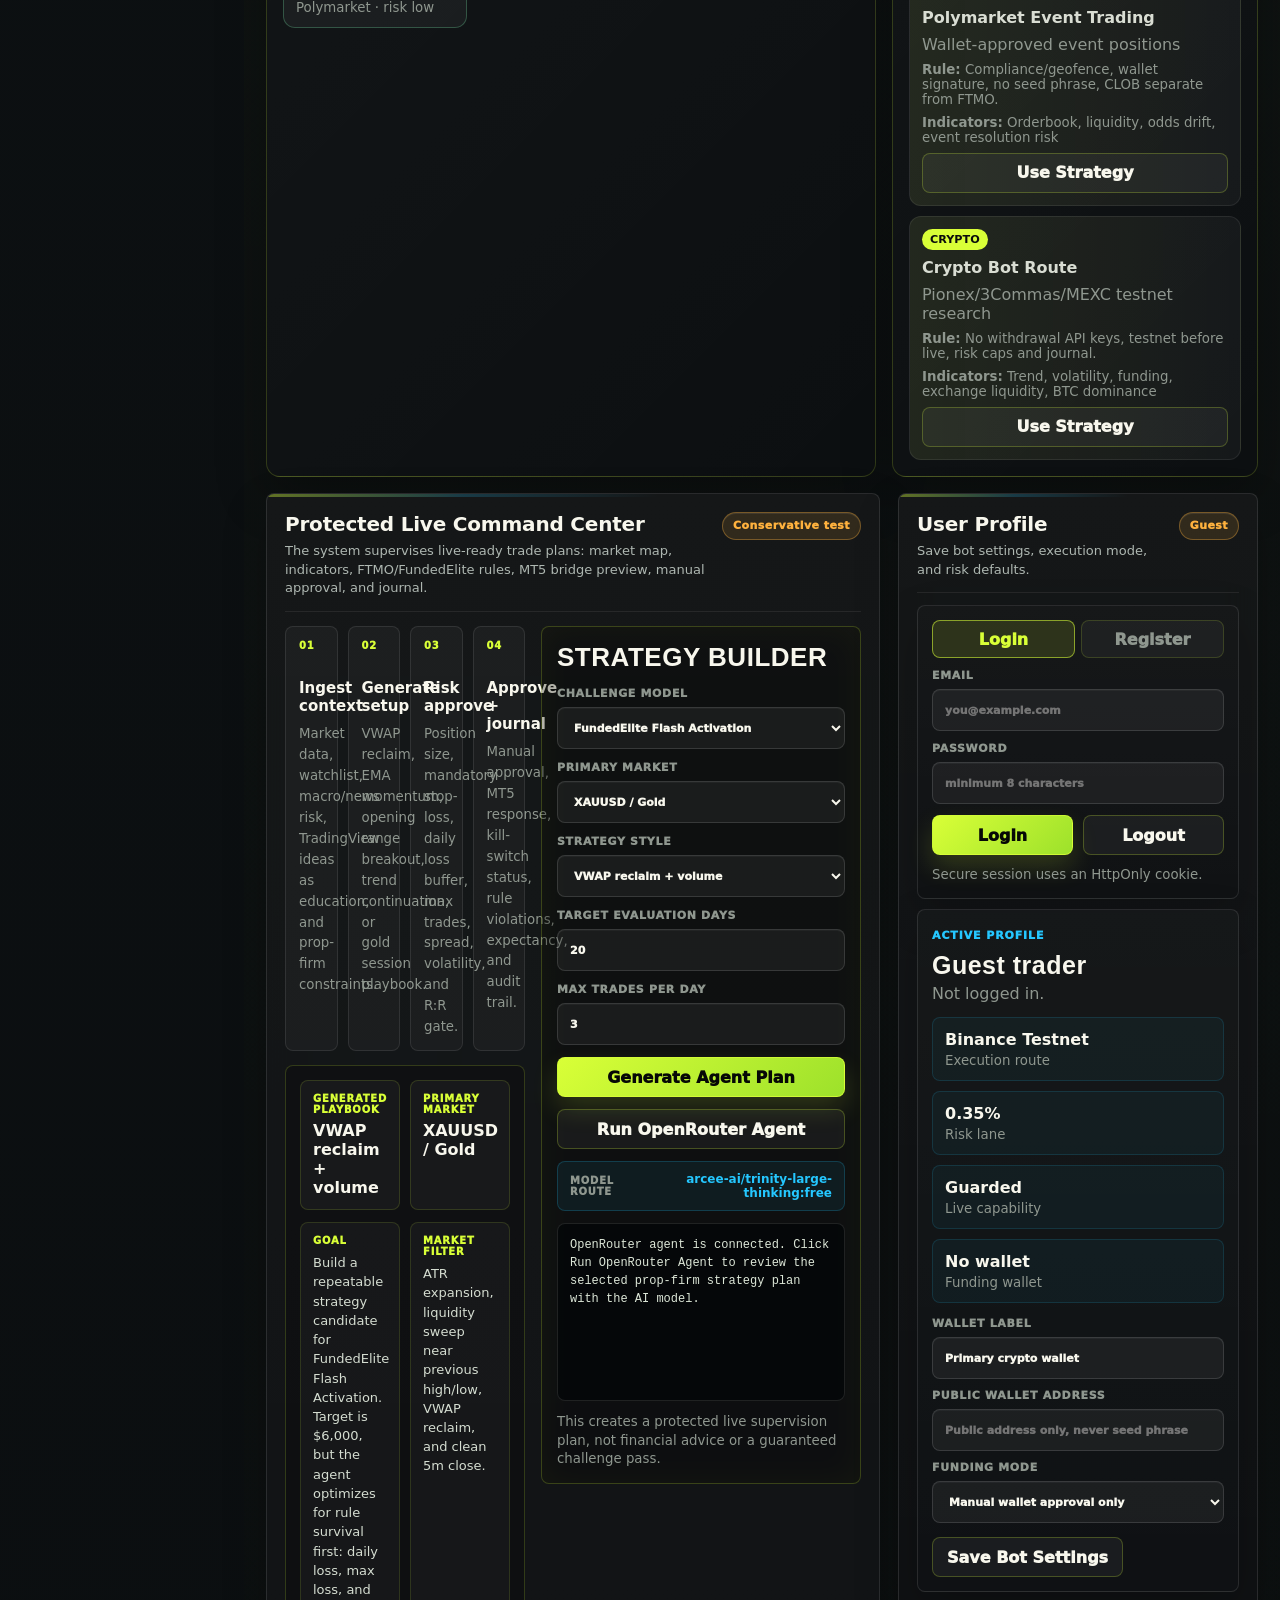
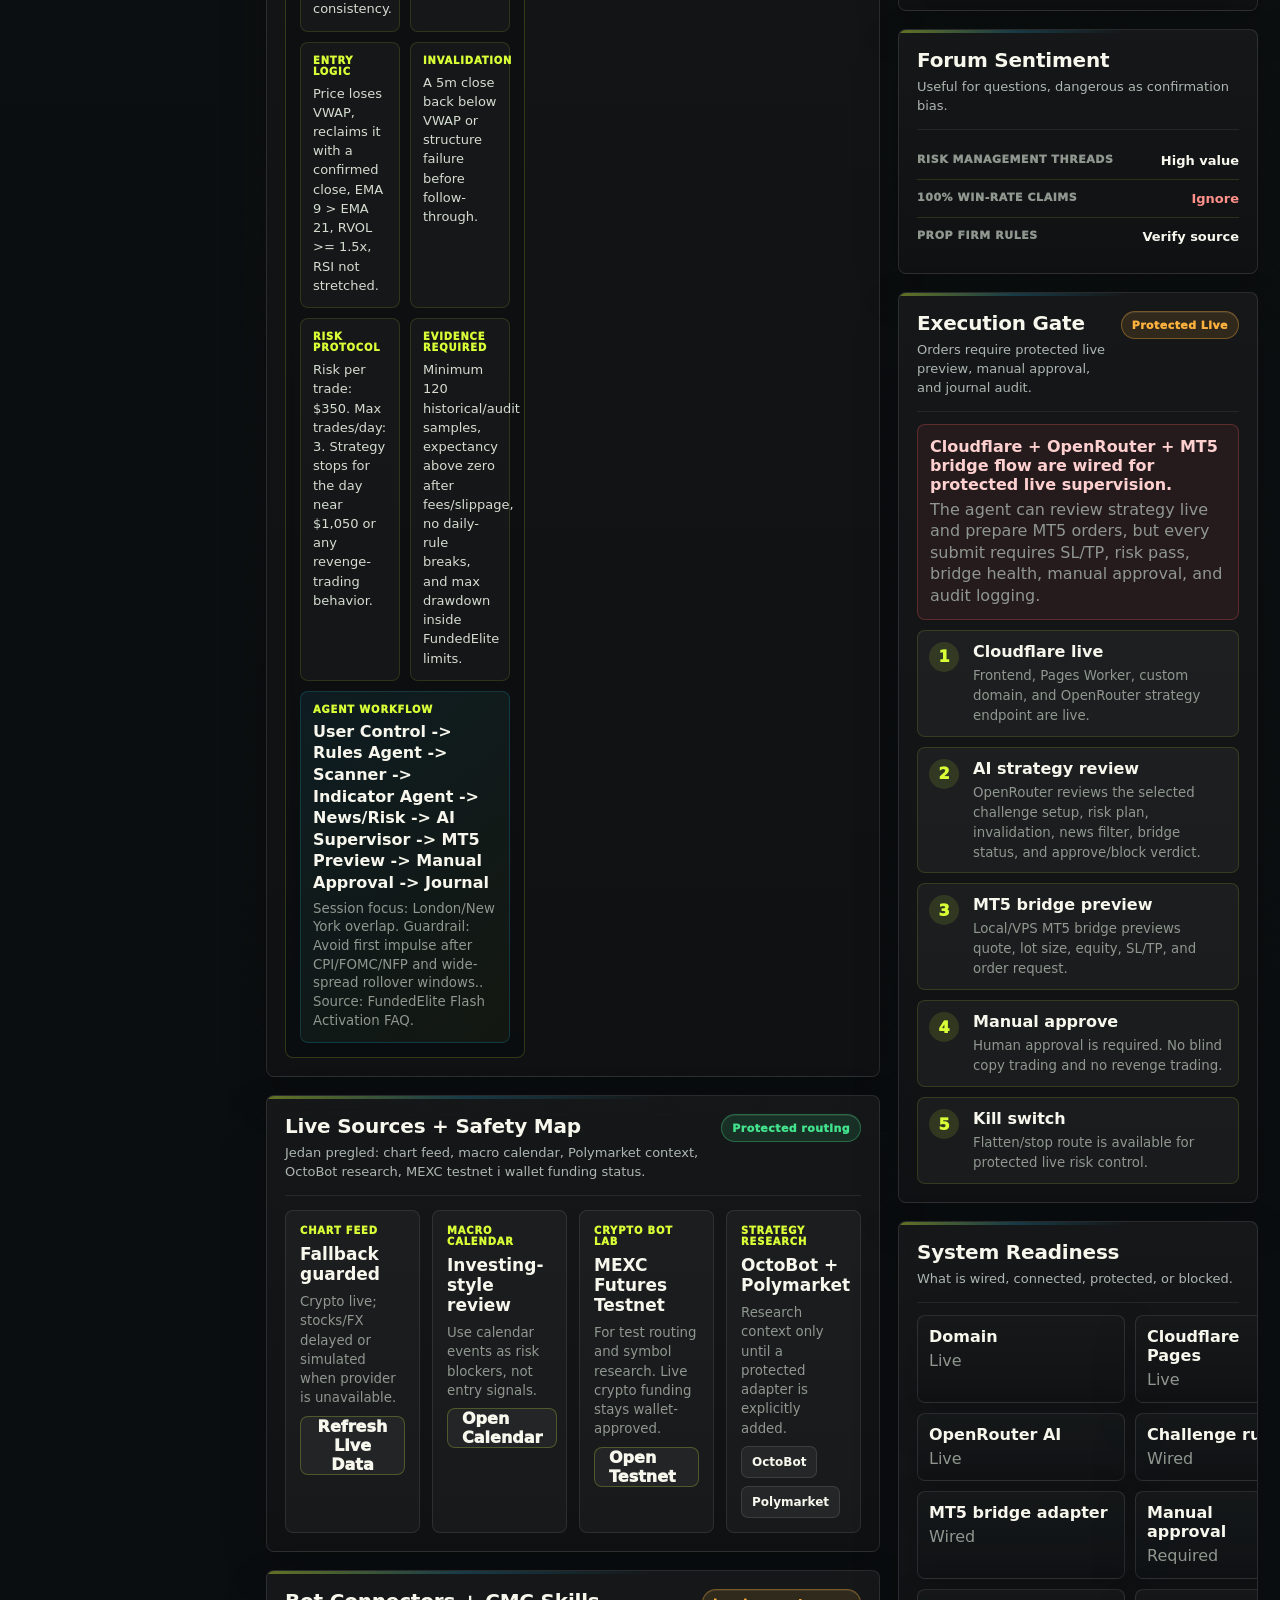
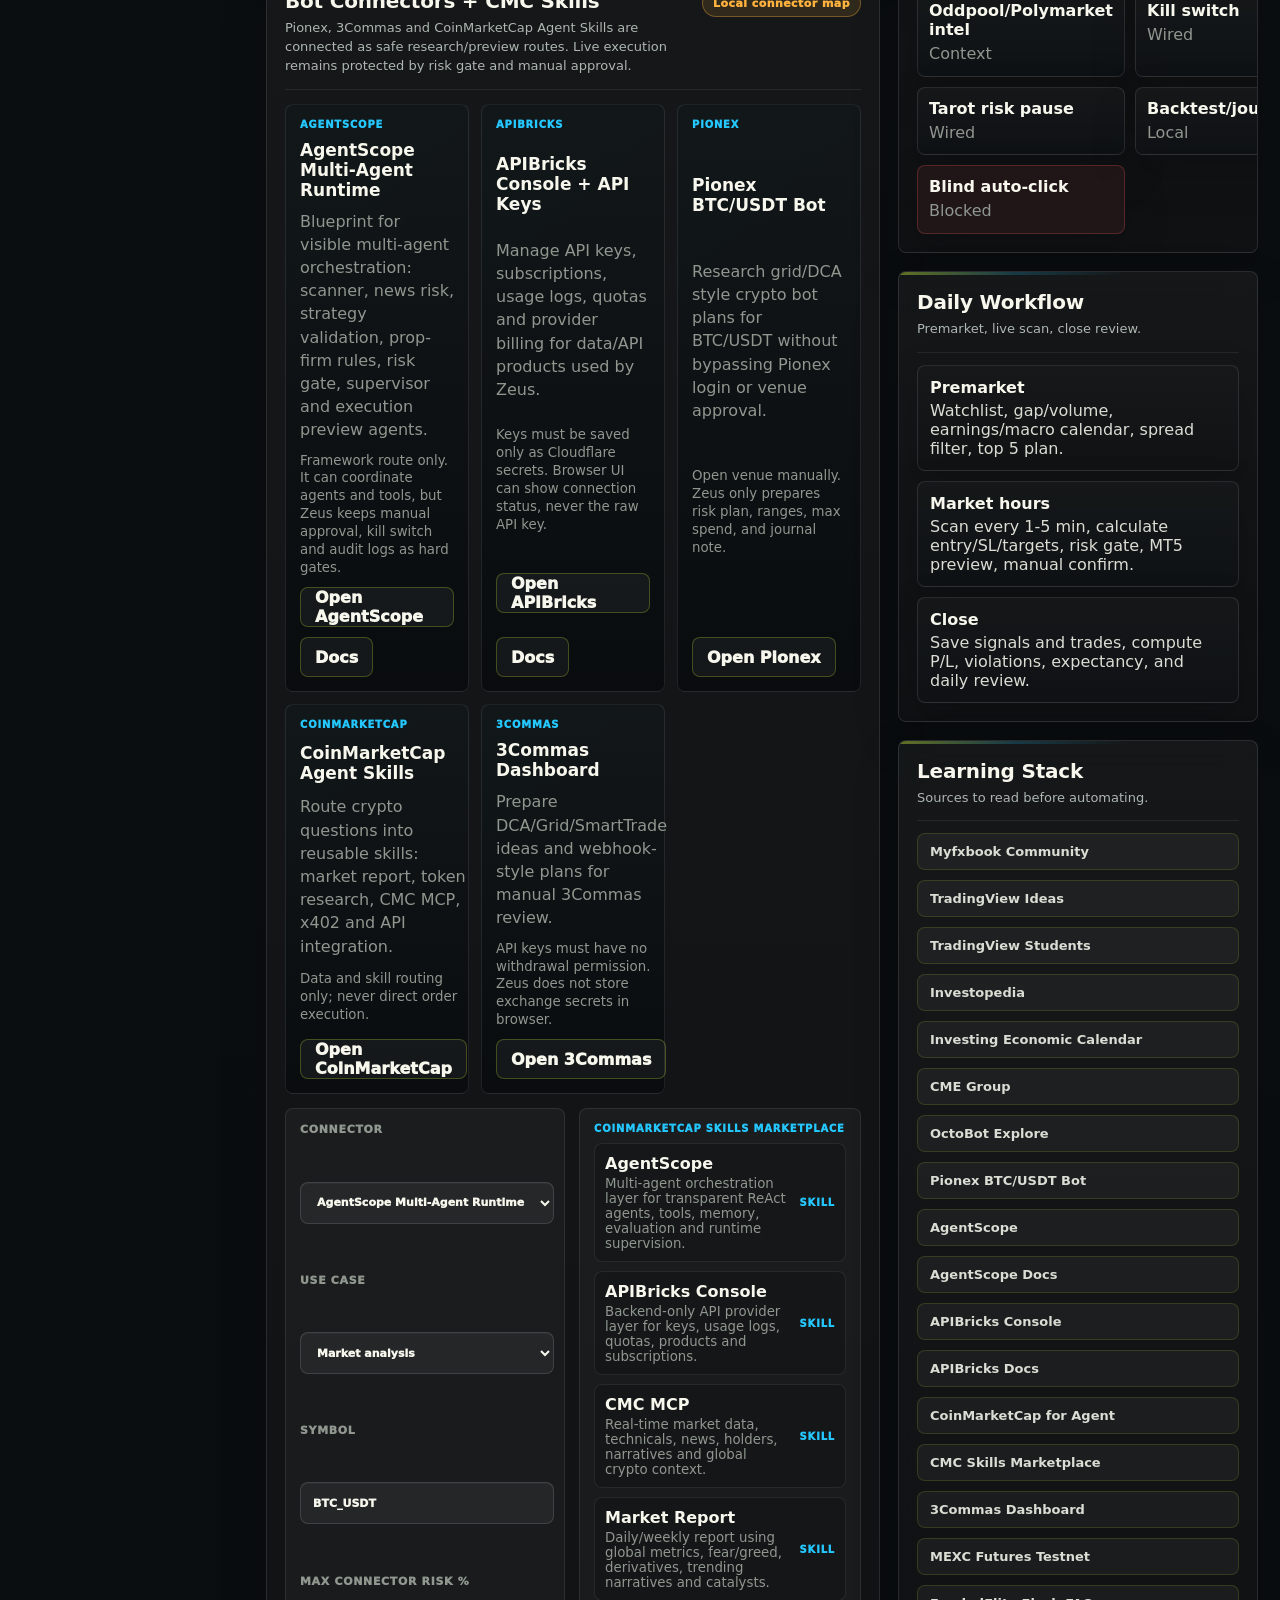
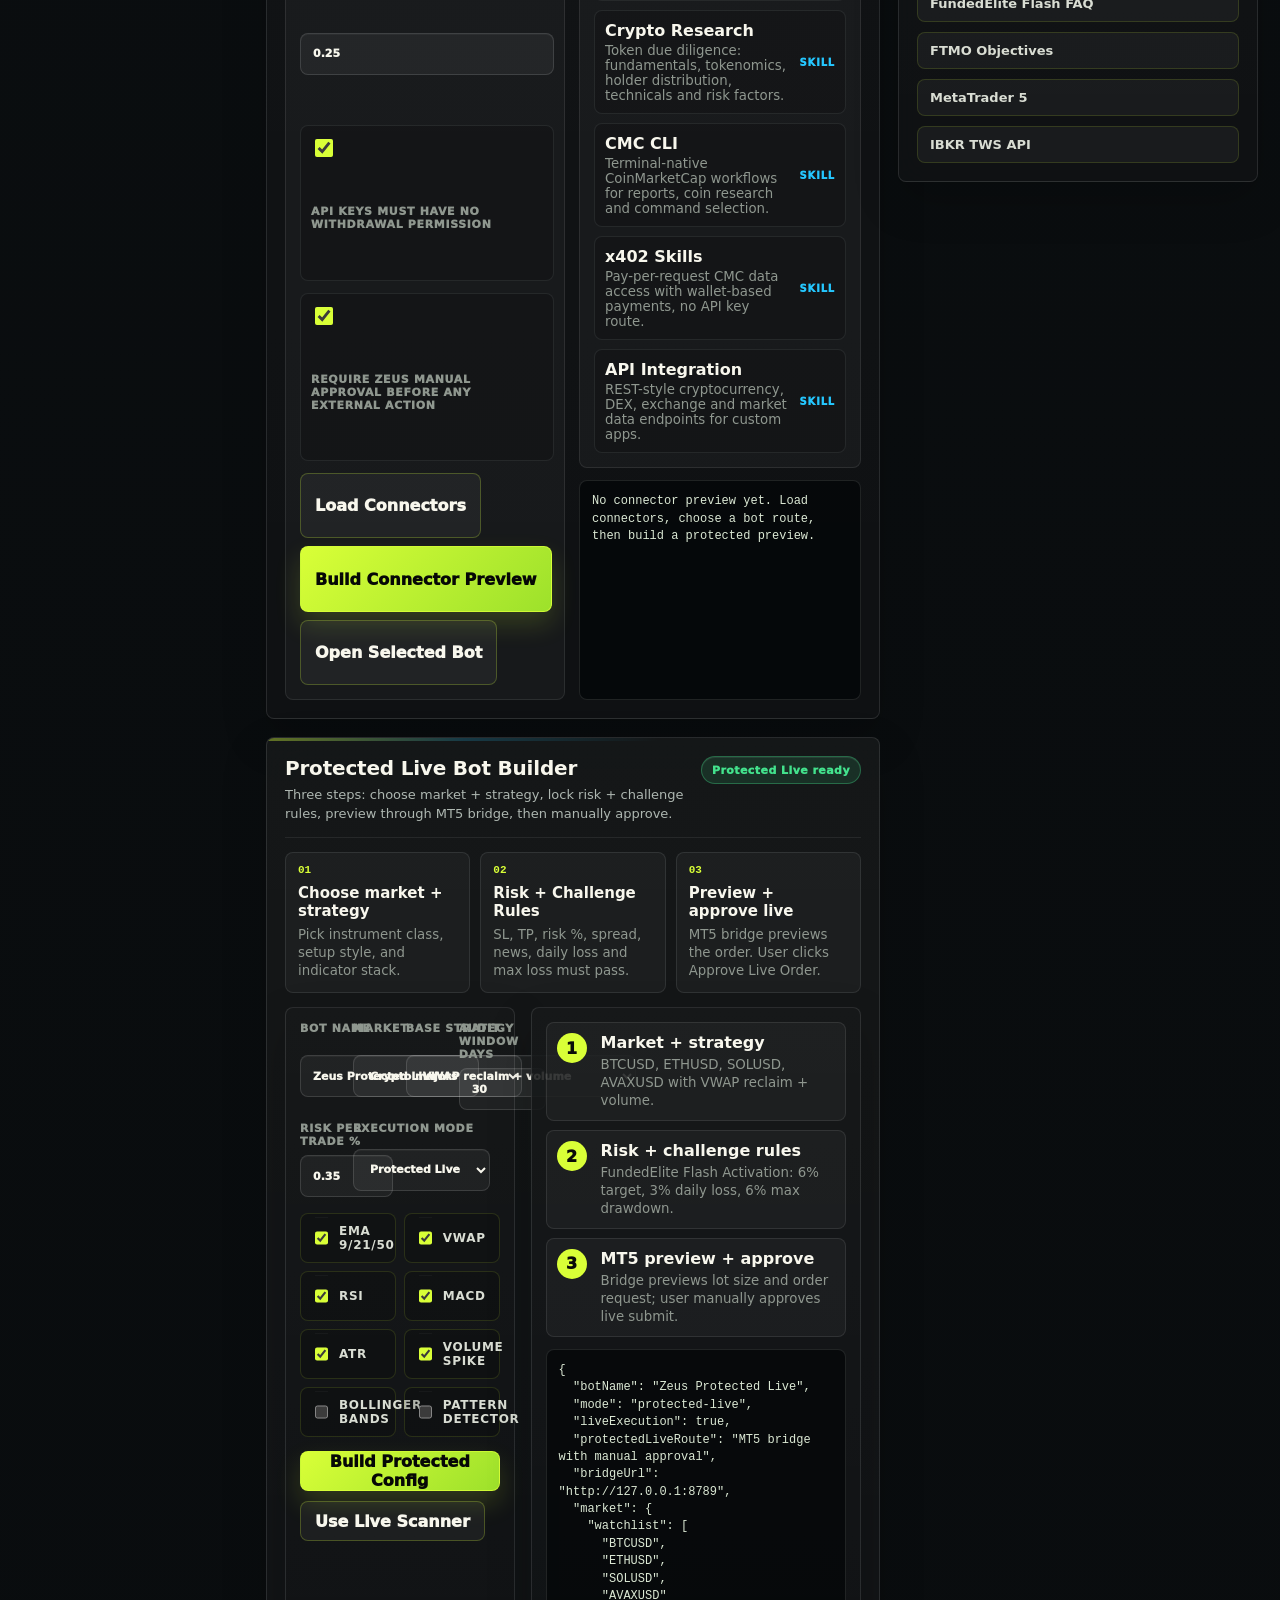
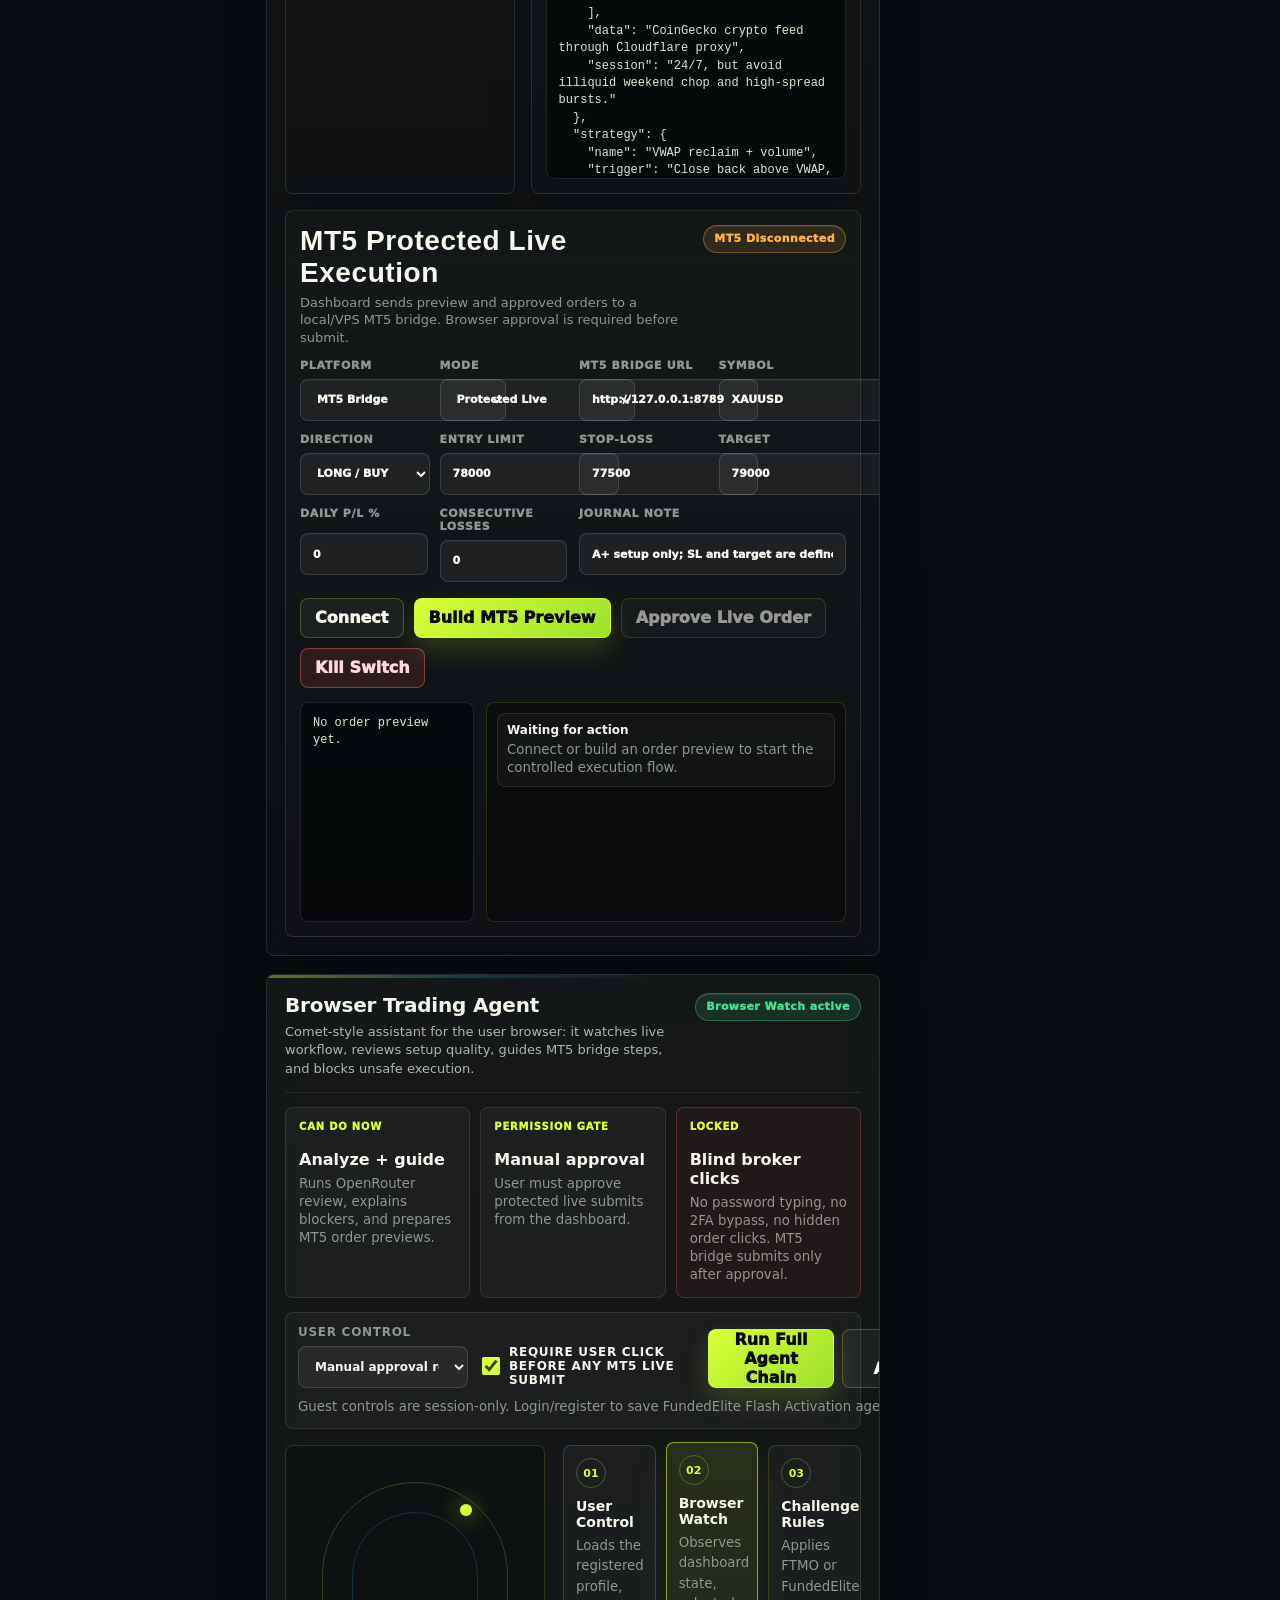
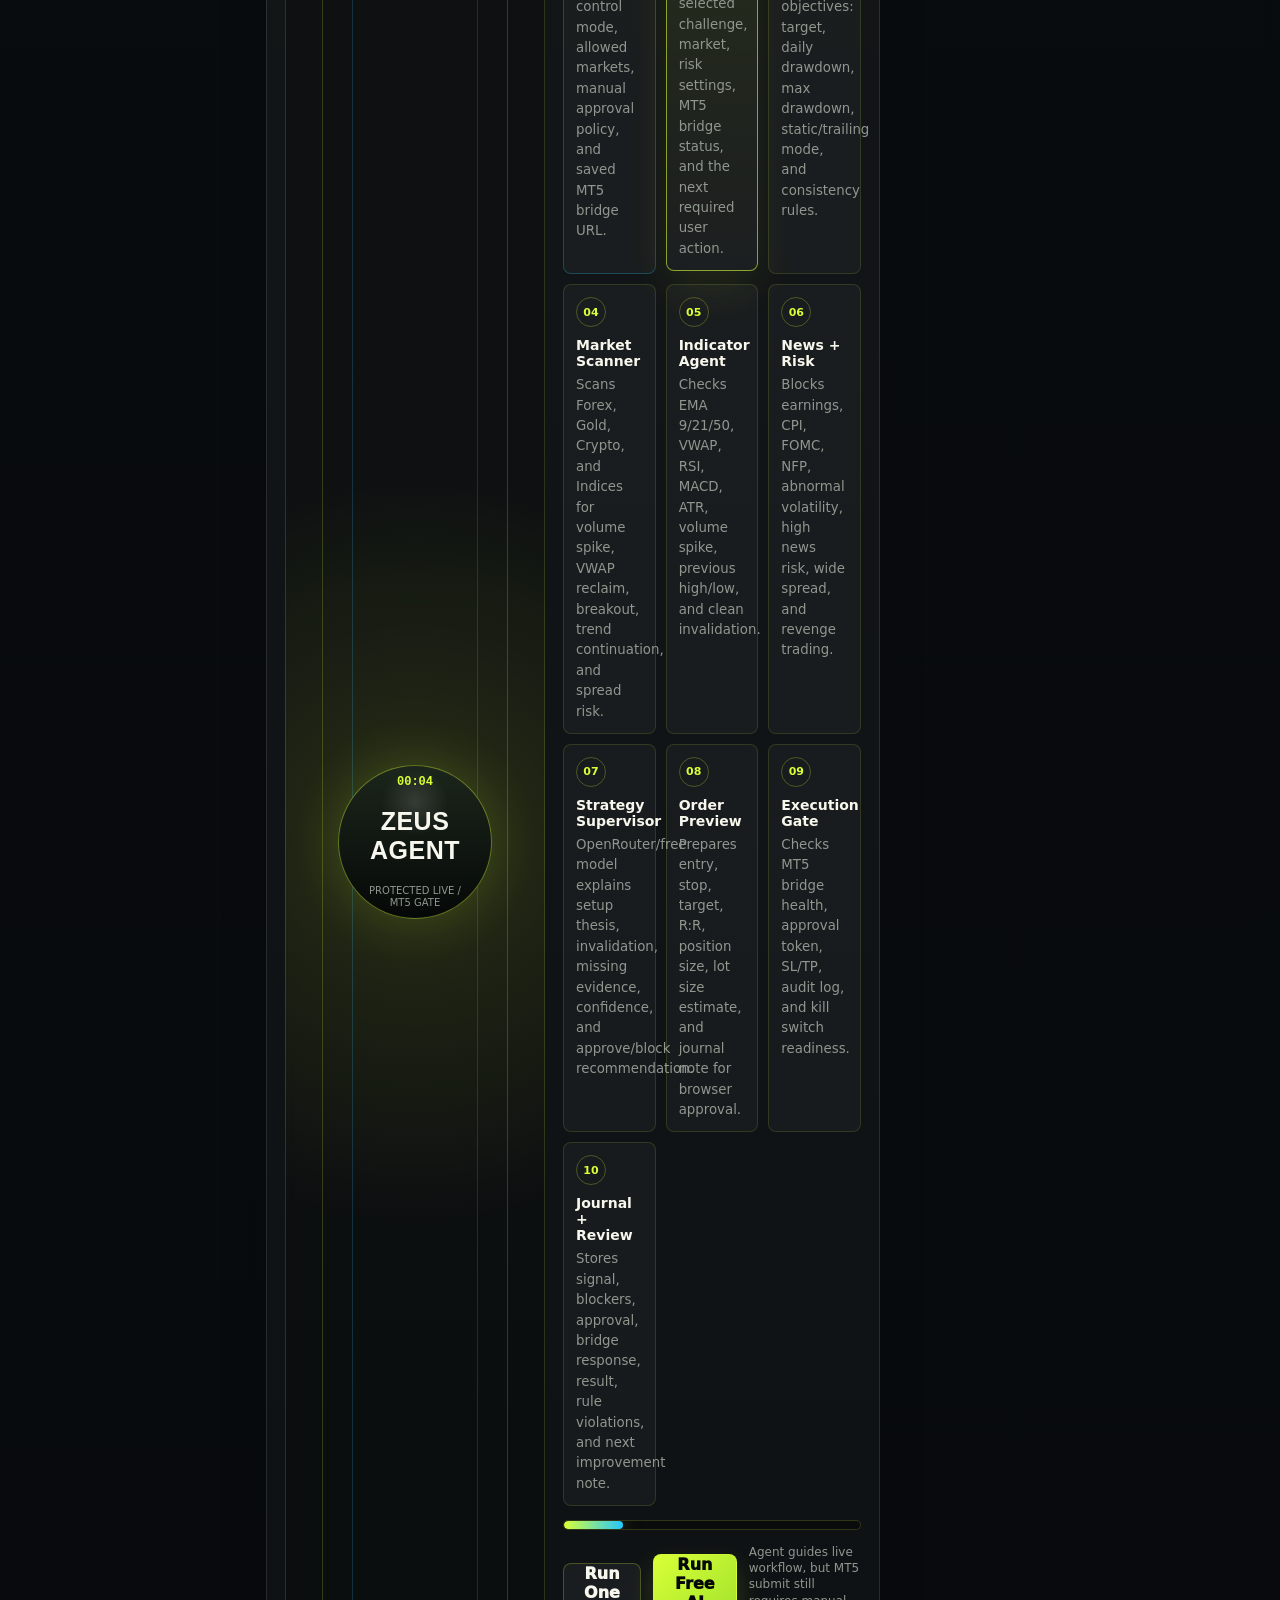
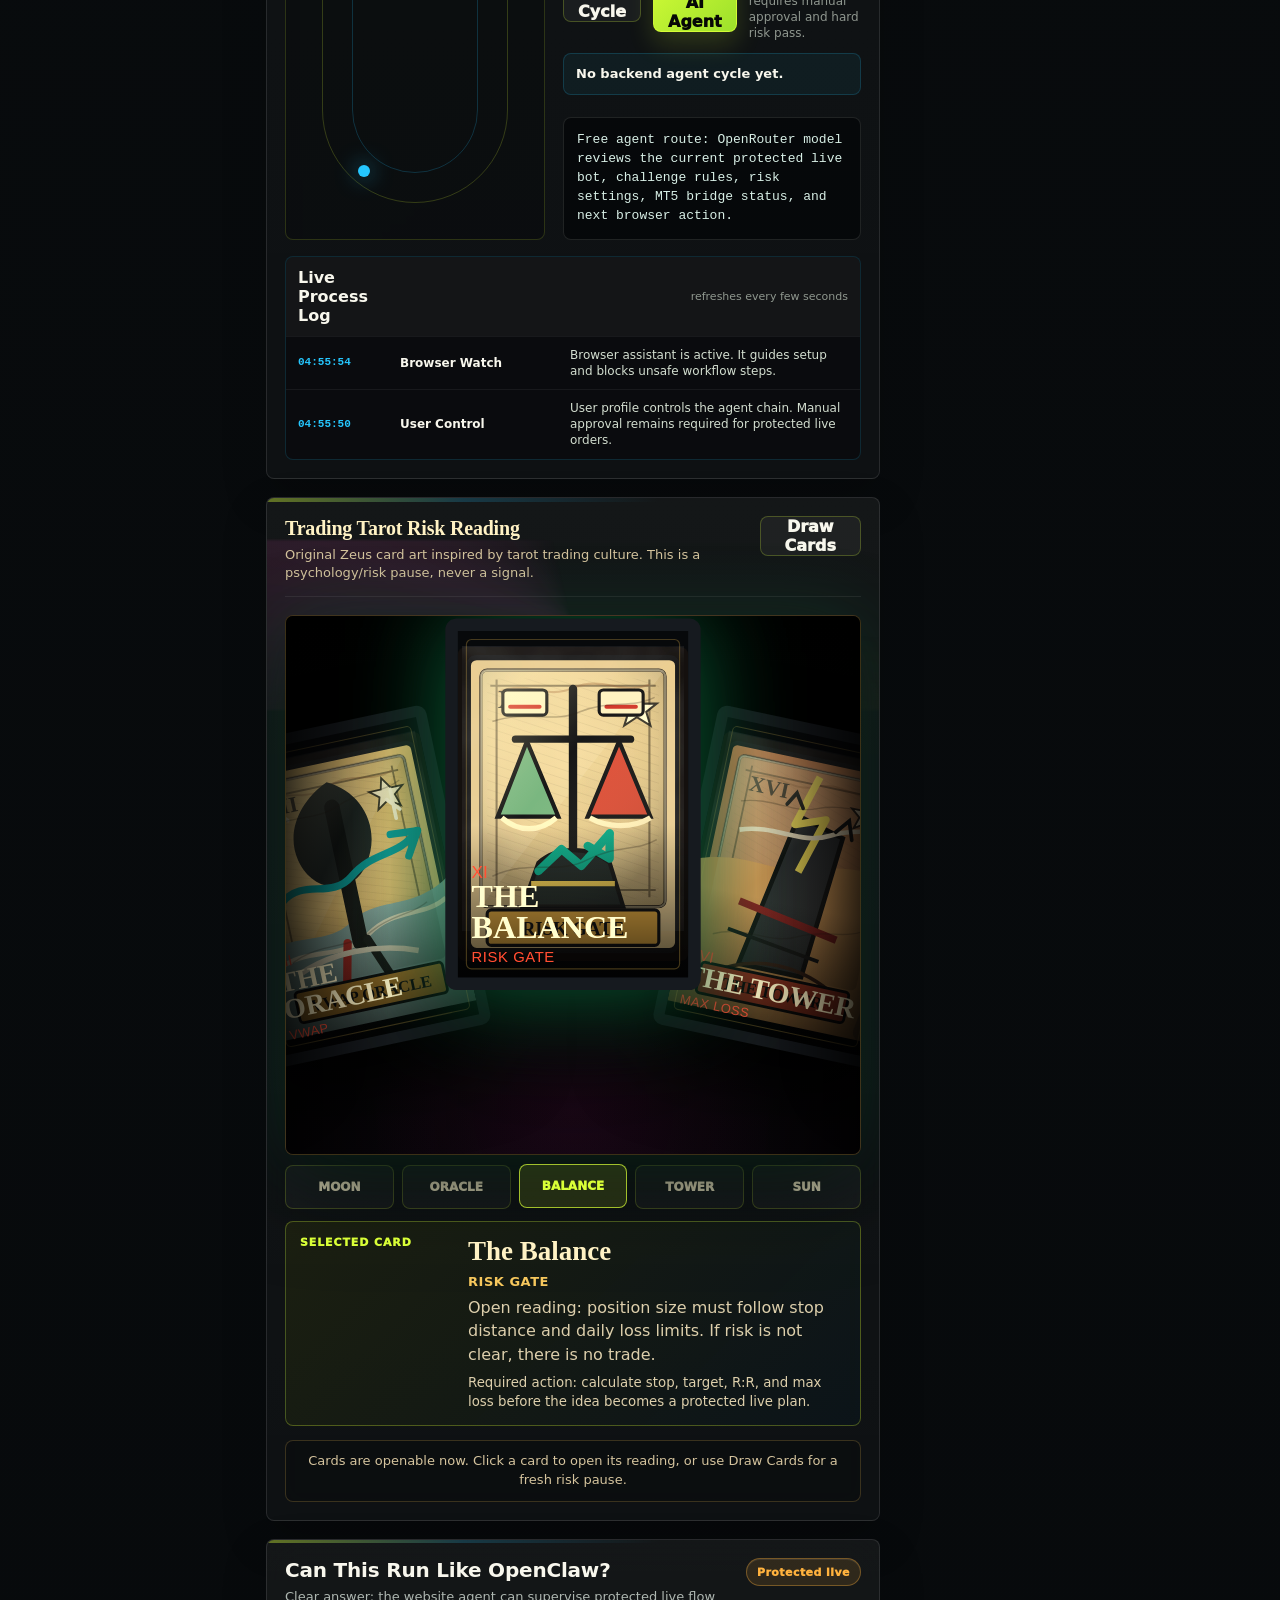
==== commit 044efb1e: "Add audit summary metrics" ====
--- a/index.html
+++ b/index.html
@@ -1331,6 +1331,7 @@
                 </div>
               </div>
               <textarea id="journalText" rows="4" placeholder="Example: XAUUSD H1 liquidity sweep near resistance. I will only act after close confirmation and fixed SL."></textarea>
+              <div id="auditSummaryGrid" class="audit-summary-grid"></div>
               <div id="journalEntries" class="journal-entries"></div>
             </section>
           </div>
--- a/styles.css
+++ b/styles.css
@@ -552,6 +552,7 @@
   .start-here-flow,
   .system-check-timeline,
   .system-check-actions,
+  .audit-summary-grid,
   .live-intel-grid {
     grid-template-columns: 1fr;
   }
@@ -4675,6 +4676,45 @@
   flex-wrap: wrap;
   gap: 8px;
   justify-content: flex-end;
+}
+
+.audit-summary-grid {
+  display: grid;
+  grid-template-columns: repeat(3, minmax(0, 1fr));
+  gap: 10px;
+  margin: 12px 0;
+}
+
+.audit-summary-grid article {
+  display: grid;
+  gap: 4px;
+  min-height: 86px;
+  border: 1px solid rgba(255, 255, 255, 0.08);
+  border-radius: 10px;
+  padding: 11px;
+  background: rgba(255, 255, 255, 0.04);
+}
+
+.audit-summary-grid article.danger {
+  border-color: rgba(255, 93, 93, 0.28);
+  background: rgba(255, 93, 93, 0.08);
+}
+
+.audit-summary-grid span,
+.audit-summary-grid small {
+  color: var(--muted);
+}
+
+.audit-summary-grid span {
+  font-size: 0.68rem;
+  font-weight: 950;
+  text-transform: uppercase;
+}
+
+.audit-summary-grid strong {
+  color: var(--ink);
+  font-size: 1.05rem;
+  overflow-wrap: anywhere;
 }
 
 .journal-sync-status,
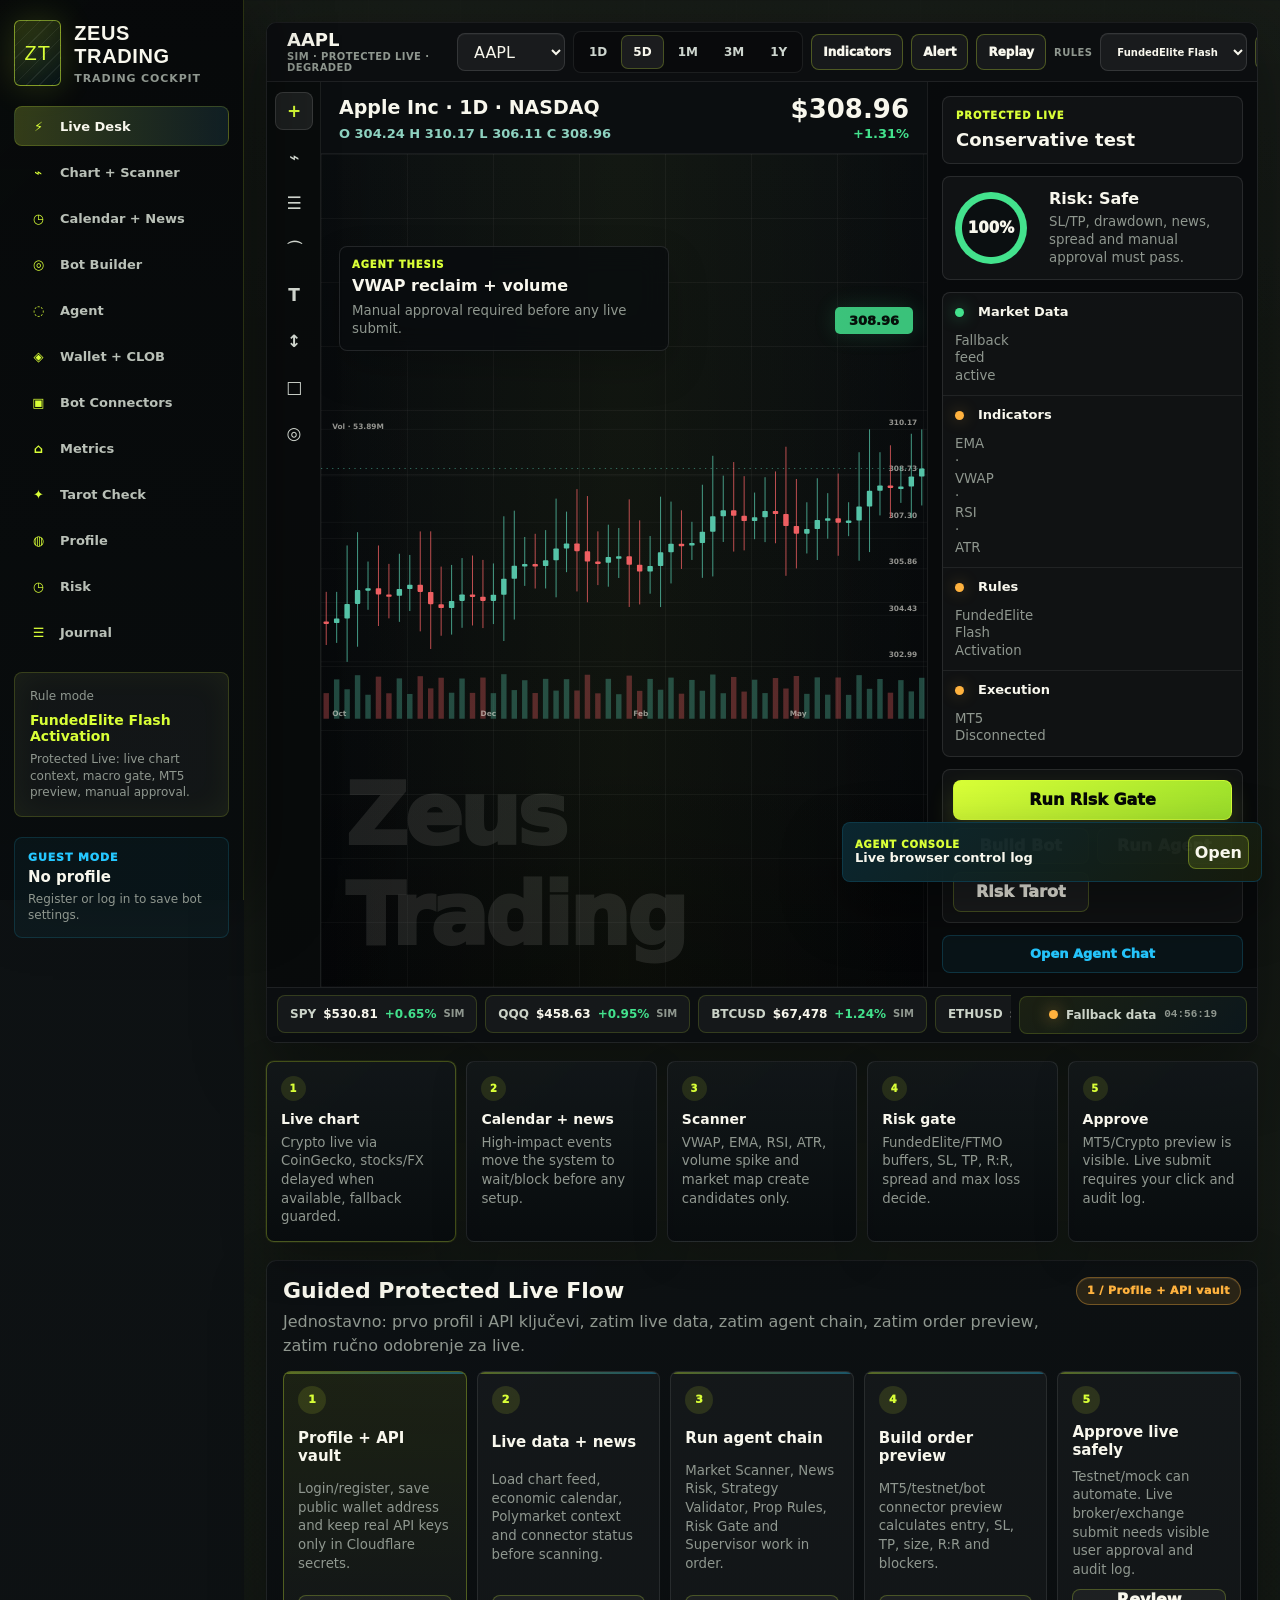
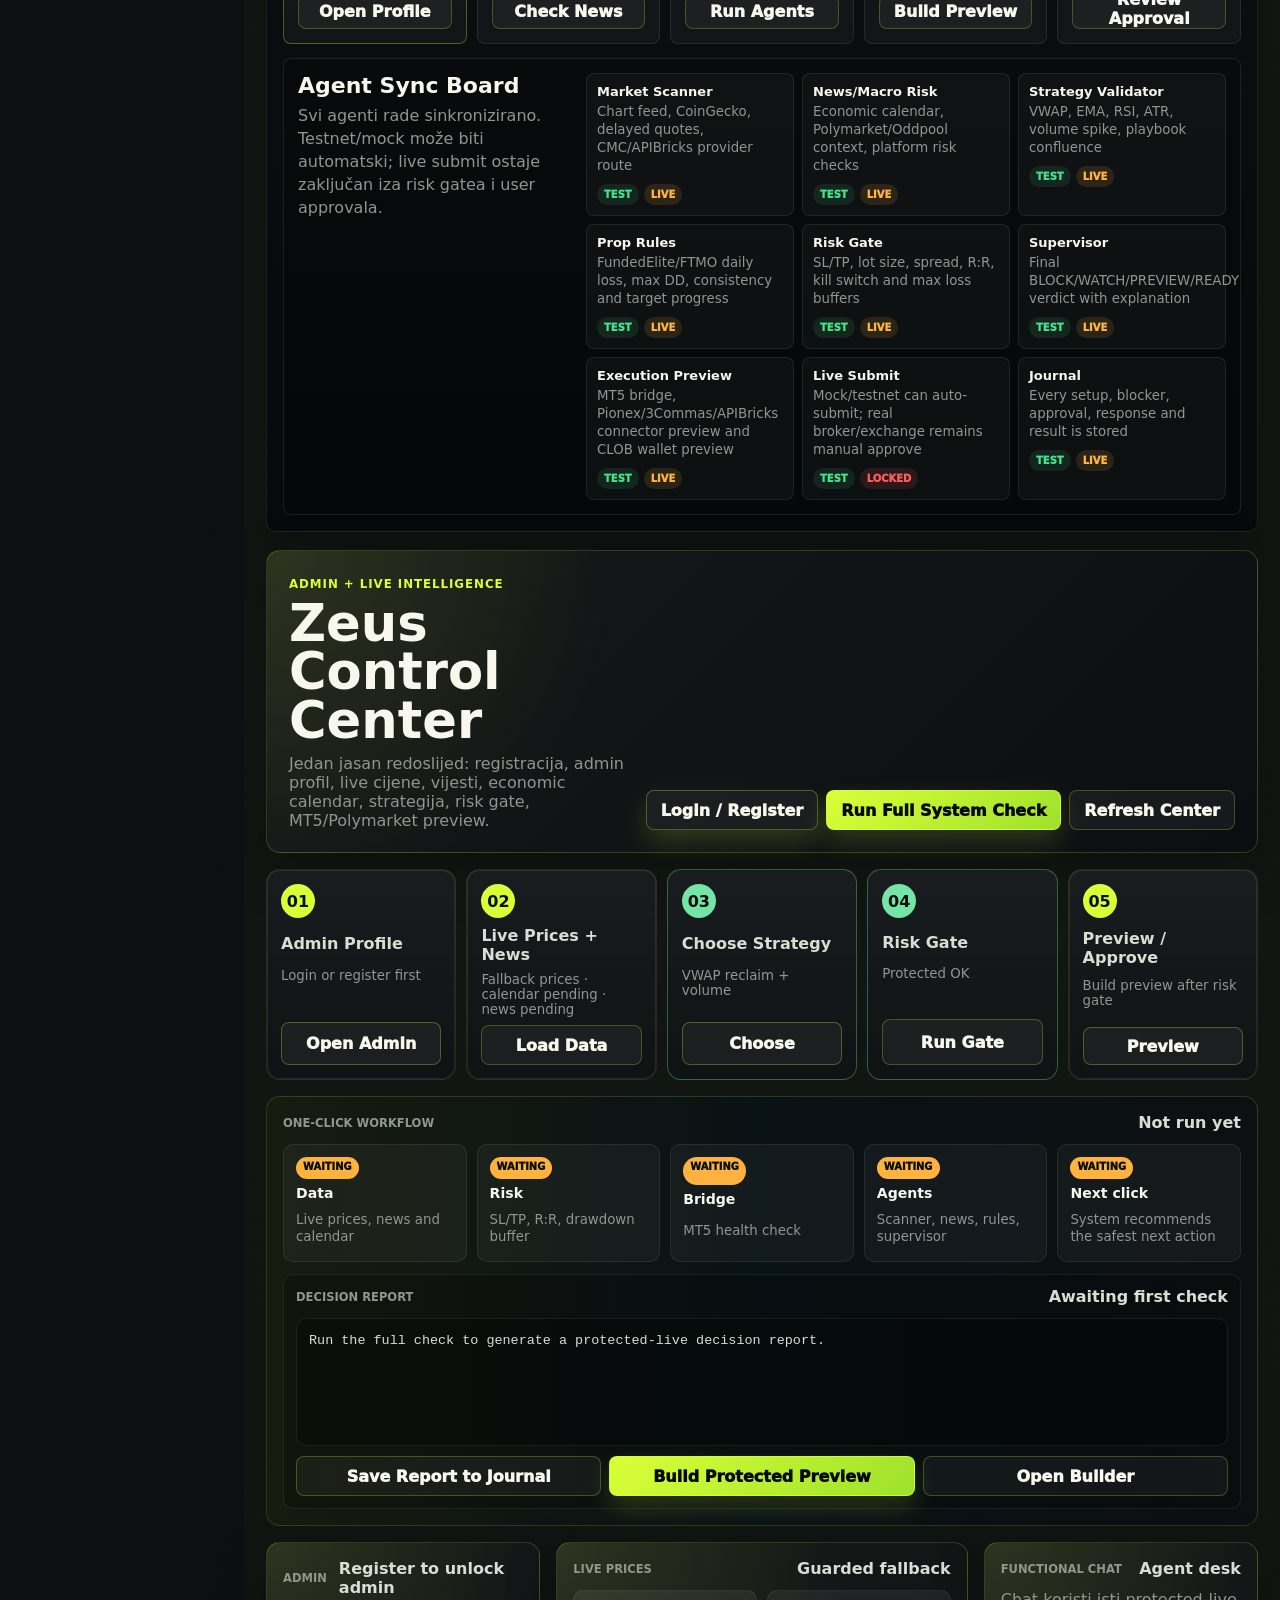
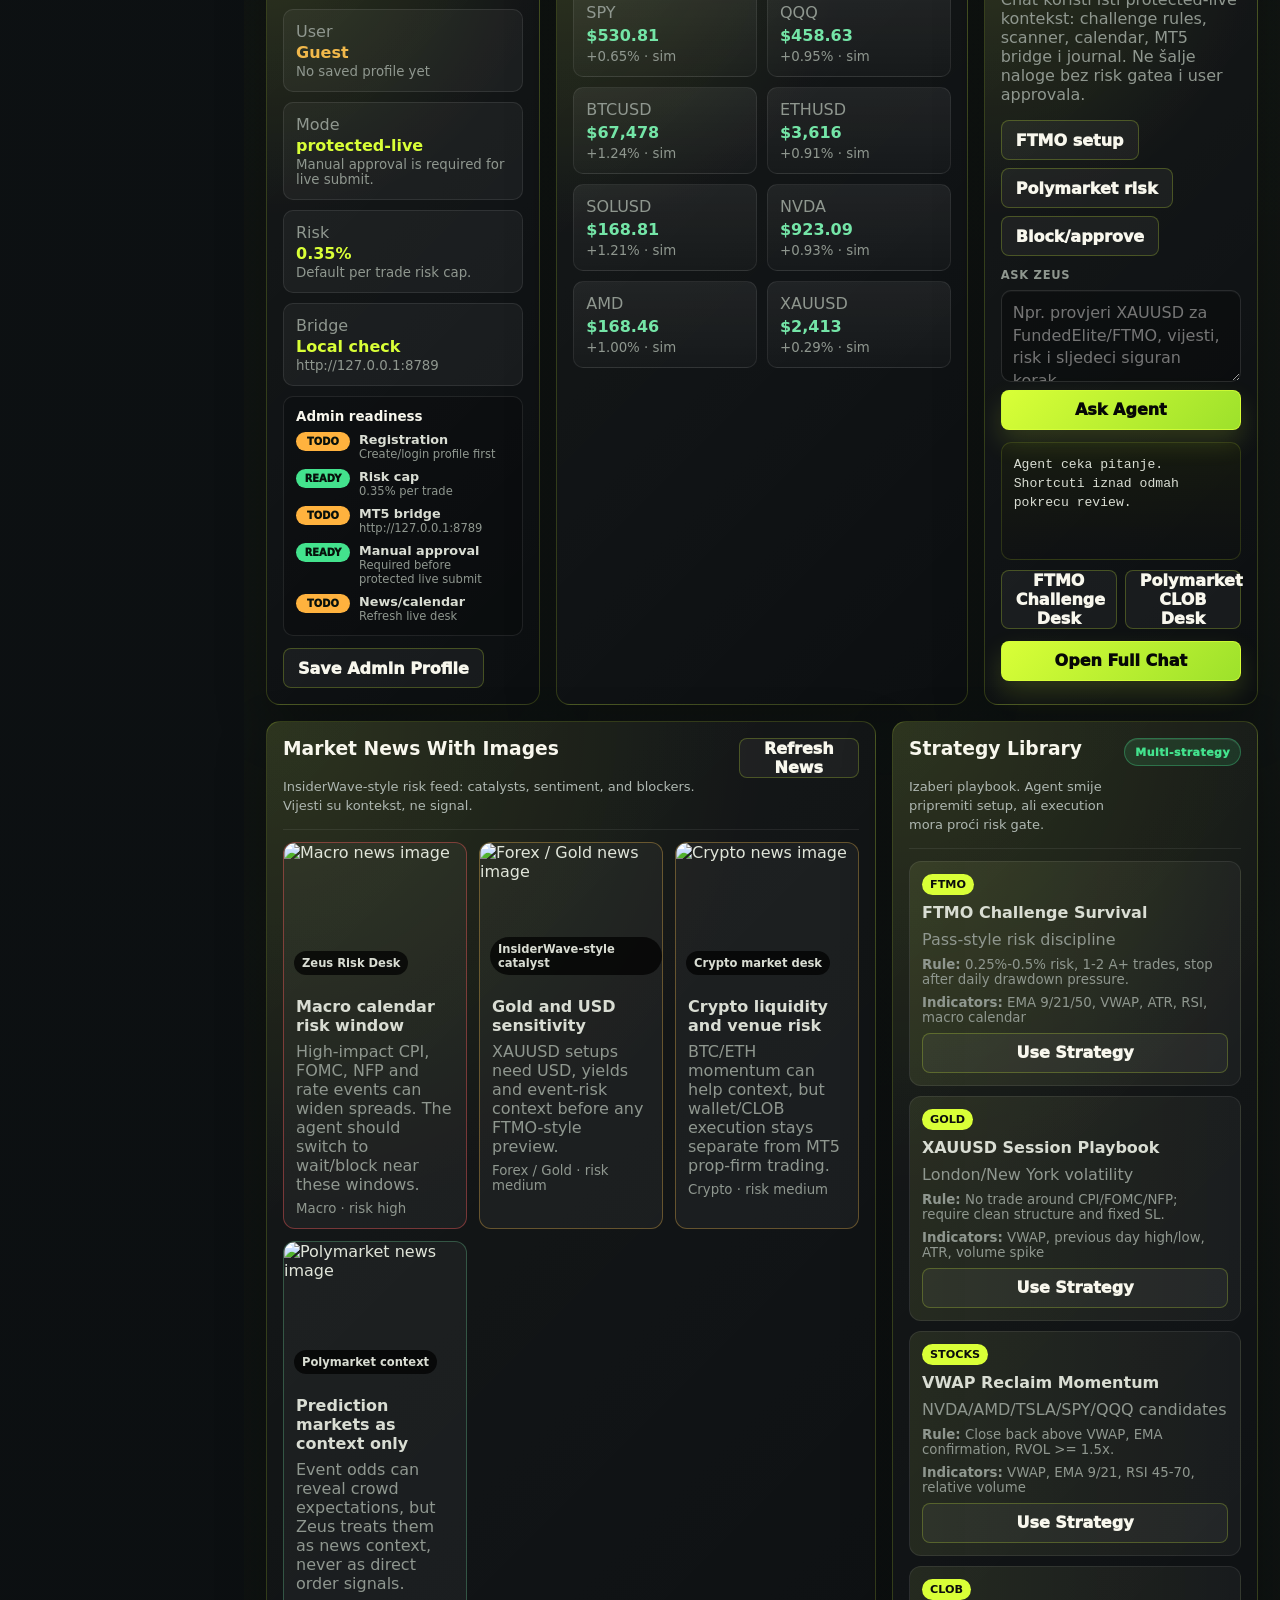
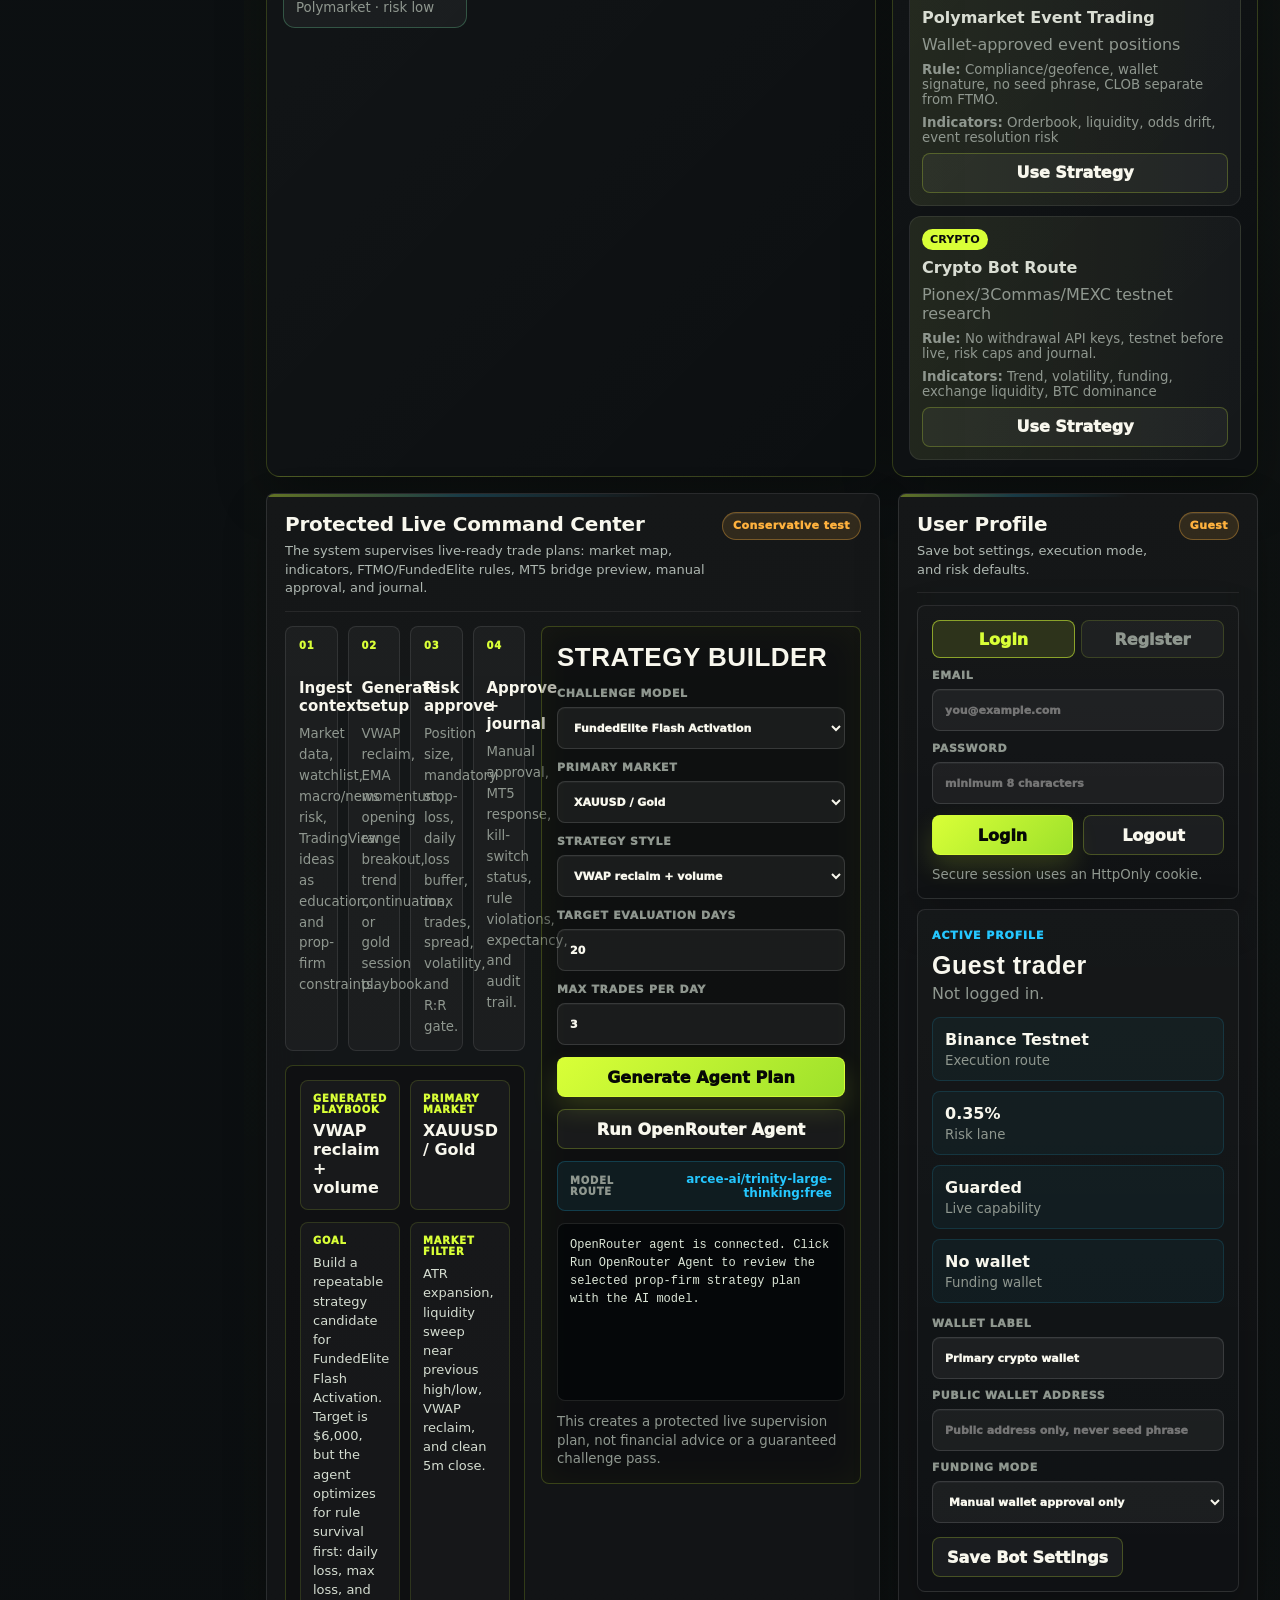
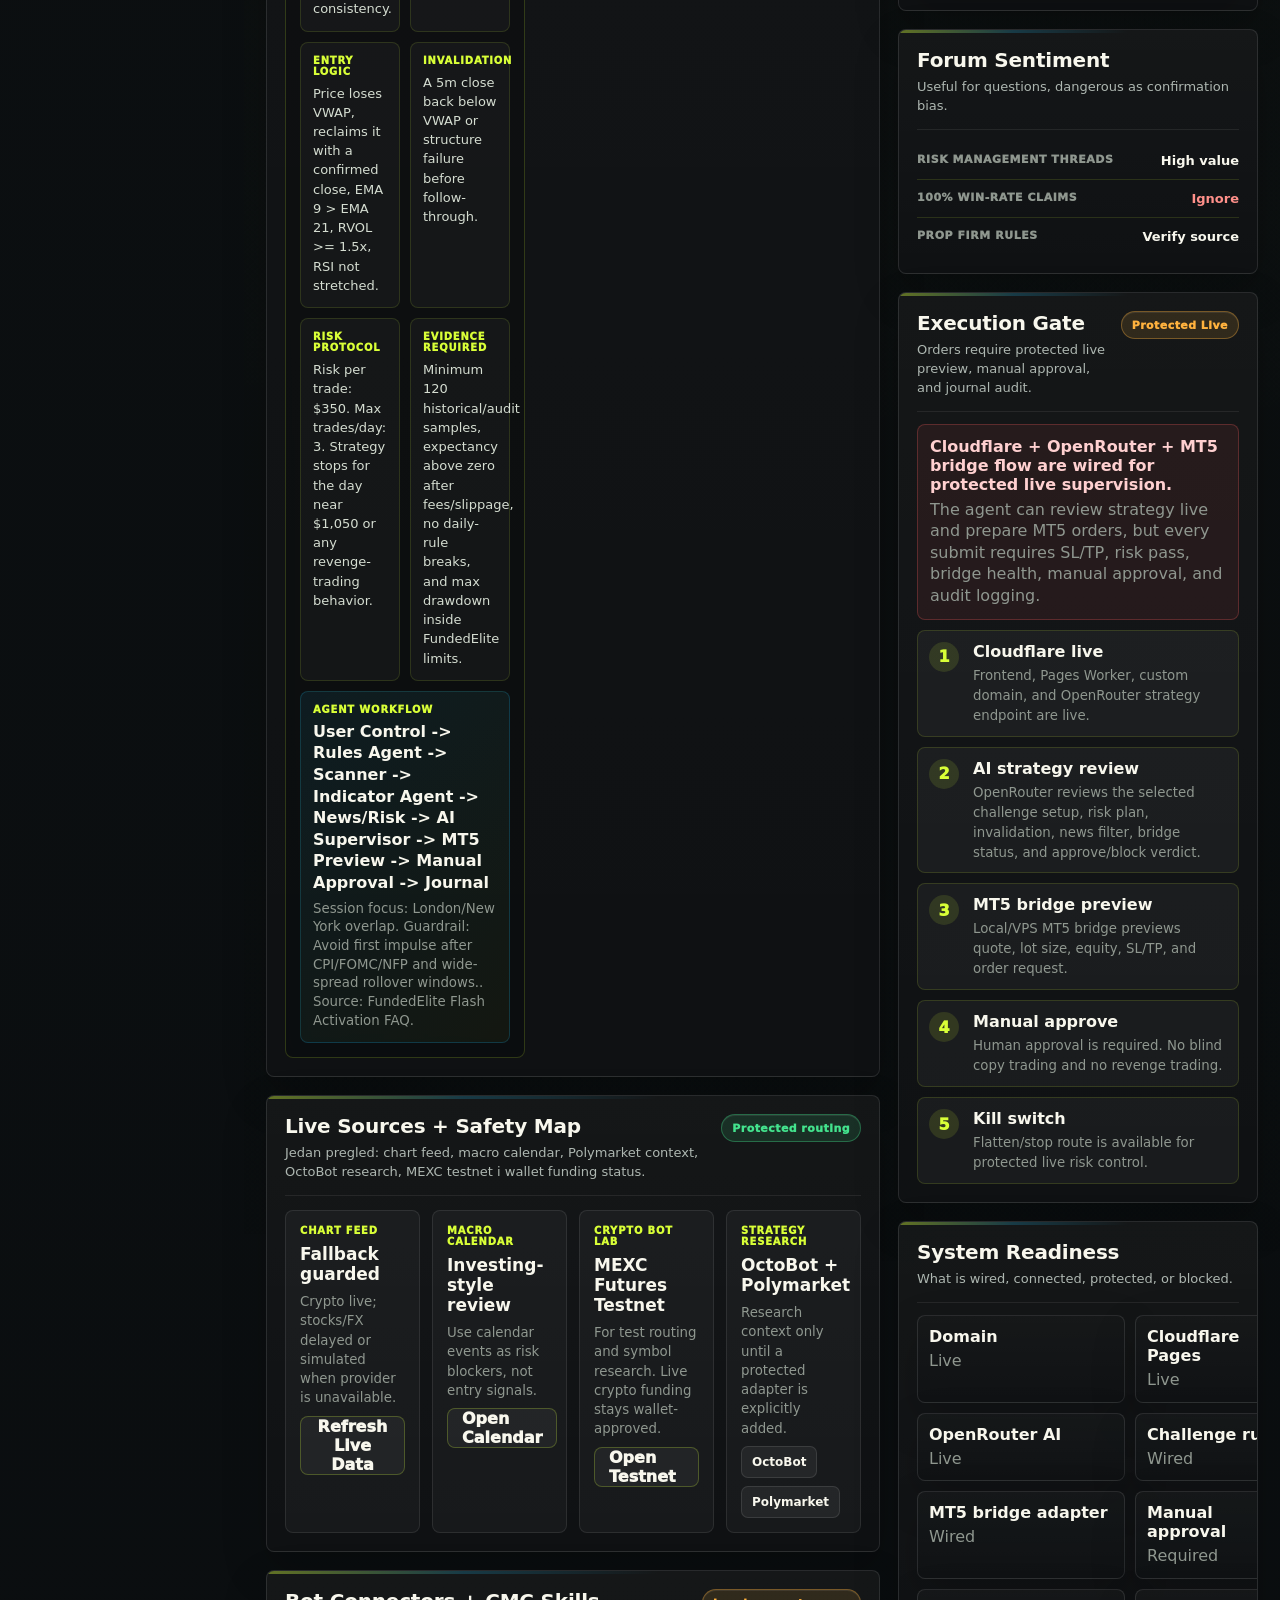
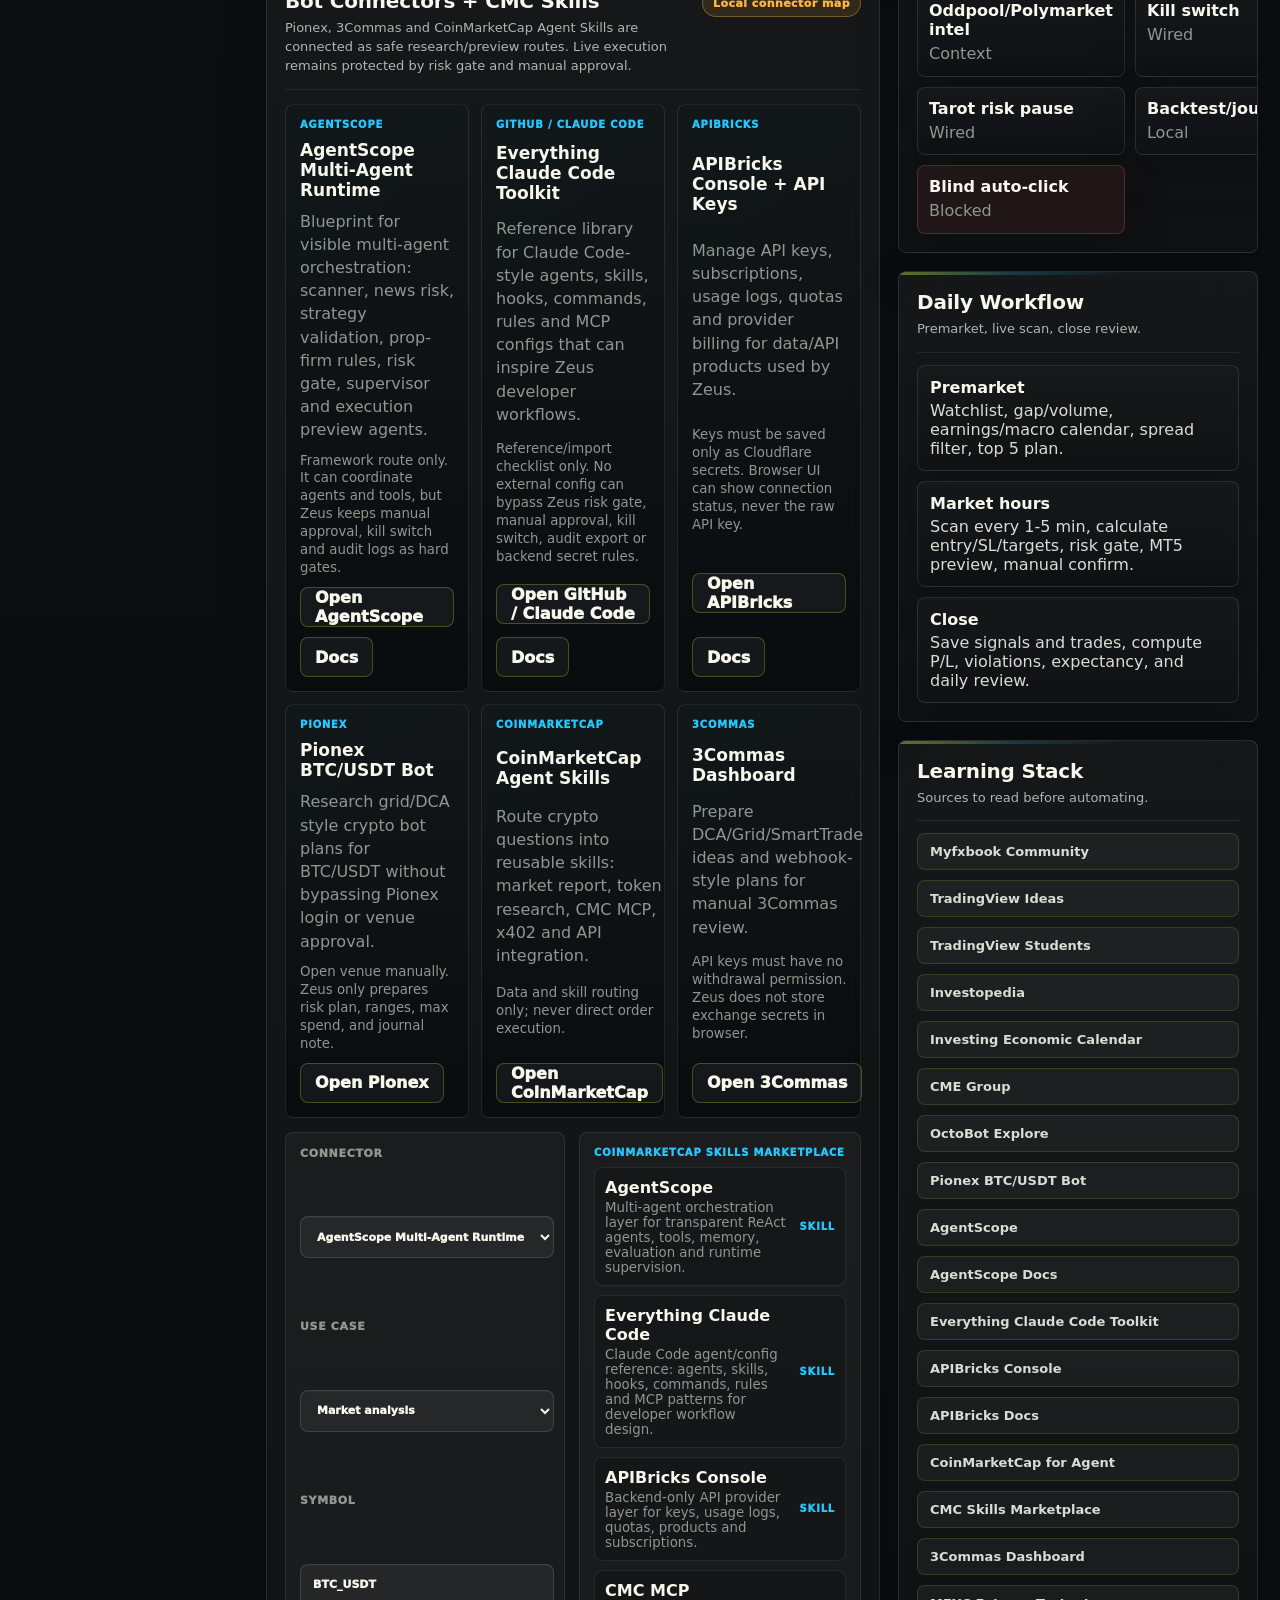
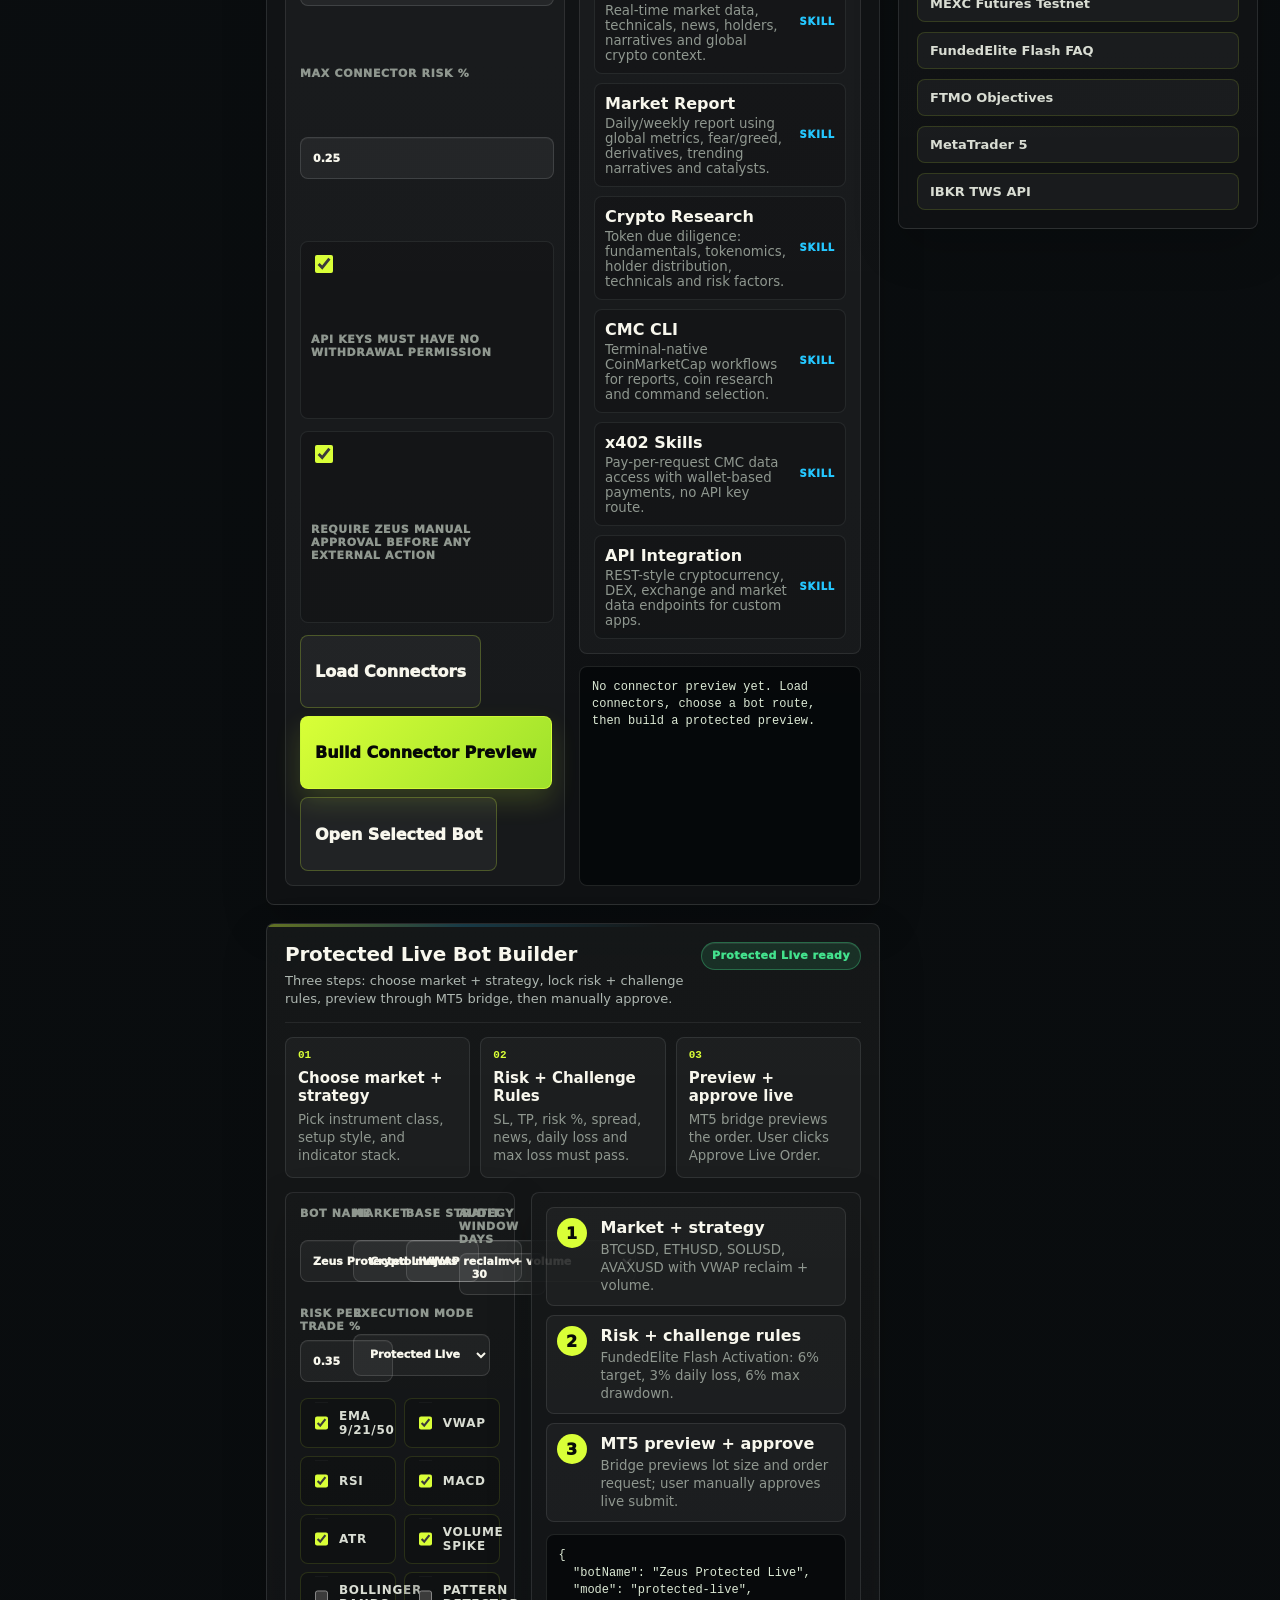
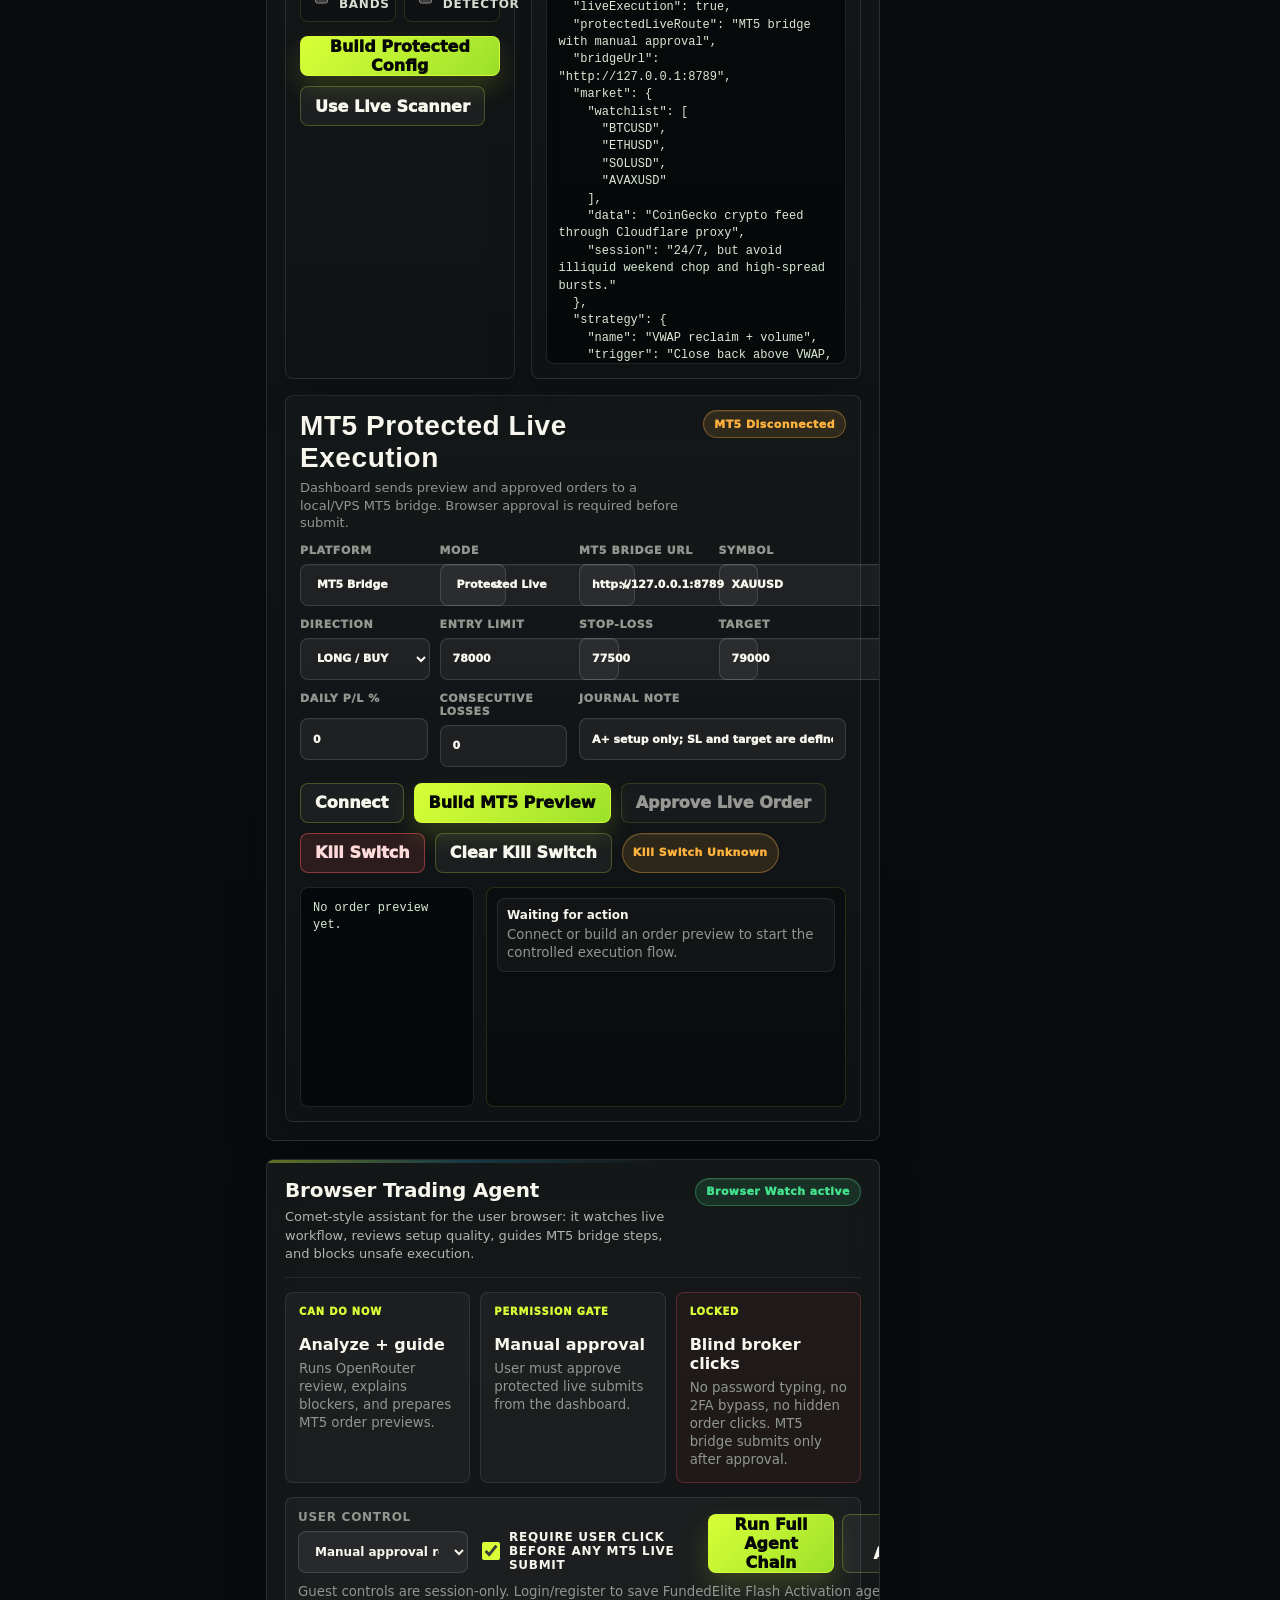
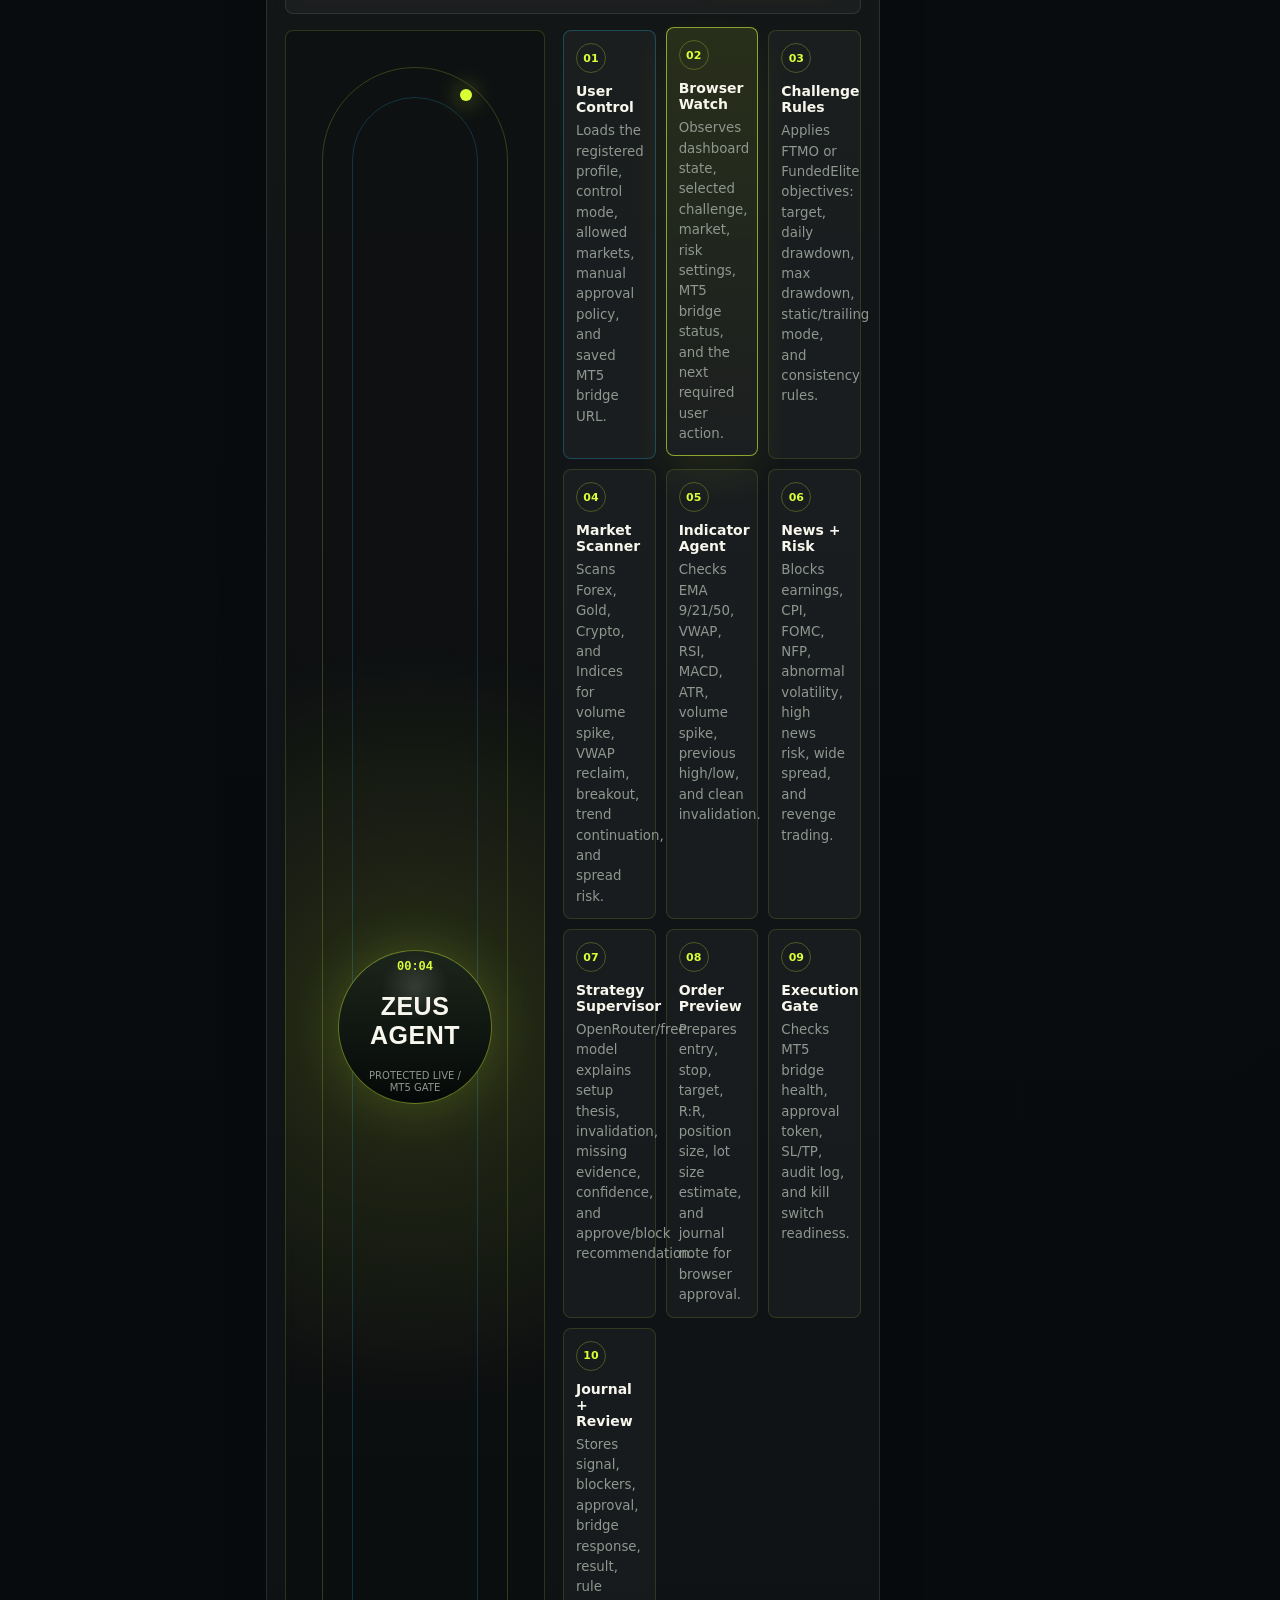
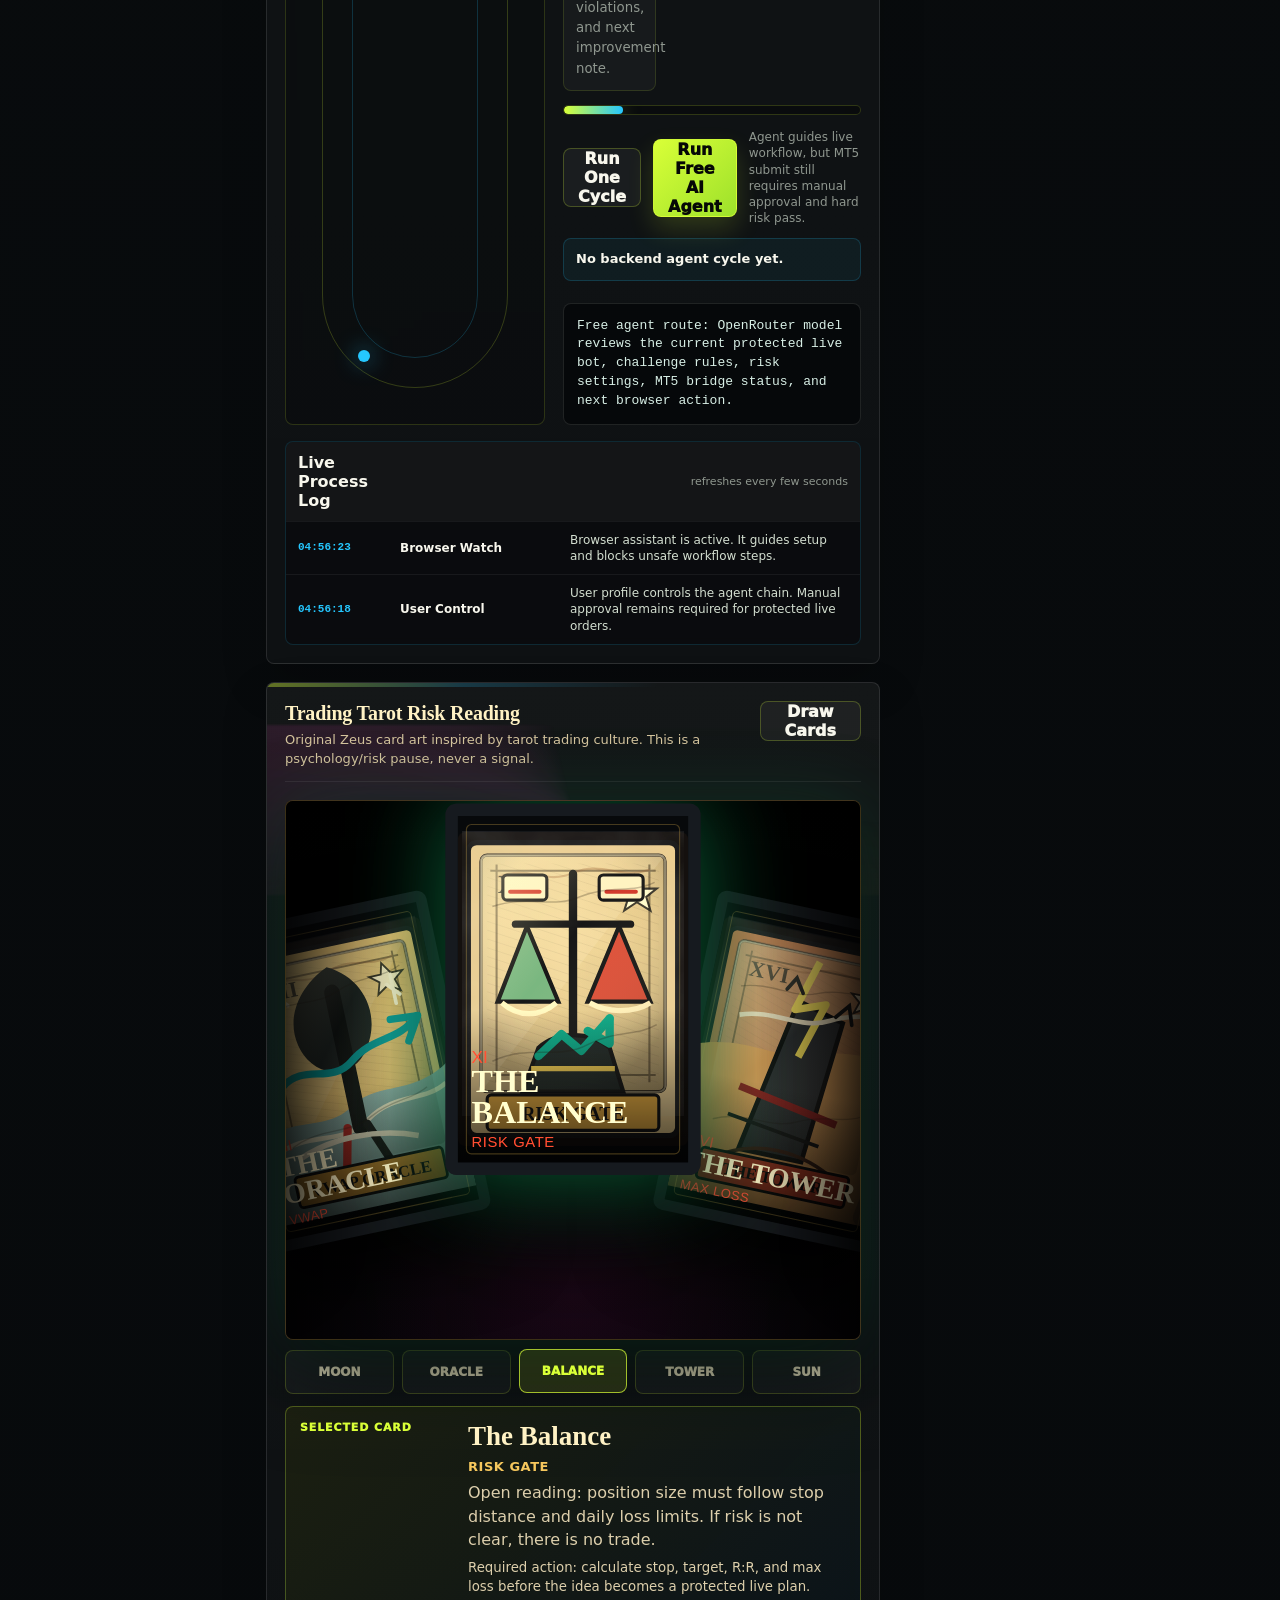
==== commit a303cb0f: "Add audit export and Claude Code connector" ====
--- a/index.html
+++ b/index.html
@@ -523,6 +523,7 @@
                     Connector
                     <select id="connectorSelect">
                       <option value="agentscope-runtime">AgentScope Multi-Agent Runtime</option>
+                      <option value="everything-claude-code">Everything Claude Code Toolkit</option>
                       <option value="apibricks-console">APIBricks Console + API Keys</option>
                       <option value="pionex-bot">Pionex BTC/USDT Bot</option>
                       <option value="cmc-agent-skills">CoinMarketCap Agent Skills</option>
@@ -735,6 +736,8 @@
                   <button id="buildOrderPreview" class="primary-action" type="button">Build MT5 Preview</button>
                   <button id="approveTestnetTrade" class="secondary-action" type="button" disabled>Approve Live Order</button>
                   <button id="killSwitch" class="danger-action" type="button">Kill Switch</button>
+                  <button id="clearKillSwitch" class="secondary-action" type="button">Clear Kill Switch</button>
+                  <span id="killSwitchState" class="status-chip warning">Kill Switch Unknown</span>
                 </div>
 
                 <div class="exchange-status-grid">
@@ -1327,6 +1330,7 @@
                 </div>
                 <div class="journal-actions">
                   <button id="refreshJournalCloud" class="secondary-action" type="button">Sync Cloud Audit</button>
+                  <button id="exportAuditBundle" class="secondary-action" type="button">Export Audit JSON</button>
                   <button id="addJournal" class="secondary-action" type="button">Add Note</button>
                 </div>
               </div>
@@ -1500,6 +1504,7 @@
                 <a href="https://www.pionex.com/en/trade/BTC_USDT/Bot" target="_blank" rel="noreferrer">Pionex BTC/USDT Bot</a>
                 <a href="https://agentscope.io/" target="_blank" rel="noreferrer">AgentScope</a>
                 <a href="https://docs.agentscope.io/basic-concepts/agent" target="_blank" rel="noreferrer">AgentScope Docs</a>
+                <a href="https://github.com/arabicapp/everything-claude-code" target="_blank" rel="noreferrer">Everything Claude Code Toolkit</a>
                 <a href="https://console.apibricks.io/team/54a30dc6-46dc-4dac-93a7-72ad3f4288ee" target="_blank" rel="noreferrer">APIBricks Console</a>
                 <a href="https://www.apibricks.io/platform/docs/customer-portal/billing" target="_blank" rel="noreferrer">APIBricks Docs</a>
                 <a href="https://coinmarketcap.com/api/agent/" target="_blank" rel="noreferrer">CoinMarketCap for Agent</a>
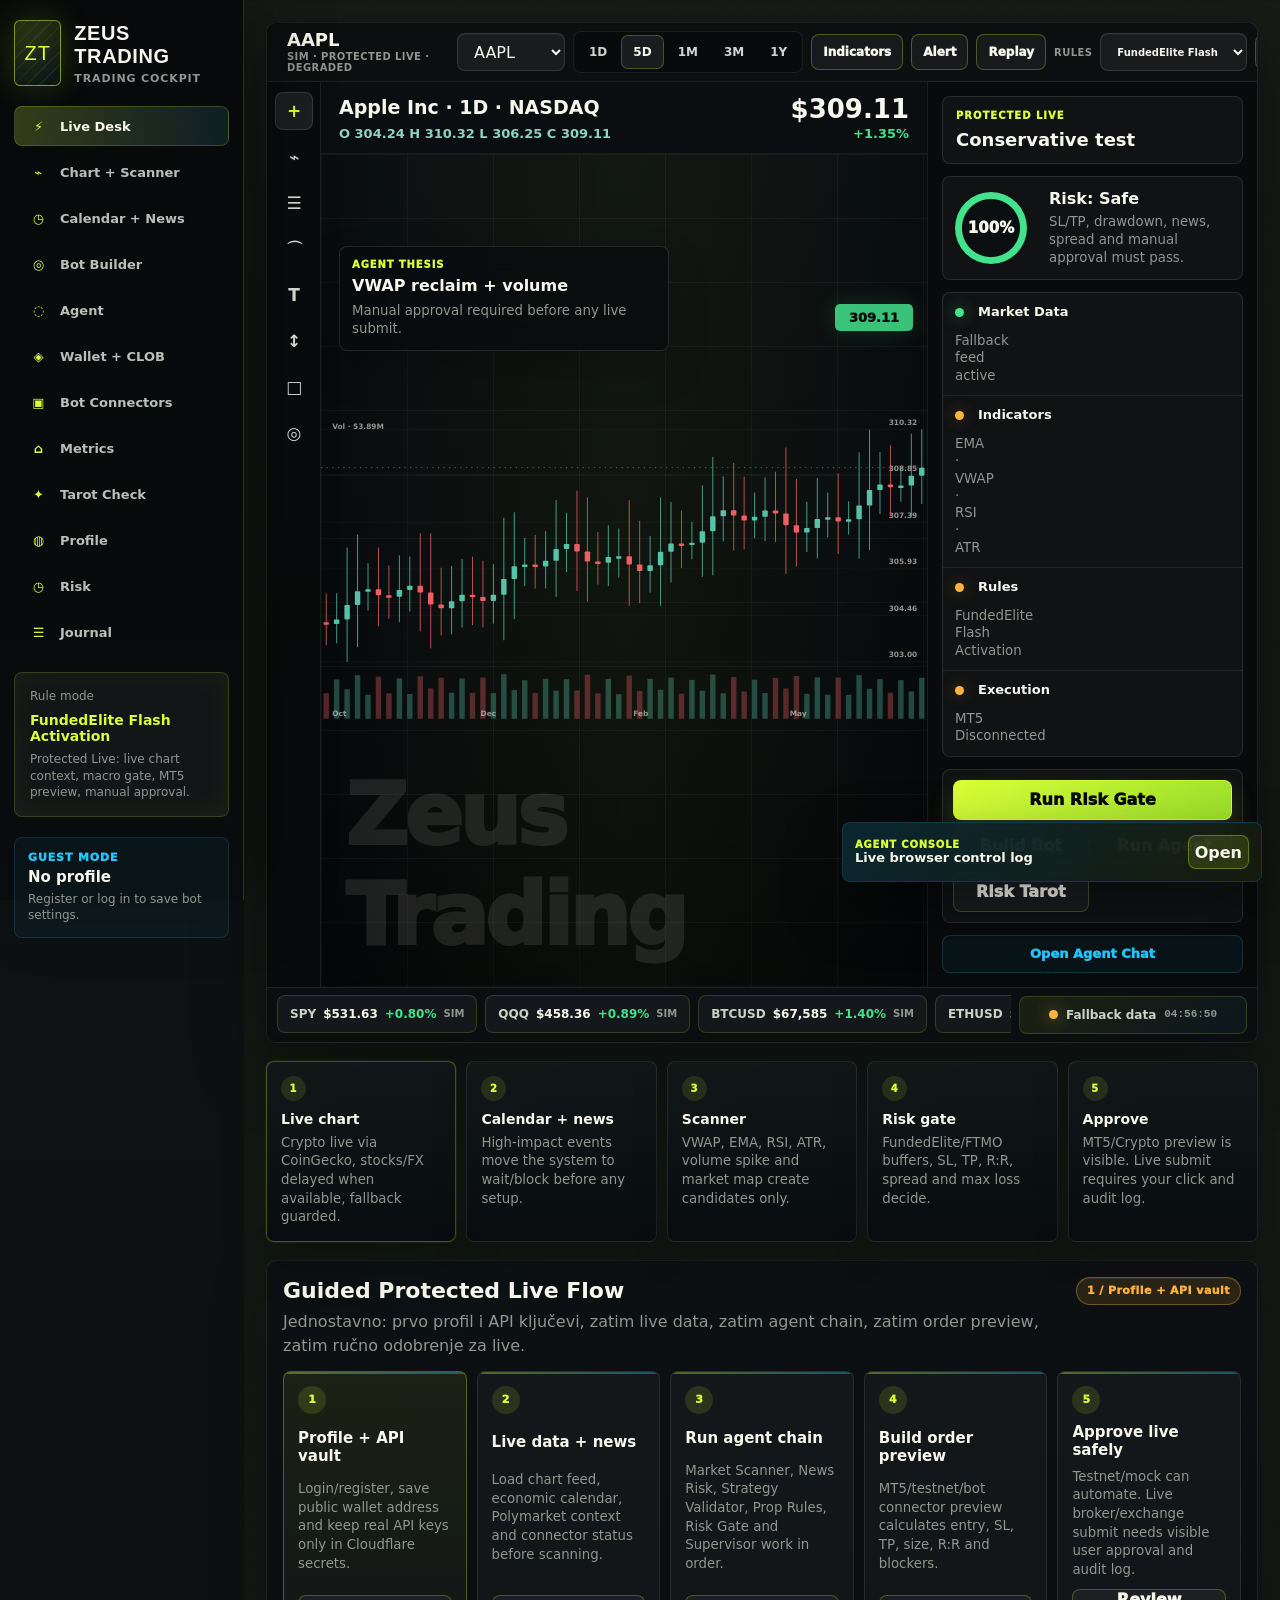
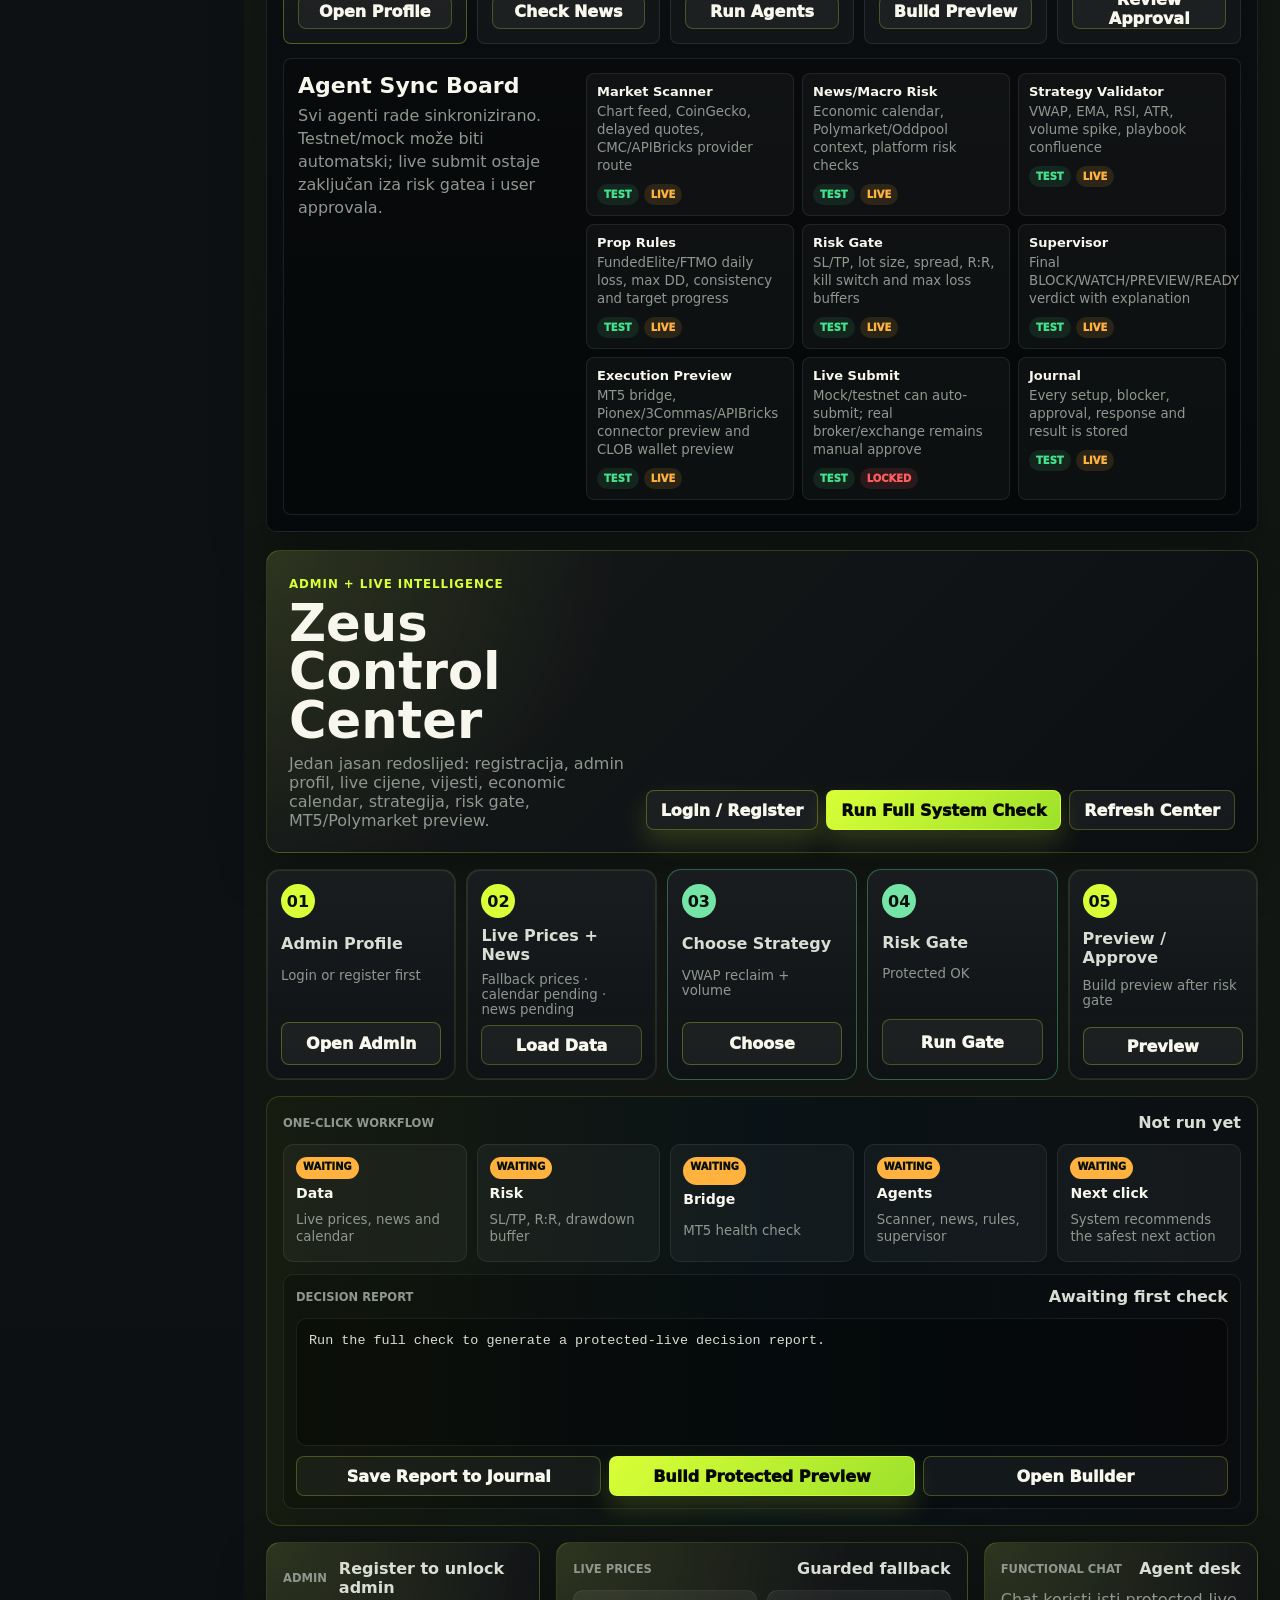
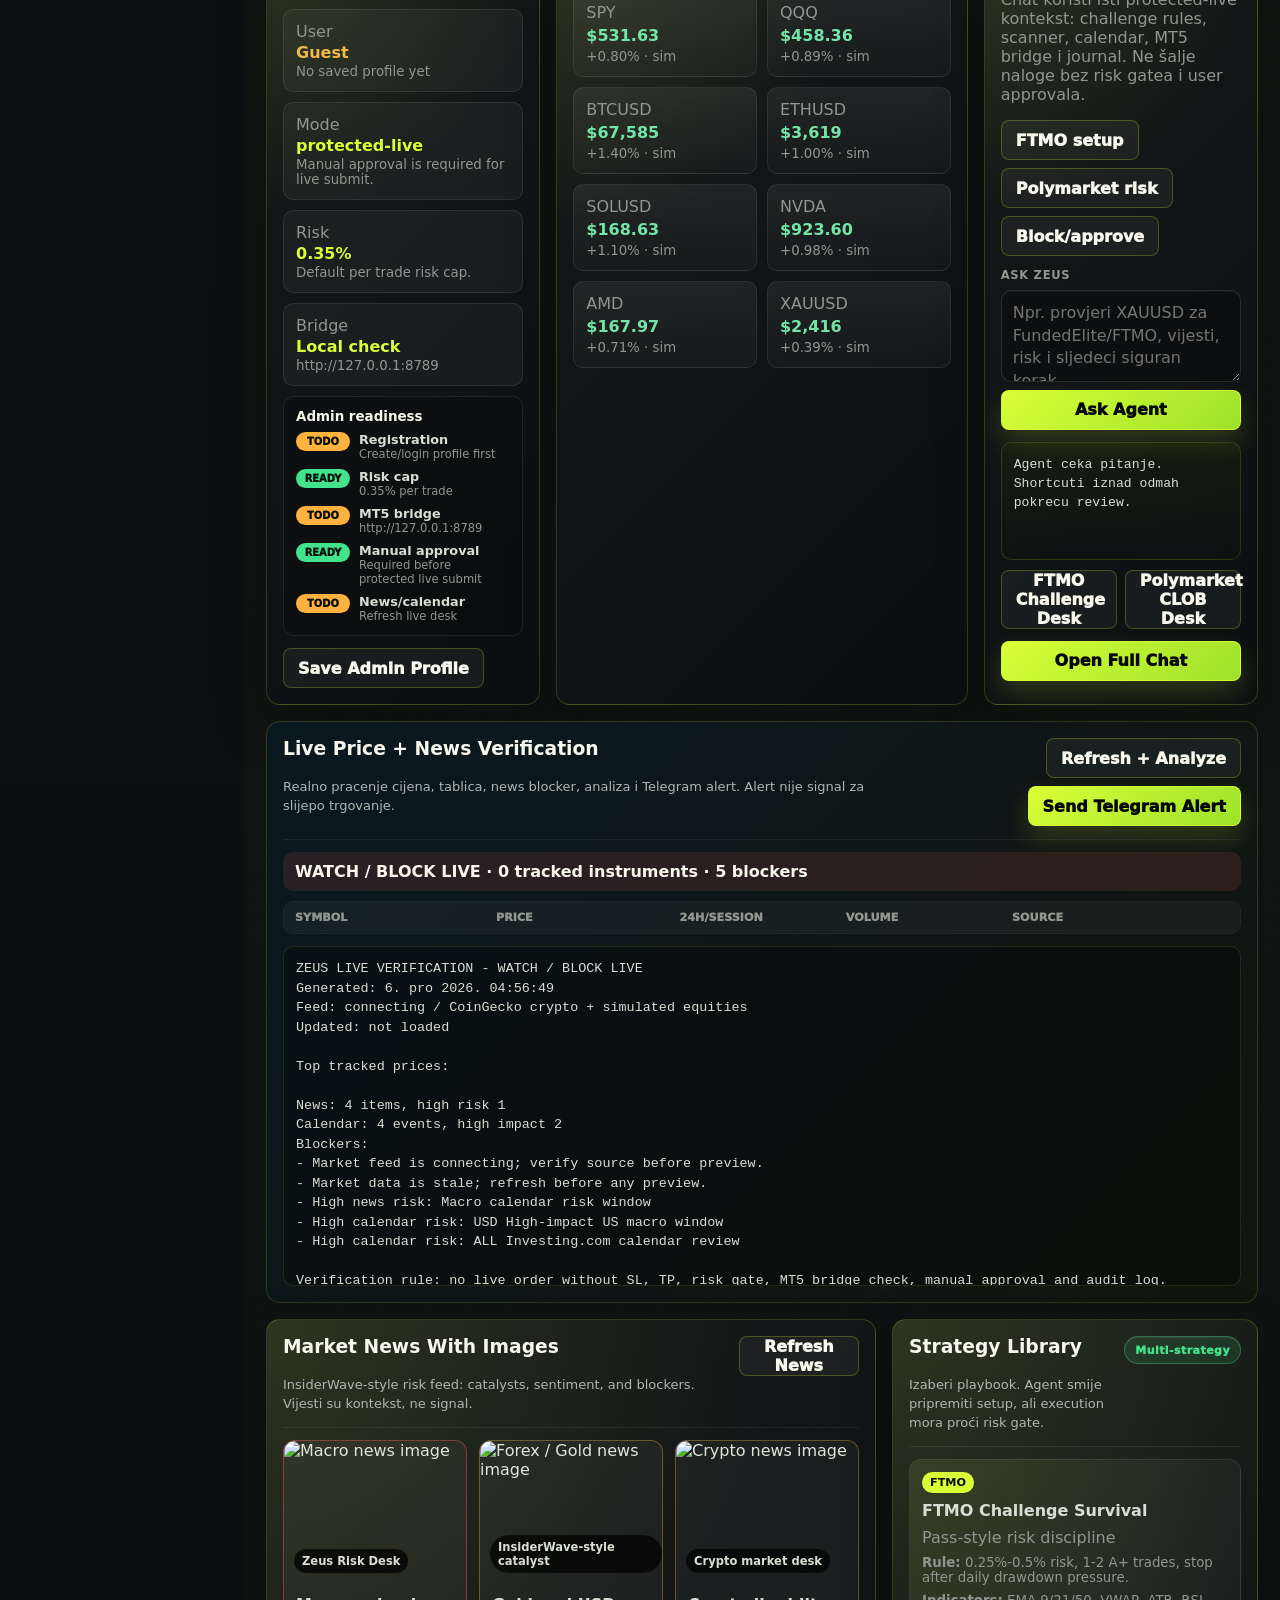
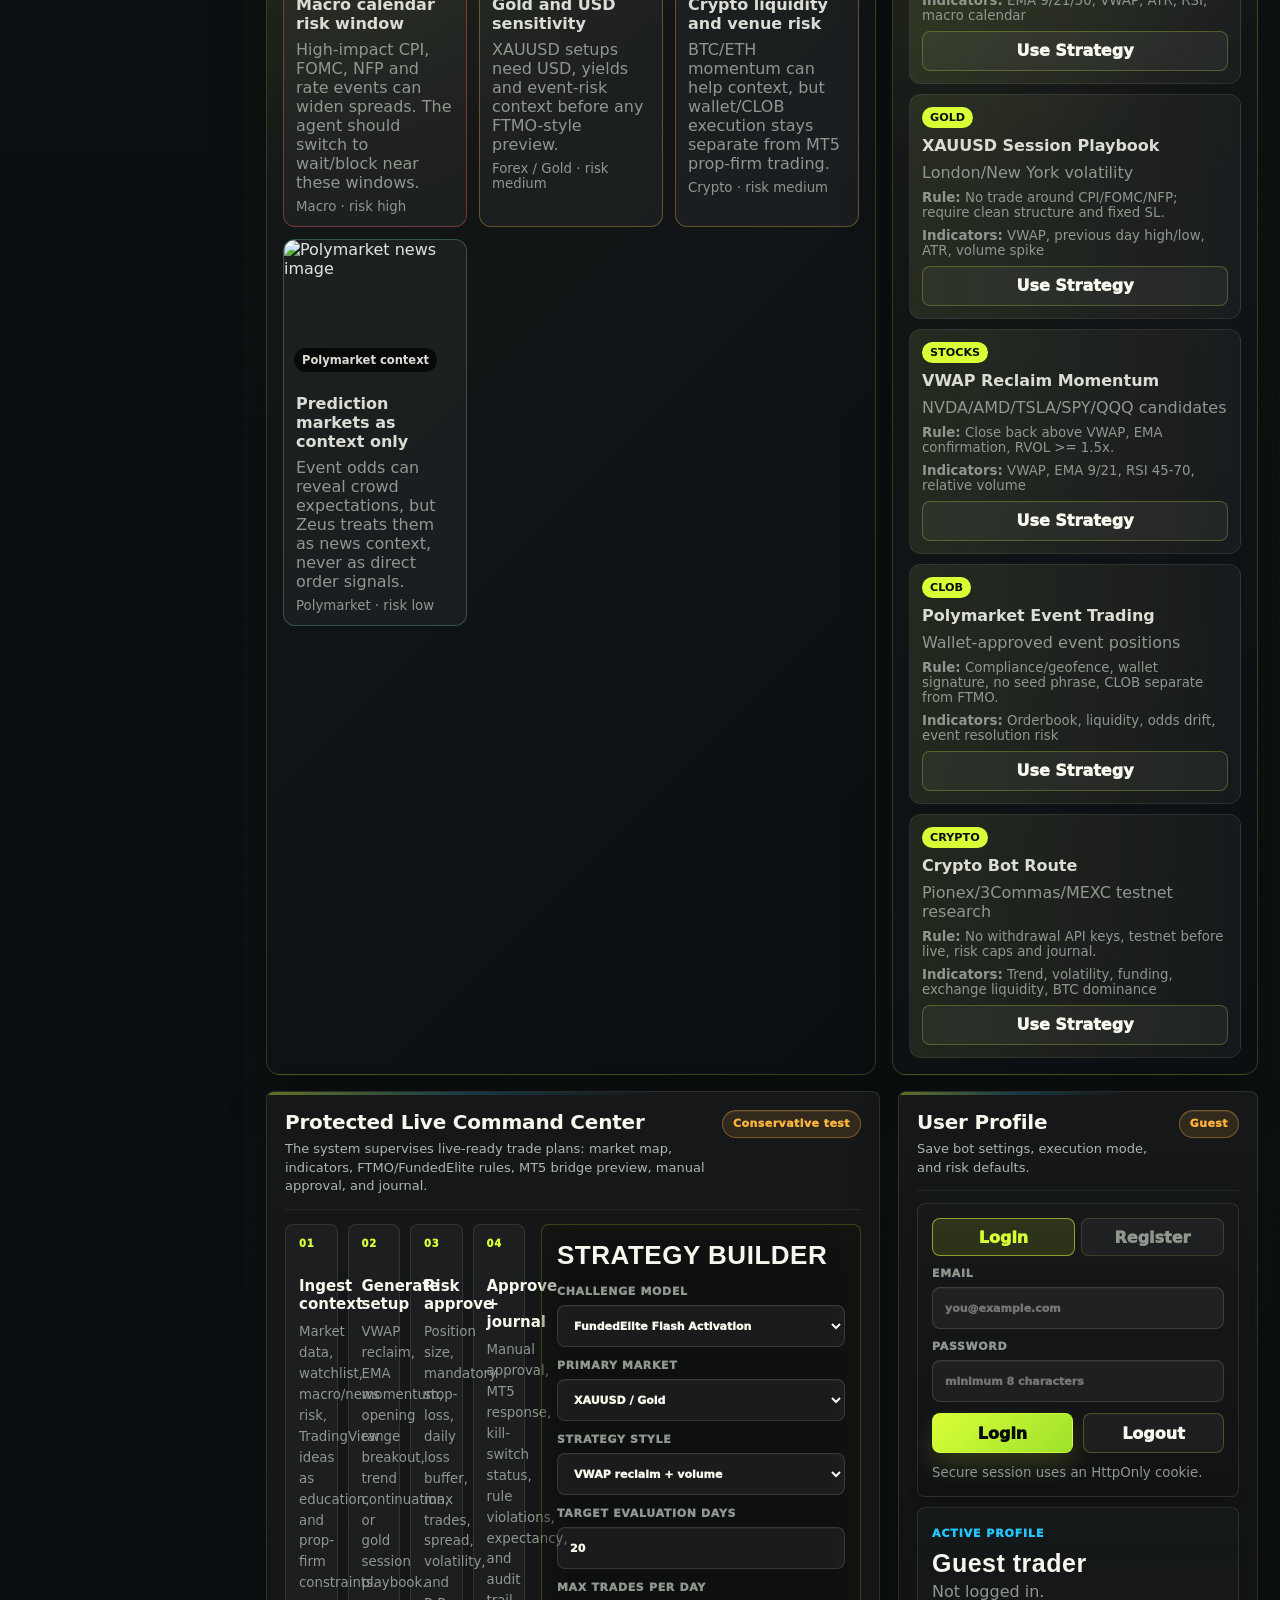
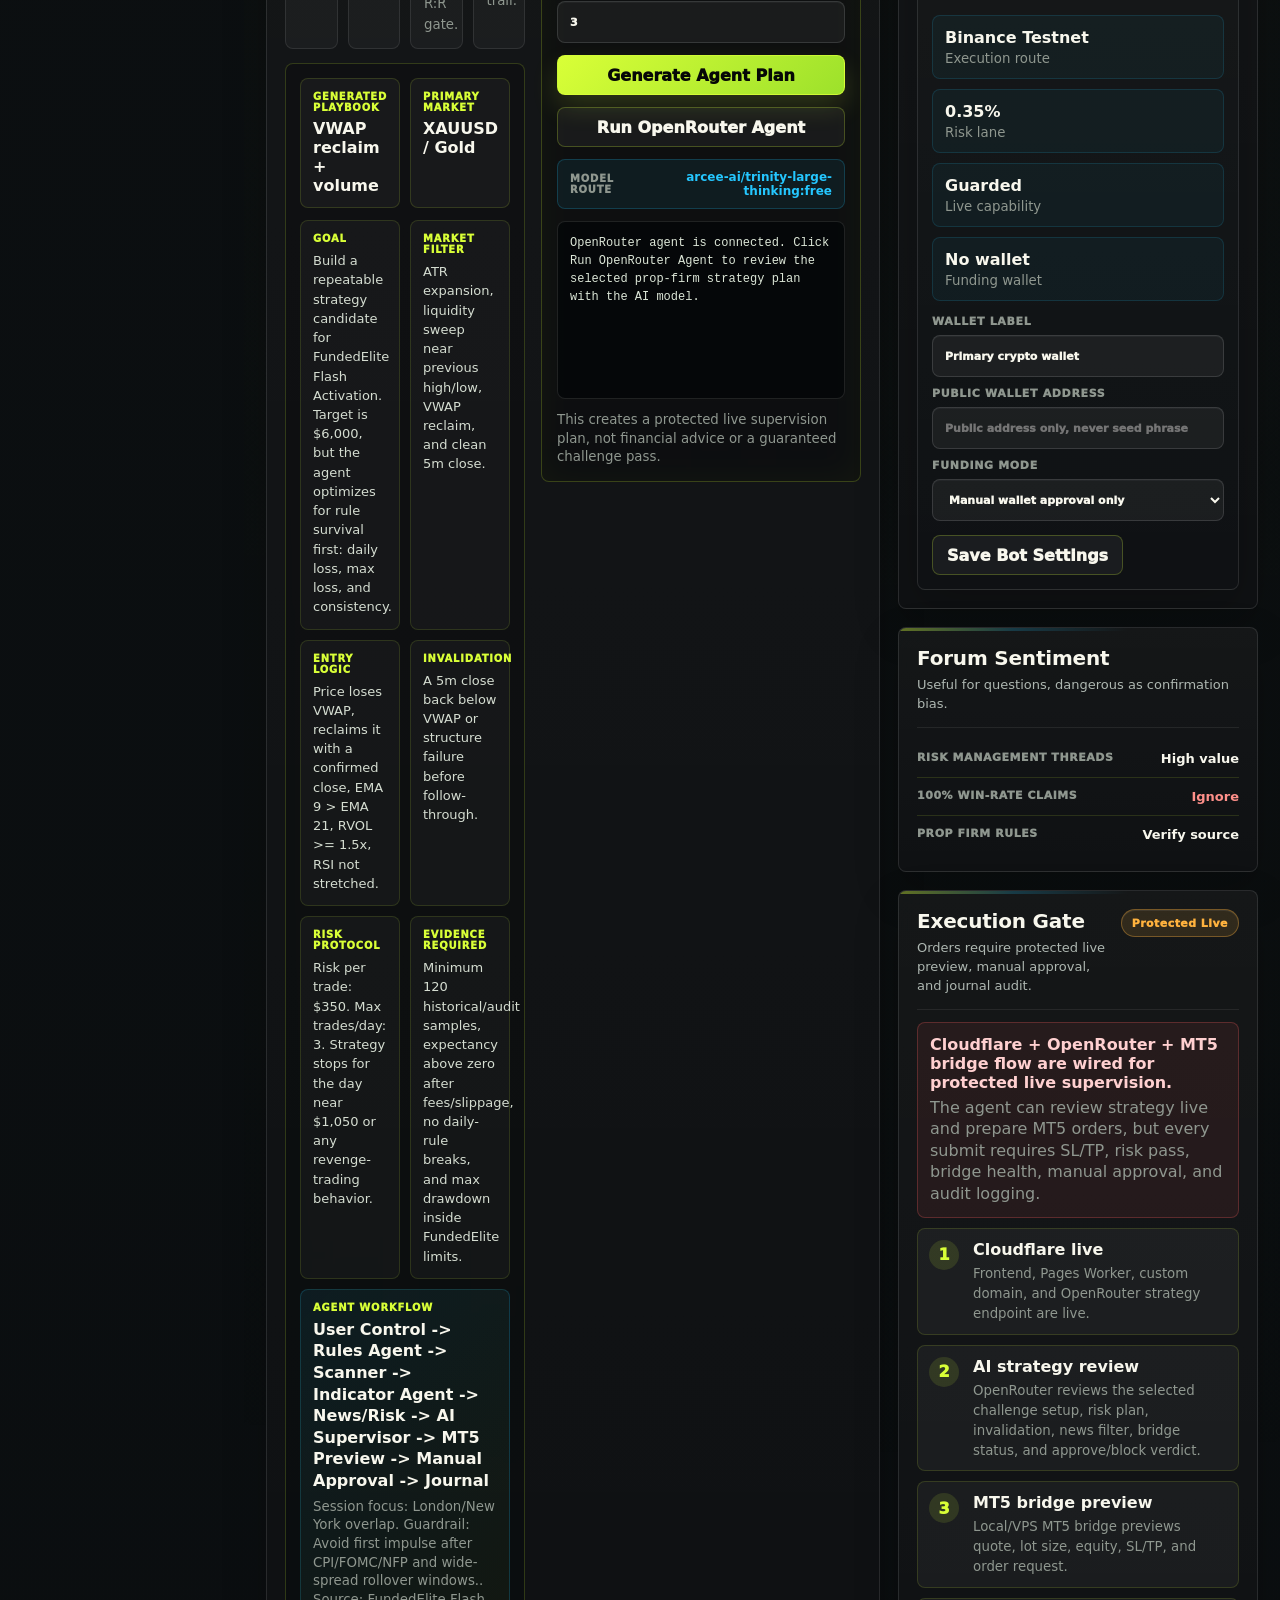
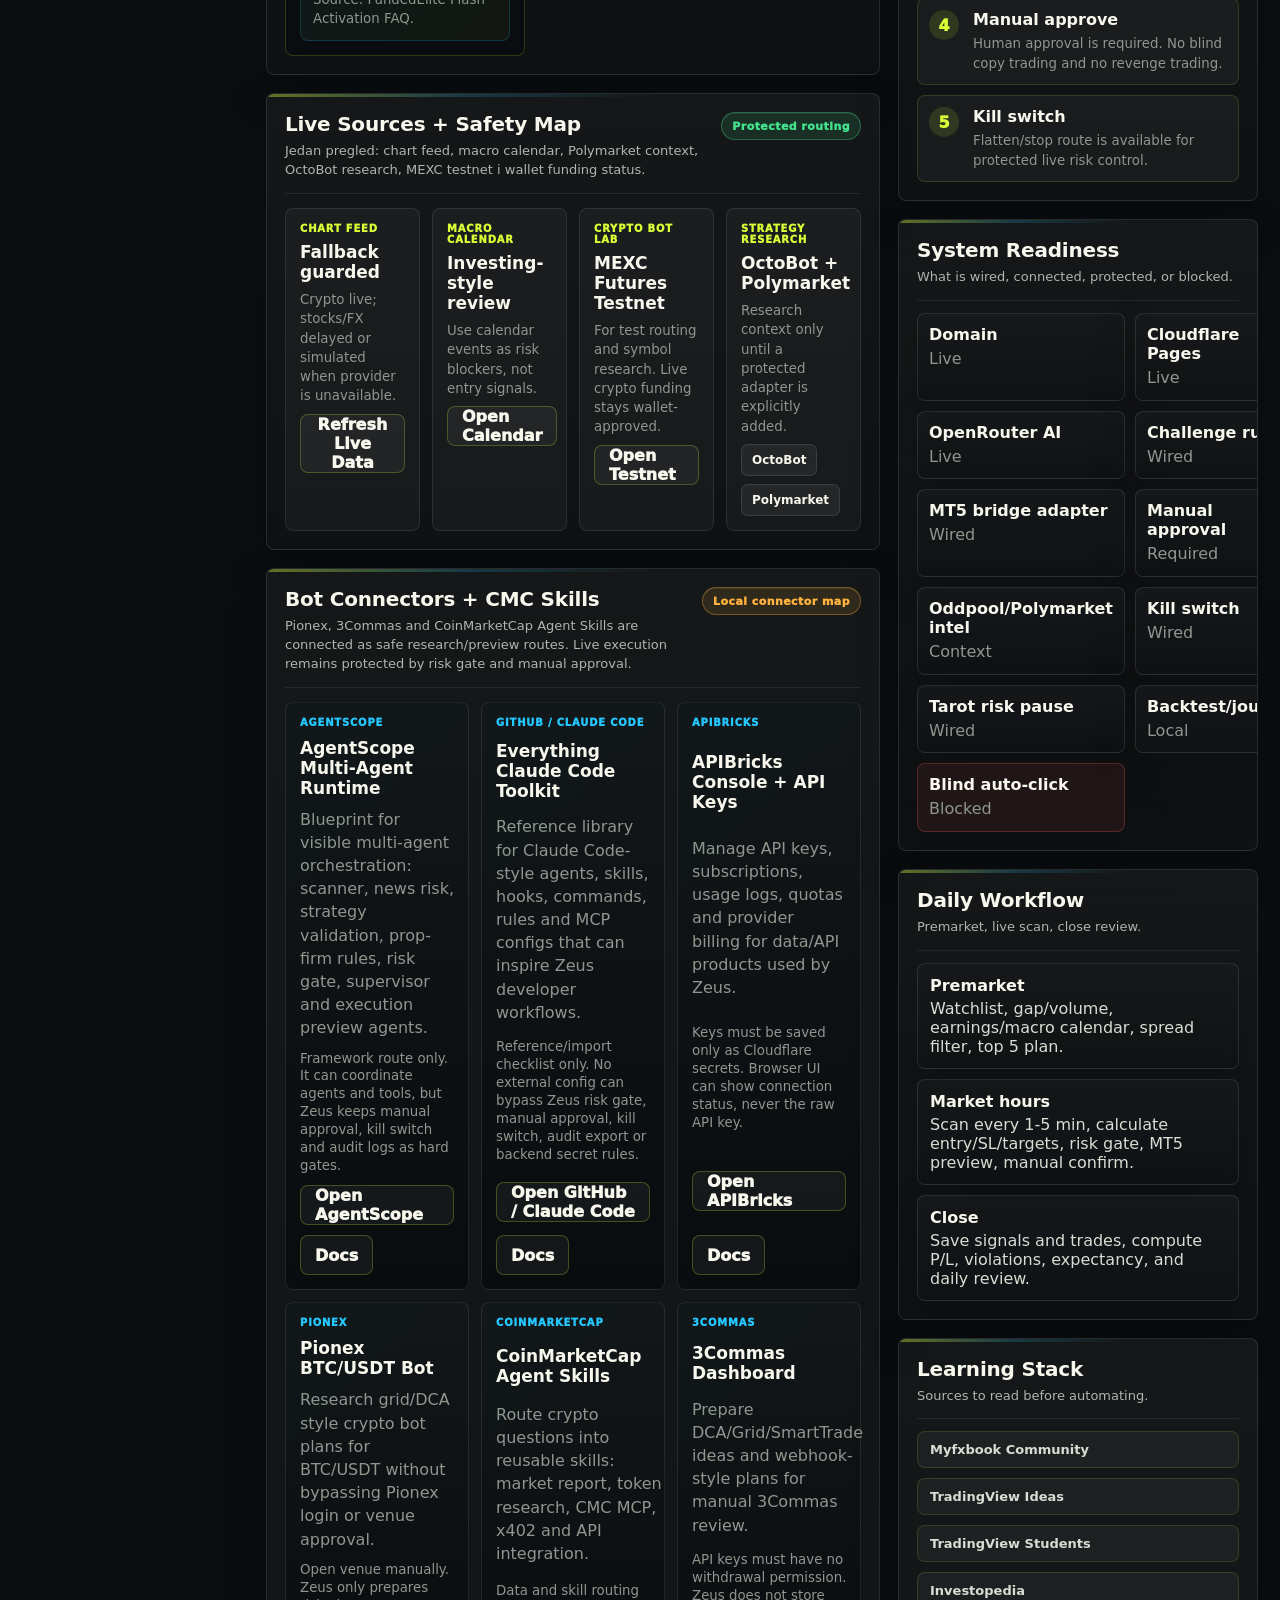
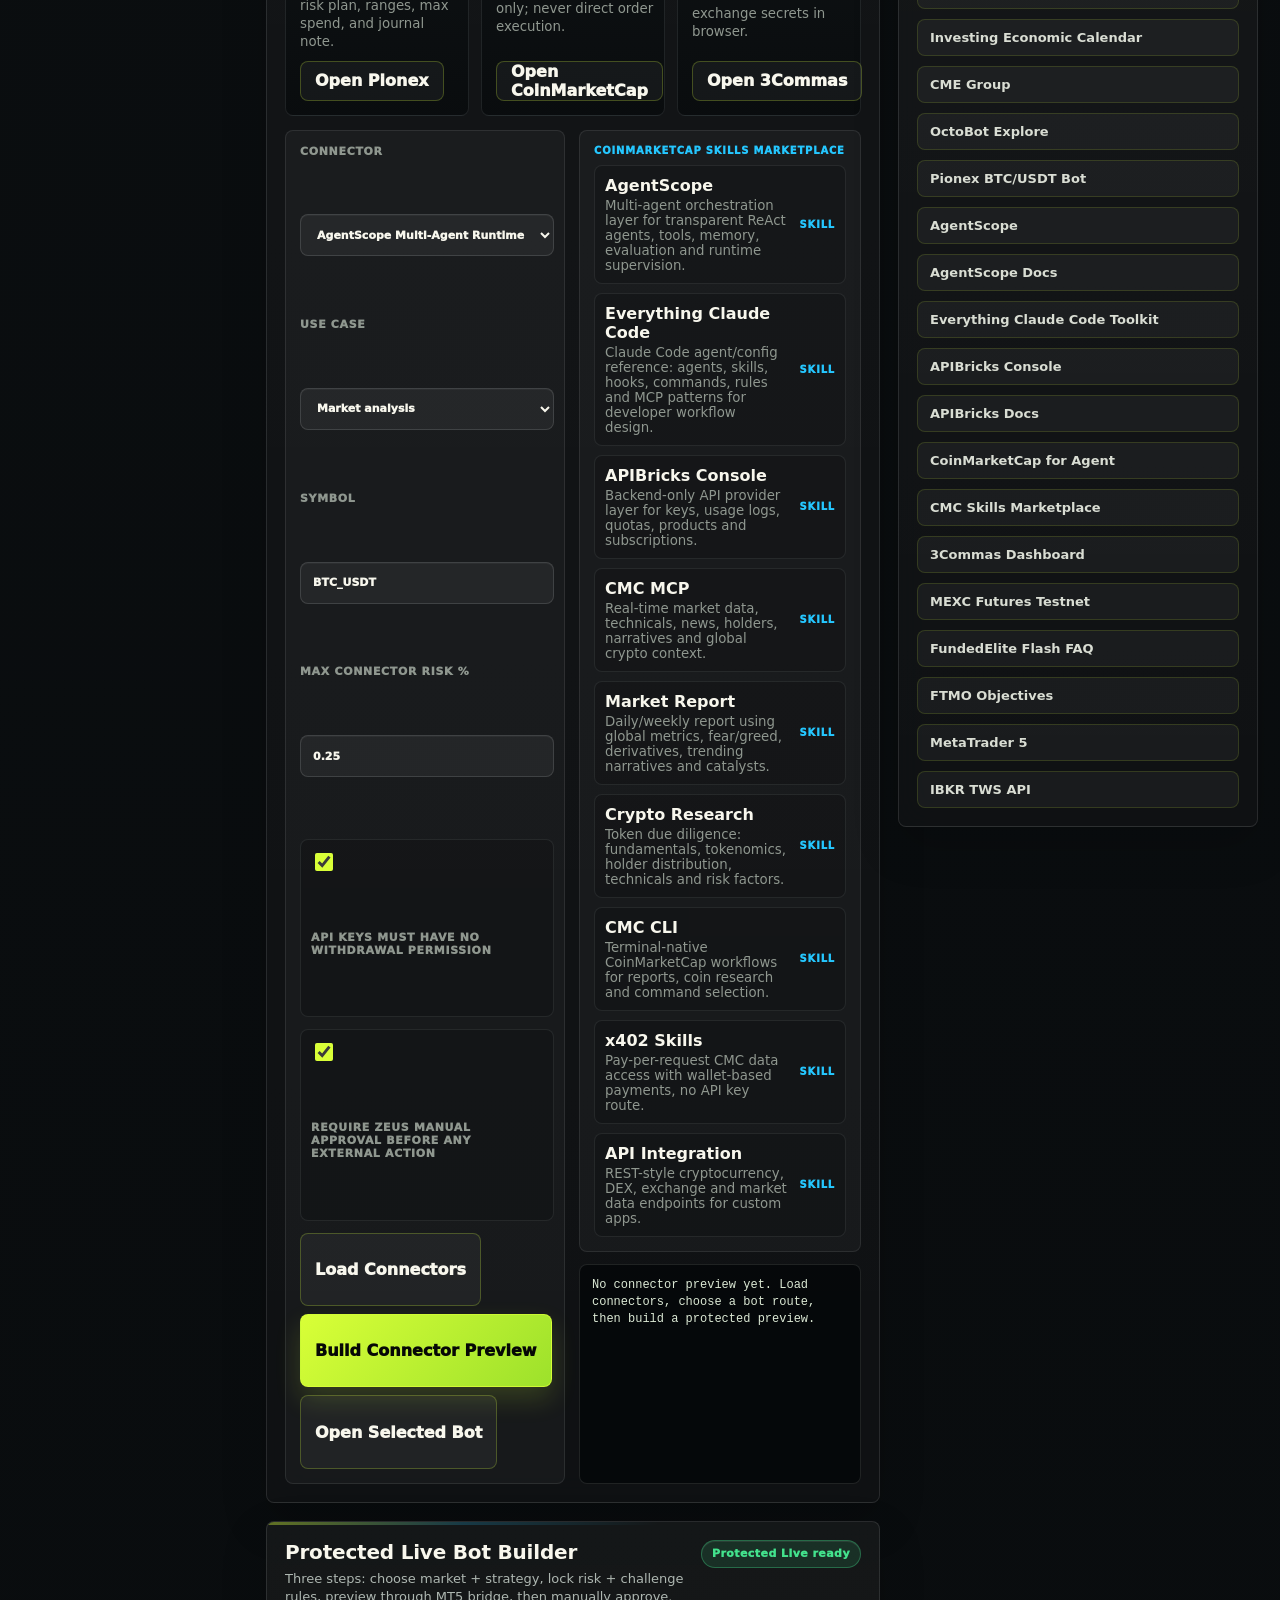
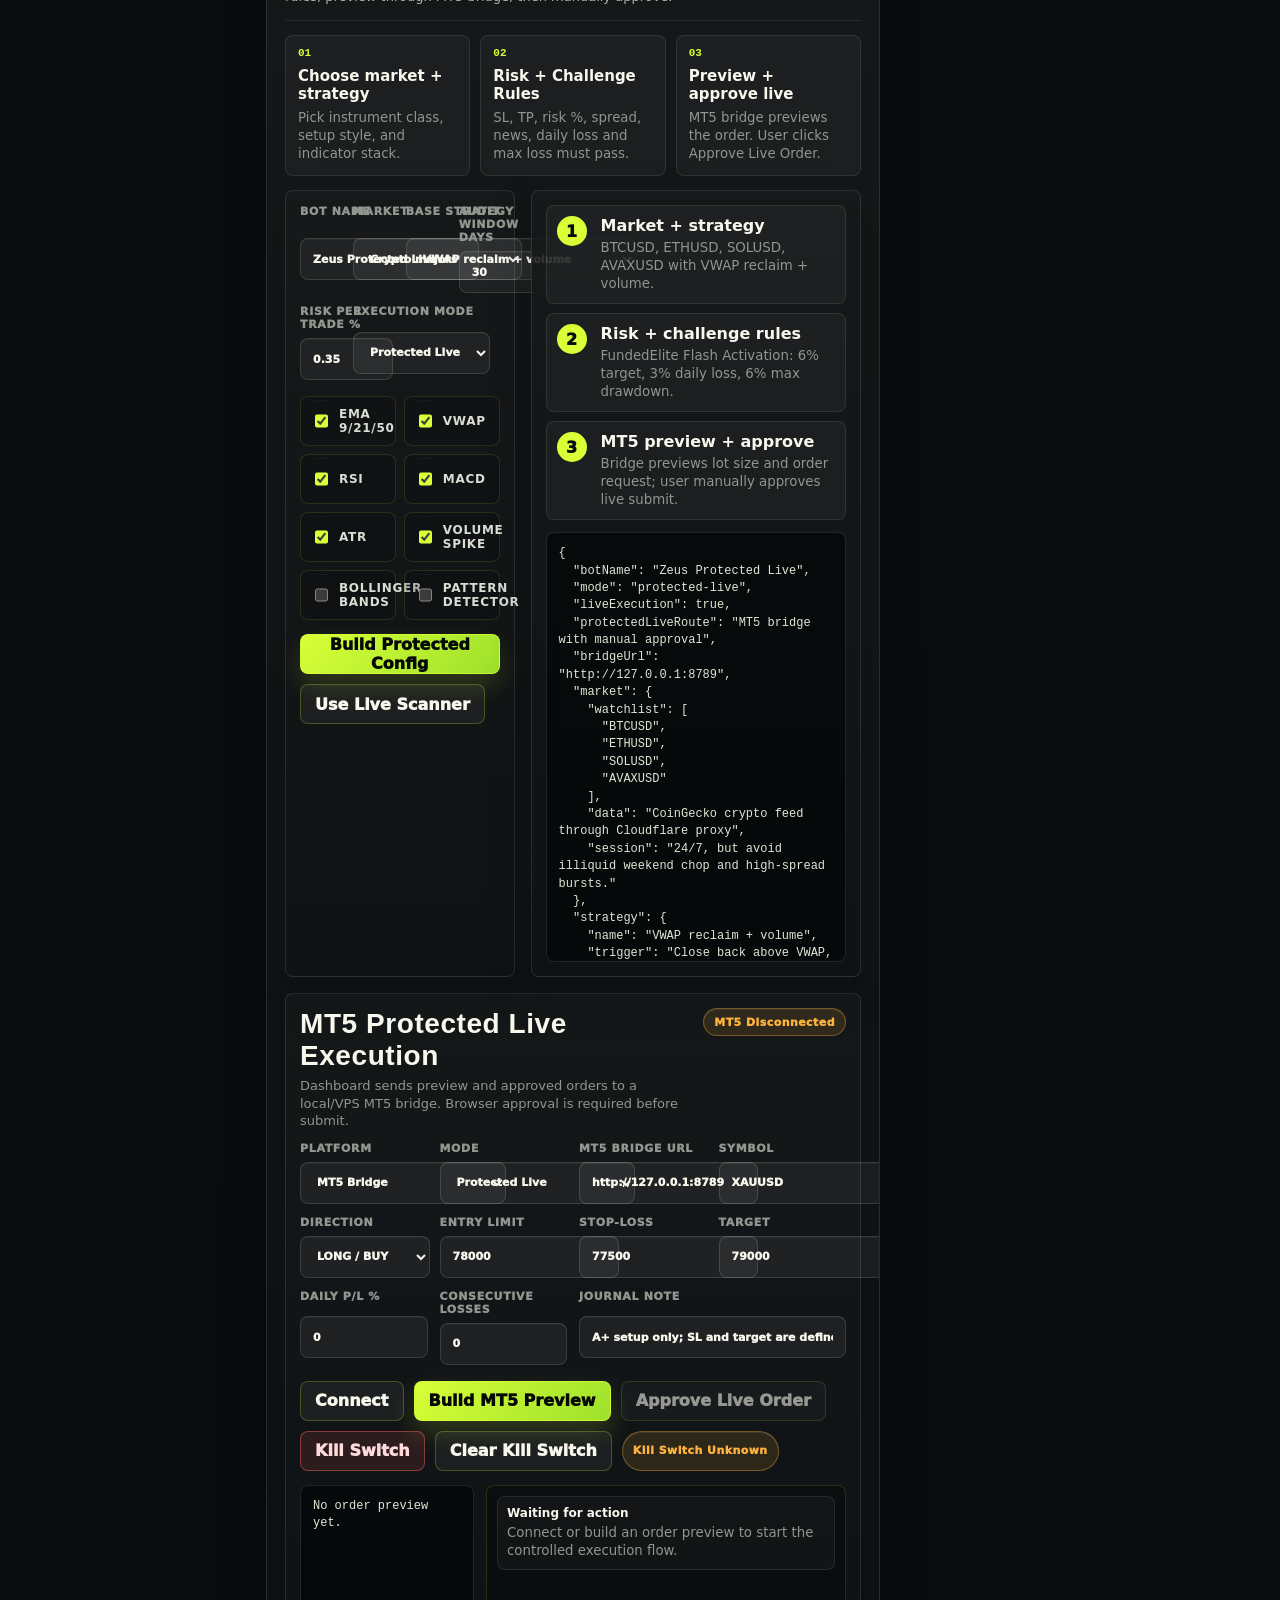
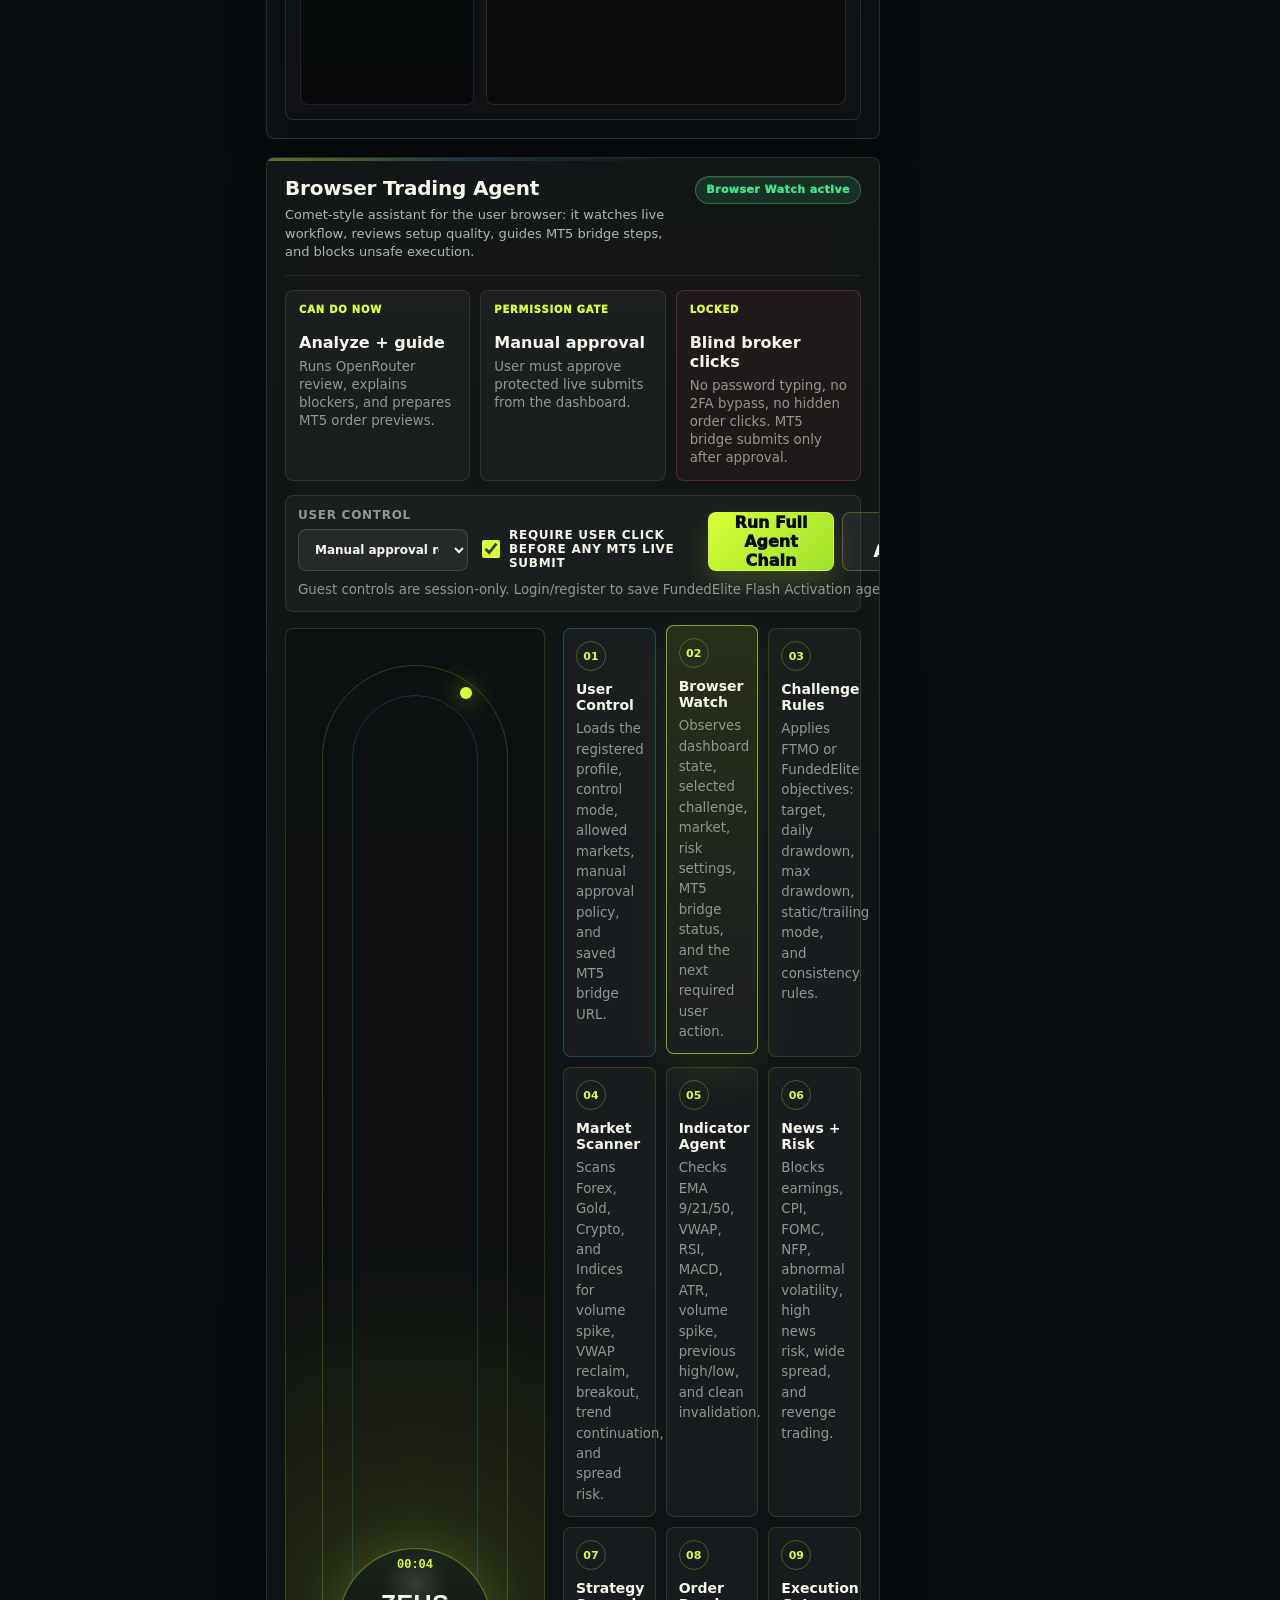
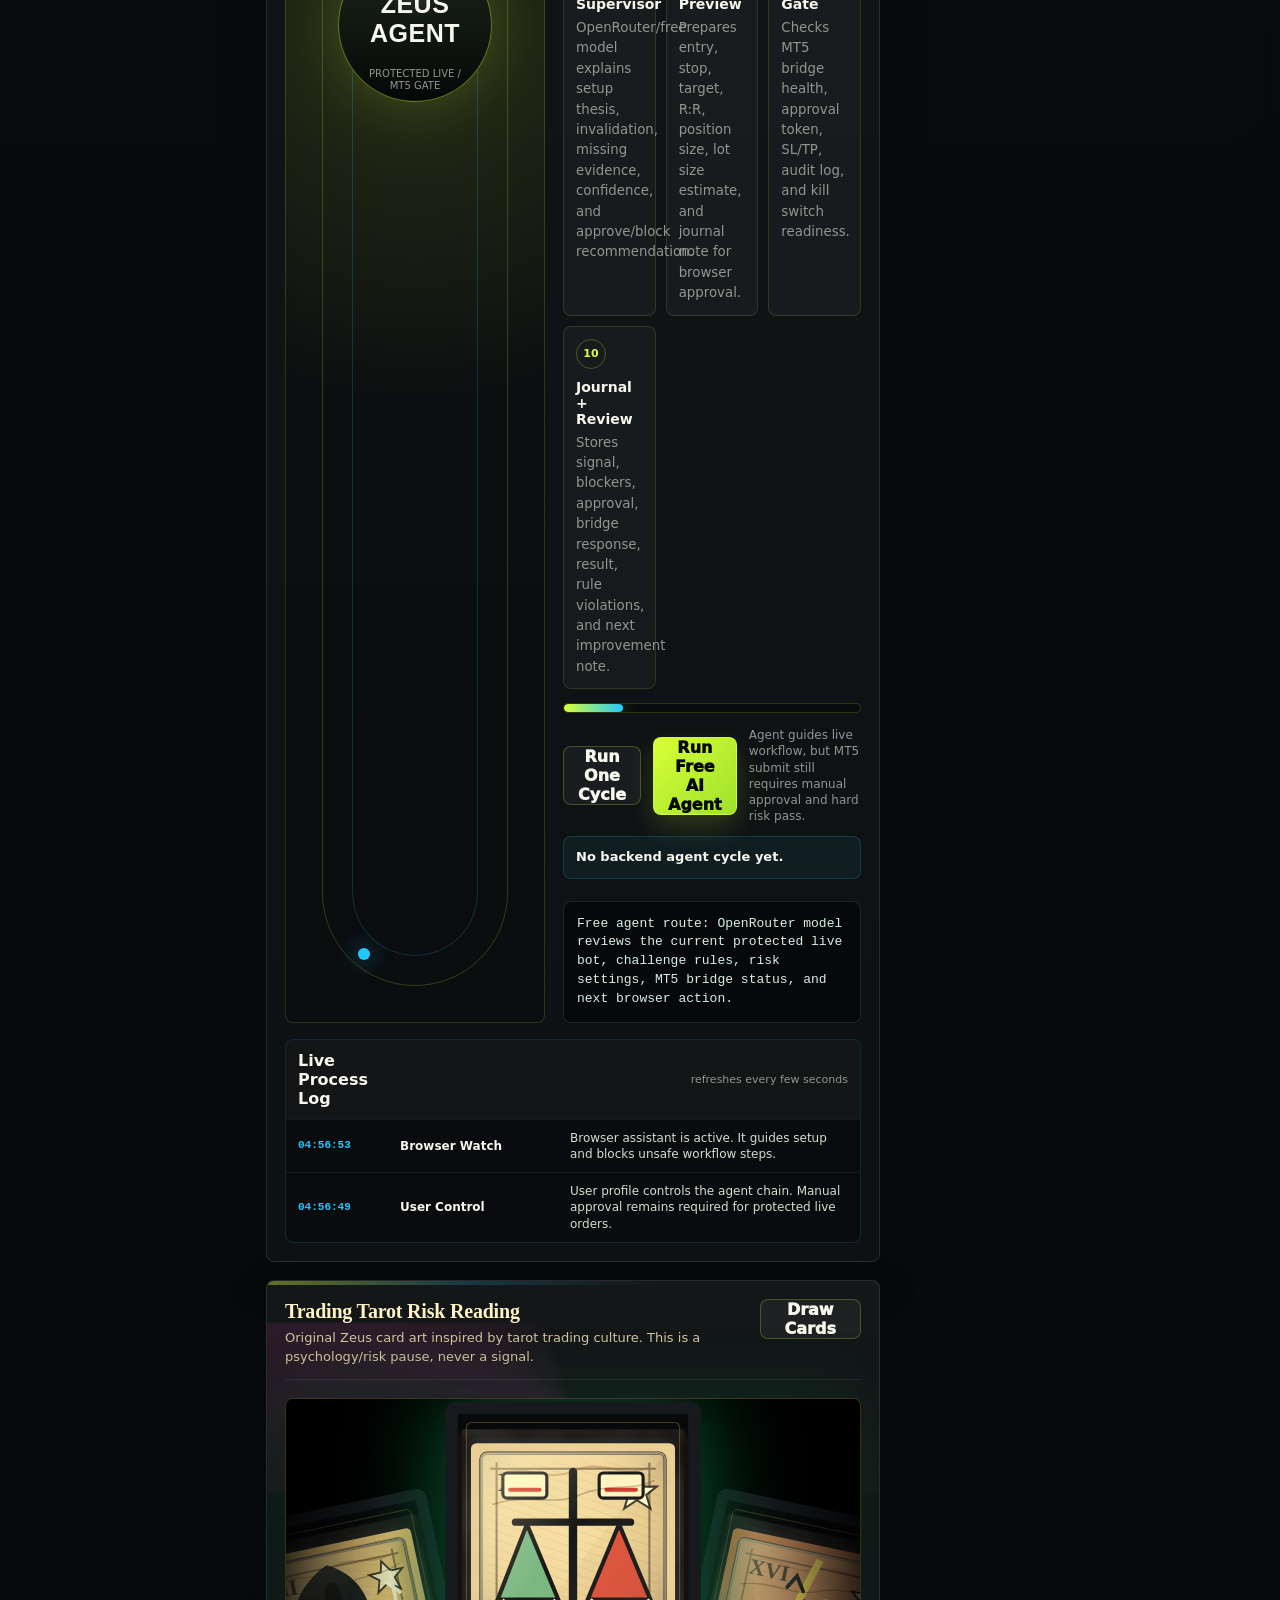
==== commit f8dd813a: "Add live price verification and Telegram alerts" ====
--- a/index.html
+++ b/index.html
@@ -357,6 +357,22 @@
             </article>
           </div>
 
+          <section class="live-verification-panel" aria-label="Live verification and Telegram alerts">
+            <div class="panel-header compact">
+              <div>
+                <h3>Live Price + News Verification</h3>
+                <p>Realno pracenje cijena, tablica, news blocker, analiza i Telegram alert. Alert nije signal za slijepo trgovanje.</p>
+              </div>
+              <div class="verification-actions">
+                <button id="refreshLiveVerification" class="secondary-action" type="button">Refresh + Analyze</button>
+                <button id="sendTelegramAlert" class="primary-action" type="button">Send Telegram Alert</button>
+              </div>
+            </div>
+            <div id="liveVerificationSummary" class="live-verification-summary">Waiting for live verification.</div>
+            <div id="livePriceTable" class="live-price-table"></div>
+            <pre id="liveAnalysisOutput" class="live-analysis-output">Refresh live verification to build a detailed market/risk report.</pre>
+          </section>
+
           <div class="live-intel-grid">
             <section class="intel-panel news-intel-panel">
               <div class="panel-header compact">
--- a/styles.css
+++ b/styles.css
@@ -425,6 +425,99 @@
   grid-template-columns: repeat(2, minmax(0, 1fr));
   gap: 8px;
   margin-top: 10px;
+}
+
+.live-verification-panel {
+  border: 1px solid rgba(216, 255, 55, 0.16);
+  border-radius: 14px;
+  padding: 16px;
+  background:
+    linear-gradient(135deg, rgba(37, 199, 255, 0.075), rgba(216, 255, 55, 0.04)),
+    #080b0d;
+}
+
+.verification-actions {
+  display: flex;
+  flex-wrap: wrap;
+  gap: 8px;
+  justify-content: flex-end;
+}
+
+.live-verification-summary {
+  margin-bottom: 10px;
+  border-radius: 10px;
+  padding: 10px 12px;
+  color: var(--ink);
+  background: rgba(255, 178, 62, 0.11);
+  font-weight: 900;
+}
+
+.live-verification-summary.safe {
+  background: rgba(67, 226, 141, 0.11);
+}
+
+.live-verification-summary.danger {
+  background: rgba(255, 93, 93, 0.12);
+}
+
+.live-price-table {
+  display: grid;
+  overflow: auto;
+  border: 1px solid rgba(255, 255, 255, 0.08);
+  border-radius: 10px;
+}
+
+.live-price-row {
+  display: grid;
+  grid-template-columns: 1.1fr 1fr 0.9fr 0.9fr 1.25fr;
+  gap: 10px;
+  align-items: center;
+  min-width: 720px;
+  padding: 9px 11px;
+  border-bottom: 1px solid rgba(255, 255, 255, 0.065);
+}
+
+.live-price-row:last-child {
+  border-bottom: 0;
+}
+
+.live-price-row.head {
+  color: var(--muted);
+  background: rgba(255, 255, 255, 0.04);
+  font-size: 0.7rem;
+  font-weight: 950;
+  text-transform: uppercase;
+}
+
+.live-price-row strong {
+  color: var(--ink);
+}
+
+.live-price-row .up {
+  color: var(--green);
+}
+
+.live-price-row .down {
+  color: var(--red);
+}
+
+.live-price-row small {
+  color: var(--muted);
+}
+
+.live-analysis-output {
+  min-height: 190px;
+  max-height: 340px;
+  overflow: auto;
+  white-space: pre-wrap;
+  margin: 12px 0 0;
+  border: 1px solid rgba(216, 255, 55, 0.12);
+  border-radius: 10px;
+  padding: 12px;
+  color: var(--text);
+  background: rgba(0, 0, 0, 0.28);
+  font-size: 0.84rem;
+  line-height: 1.45;
 }
 
 .chat-open-button {
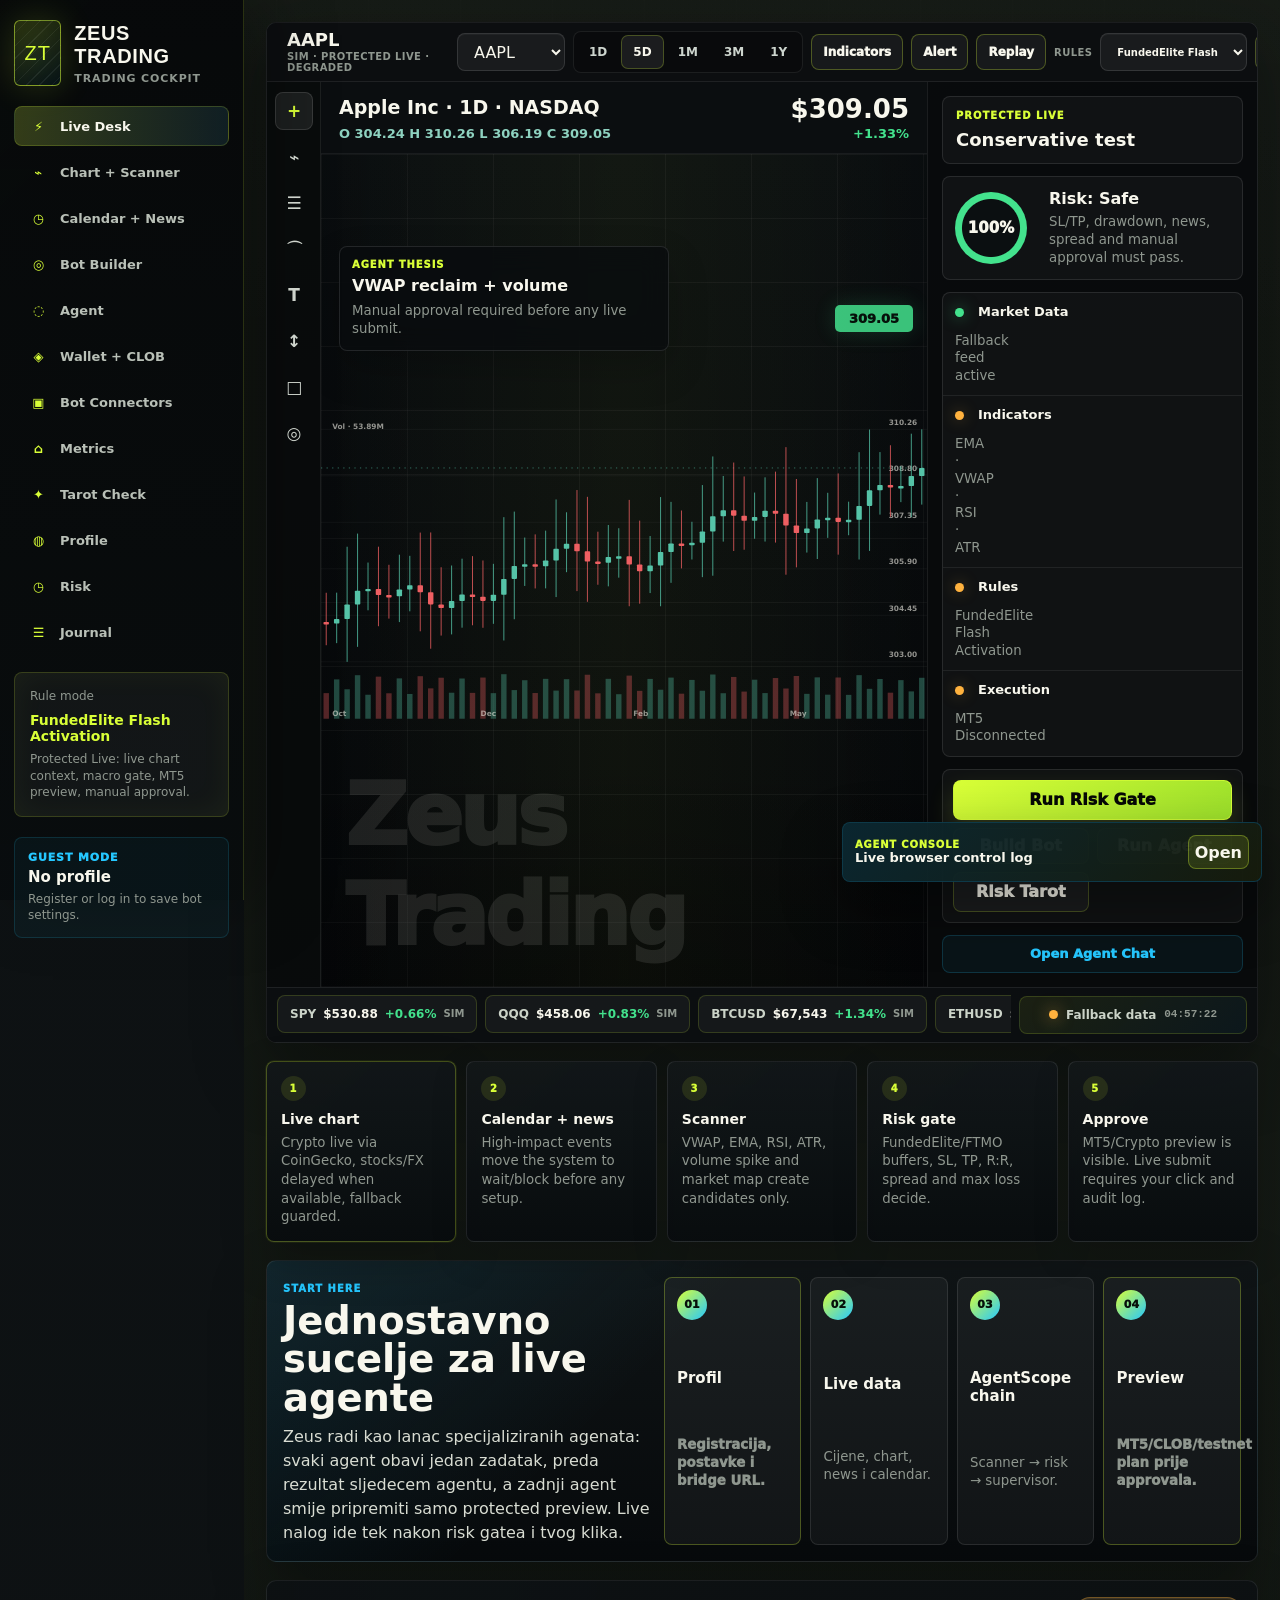
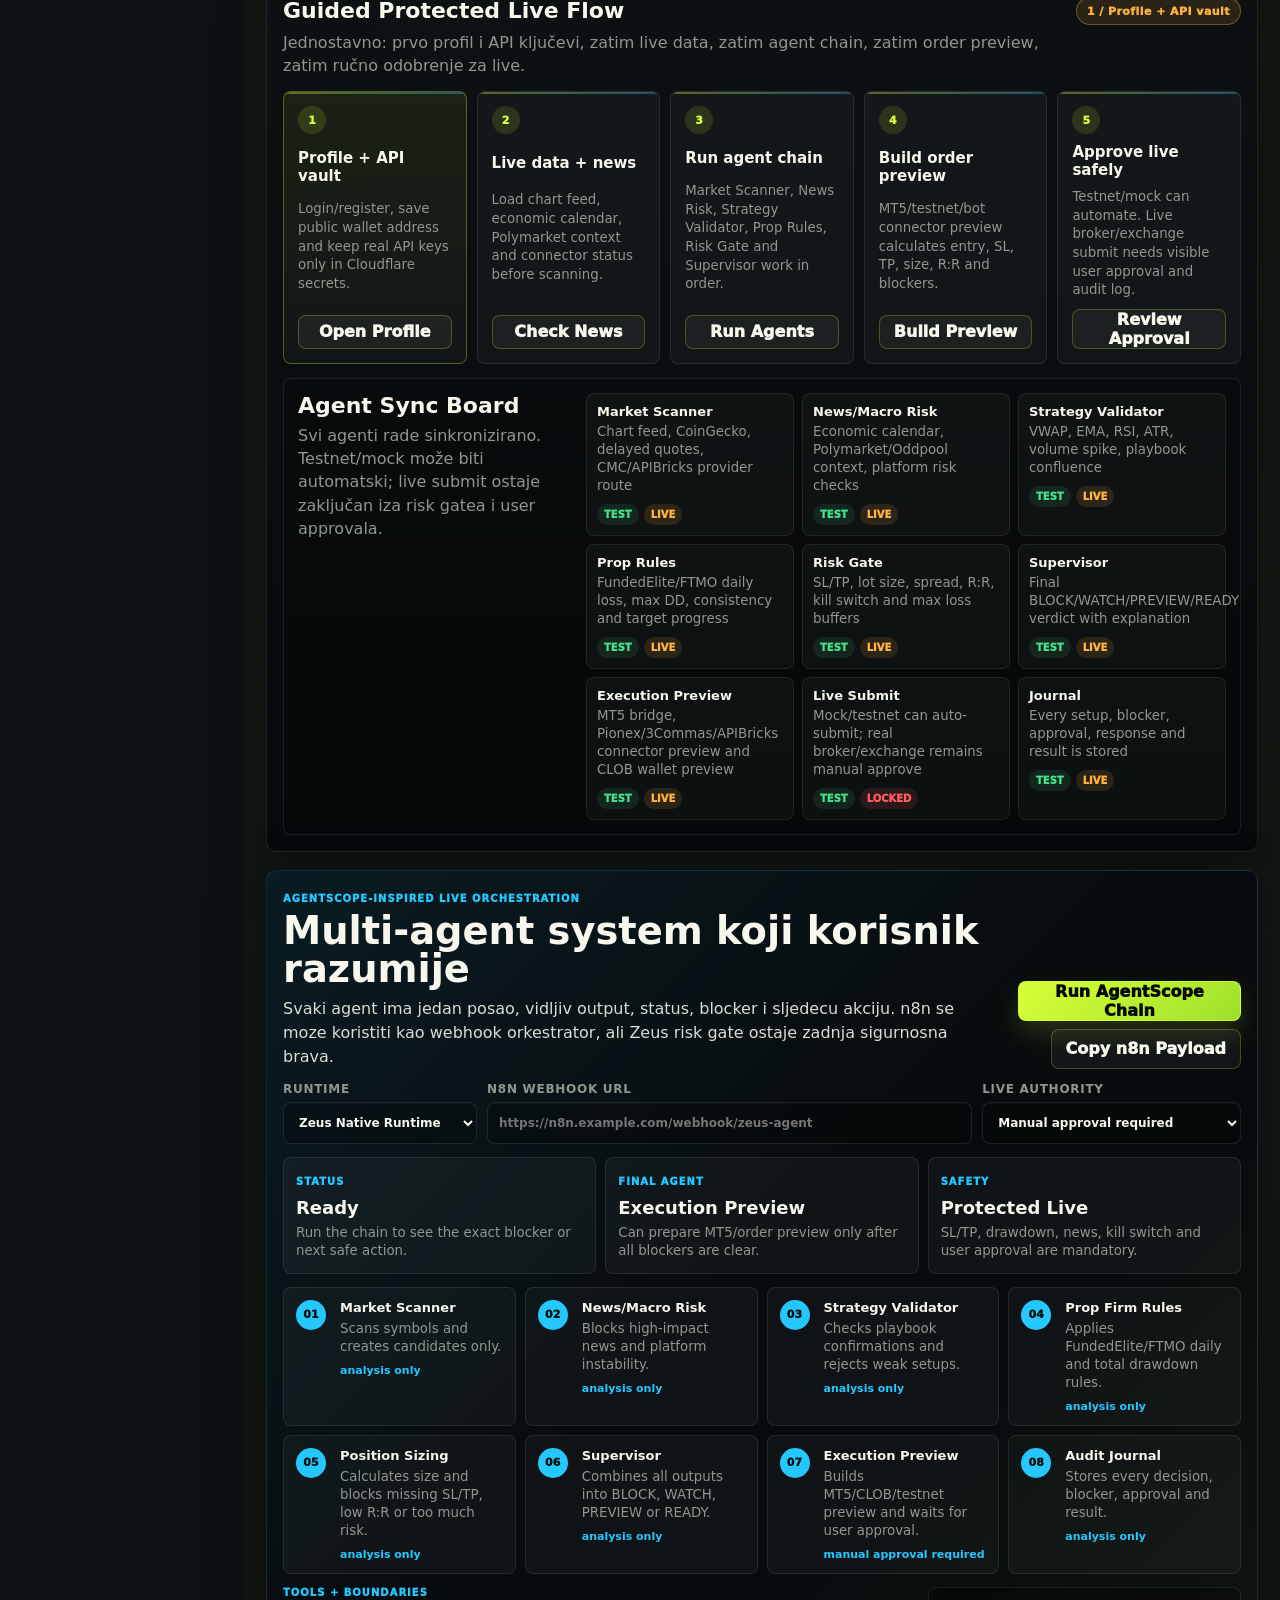
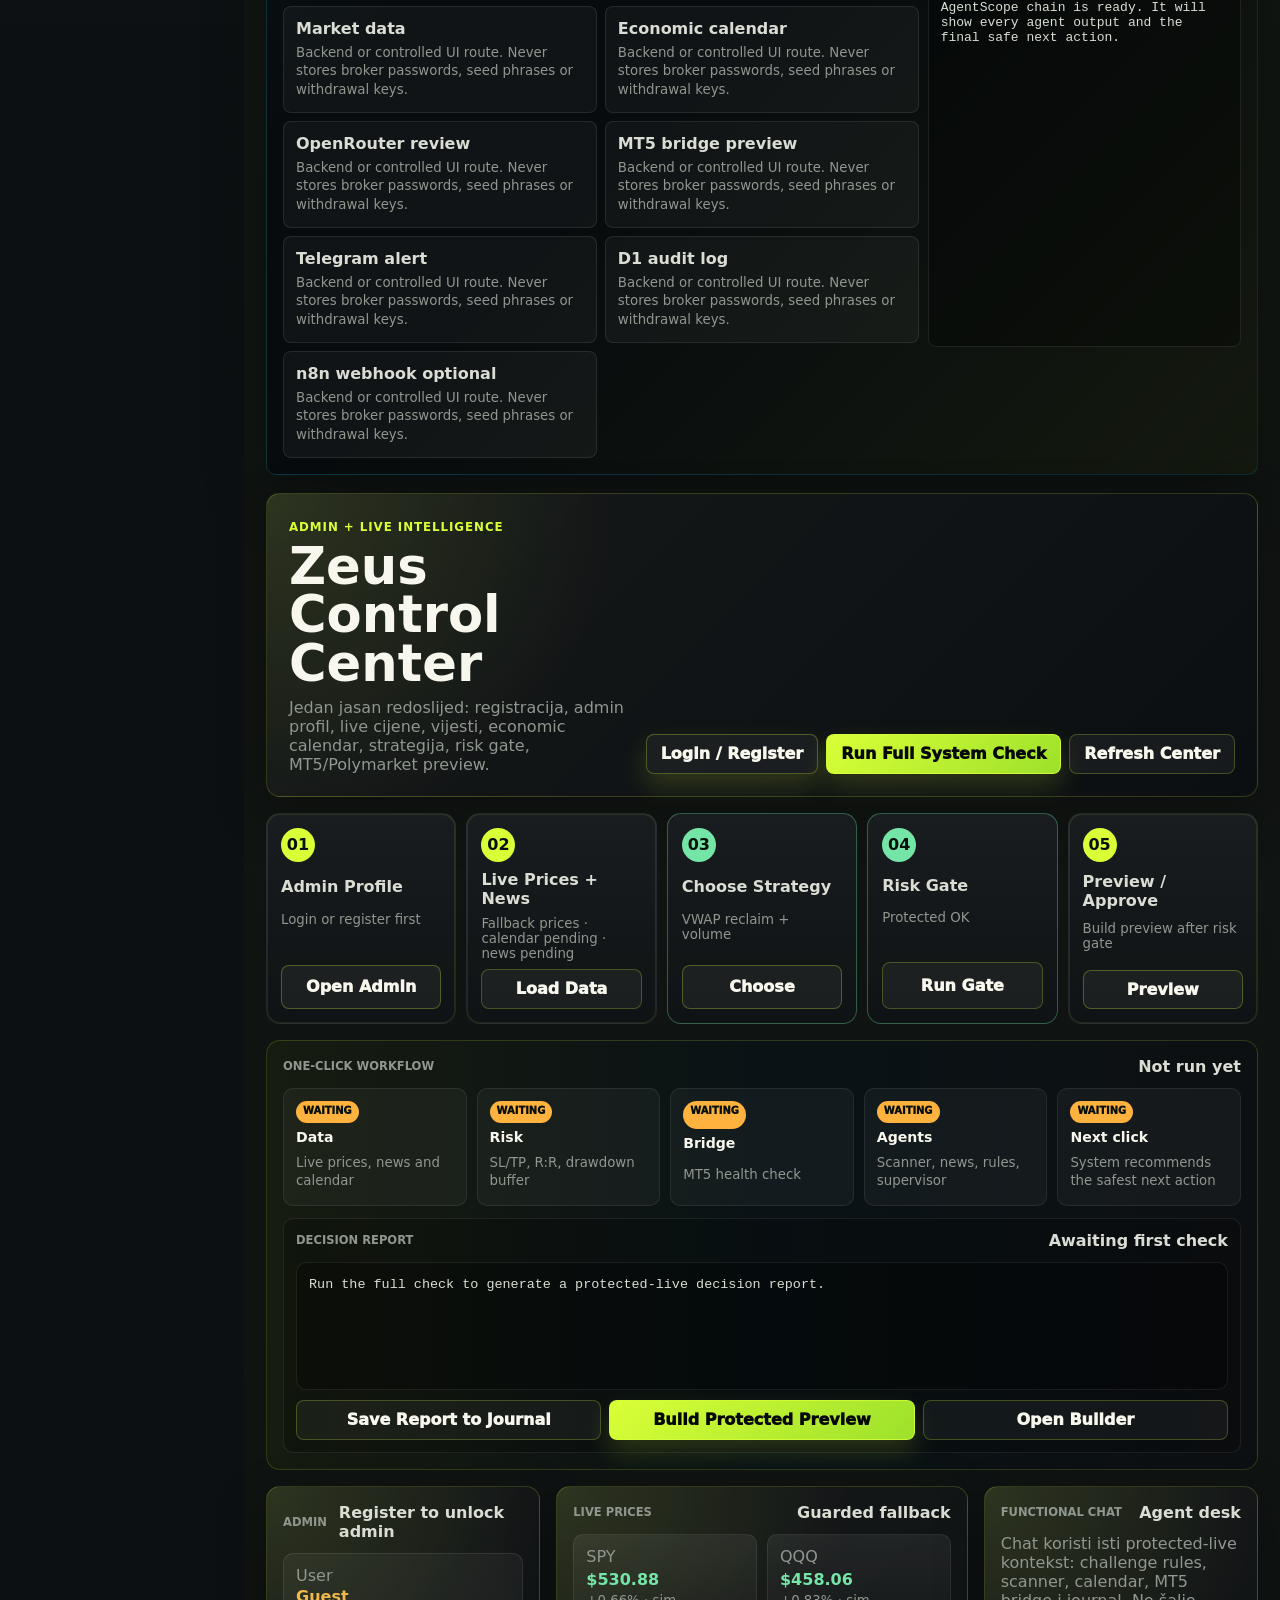
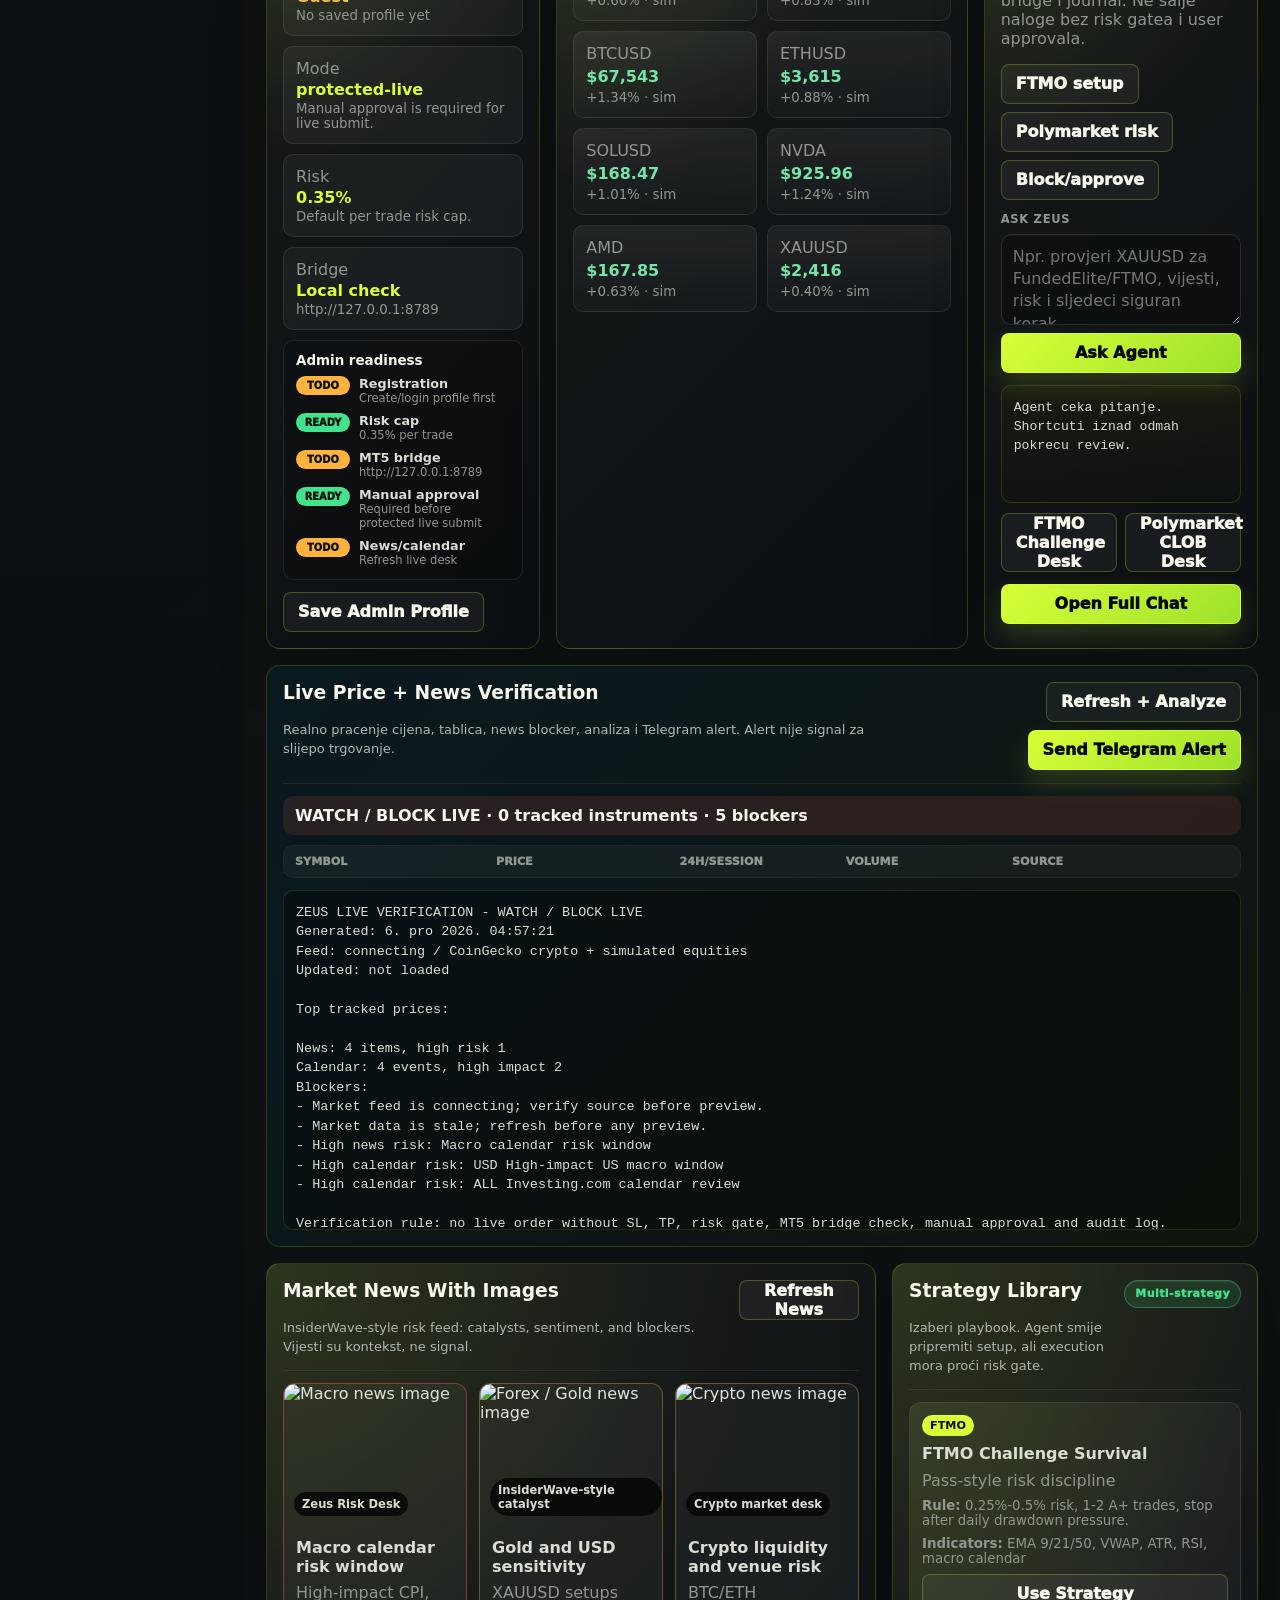
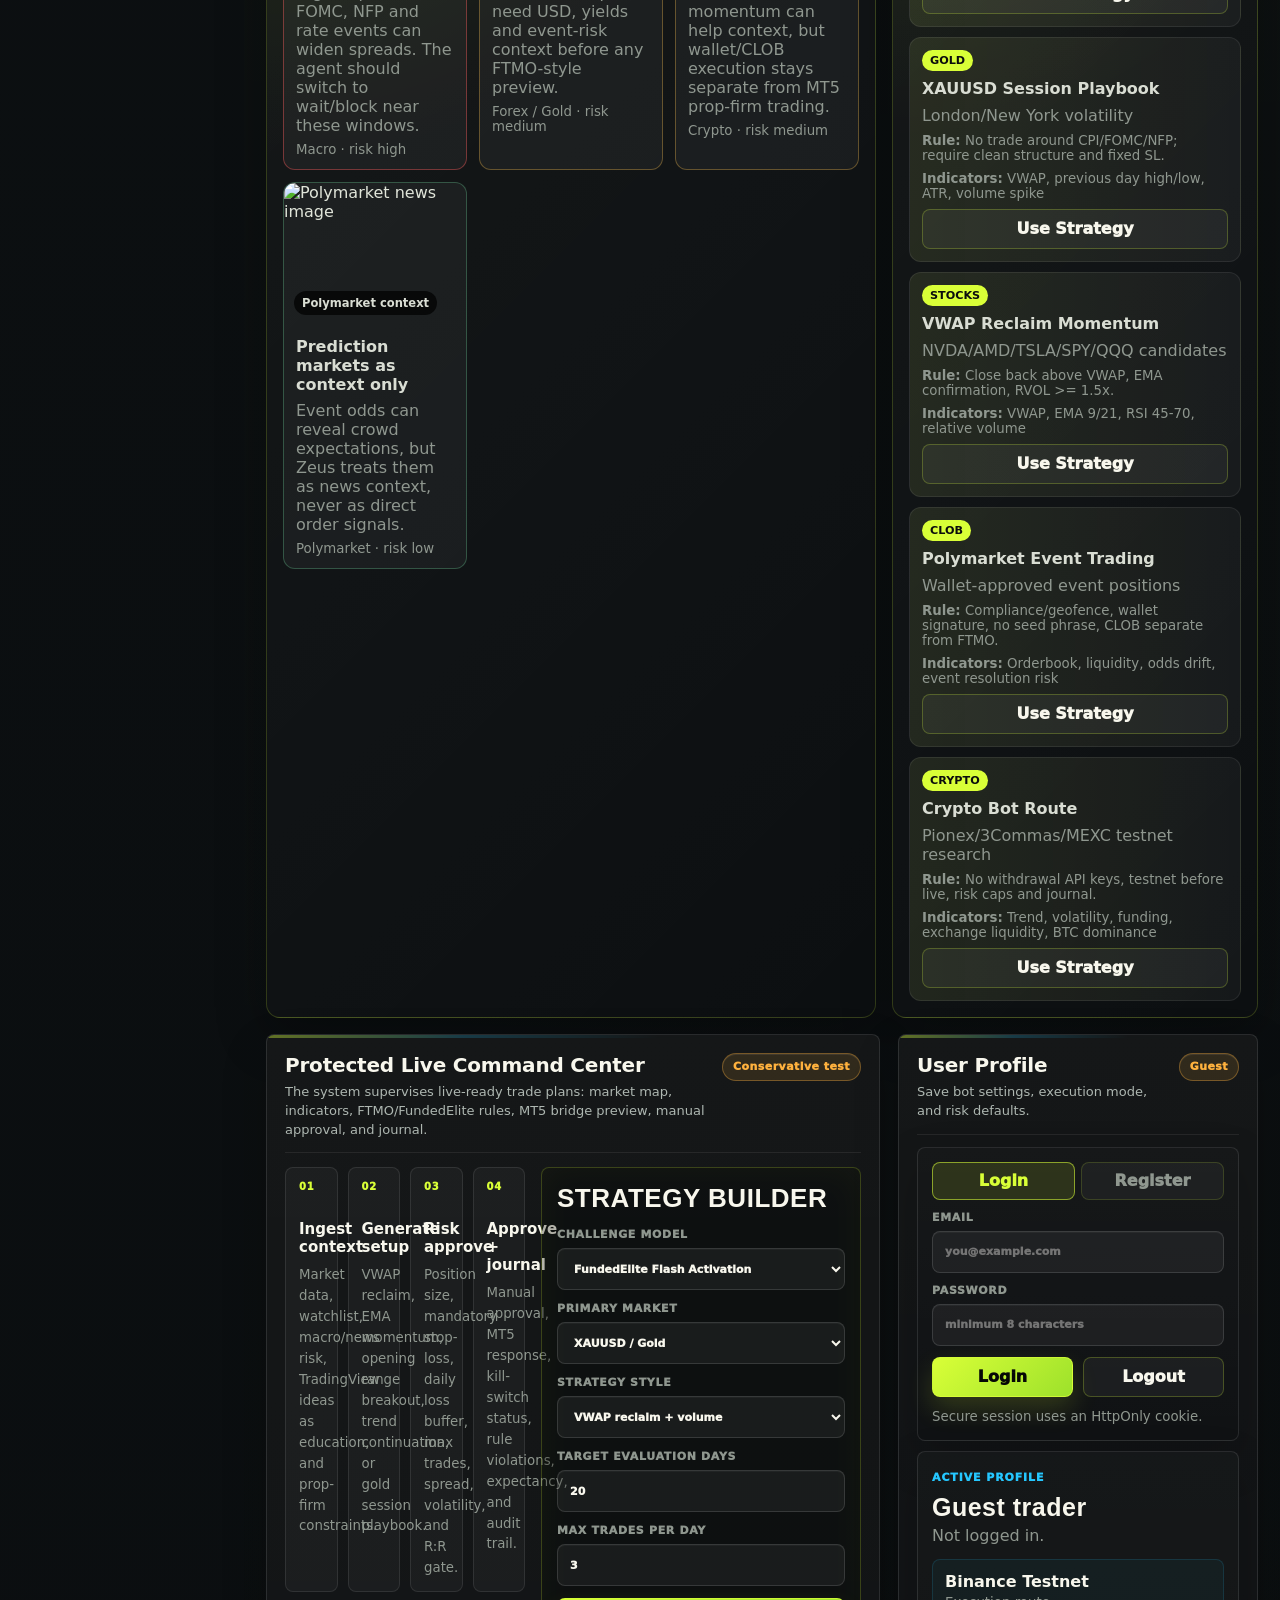
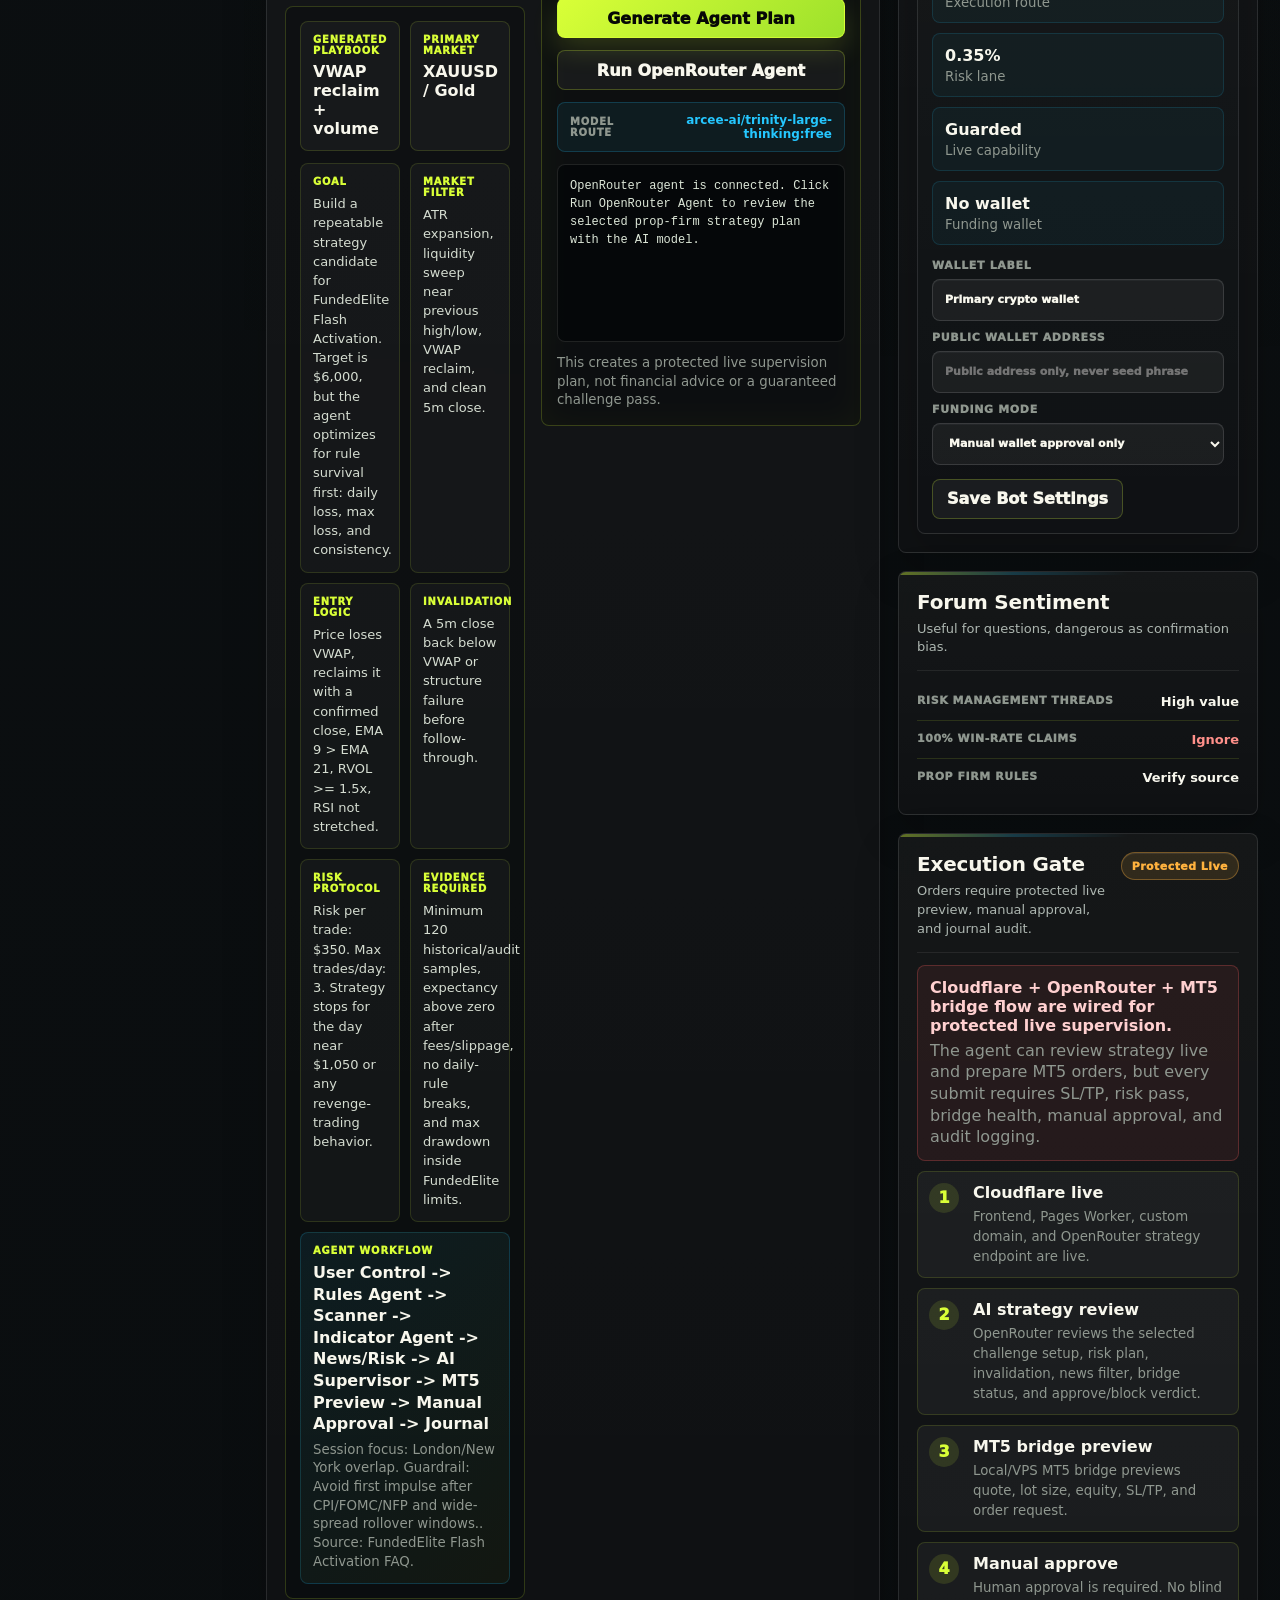
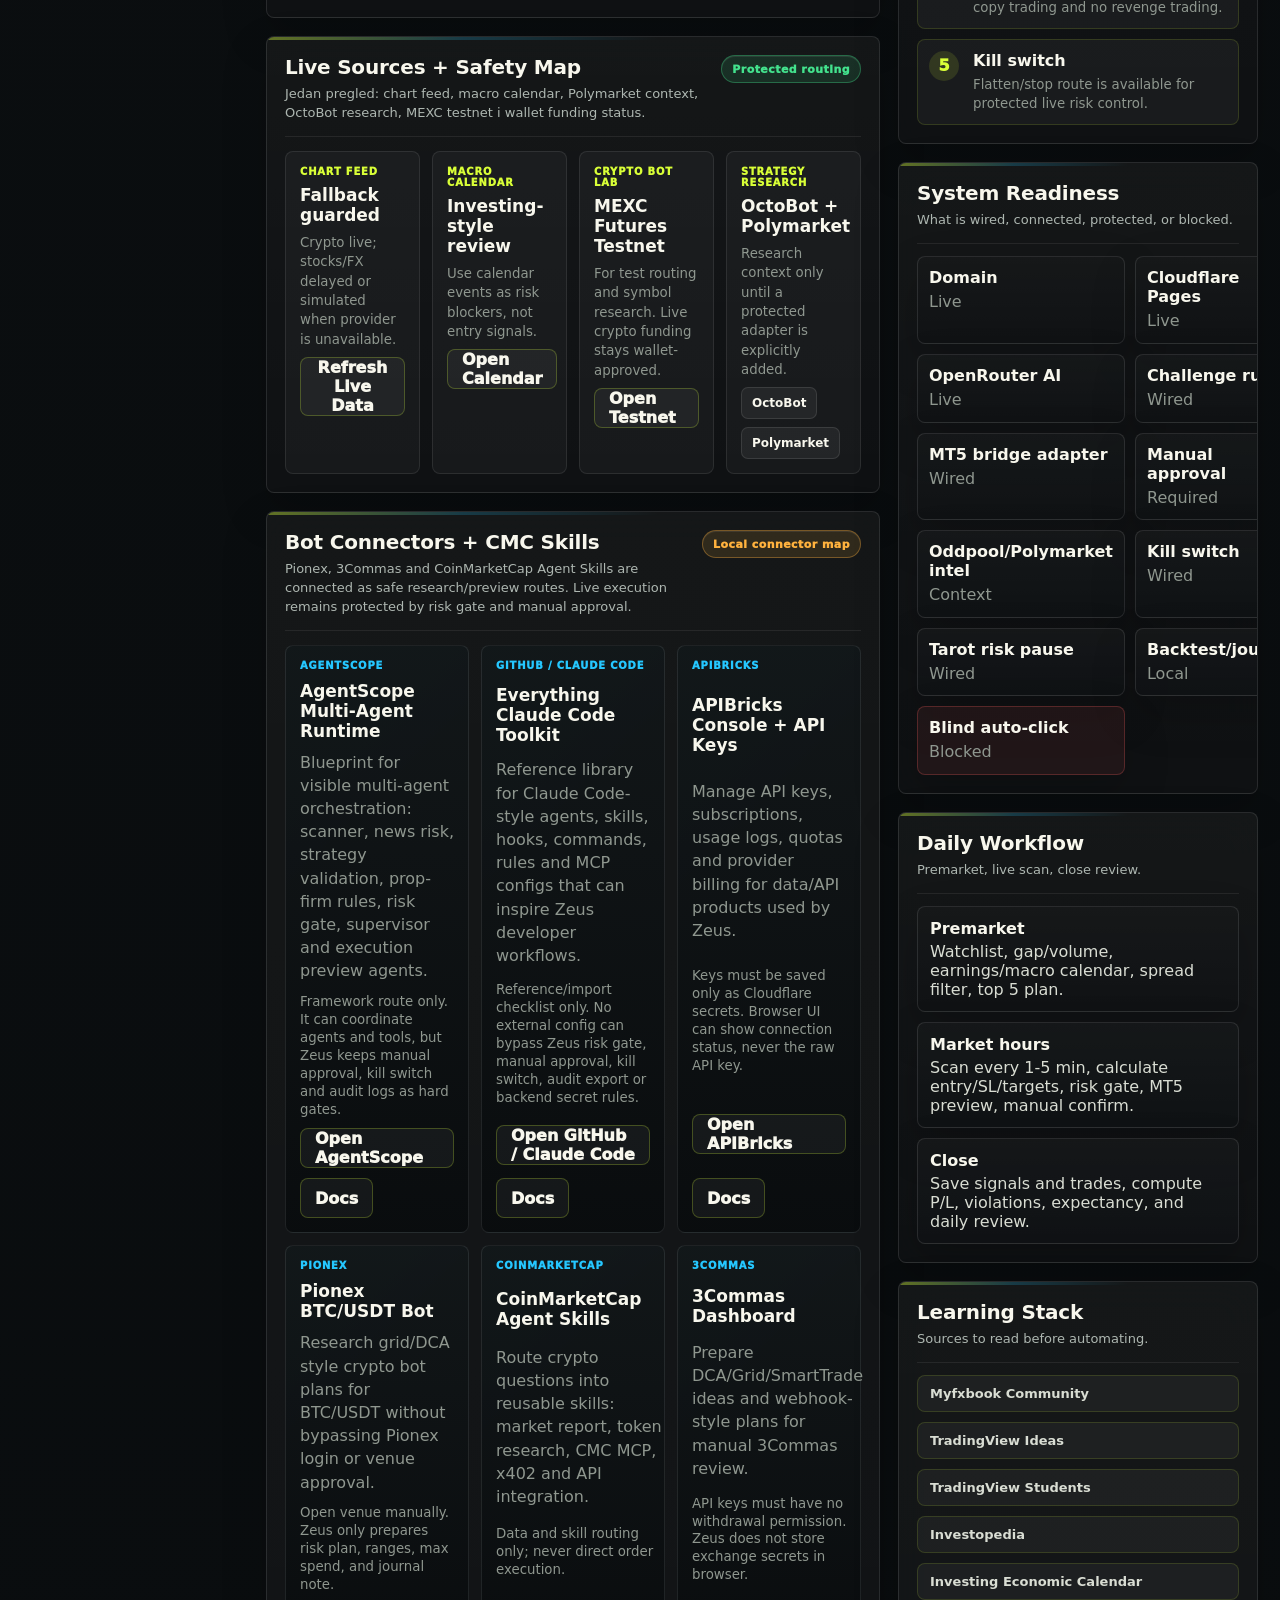
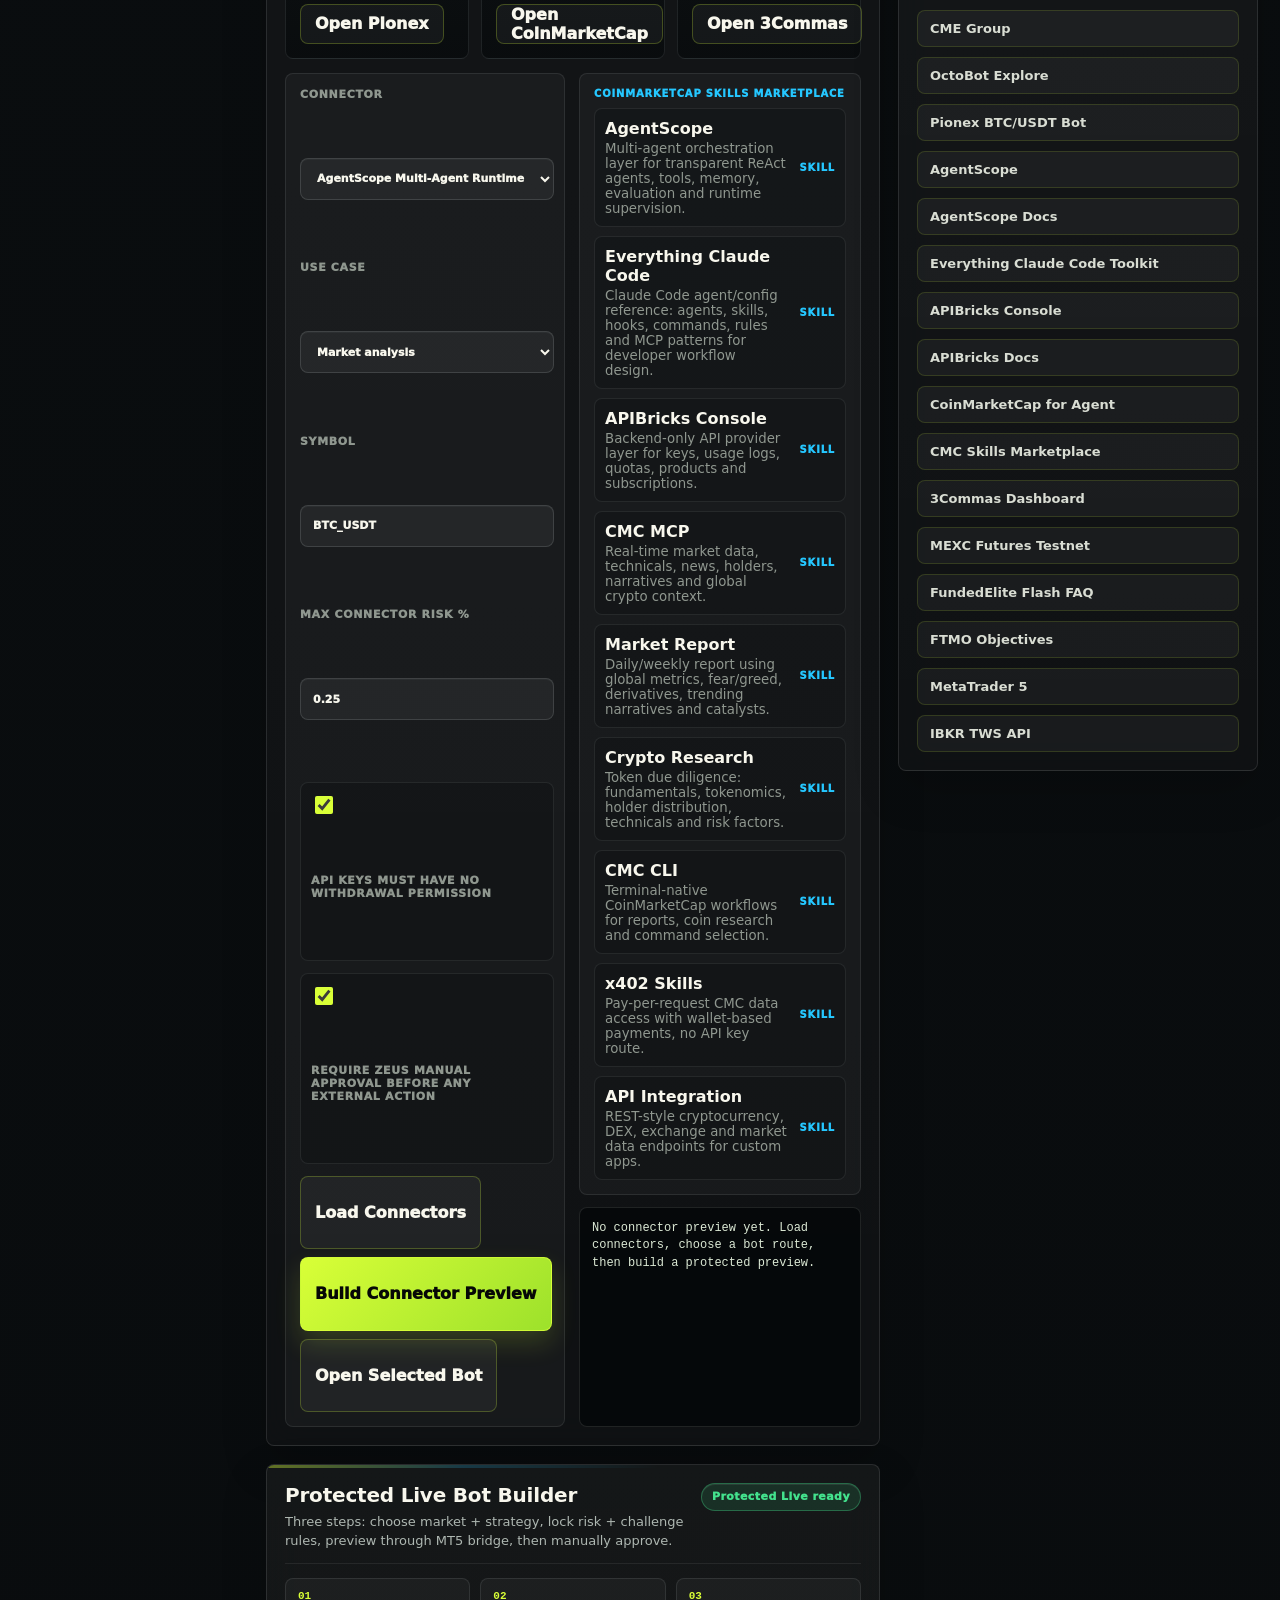
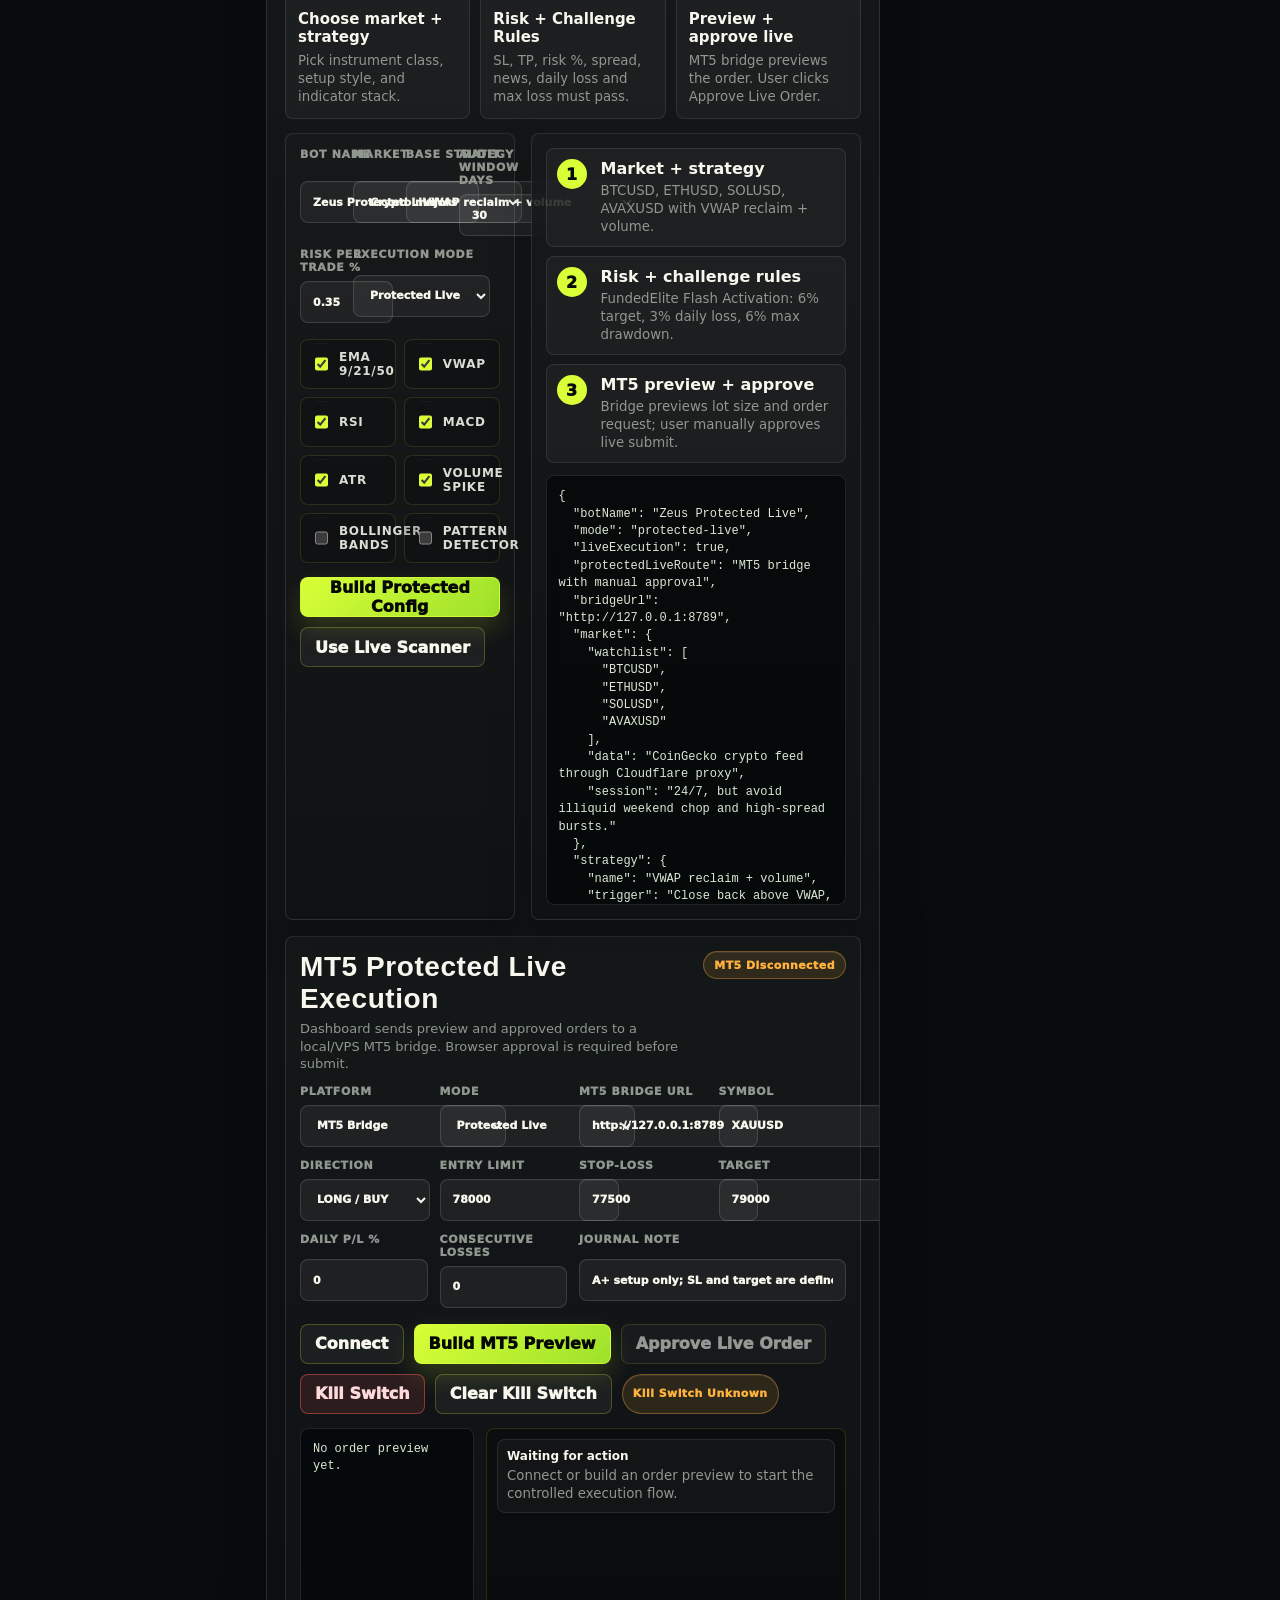
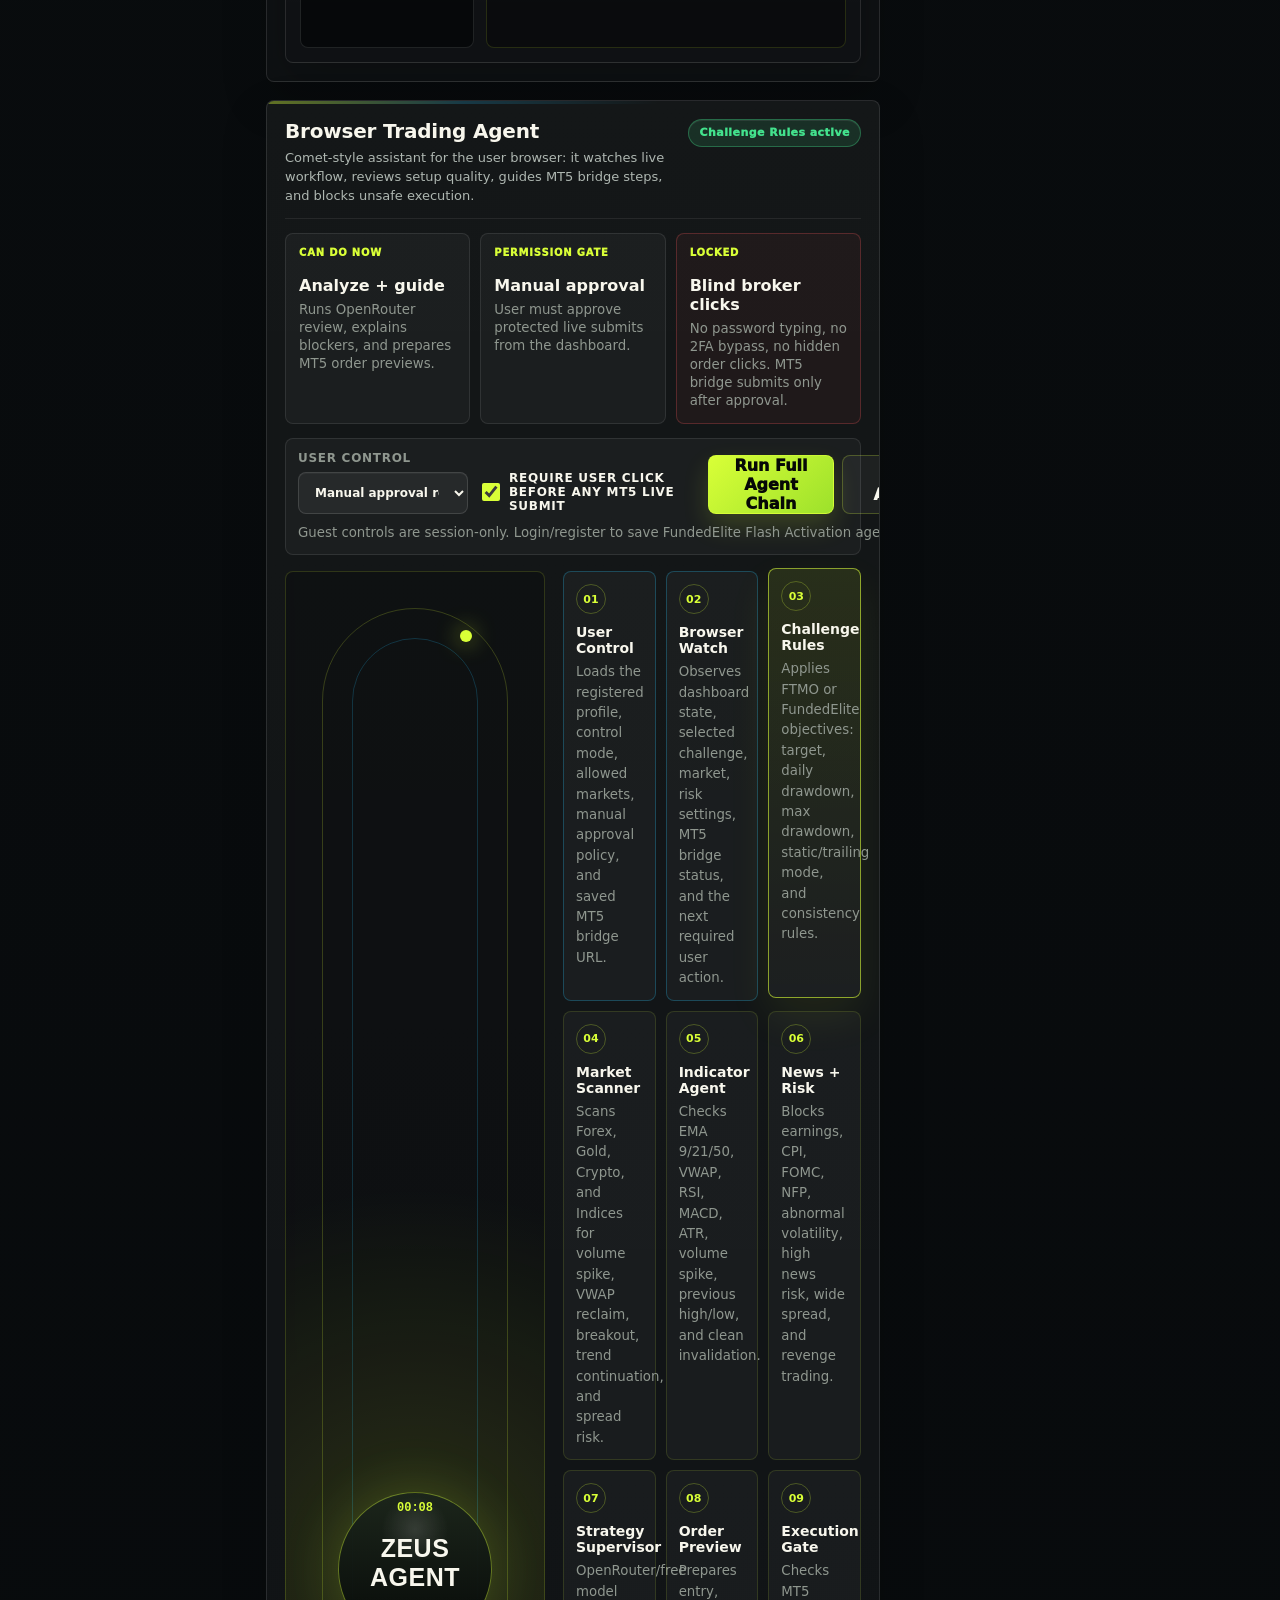
==== commit cc4ec2cd: "Add AgentScope protected agent runtime" ====
--- a/index.html
+++ b/index.html
@@ -4,7 +4,7 @@
     <meta charset="UTF-8" />
     <meta name="viewport" content="width=device-width, initial-scale=1.0" />
     <title>Zeus Trading Live Desk</title>
-    <link rel="stylesheet" href="styles.css?v=20260525-live-desk-1" />
+    <link rel="stylesheet" href="styles.css?v=20260529-agentscope-1" />
   </head>
   <body>
     <div class="app-shell">
@@ -223,6 +223,36 @@
           </article>
         </section>
 
+        <section class="beginner-command-deck" data-panel="beginner-command" aria-label="Beginner protected live command deck">
+          <div class="beginner-command-copy">
+            <span>Start here</span>
+            <h2>Jednostavno sucelje za live agente</h2>
+            <p>Zeus radi kao lanac specijaliziranih agenata: svaki agent obavi jedan zadatak, preda rezultat sljedecem agentu, a zadnji agent smije pripremiti samo protected preview. Live nalog ide tek nakon risk gatea i tvog klika.</p>
+          </div>
+          <div class="beginner-action-lanes">
+            <button class="beginner-lane quick-jump" type="button" data-quick-target="profile">
+              <span>01</span>
+              <strong>Profil</strong>
+              <small>Registracija, postavke i bridge URL.</small>
+            </button>
+            <button class="beginner-lane" id="beginnerRefreshData" type="button">
+              <span>02</span>
+              <strong>Live data</strong>
+              <small>Cijene, chart, news i calendar.</small>
+            </button>
+            <button class="beginner-lane" id="beginnerRunAgents" type="button">
+              <span>03</span>
+              <strong>AgentScope chain</strong>
+              <small>Scanner → risk → supervisor.</small>
+            </button>
+            <button class="beginner-lane quick-jump" type="button" data-quick-target="bot-builder">
+              <span>04</span>
+              <strong>Preview</strong>
+              <small>MT5/CLOB/testnet plan prije approvala.</small>
+            </button>
+          </div>
+        </section>
+
         <section class="guided-flow-panel" data-panel="guided-flow" aria-label="Guided trading system flow">
           <div class="guided-flow-header">
             <div>
@@ -238,6 +268,64 @@
               <p>Svi agenti rade sinkronizirano. Testnet/mock može biti automatski; live submit ostaje zaključan iza risk gatea i user approvala.</p>
             </div>
             <div id="agentSyncMatrix" class="agent-sync-matrix"></div>
+          </div>
+        </section>
+
+        <section class="agentscope-runtime-panel" data-panel="agentscope-runtime" aria-label="AgentScope multi-agent runtime">
+          <div class="agentscope-hero">
+            <div>
+              <span>AgentScope-inspired live orchestration</span>
+              <h2>Multi-agent system koji korisnik razumije</h2>
+              <p>Svaki agent ima jedan posao, vidljiv output, status, blocker i sljedecu akciju. n8n se moze koristiti kao webhook orkestrator, ali Zeus risk gate ostaje zadnja sigurnosna brava.</p>
+            </div>
+            <div class="agentscope-actions">
+              <button id="runAgentScopeCycle" class="primary-action" type="button">Run AgentScope Chain</button>
+              <button id="copyN8nPayload" class="secondary-action" type="button">Copy n8n Payload</button>
+            </div>
+          </div>
+          <div class="agentscope-control-strip">
+            <label>
+              Runtime
+              <select id="agentScopeRuntimeMode">
+                <option value="zeus-native">Zeus Native Runtime</option>
+                <option value="agentscope">AgentScope Blueprint</option>
+                <option value="n8n">n8n Webhook Bridge</option>
+              </select>
+            </label>
+            <label>
+              n8n webhook URL
+              <input id="n8nWebhookUrl" type="url" placeholder="https://n8n.example.com/webhook/zeus-agent" />
+            </label>
+            <label>
+              Live authority
+              <select id="agentScopeAuthority">
+                <option value="manual-approval">Manual approval required</option>
+                <option value="preview-only">Preview only</option>
+                <option value="testnet-auto">Testnet/mock auto only</option>
+              </select>
+            </label>
+          </div>
+          <div class="agentscope-status-grid">
+            <article>
+              <span>Status</span>
+              <strong id="agentScopeStatus">Ready to run</strong>
+              <small id="agentScopeDecision">No decision yet.</small>
+            </article>
+            <article>
+              <span>Final agent</span>
+              <strong>Execution Preview</strong>
+              <small>Can prepare MT5/order preview only after all blockers are clear.</small>
+            </article>
+            <article>
+              <span>Safety</span>
+              <strong>Protected Live</strong>
+              <small>SL/TP, drawdown, news, kill switch and user approval are mandatory.</small>
+            </article>
+          </div>
+          <div id="agentScopeSteps" class="agentscope-steps"></div>
+          <div class="agentscope-output-grid">
+            <div id="agentScopeTools" class="agentscope-tools"></div>
+            <pre id="agentScopeOutput" class="agentscope-output">Click Run AgentScope Chain to create a visible agent handoff plan.</pre>
           </div>
         </section>
 
--- a/styles.css
+++ b/styles.css
@@ -939,6 +939,99 @@
   line-height: 1.4;
 }
 
+.beginner-command-deck {
+  display: grid;
+  grid-template-columns: minmax(280px, 0.78fr) minmax(0, 1.22fr);
+  gap: 12px;
+  margin: 0 0 18px;
+  border: 1px solid rgba(255, 255, 255, 0.09);
+  border-radius: 10px;
+  padding: 16px;
+  background:
+    linear-gradient(135deg, rgba(37, 199, 255, 0.1), transparent 38%),
+    linear-gradient(180deg, rgba(16, 21, 23, 0.96), rgba(7, 10, 12, 0.96));
+  box-shadow: 0 20px 56px rgba(0, 0, 0, 0.32);
+}
+
+.beginner-command-copy span,
+.agentscope-hero span,
+.agentscope-status-grid span,
+.agentscope-tools > span {
+  color: var(--cyan);
+  font-size: 10px;
+  font-weight: 950;
+  letter-spacing: 0.1em;
+  text-transform: uppercase;
+}
+
+.beginner-command-copy h2,
+.agentscope-hero h2 {
+  margin: 6px 0 8px;
+  color: var(--ink);
+  font-size: clamp(1.55rem, 3vw, 2.5rem);
+  line-height: 1;
+}
+
+.beginner-command-copy p,
+.agentscope-hero p {
+  margin: 0;
+  color: var(--text);
+  line-height: 1.5;
+}
+
+.beginner-action-lanes {
+  display: grid;
+  grid-template-columns: repeat(4, minmax(0, 1fr));
+  gap: 9px;
+}
+
+.beginner-lane {
+  display: grid;
+  gap: 7px;
+  min-height: 132px;
+  border: 1px solid rgba(255, 255, 255, 0.1);
+  border-radius: 8px;
+  padding: 12px;
+  color: var(--text);
+  text-align: left;
+  background: rgba(255, 255, 255, 0.045);
+  cursor: pointer;
+  transition: transform 180ms ease, border-color 180ms ease, background 180ms ease;
+}
+
+.beginner-lane:hover {
+  transform: translateY(-2px);
+  border-color: rgba(217, 255, 55, 0.32);
+  background: rgba(217, 255, 55, 0.07);
+}
+
+.beginner-lane span {
+  display: grid;
+  place-items: center;
+  width: 30px;
+  height: 30px;
+  border-radius: 999px;
+  color: #07100b;
+  background: linear-gradient(135deg, var(--lime), var(--cyan));
+  font-size: 11px;
+  font-weight: 950;
+}
+
+.beginner-lane strong,
+.beginner-lane small {
+  display: block;
+}
+
+.beginner-lane strong {
+  color: var(--ink);
+  font-size: 15px;
+}
+
+.beginner-lane small {
+  color: var(--muted);
+  line-height: 1.35;
+}
+
 .guided-flow-panel {
   display: grid;
   gap: 14px;
@@ -1081,6 +1174,196 @@
   flex-wrap: wrap;
   gap: 5px;
   margin-top: 9px;
+}
+
+.agentscope-runtime-panel {
+  display: grid;
+  gap: 13px;
+  margin: 0 0 18px;
+  border: 1px solid rgba(37, 199, 255, 0.16);
+  border-radius: 10px;
+  padding: 16px;
+  background:
+    linear-gradient(135deg, rgba(37, 199, 255, 0.09), transparent 40%),
+    linear-gradient(315deg, rgba(217, 255, 55, 0.06), transparent 44%),
+    #070b0d;
+  box-shadow: 0 20px 60px rgba(0, 0, 0, 0.34);
+}
+
+.agentscope-hero {
+  display: flex;
+  justify-content: space-between;
+  gap: 16px;
+  align-items: end;
+}
+
+.agentscope-actions {
+  display: flex;
+  flex-wrap: wrap;
+  gap: 8px;
+  justify-content: flex-end;
+}
+
+.agentscope-control-strip {
+  display: grid;
+  grid-template-columns: minmax(160px, 0.6fr) minmax(260px, 1.5fr) minmax(180px, 0.8fr);
+  gap: 10px;
+}
+
+.agentscope-control-strip label {
+  display: grid;
+  gap: 6px;
+  color: var(--muted);
+  font-size: 12px;
+  font-weight: 800;
+}
+
+.agentscope-control-strip input,
+.agentscope-control-strip select {
+  width: 100%;
+  border: 1px solid rgba(255, 255, 255, 0.1);
+  border-radius: 8px;
+  padding: 10px 11px;
+  color: var(--ink);
+  background: rgba(0, 0, 0, 0.25);
+}
+
+.agentscope-status-grid,
+.agentscope-output-grid {
+  display: grid;
+  grid-template-columns: repeat(3, minmax(0, 1fr));
+  gap: 9px;
+}
+
+.agentscope-status-grid article,
+.agentscope-tools article {
+  border: 1px solid rgba(255, 255, 255, 0.09);
+  border-radius: 8px;
+  padding: 12px;
+  background: rgba(255, 255, 255, 0.04);
+}
+
+.agentscope-status-grid strong,
+.agentscope-status-grid small,
+.agentscope-tools strong,
+.agentscope-tools small {
+  display: block;
+}
+
+.agentscope-status-grid strong {
+  margin-top: 8px;
+  color: var(--ink);
+  font-size: 18px;
+}
+
+.agentscope-status-grid small,
+.agentscope-tools small {
+  margin-top: 6px;
+  color: var(--muted);
+  line-height: 1.4;
+}
+
+.agentscope-steps {
+  display: grid;
+  grid-template-columns: repeat(4, minmax(0, 1fr));
+  gap: 9px;
+}
+
+.agentscope-step {
+  display: grid;
+  grid-template-columns: 34px minmax(0, 1fr);
+  gap: 10px;
+  min-height: 132px;
+  border: 1px solid rgba(255, 255, 255, 0.09);
+  border-radius: 8px;
+  padding: 12px;
+  background: rgba(255, 255, 255, 0.035);
+}
+
+.agentscope-step > span {
+  display: grid;
+  place-items: center;
+  width: 30px;
+  height: 30px;
+  border-radius: 999px;
+  color: #07100b;
+  background: var(--cyan);
+  font-size: 11px;
+  font-weight: 950;
+}
+
+.agentscope-step strong,
+.agentscope-step small,
+.agentscope-step em {
+  display: block;
+}
+
+.agentscope-step strong {
+  color: var(--ink);
+  font-size: 13px;
+}
+
+.agentscope-step small {
+  margin-top: 5px;
+  color: var(--muted);
+  line-height: 1.35;
+}
+
+.agentscope-step em {
+  margin-top: 8px;
+  color: var(--cyan);
+  font-size: 11px;
+  font-style: normal;
+  font-weight: 800;
+}
+
+.agentscope-step.passed {
+  border-color: rgba(67, 226, 141, 0.3);
+}
+
+.agentscope-step.warning {
+  border-color: rgba(255, 178, 62, 0.32);
+}
+
+.agentscope-step.blocked {
+  border-color: rgba(255, 93, 93, 0.32);
+}
+
+.agentscope-step.blocked > span {
+  color: #fff;
+  background: var(--red);
+}
+
+.agentscope-tools {
+  display: grid;
+  grid-template-columns: repeat(2, minmax(0, 1fr));
+  gap: 8px;
+  grid-column: span 2;
+}
+
+.agentscope-tools > span {
+  grid-column: 1 / -1;
+}
+
+.agentscope-output {
+  min-height: 236px;
+  max-height: 360px;
+  overflow: auto;
+  margin: 0;
+  border: 1px solid rgba(255, 255, 255, 0.09);
+  border-radius: 8px;
+  padding: 12px;
+  color: var(--text);
+  background: rgba(0, 0, 0, 0.3);
+  white-space: pre-wrap;
+}
+
+.safe-text {
+  color: var(--green) !important;
+}
+
+.blocked-text {
+  color: var(--red) !important;
 }
 
 .sync-pill {
@@ -5244,8 +5527,12 @@
   }
 
   .pipeline-grid,
+  .beginner-command-deck,
   .live-desk-order,
   .guided-flow-grid,
+  .agentscope-status-grid,
+  .agentscope-steps,
+  .agentscope-output-grid,
   .source-action-grid,
   .connector-grid,
   .connector-workbench,
@@ -5265,13 +5552,20 @@
   }
 
   .guided-flow-header,
-  .agent-sync-board {
+  .agent-sync-board,
+  .agentscope-hero {
     flex-direction: column;
   }
 
   .agent-sync-matrix {
     grid-template-columns: repeat(2, minmax(0, 1fr));
     min-width: 0;
+  }
+
+  .beginner-action-lanes,
+  .agentscope-control-strip,
+  .agentscope-tools {
+    grid-template-columns: repeat(2, minmax(0, 1fr));
   }
 
   .calendar-controls {
@@ -5480,8 +5774,15 @@
   }
 
   .nav-list,
+  .beginner-command-deck,
+  .beginner-action-lanes,
   .live-desk-order,
   .guided-flow-grid,
+  .agentscope-control-strip,
+  .agentscope-status-grid,
+  .agentscope-steps,
+  .agentscope-output-grid,
+  .agentscope-tools,
   .source-action-grid,
   .connector-grid,
   .connector-workbench,
@@ -5521,6 +5822,10 @@
     grid-template-columns: 1fr;
   }
 
+  .agentscope-tools {
+    grid-column: auto;
+  }
+
   .calendar-event-card {
     grid-template-columns: 1fr;
     align-items: start;
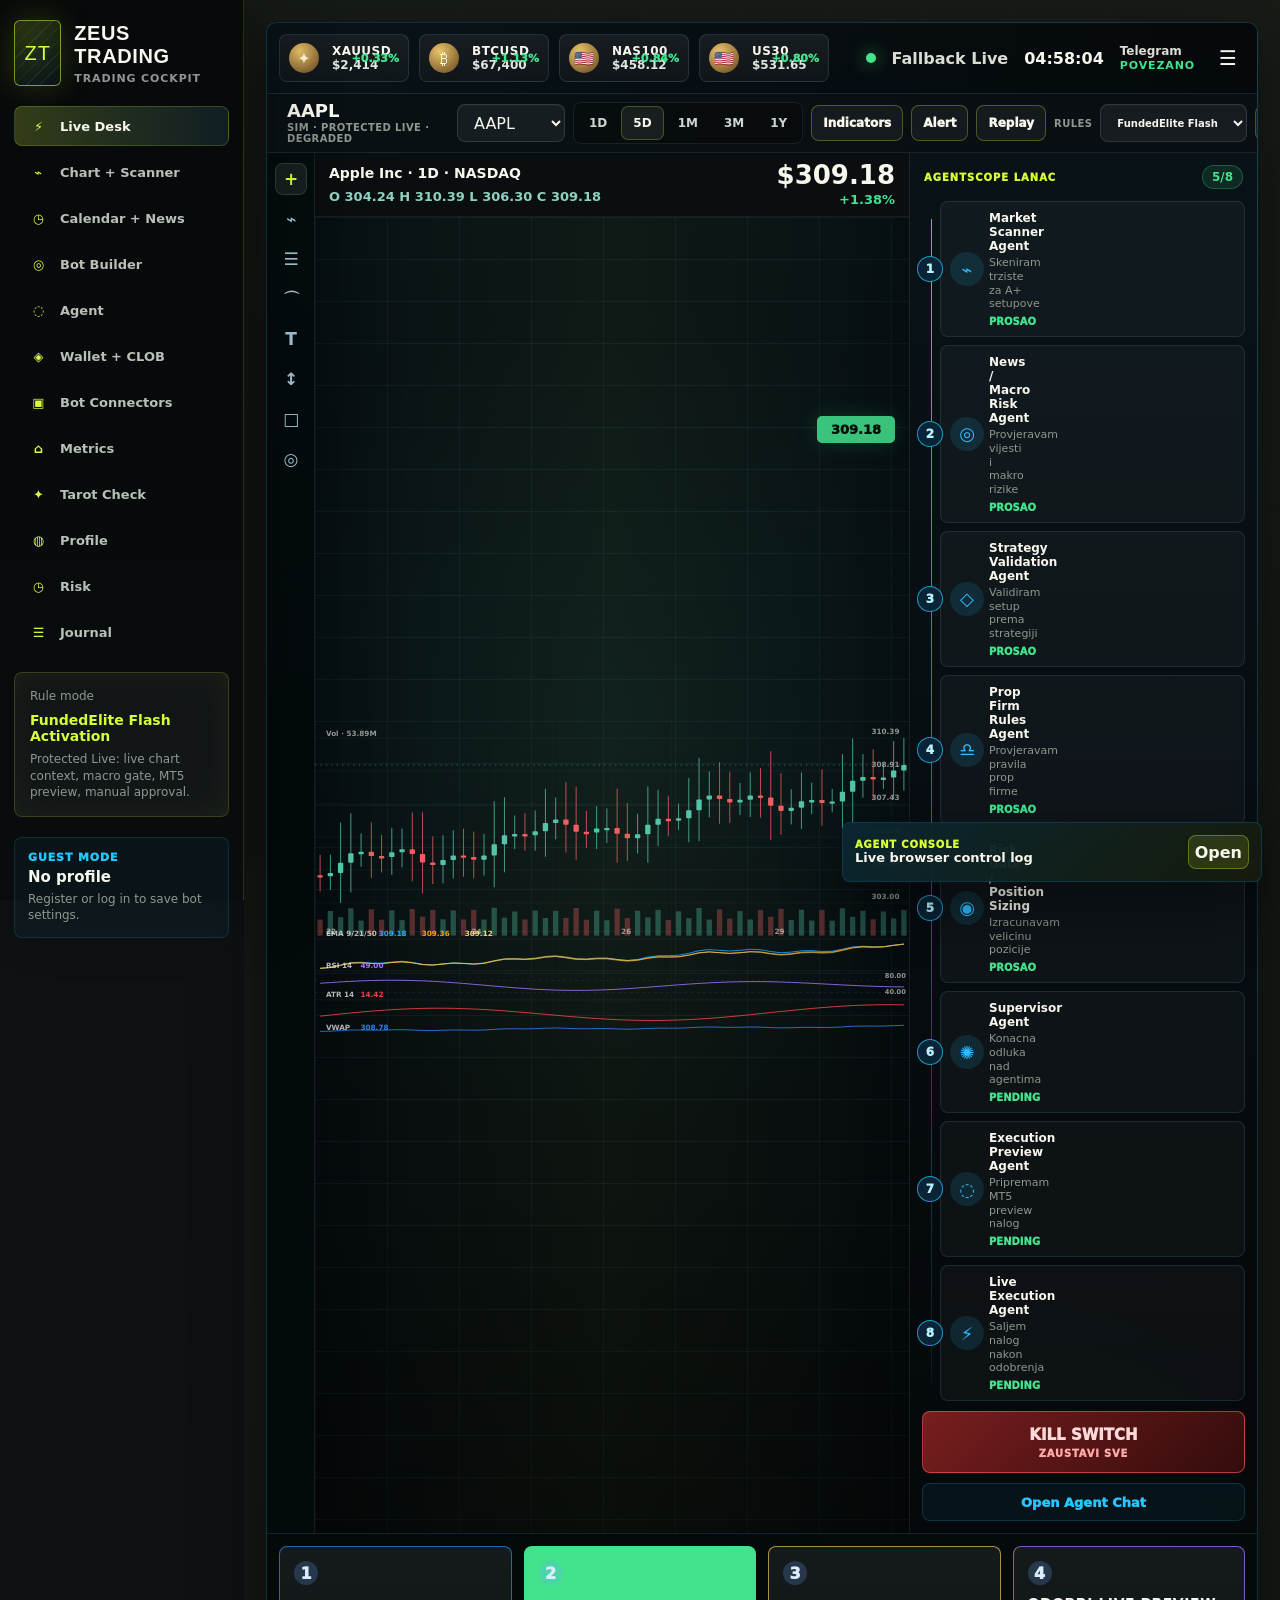
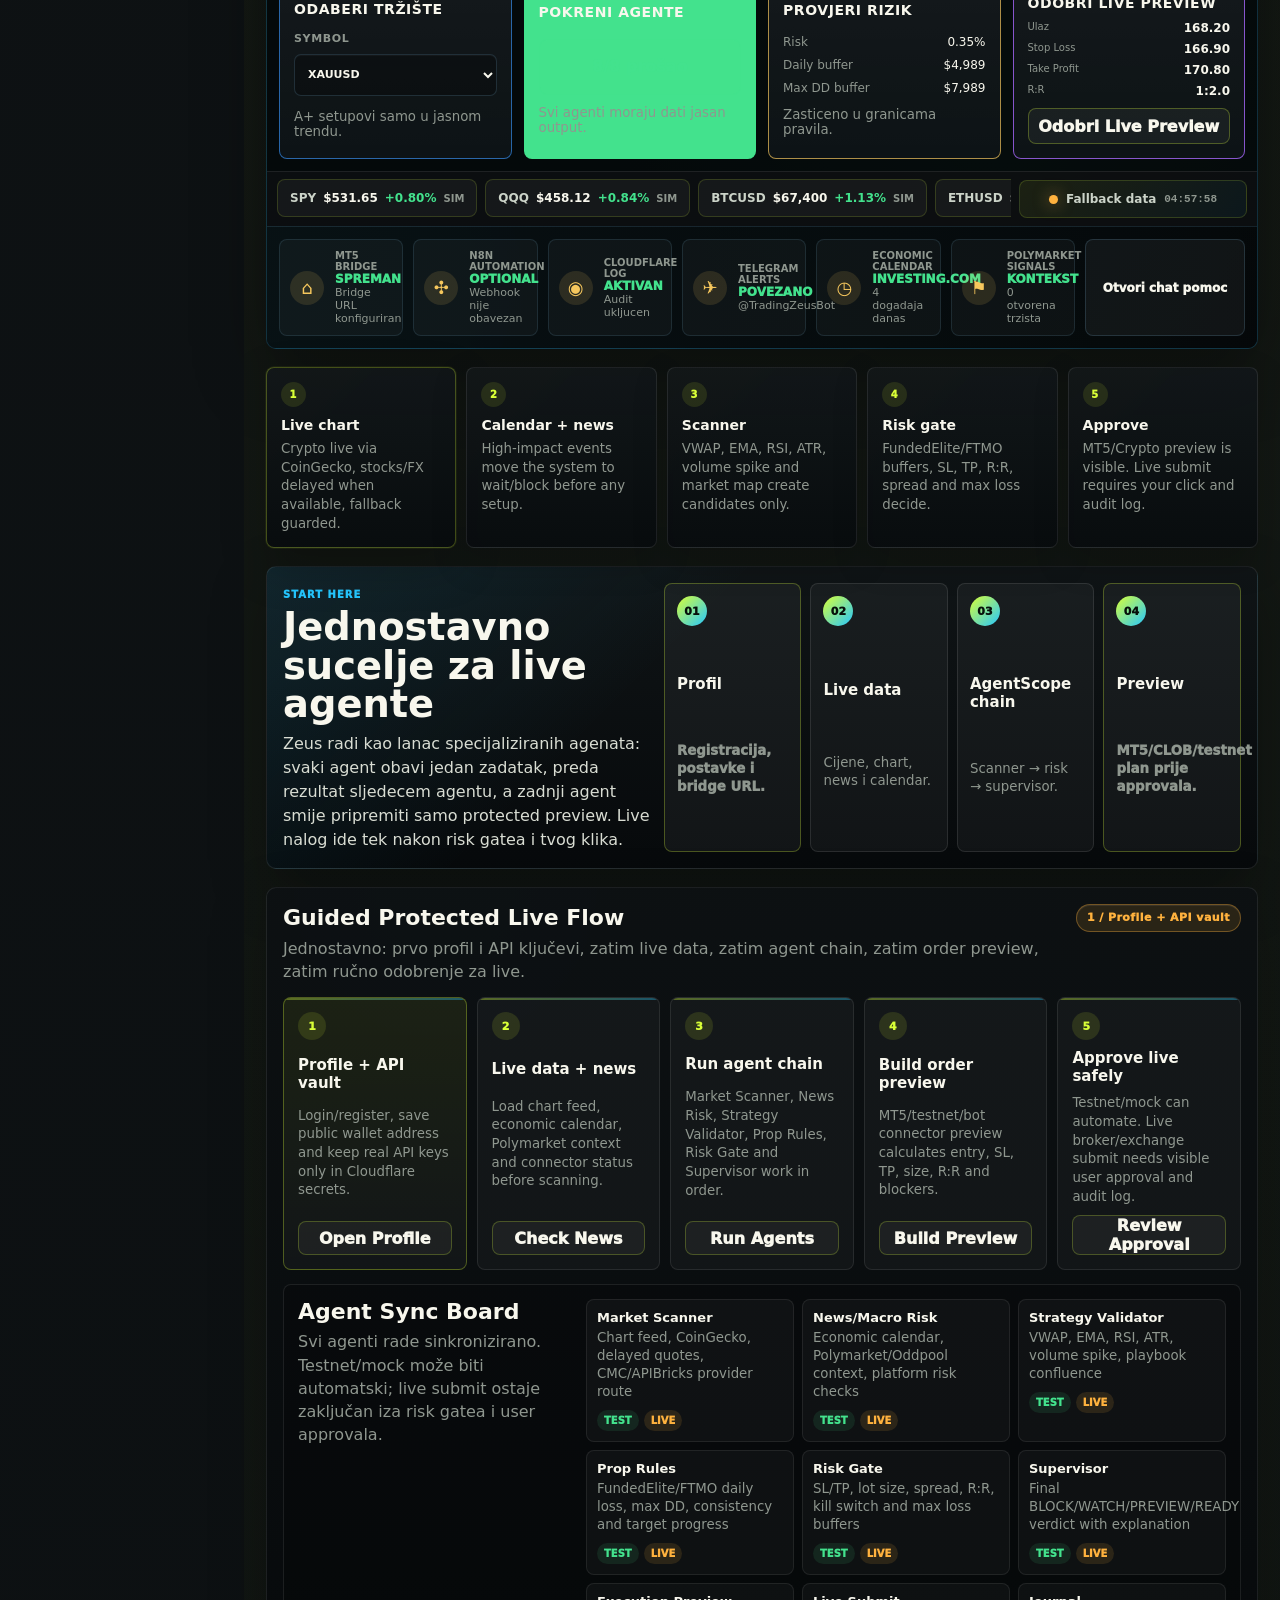
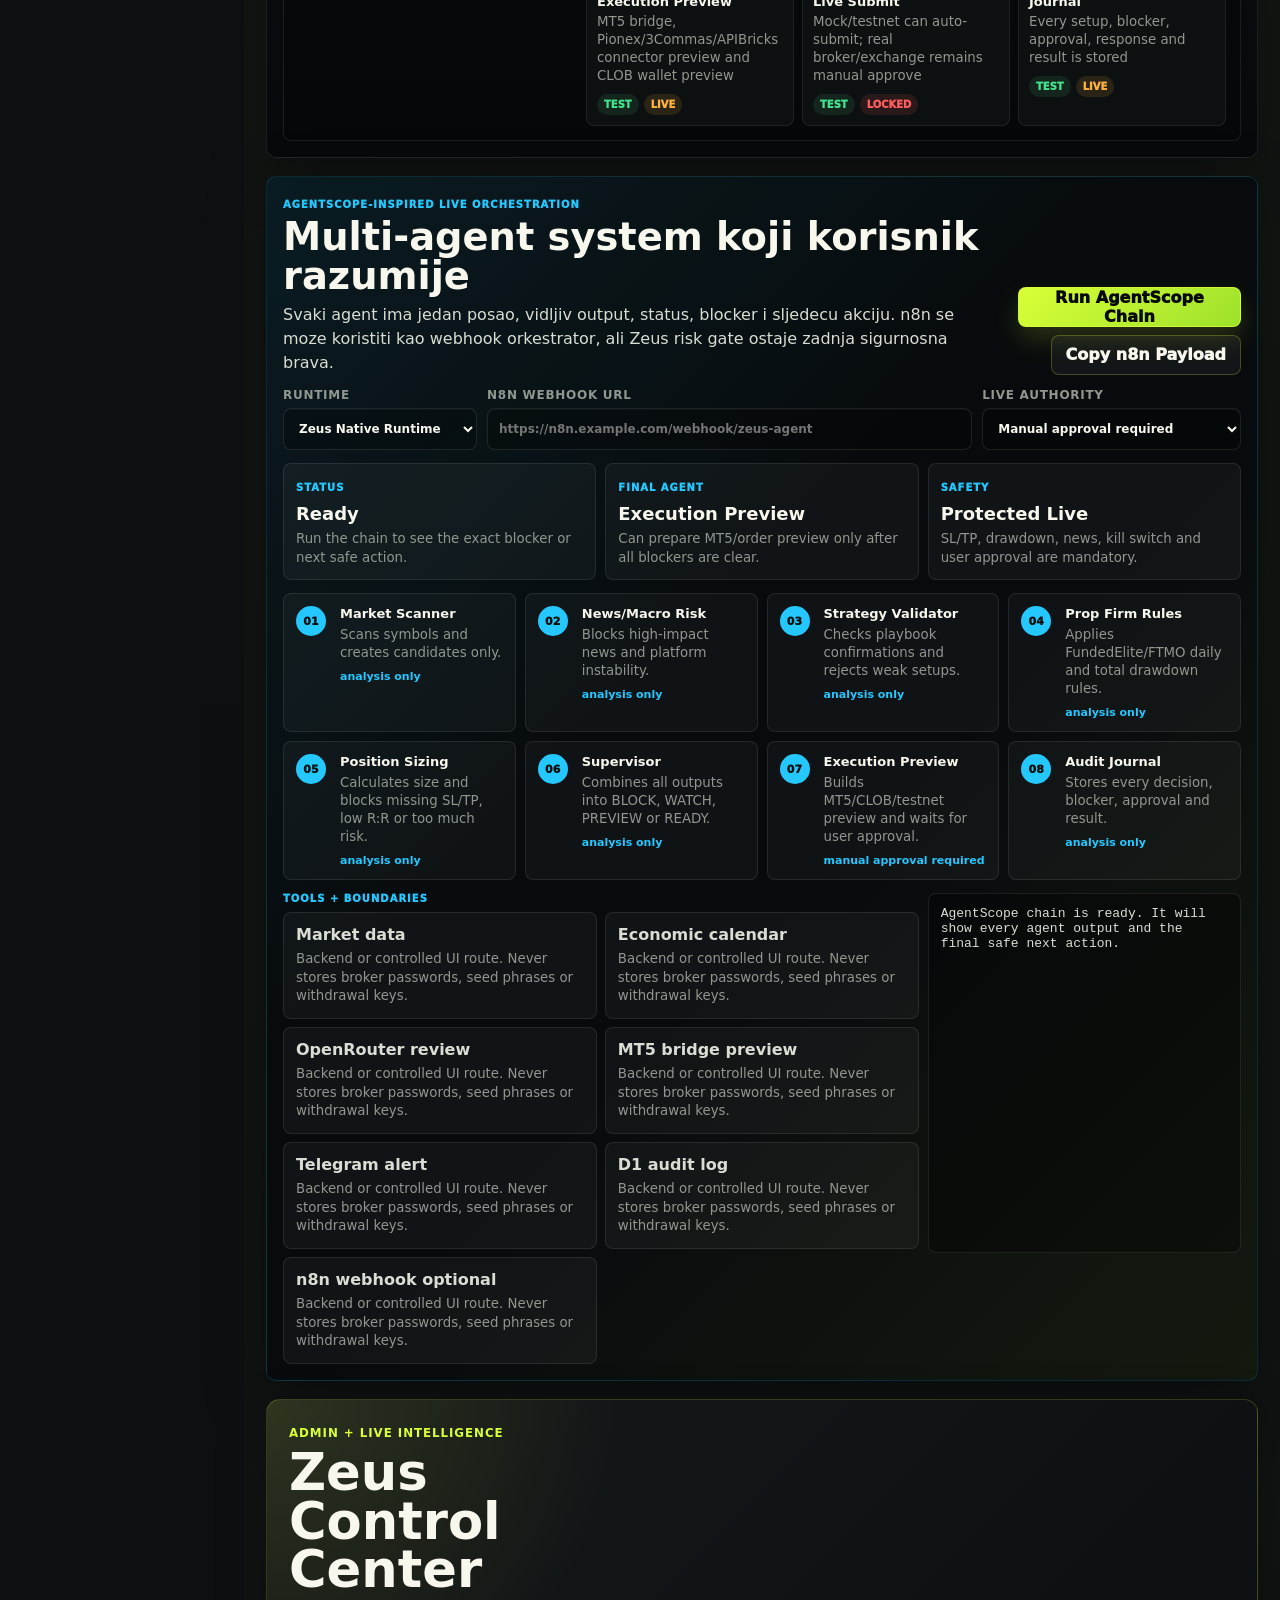
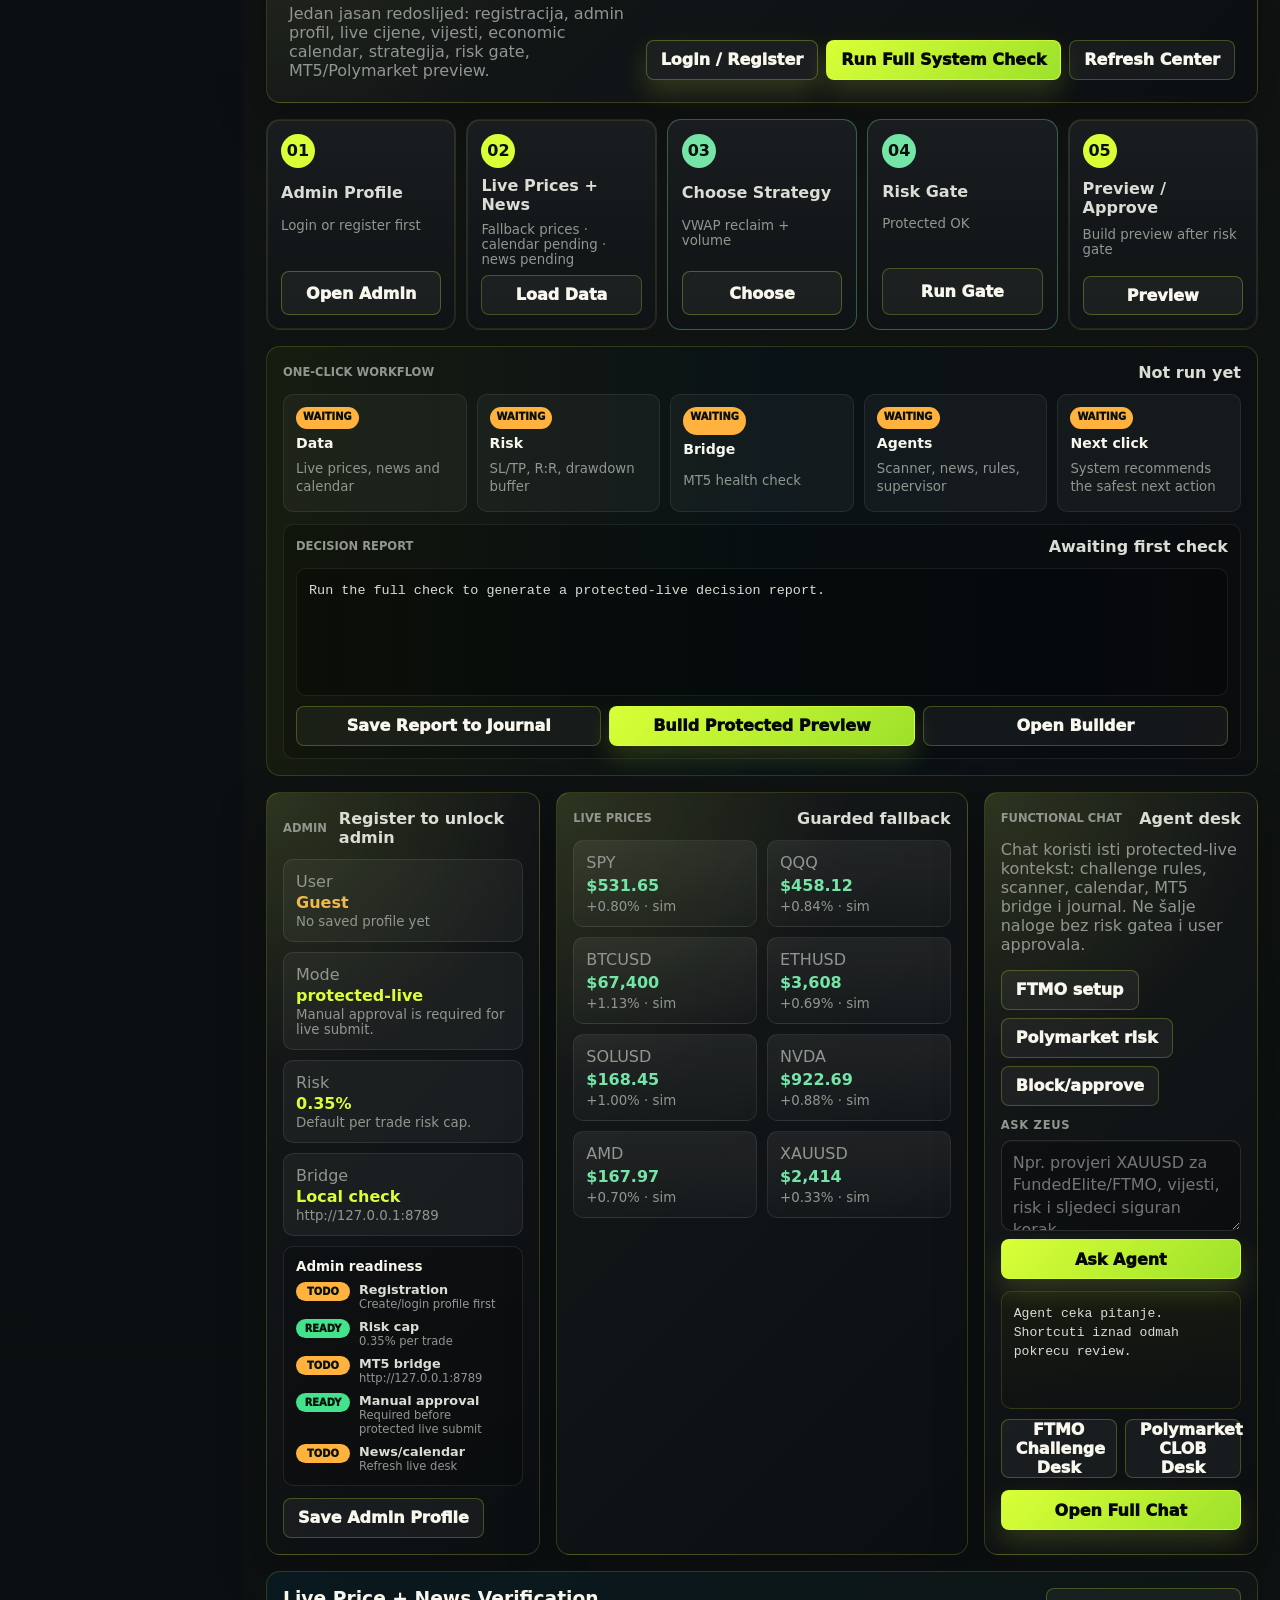
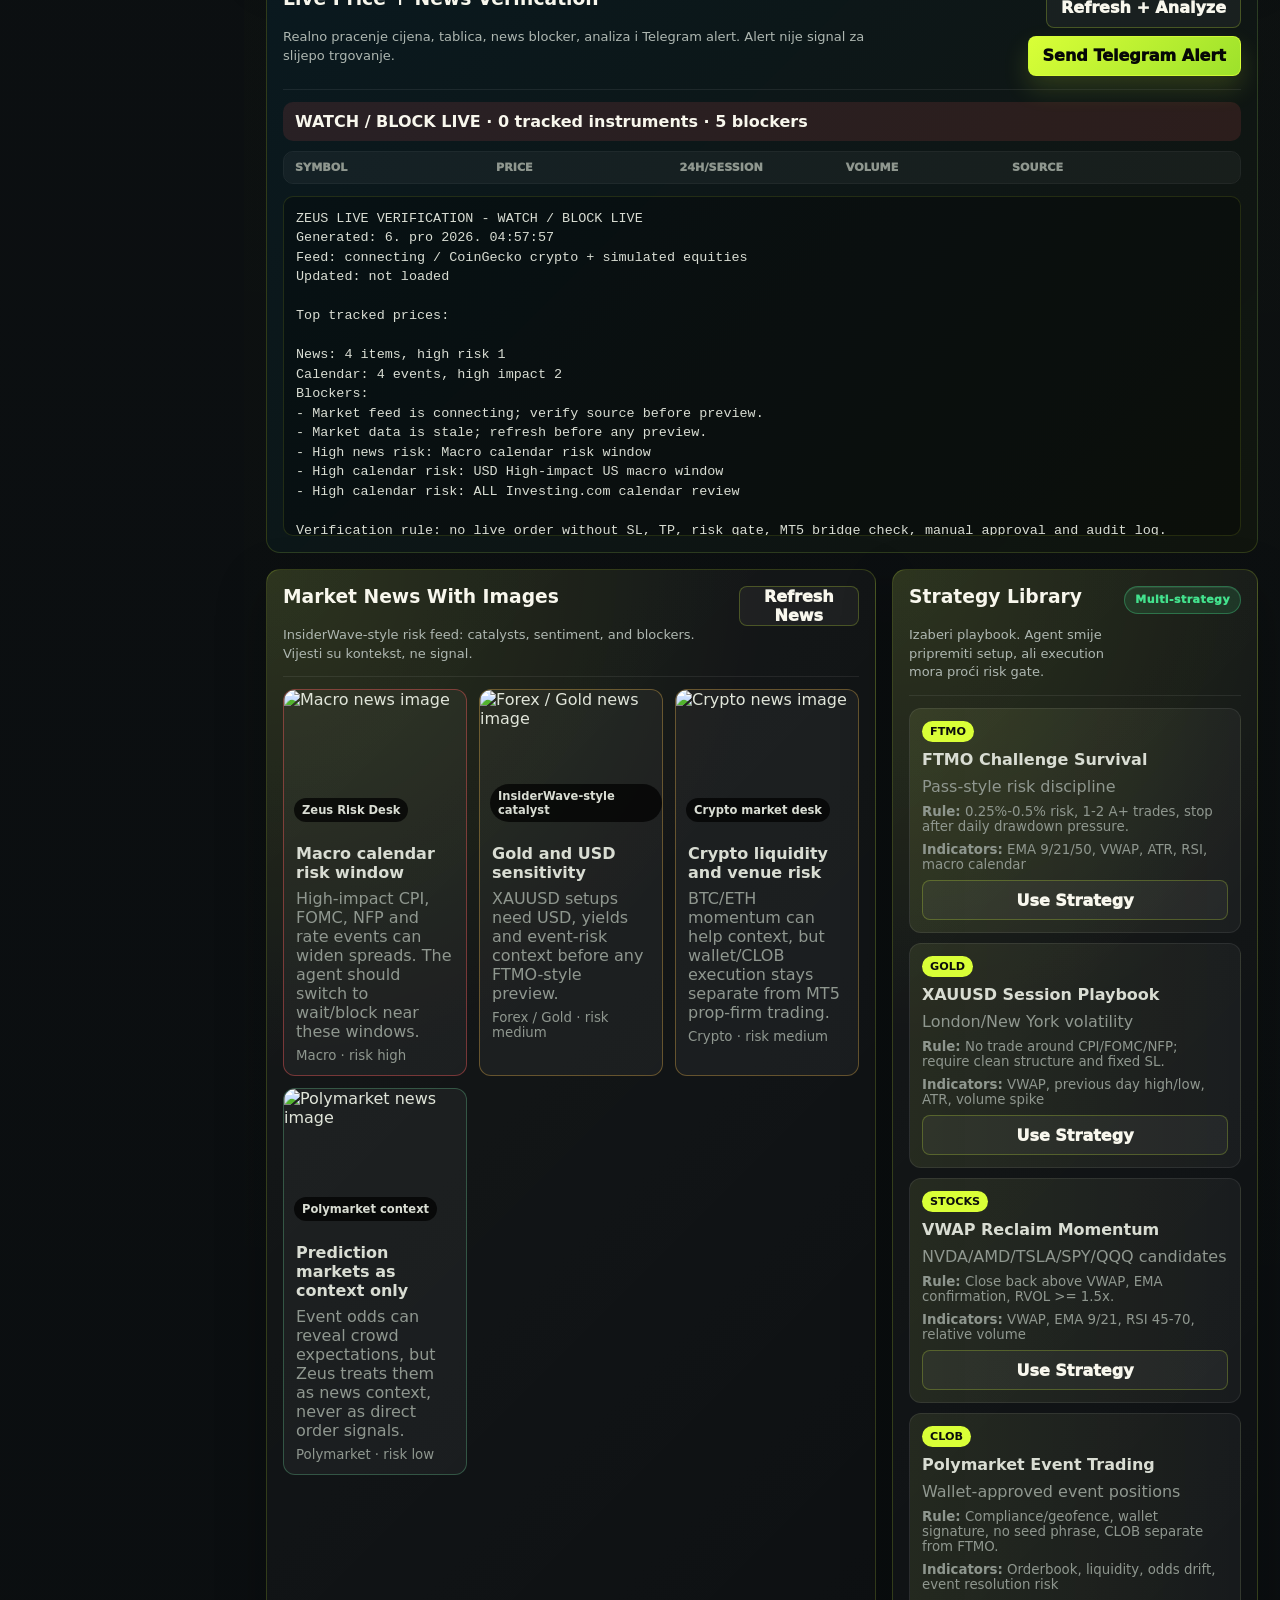
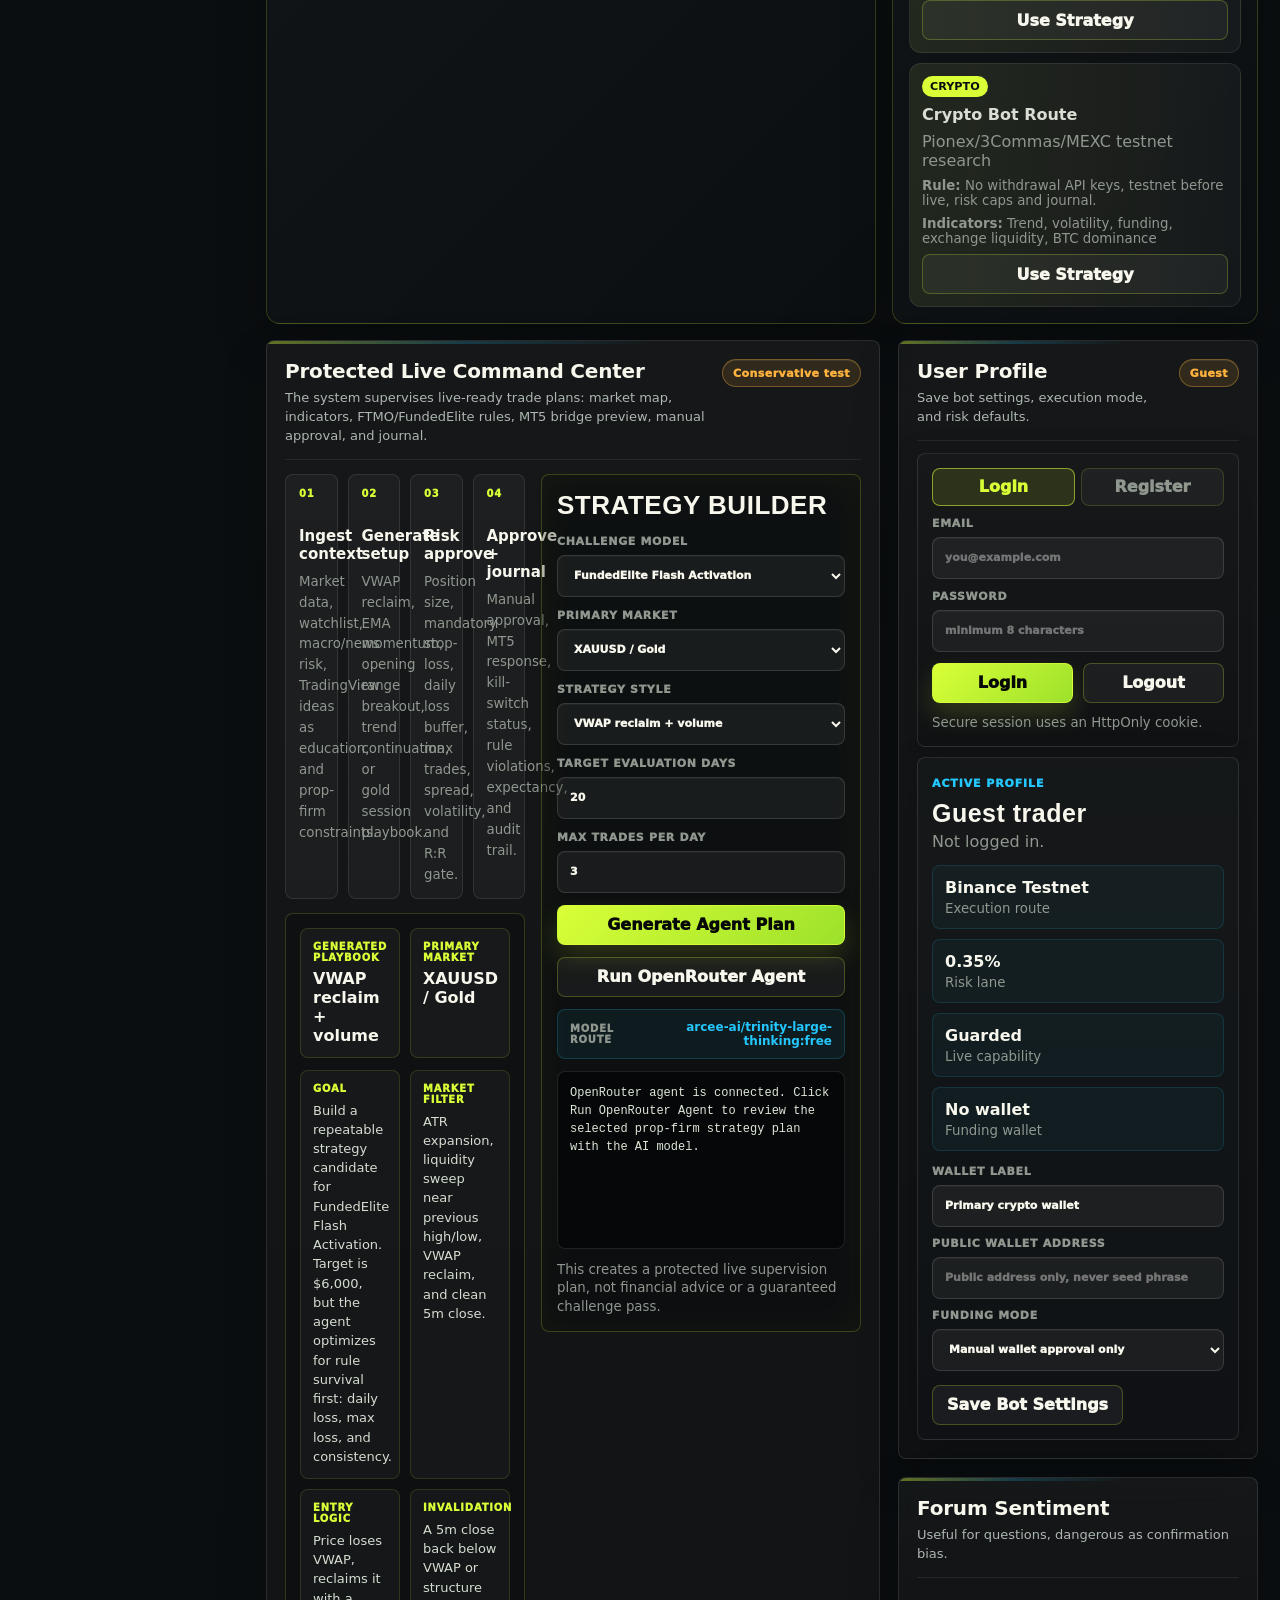
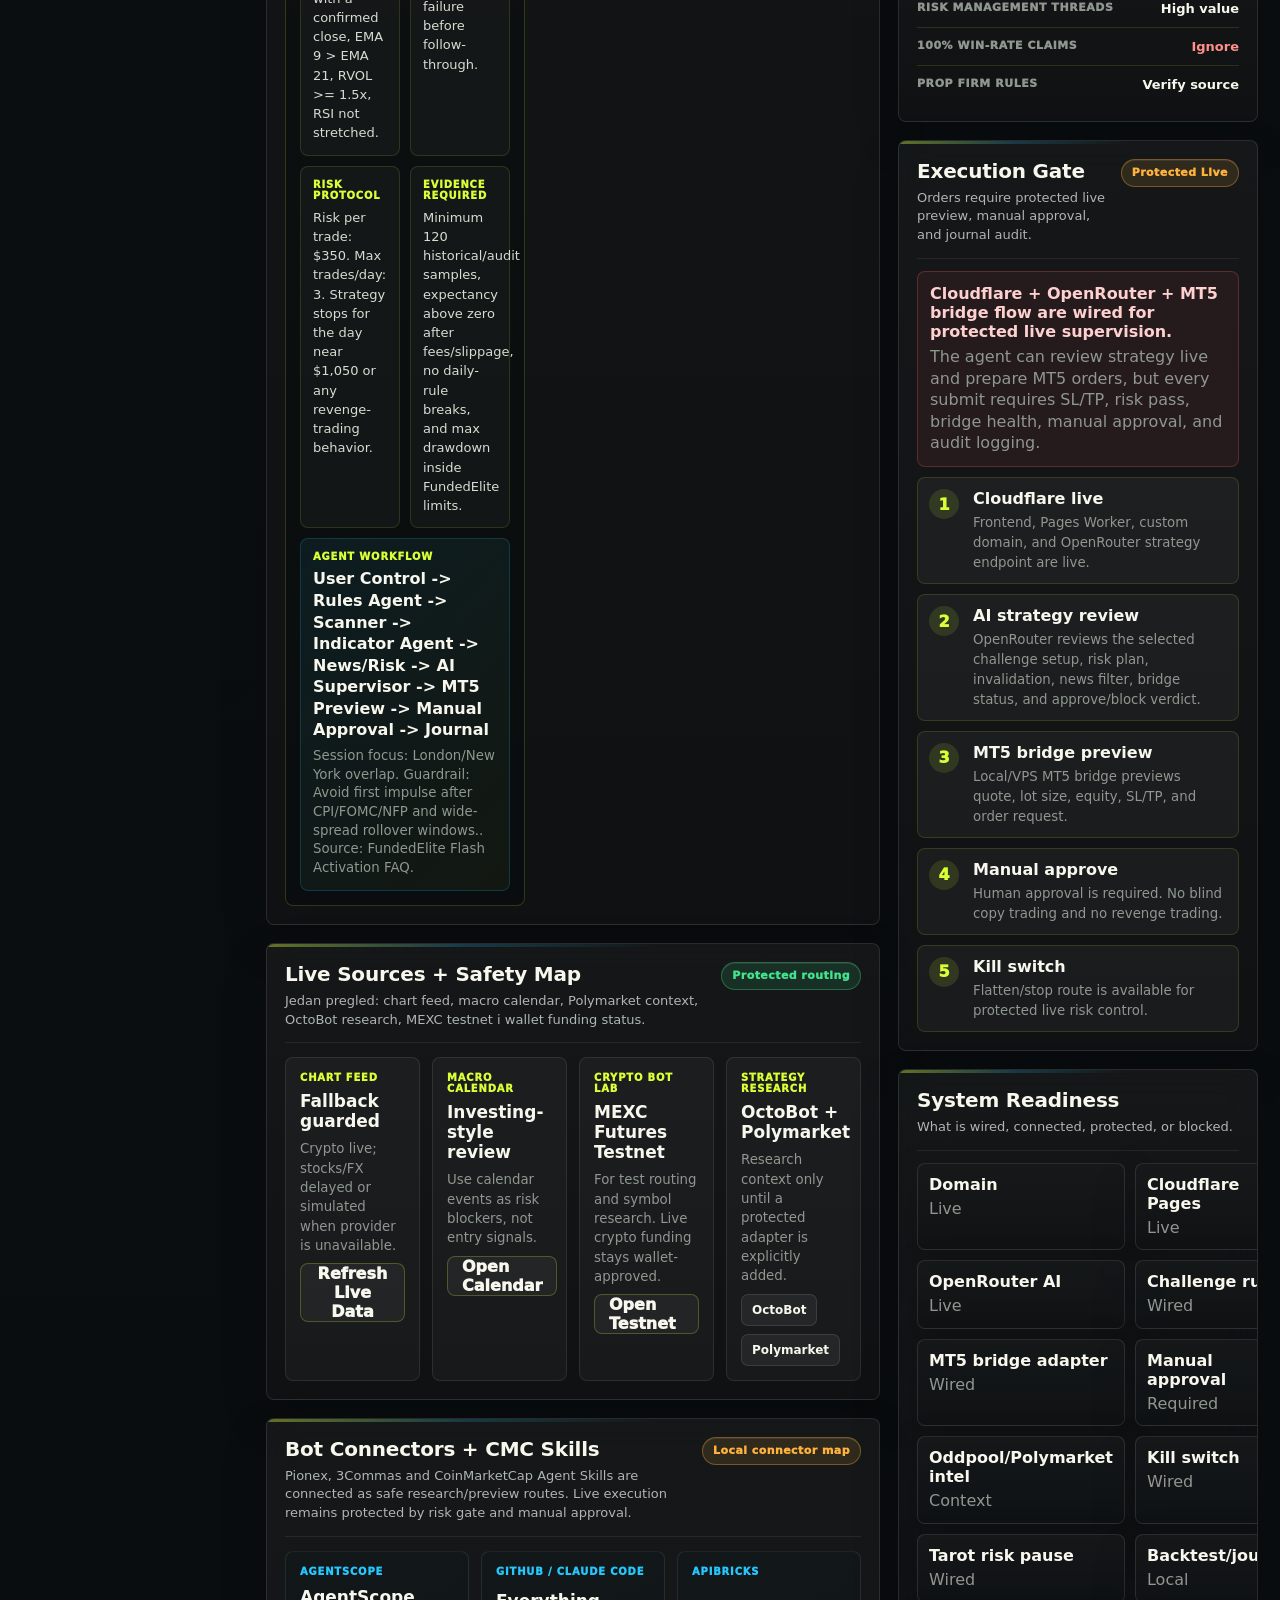
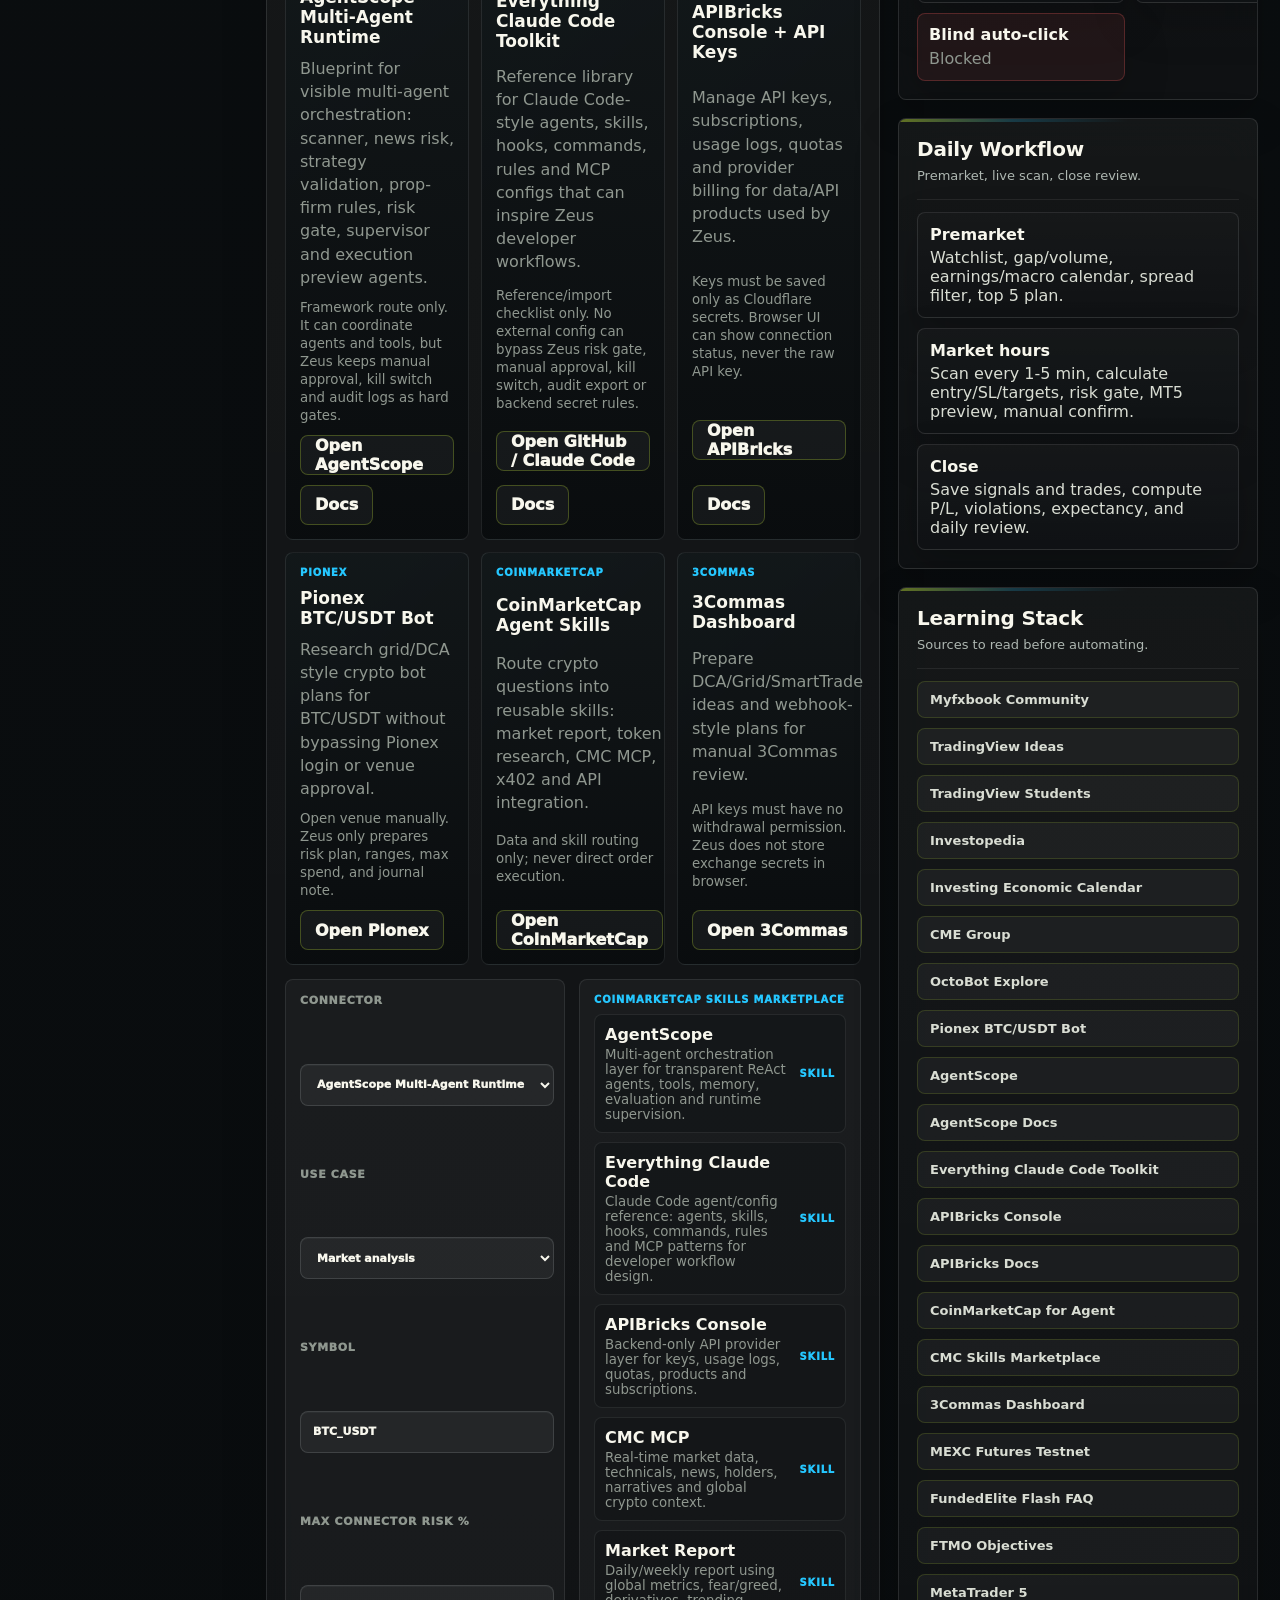
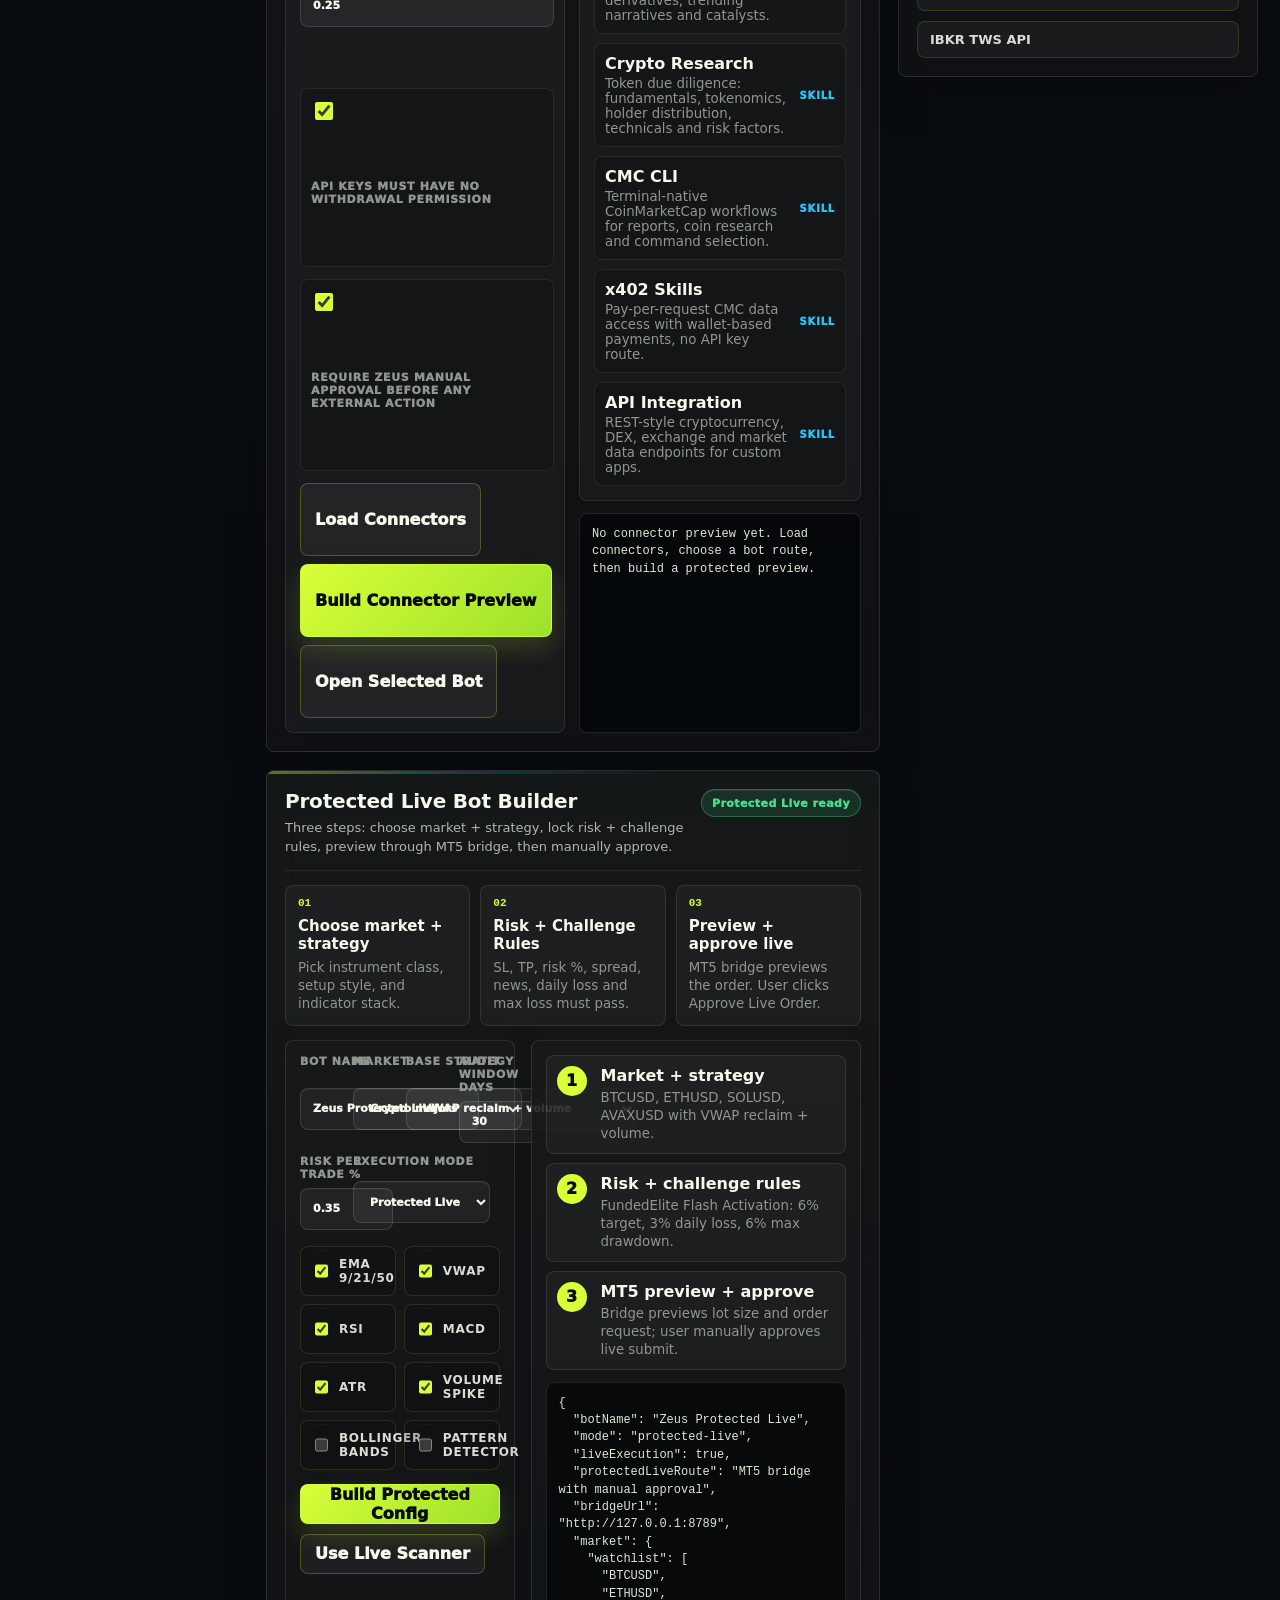
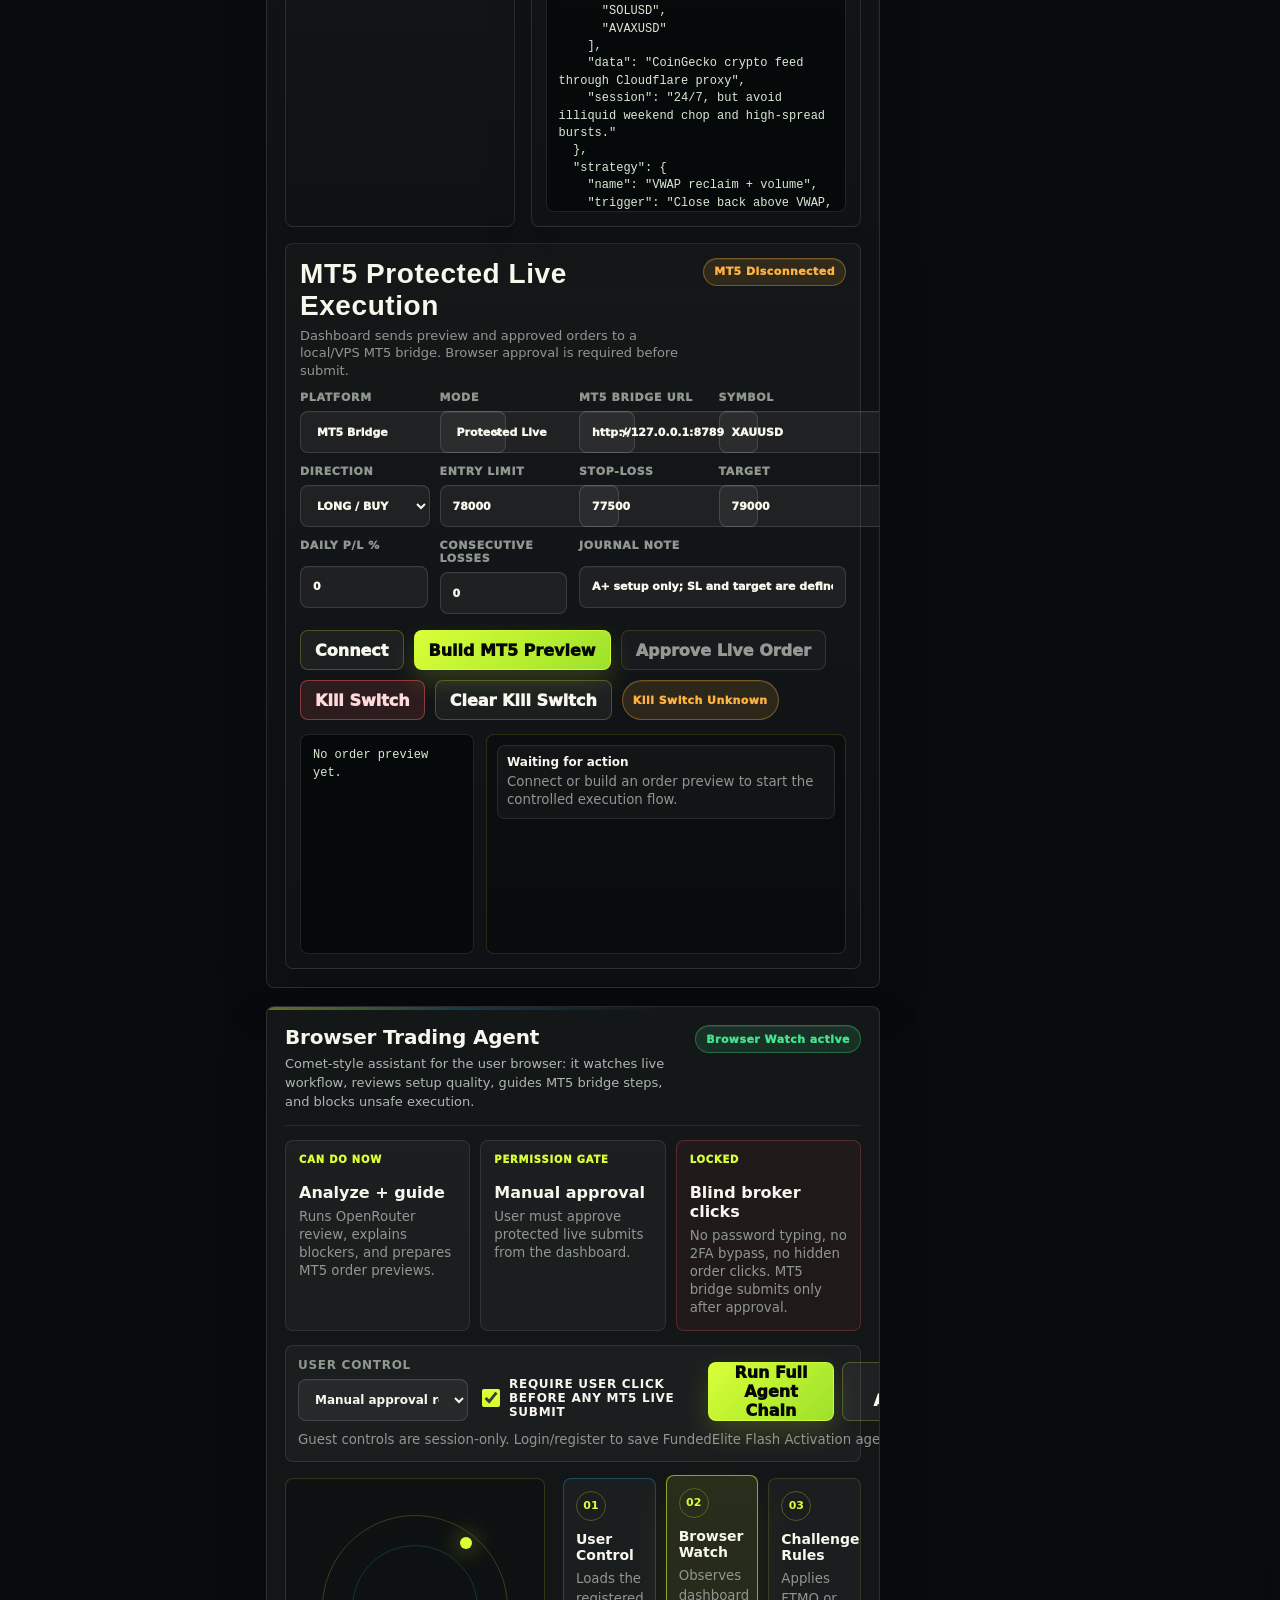
==== commit 0bfa1955: "Redesign live terminal cockpit" ====
--- a/index.html
+++ b/index.html
@@ -4,7 +4,7 @@
     <meta charset="UTF-8" />
     <meta name="viewport" content="width=device-width, initial-scale=1.0" />
     <title>Zeus Trading Live Desk</title>
-    <link rel="stylesheet" href="styles.css?v=20260529-agentscope-1" />
+    <link rel="stylesheet" href="styles.css?v=20260529-live-terminal-1" />
   </head>
   <body>
     <div class="app-shell">
@@ -83,6 +83,16 @@
 
       <main class="workspace">
         <section class="cockpit-workspace" data-panel="agent" aria-label="Premium protected live chart cockpit">
+          <div class="live-terminal-top" aria-label="Live terminal status">
+            <div id="liveMarketCards" class="live-market-cards"></div>
+            <div class="terminal-status-cluster">
+              <span class="terminal-live-dot"></span>
+              <strong id="terminalChartStatus">Chart Live</strong>
+              <time id="terminalClock">--:--:--</time>
+              <span class="terminal-telegram">Telegram <strong>POVEZANO</strong></span>
+              <button class="terminal-menu" type="button" aria-label="Menu">☰</button>
+            </div>
+          </div>
           <div class="market-toolbar">
             <div class="toolbar-symbol">
               <strong id="cockpitSymbolLabel">AAPL</strong>
@@ -157,8 +167,8 @@
 
             <aside class="agent-risk-sidebar" aria-label="Agent and risk gate">
               <div class="agent-side-header">
-                <span>Protected Live</span>
-                <strong id="cockpitAgentStatus">Agent waiting</strong>
+                <span>AGENTSCOPE LANAC</span>
+                <strong id="cockpitAgentCounter">8/8</strong>
               </div>
               <div class="risk-gauge-card">
                 <div class="risk-gauge-ring" id="cockpitRiskGauge"><span>--</span></div>
@@ -167,20 +177,61 @@
                   <small>SL/TP, drawdown, news, spread and manual approval must pass.</small>
                 </div>
               </div>
-              <div class="agent-mini-chain">
-                <article class="passed"><span></span><strong>Market Data</strong><small id="cockpitDataStatus">Connecting</small></article>
-                <article><span></span><strong>Indicators</strong><small>EMA · VWAP · RSI · ATR</small></article>
-                <article><span></span><strong>Rules</strong><small id="cockpitRuleStatus">FundedElite / FTMO guard</small></article>
-                <article><span></span><strong>Execution</strong><small id="cockpitMt5Status">MT5 disconnected</small></article>
-              </div>
+              <div id="cockpitAgentScopeChain" class="cockpit-agent-chain"></div>
               <div class="cockpit-actions">
                 <button id="heroPreflight" class="primary-action" type="button">Run Risk Gate</button>
                 <button class="secondary-action quick-jump" type="button" data-quick-target="bot-builder">Build Bot</button>
                 <button class="secondary-action quick-jump" type="button" data-quick-target="active-agent">Run Agent</button>
                 <button id="heroTarot" class="secondary-action" type="button">Risk Tarot</button>
               </div>
+              <button id="cockpitKillSwitch" class="cockpit-kill-switch" type="button">Kill Switch <span>Zaustavi sve</span></button>
               <a class="agent-chat-link cockpit-chat-link" href="/chat/?session=agent%3Amain%3Amain">Open Agent Chat</a>
             </aside>
+          </div>
+
+          <div class="live-preview-flow">
+            <article class="flow-card blue">
+              <span>1</span>
+              <strong>Odaberi tržište</strong>
+              <label>
+                Symbol
+                <select id="cockpitFlowSymbol">
+                  <option>XAUUSD</option>
+                  <option>EURUSD</option>
+                  <option>BTCUSD</option>
+                  <option>NVDA</option>
+                  <option>SPY</option>
+                </select>
+              </label>
+              <small>A+ setupovi samo u jasnom trendu.</small>
+            </article>
+            <article class="flow-card green">
+              <span>2</span>
+              <strong>Pokreni agente</strong>
+              <button id="cockpitRunAgentScope" class="flow-pass-button" type="button">8/8 prošao</button>
+              <small>Svi agenti moraju dati jasan output.</small>
+            </article>
+            <article class="flow-card gold">
+              <span>3</span>
+              <strong>Provjeri rizik</strong>
+              <dl>
+                <div><dt>Risk</dt><dd id="flowRiskValue">0.25%</dd></div>
+                <div><dt>Daily buffer</dt><dd id="flowDailyBuffer">--</dd></div>
+                <div><dt>Max DD buffer</dt><dd id="flowMaxBuffer">--</dd></div>
+              </dl>
+              <small id="flowRiskText">Zaštićeno u granicama pravila.</small>
+            </article>
+            <article class="flow-card purple">
+              <span>4</span>
+              <strong>Odobri live preview</strong>
+              <div class="preview-metrics">
+                <div><small>Ulaz</small><b id="flowEntry">--</b></div>
+                <div><small>Stop Loss</small><b id="flowStop">--</b></div>
+                <div><small>Take Profit</small><b id="flowTarget">--</b></div>
+                <div><small>R:R</small><b id="flowRr">--</b></div>
+              </div>
+              <button class="approve-live-preview quick-jump" type="button" data-quick-target="bot-builder">Odobri Live Preview</button>
+            </article>
           </div>
 
           <div class="cockpit-status-bar">
@@ -193,6 +244,8 @@
               <time id="marketLastUpdated">--:--:--</time>
             </div>
           </div>
+
+          <div class="connector-dock" id="connectorDock"></div>
         </section>
 
         <section class="live-desk-order" aria-label="Simple protected live workflow">
--- a/styles.css
+++ b/styles.css
@@ -2085,6 +2085,508 @@
   border-top: 1px solid rgba(255, 255, 255, 0.08);
 }
 
+/* Live terminal redesign inspired by the provided Zeus cockpit reference */
+.cockpit-workspace {
+  min-height: calc(100vh - 28px);
+  grid-template-rows: auto auto minmax(0, 1fr) auto auto auto;
+  border-color: rgba(59, 192, 255, 0.22);
+  background:
+    radial-gradient(circle at 12% 10%, rgba(37, 199, 255, 0.12), transparent 28%),
+    radial-gradient(circle at 74% 88%, rgba(67, 226, 141, 0.07), transparent 26%),
+    linear-gradient(180deg, #071013, #040607);
+}
+
+.live-terminal-top {
+  display: grid;
+  grid-template-columns: minmax(0, 1fr) auto;
+  gap: 14px;
+  align-items: center;
+  min-height: 70px;
+  padding: 11px 12px;
+  border-bottom: 1px solid rgba(120, 195, 255, 0.15);
+  background:
+    linear-gradient(90deg, rgba(8, 18, 22, 0.96), rgba(5, 8, 10, 0.96)),
+    linear-gradient(180deg, rgba(255, 255, 255, 0.05), transparent);
+}
+
+.live-market-cards {
+  display: grid;
+  grid-template-columns: repeat(5, minmax(130px, 1fr));
+  gap: 10px;
+  min-width: 0;
+}
+
+.live-market-card {
+  display: grid;
+  grid-template-columns: 34px minmax(0, 1fr) auto;
+  gap: 9px;
+  align-items: center;
+  min-height: 46px;
+  border: 1px solid rgba(141, 208, 255, 0.14);
+  border-radius: 8px;
+  padding: 8px 9px;
+  color: var(--text);
+  background:
+    linear-gradient(180deg, rgba(255, 255, 255, 0.055), rgba(255, 255, 255, 0.02)),
+    rgba(12, 18, 21, 0.88);
+  cursor: pointer;
+}
+
+.live-market-card > span {
+  display: grid;
+  place-items: center;
+  width: 30px;
+  height: 30px;
+  border-radius: 999px;
+  color: #fff6d6;
+  background: radial-gradient(circle at 35% 28%, rgba(255, 215, 113, 0.9), rgba(255, 148, 34, 0.35));
+}
+
+.live-market-card strong,
+.live-market-card small,
+.live-market-card em {
+  display: block;
+}
+
+.live-market-card strong {
+  color: var(--ink);
+  font-size: 12px;
+  letter-spacing: 0.04em;
+}
+
+.live-market-card small {
+  color: #dfe7e2;
+  font-size: 12px;
+  font-weight: 850;
+}
+
+.live-market-card em {
+  color: var(--green);
+  font-size: 11px;
+  font-style: normal;
+  font-weight: 950;
+}
+
+.live-market-card.down em {
+  color: var(--red);
+}
+
+.terminal-status-cluster {
+  display: flex;
+  align-items: center;
+  gap: 16px;
+  color: var(--text);
+  white-space: nowrap;
+}
+
+.terminal-live-dot {
+  width: 10px;
+  height: 10px;
+  border-radius: 999px;
+  background: var(--green);
+  box-shadow: 0 0 18px rgba(67, 226, 141, 0.72);
+}
+
+.terminal-status-cluster time {
+  color: var(--ink);
+  font-weight: 850;
+}
+
+.terminal-telegram {
+  display: grid;
+  gap: 1px;
+  color: var(--text);
+  font-size: 12px;
+  font-weight: 850;
+}
+
+.terminal-telegram strong {
+  color: var(--green);
+  font-size: 11px;
+  letter-spacing: 0.08em;
+}
+
+.terminal-menu {
+  width: 34px;
+  height: 34px;
+  border: 0;
+  color: var(--ink);
+  background: transparent;
+  font-size: 20px;
+}
+
+.market-toolbar {
+  min-height: 52px;
+  background: rgba(9, 15, 18, 0.9);
+}
+
+.chart-cockpit-grid {
+  grid-template-columns: 48px minmax(0, 1fr) 348px;
+}
+
+.chart-tools-rail {
+  background: rgba(4, 10, 13, 0.92);
+}
+
+.chart-tools-rail button {
+  width: 32px;
+  height: 32px;
+  color: #a9c7d7;
+}
+
+.chart-header-row {
+  min-height: 52px;
+  padding: 9px 14px;
+}
+
+.chart-header-row h1 {
+  font-size: 14px;
+}
+
+.chart-surface {
+  min-height: 505px;
+  background:
+    linear-gradient(rgba(111, 172, 205, 0.075) 1px, transparent 1px),
+    linear-gradient(90deg, rgba(111, 172, 205, 0.06) 1px, transparent 1px),
+    radial-gradient(circle at 52% 38%, rgba(24, 80, 88, 0.16), transparent 48%),
+    linear-gradient(180deg, #071115, #05090b);
+  background-size: 100% 42px, 72px 100%, auto, auto;
+}
+
+.chart-watermark,
+.chart-overlay-card {
+  display: none;
+}
+
+.agent-risk-sidebar {
+  max-height: 100%;
+  gap: 10px;
+  padding: 12px;
+  background:
+    linear-gradient(180deg, rgba(9, 18, 23, 0.96), rgba(5, 8, 10, 0.96)),
+    radial-gradient(circle at 15% 15%, rgba(37, 199, 255, 0.1), transparent 32%);
+}
+
+.agent-side-header {
+  display: flex;
+  justify-content: space-between;
+  align-items: center;
+  padding: 0 2px 2px;
+  border: 0;
+  background: transparent;
+}
+
+.agent-side-header strong {
+  margin: 0;
+  border: 1px solid rgba(67, 226, 141, 0.28);
+  border-radius: 999px;
+  padding: 4px 9px;
+  color: var(--green);
+  background: rgba(67, 226, 141, 0.11);
+  font-size: 12px;
+}
+
+.risk-gauge-card {
+  display: none;
+}
+
+.cockpit-agent-chain {
+  position: relative;
+  display: grid;
+  gap: 8px;
+  padding-left: 18px;
+}
+
+.cockpit-agent-chain::before {
+  content: "";
+  position: absolute;
+  left: 9px;
+  top: 18px;
+  bottom: 18px;
+  width: 1px;
+  background: linear-gradient(var(--cyan), rgba(37, 199, 255, 0.08));
+}
+
+.cockpit-agent-step {
+  position: relative;
+  display: grid;
+  grid-template-columns: 30px 36px minmax(0, 1fr);
+  gap: 9px;
+  align-items: center;
+  min-height: 72px;
+  border: 1px solid rgba(141, 208, 255, 0.12);
+  border-radius: 8px;
+  padding: 9px;
+  background: rgba(255, 255, 255, 0.035);
+}
+
+.cockpit-agent-step > span {
+  position: absolute;
+  left: -24px;
+  display: grid;
+  place-items: center;
+  width: 26px;
+  height: 26px;
+  border: 1px solid rgba(37, 199, 255, 0.72);
+  border-radius: 999px;
+  color: #b9efff;
+  background: #092434;
+  font-size: 12px;
+  font-weight: 950;
+  z-index: 1;
+}
+
+.agent-step-icon {
+  display: grid;
+  place-items: center;
+  width: 34px;
+  height: 34px;
+  border-radius: 999px;
+  color: #31baff;
+  background: rgba(37, 199, 255, 0.12);
+  font-size: 18px;
+}
+
+.cockpit-agent-step strong,
+.cockpit-agent-step small,
+.cockpit-agent-step em {
+  display: block;
+}
+
+.cockpit-agent-step strong {
+  color: var(--ink);
+  font-size: 12px;
+}
+
+.cockpit-agent-step small {
+  margin-top: 3px;
+  color: var(--muted);
+  font-size: 11px;
+  line-height: 1.25;
+}
+
+.cockpit-agent-step em {
+  margin-top: 5px;
+  color: var(--green);
+  font-size: 10px;
+  font-style: normal;
+  font-weight: 950;
+  text-transform: uppercase;
+}
+
+.cockpit-agent-step.warning {
+  border-color: rgba(141, 208, 255, 0.28);
+}
+
+.cockpit-agent-step.warning em {
+  color: #6fa8ff;
+}
+
+.cockpit-agent-step.blocked {
+  border-color: rgba(255, 93, 93, 0.32);
+}
+
+.cockpit-agent-step.blocked em {
+  color: var(--red);
+}
+
+.cockpit-actions {
+  display: none;
+}
+
+.cockpit-kill-switch {
+  min-height: 62px;
+  border: 1px solid rgba(255, 93, 93, 0.58);
+  border-radius: 8px;
+  color: #ffd8d8;
+  background: linear-gradient(135deg, rgba(181, 41, 41, 0.66), rgba(72, 14, 14, 0.7));
+  font-size: 15px;
+  font-weight: 950;
+  text-transform: uppercase;
+  cursor: pointer;
+}
+
+.cockpit-kill-switch span {
+  display: block;
+  margin-top: 4px;
+  color: #ffaaa8;
+  font-size: 10px;
+  letter-spacing: 0.08em;
+}
+
+.live-preview-flow {
+  display: grid;
+  grid-template-columns: repeat(4, minmax(0, 1fr));
+  gap: 12px;
+  padding: 12px;
+  border-top: 1px solid rgba(141, 208, 255, 0.12);
+  background: rgba(5, 9, 11, 0.78);
+}
+
+.flow-card {
+  display: grid;
+  gap: 10px;
+  min-height: 148px;
+  border: 1px solid rgba(141, 208, 255, 0.2);
+  border-radius: 8px;
+  padding: 14px;
+  background:
+    linear-gradient(180deg, rgba(255, 255, 255, 0.055), rgba(255, 255, 255, 0.022)),
+    rgba(8, 15, 18, 0.92);
+}
+
+.flow-card.blue { border-color: rgba(55, 150, 255, 0.62); }
+.flow-card.green { border-color: rgba(67, 226, 141, 0.62); }
+.flow-card.gold { border-color: rgba(246, 199, 93, 0.68); }
+.flow-card.purple { border-color: rgba(168, 103, 255, 0.78); }
+
+.flow-card > span {
+  display: grid;
+  place-items: center;
+  width: 24px;
+  height: 24px;
+  border-radius: 999px;
+  color: #dcecff;
+  background: rgba(111, 168, 255, 0.22);
+  font-weight: 950;
+}
+
+.flow-card strong {
+  color: var(--ink);
+  font-size: 14px;
+  letter-spacing: 0.04em;
+  text-transform: uppercase;
+}
+
+.flow-card small {
+  color: var(--muted);
+}
+
+.flow-card label {
+  display: grid;
+  gap: 6px;
+  color: var(--muted);
+  font-size: 11px;
+  font-weight: 850;
+}
+
+.flow-card select {
+  width: 100%;
+  border: 1px solid rgba(141, 208, 255, 0.16);
+  border-radius: 7px;
+  padding: 9px;
+  color: var(--ink);
+  background: rgba(0, 0, 0, 0.25);
+}
+
+.flow-pass-button,
+.approve-live-preview {
+  min-height: 48px;
+  border: 1px solid rgba(67, 226, 141, 0.28);
+  border-radius: 8px;
+  color: var(--green);
+  background: rgba(67, 226, 141, 0.1);
+  font-weight: 950;
+  cursor: pointer;
+}
+
+.approve-live-preview {
+  border-color: rgba(188, 103, 255, 0.72);
+  color: #fff;
+  background: linear-gradient(135deg, rgba(156, 82, 255, 0.88), rgba(83, 34, 143, 0.88));
+}
+
+.flow-card dl,
+.preview-metrics {
+  display: grid;
+  gap: 7px;
+  margin: 0;
+}
+
+.flow-card dl div,
+.preview-metrics div {
+  display: flex;
+  justify-content: space-between;
+  gap: 10px;
+  color: var(--muted);
+  font-size: 12px;
+}
+
+.flow-card dd,
+.preview-metrics b {
+  margin: 0;
+  color: var(--ink);
+}
+
+.connector-dock {
+  display: grid;
+  grid-template-columns: repeat(6, minmax(120px, 1fr)) minmax(160px, auto);
+  gap: 10px;
+  padding: 12px;
+  border-top: 1px solid rgba(141, 208, 255, 0.13);
+  background:
+    linear-gradient(90deg, rgba(8, 17, 20, 0.96), rgba(5, 8, 10, 0.96)),
+    radial-gradient(circle at 8% 50%, rgba(37, 199, 255, 0.09), transparent 24%);
+}
+
+.connector-status-card {
+  display: grid;
+  grid-template-columns: 36px minmax(0, 1fr);
+  gap: 9px;
+  align-items: center;
+  border: 1px solid rgba(141, 208, 255, 0.12);
+  border-radius: 8px;
+  padding: 10px;
+  background: rgba(255, 255, 255, 0.035);
+}
+
+.connector-status-card > span {
+  display: grid;
+  place-items: center;
+  width: 34px;
+  height: 34px;
+  border-radius: 999px;
+  color: var(--gold);
+  background: rgba(246, 199, 93, 0.13);
+  font-size: 18px;
+}
+
+.connector-status-card strong,
+.connector-status-card em,
+.connector-status-card small {
+  display: block;
+}
+
+.connector-status-card strong {
+  color: var(--muted);
+  font-size: 10px;
+  text-transform: uppercase;
+}
+
+.connector-status-card em {
+  color: var(--green);
+  font-size: 12px;
+  font-style: normal;
+  font-weight: 950;
+}
+
+.connector-status-card small {
+  color: var(--muted);
+  font-size: 11px;
+}
+
+.connector-help {
+  display: grid;
+  place-items: center;
+  border: 1px solid rgba(141, 208, 255, 0.16);
+  border-radius: 8px;
+  color: var(--ink);
+  background: rgba(255, 255, 255, 0.05);
+  font-size: 12px;
+  font-weight: 950;
+  text-decoration: none;
+}
+
 .topbar {
   position: relative;
   min-height: 250px;
@@ -5516,6 +6018,23 @@
     grid-template-columns: repeat(2, minmax(0, 1fr));
     border-top: 1px solid rgba(255, 255, 255, 0.08);
     border-left: 0;
+  }
+
+  .live-terminal-top,
+  .live-preview-flow,
+  .connector-dock {
+    grid-template-columns: 1fr;
+  }
+
+  .live-market-cards,
+  .connector-dock {
+    grid-template-columns: repeat(2, minmax(0, 1fr));
+  }
+
+  .cockpit-agent-chain,
+  .cockpit-kill-switch,
+  .cockpit-chat-link {
+    grid-column: 1 / -1;
   }
 
   .content-grid,
@@ -5717,6 +6236,18 @@
 
   .chart-cockpit-grid {
     grid-template-columns: 1fr;
+  }
+
+  .live-market-cards,
+  .live-preview-flow,
+  .connector-dock,
+  .cockpit-agent-chain {
+    grid-template-columns: 1fr;
+  }
+
+  .terminal-status-cluster {
+    flex-wrap: wrap;
+    justify-content: flex-start;
   }
 
   .chart-tools-rail {
